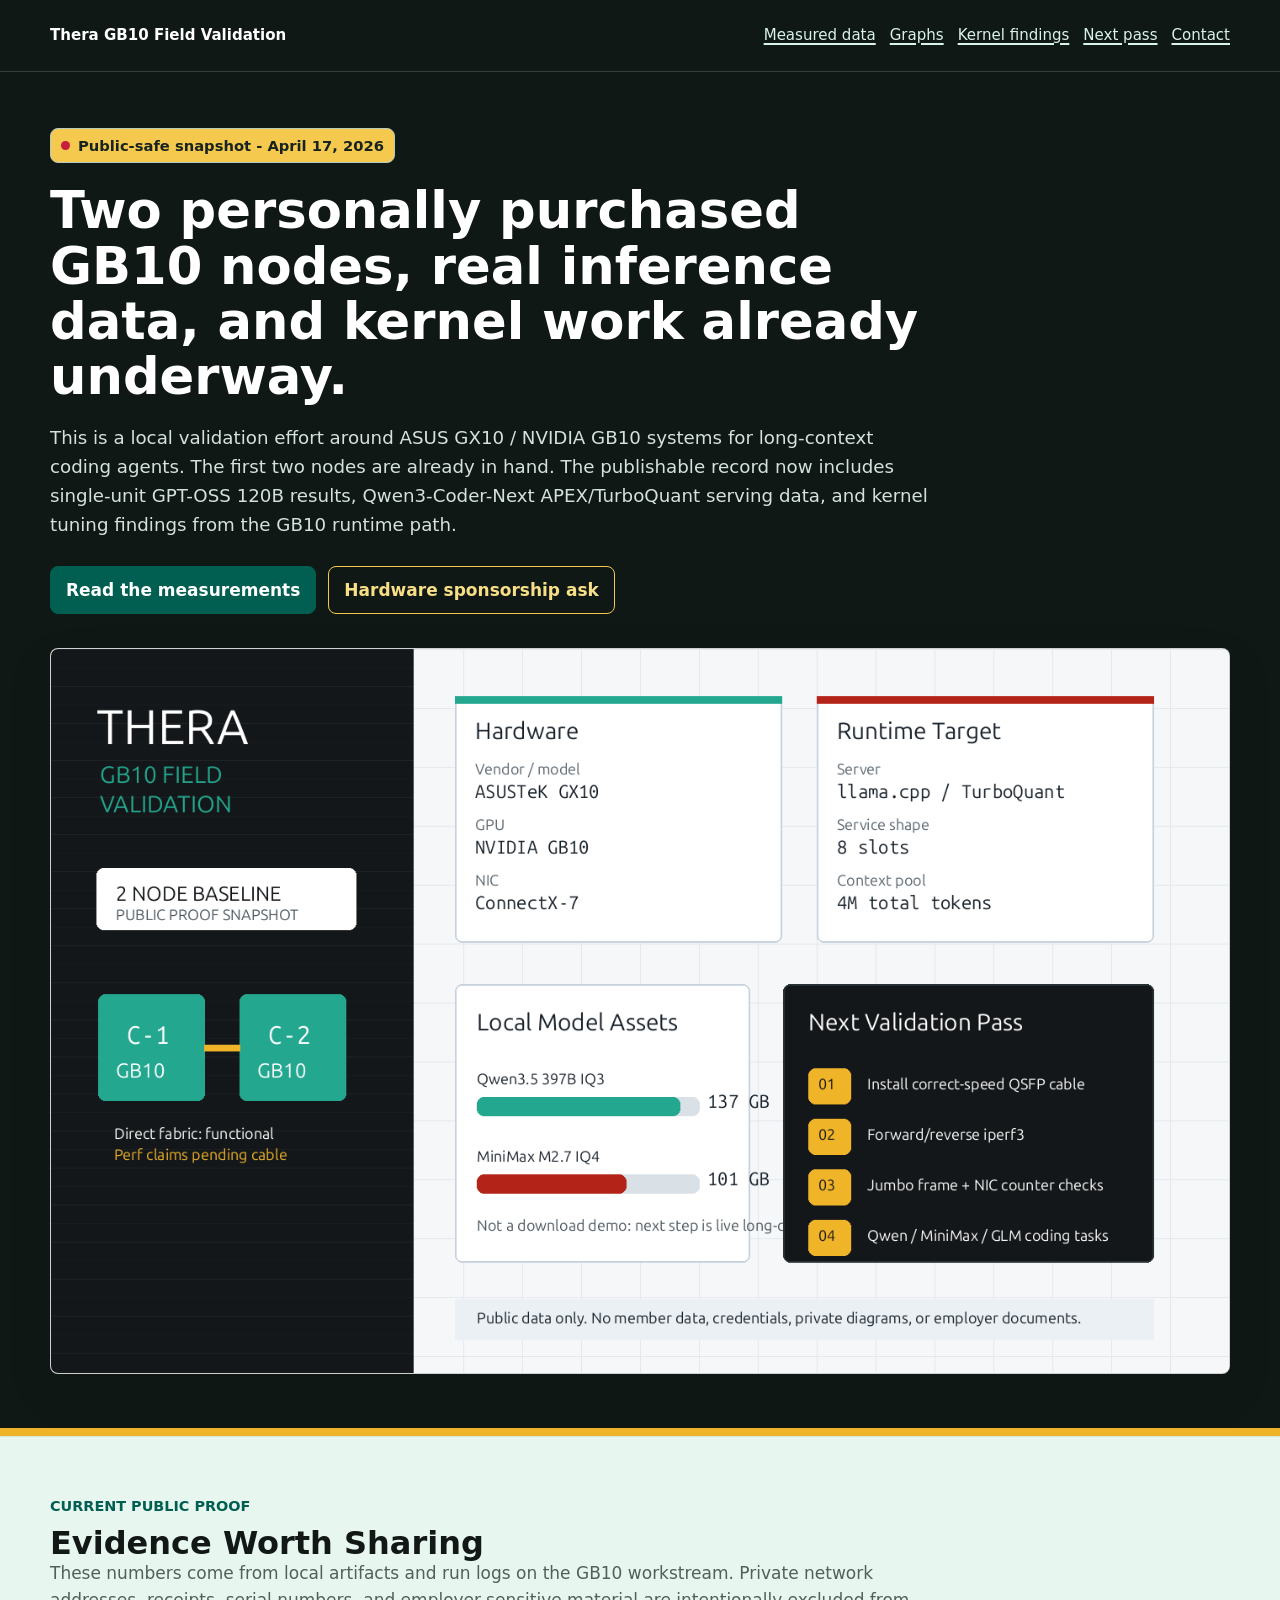
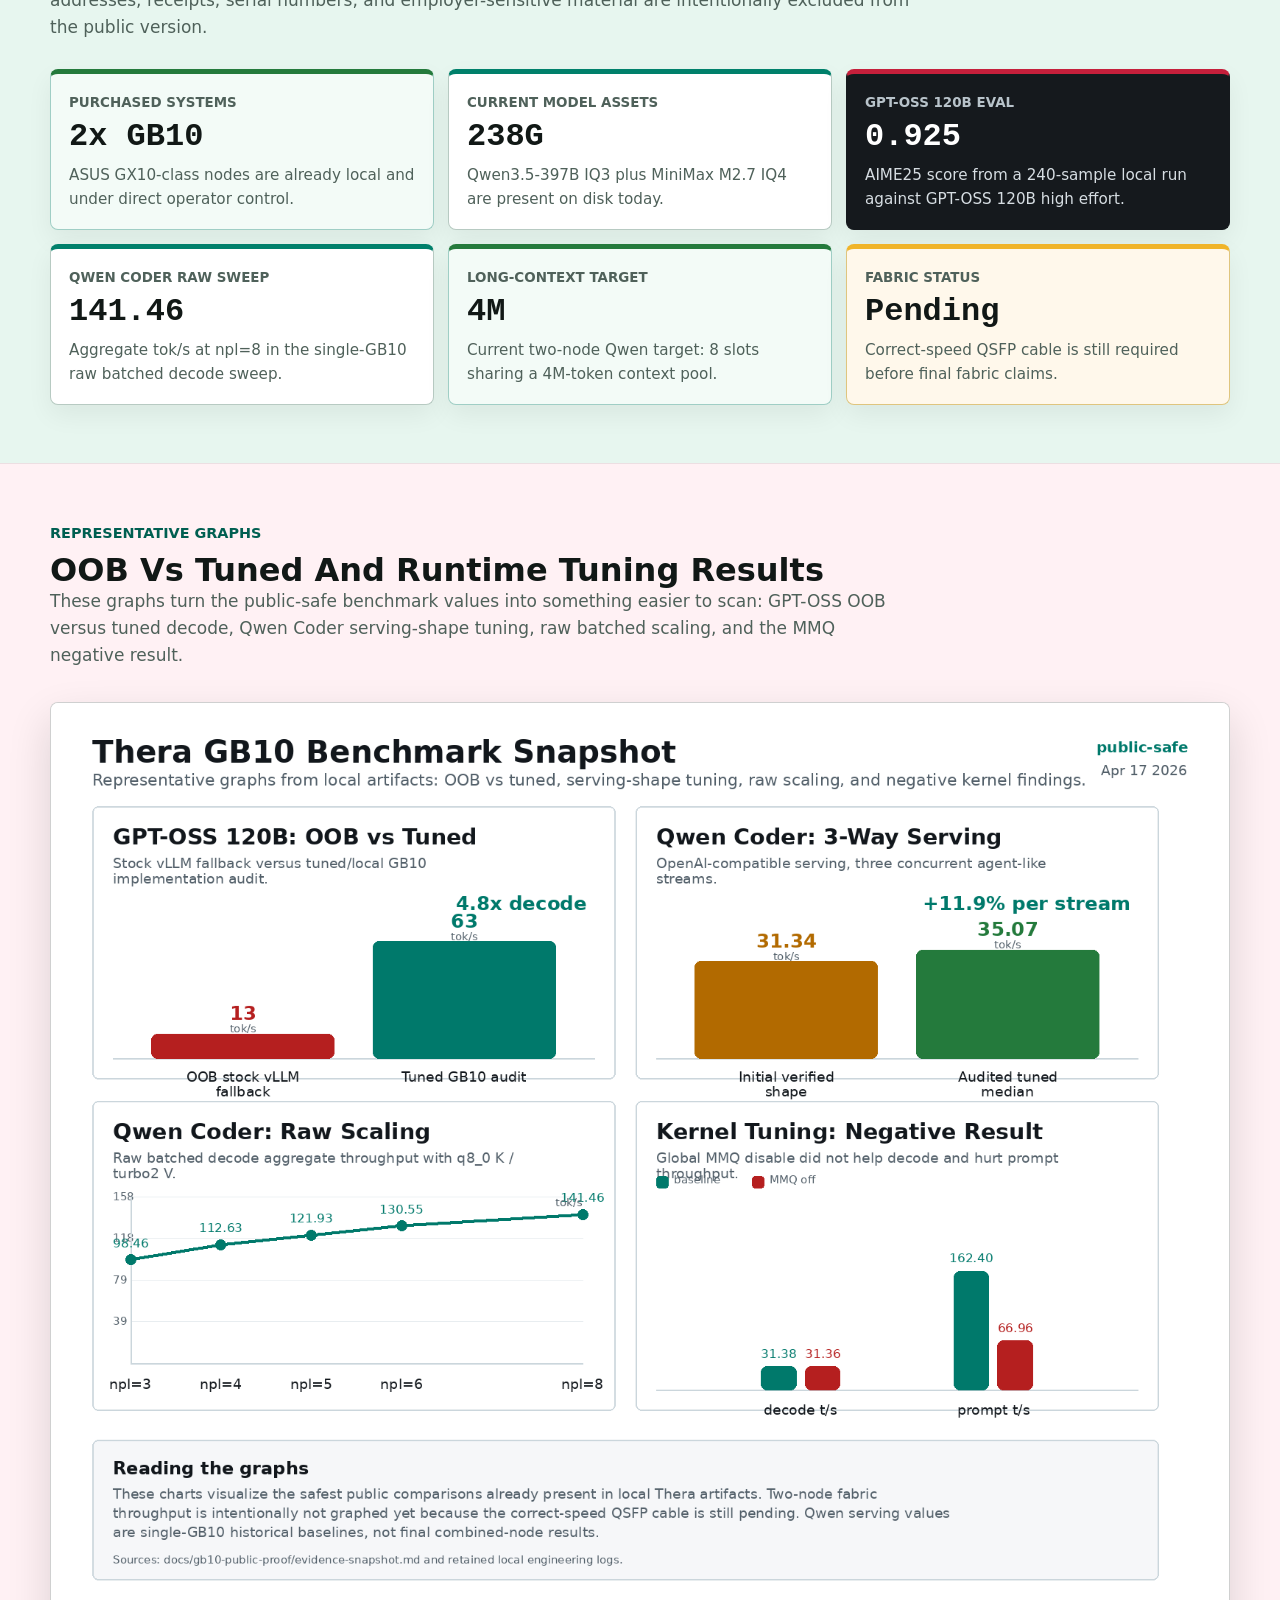
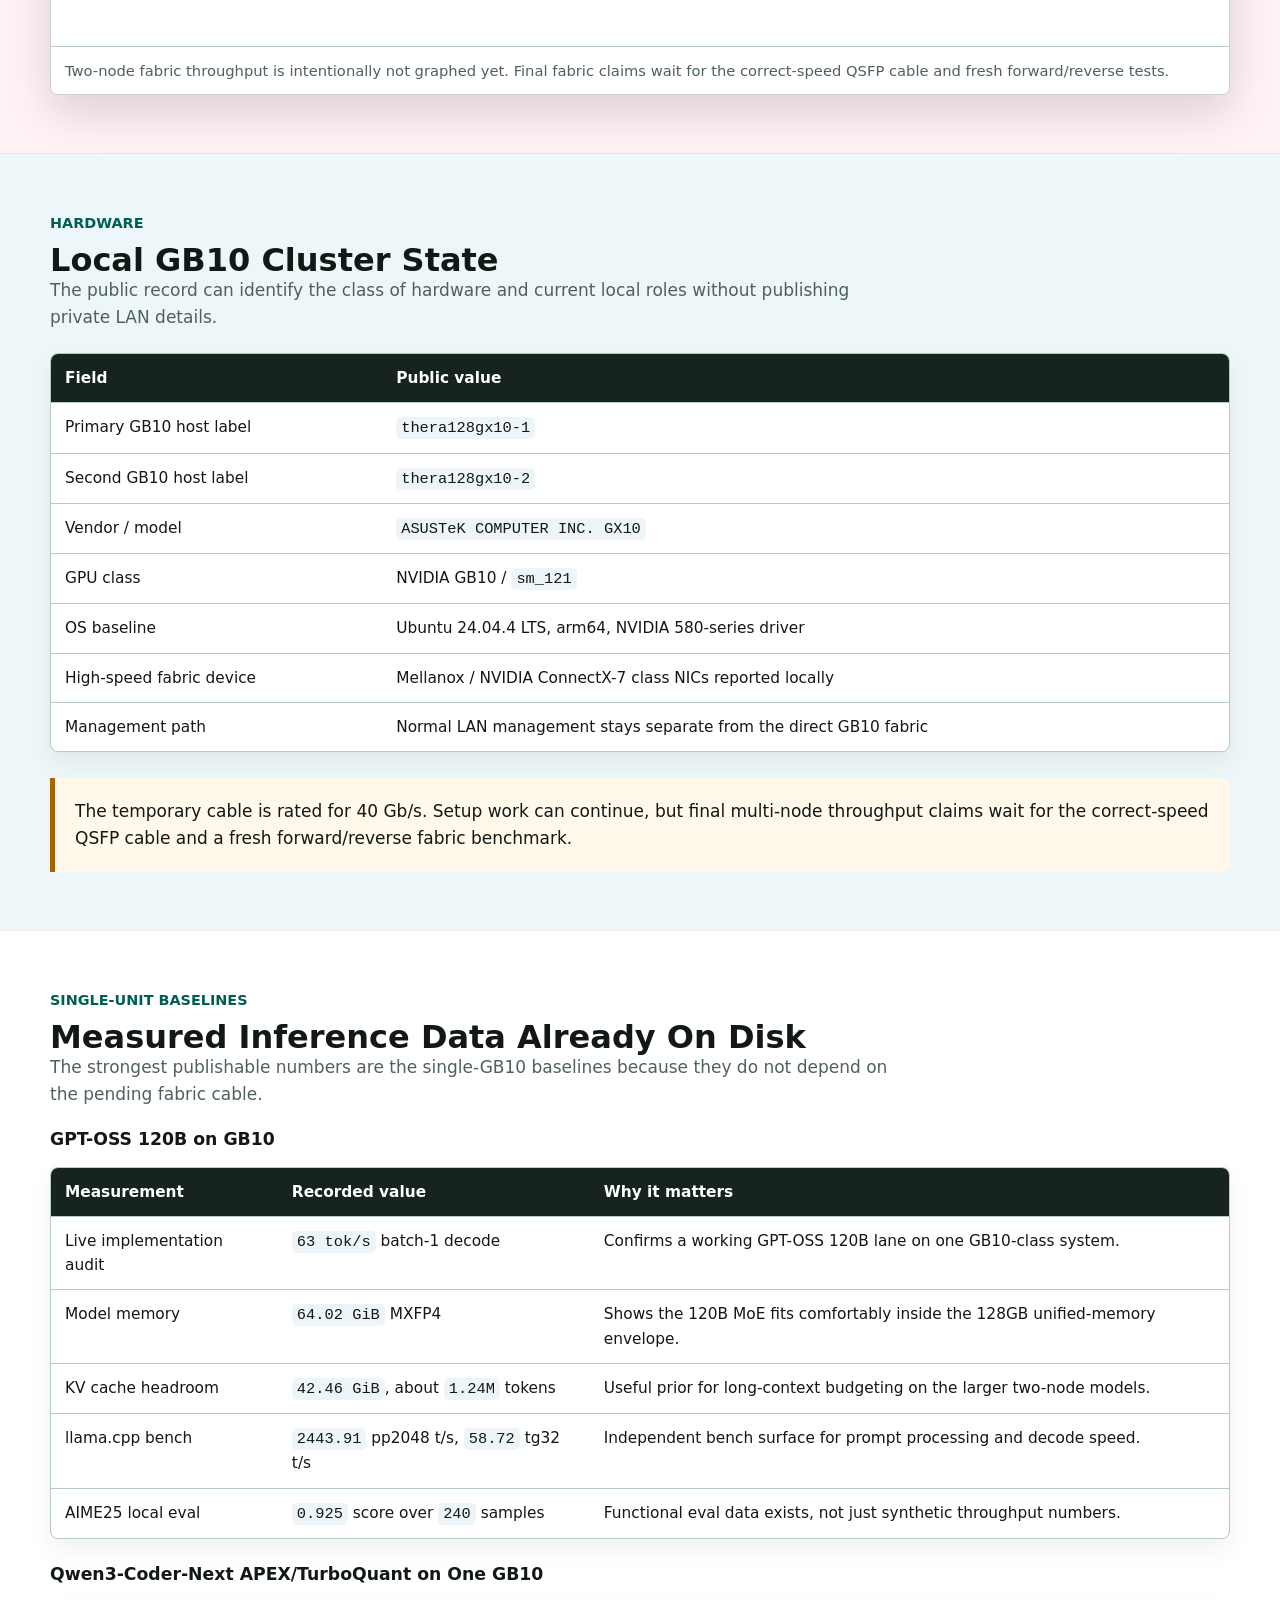
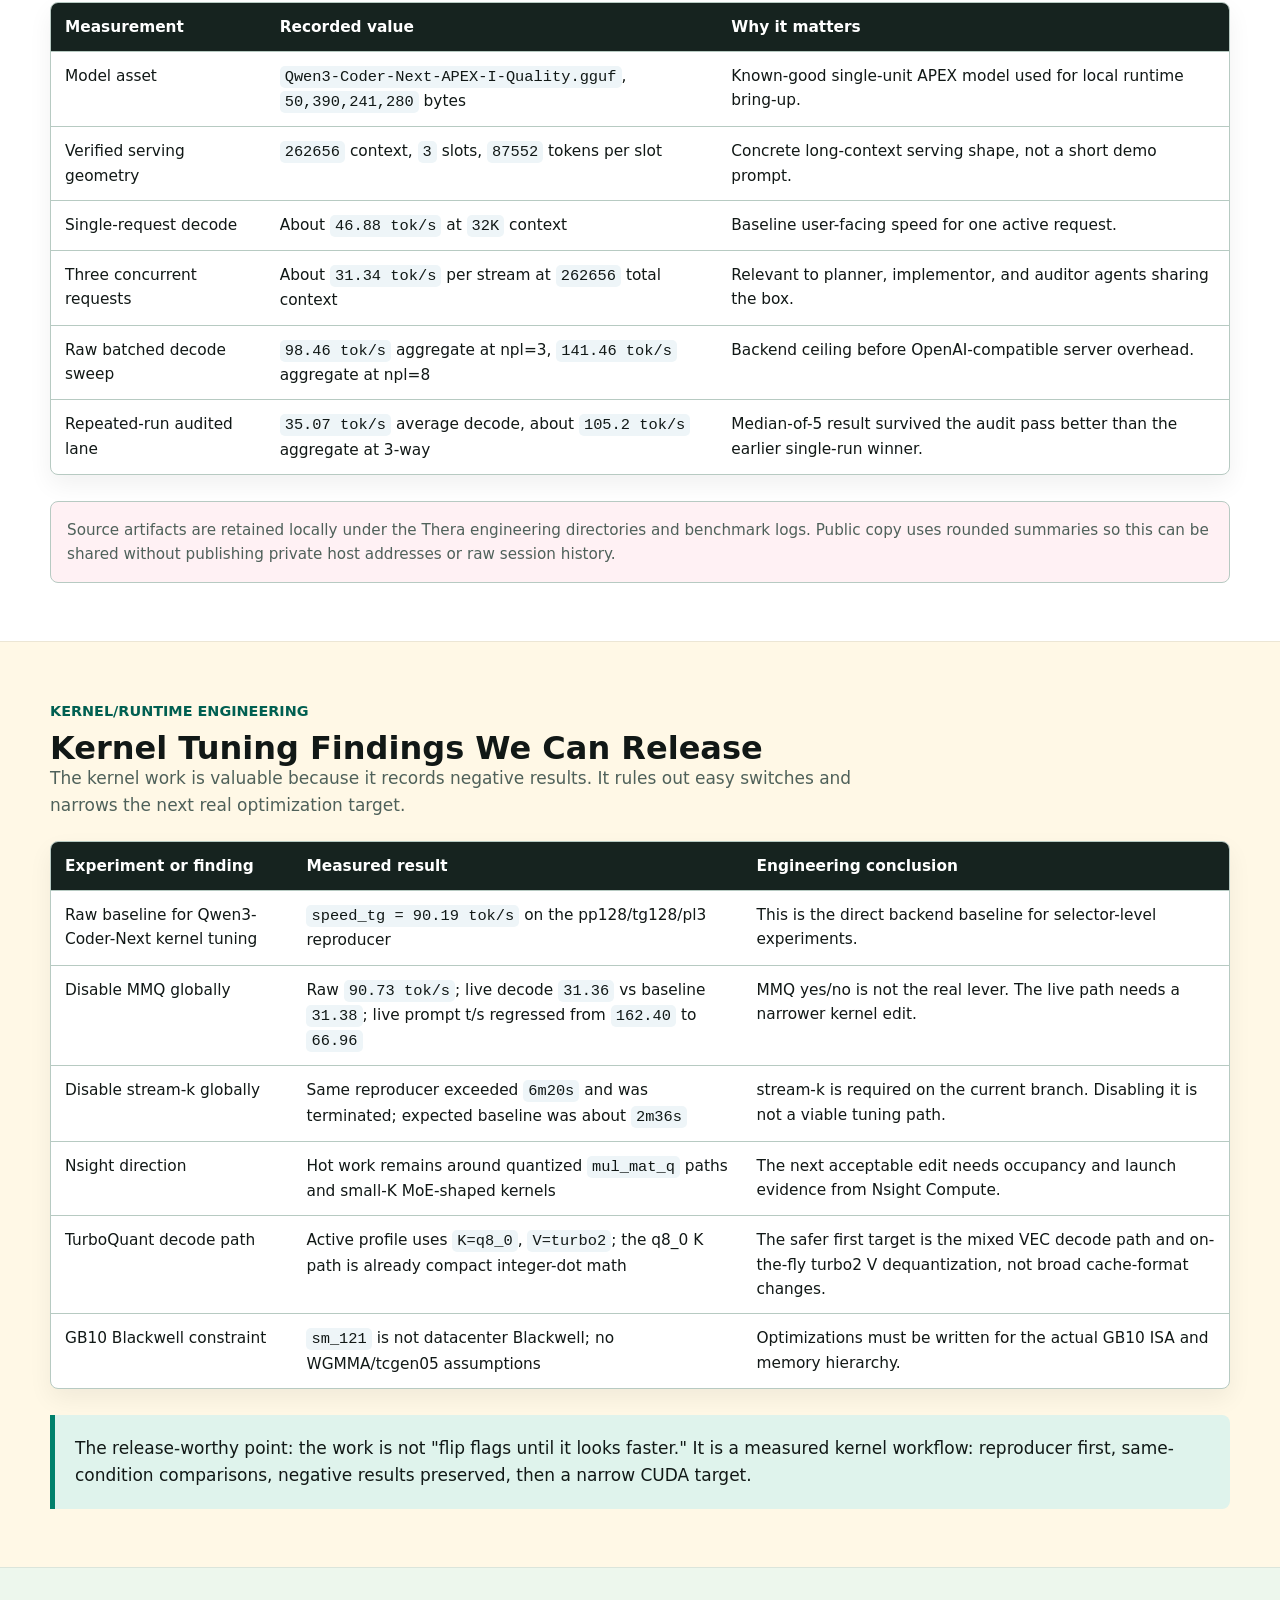
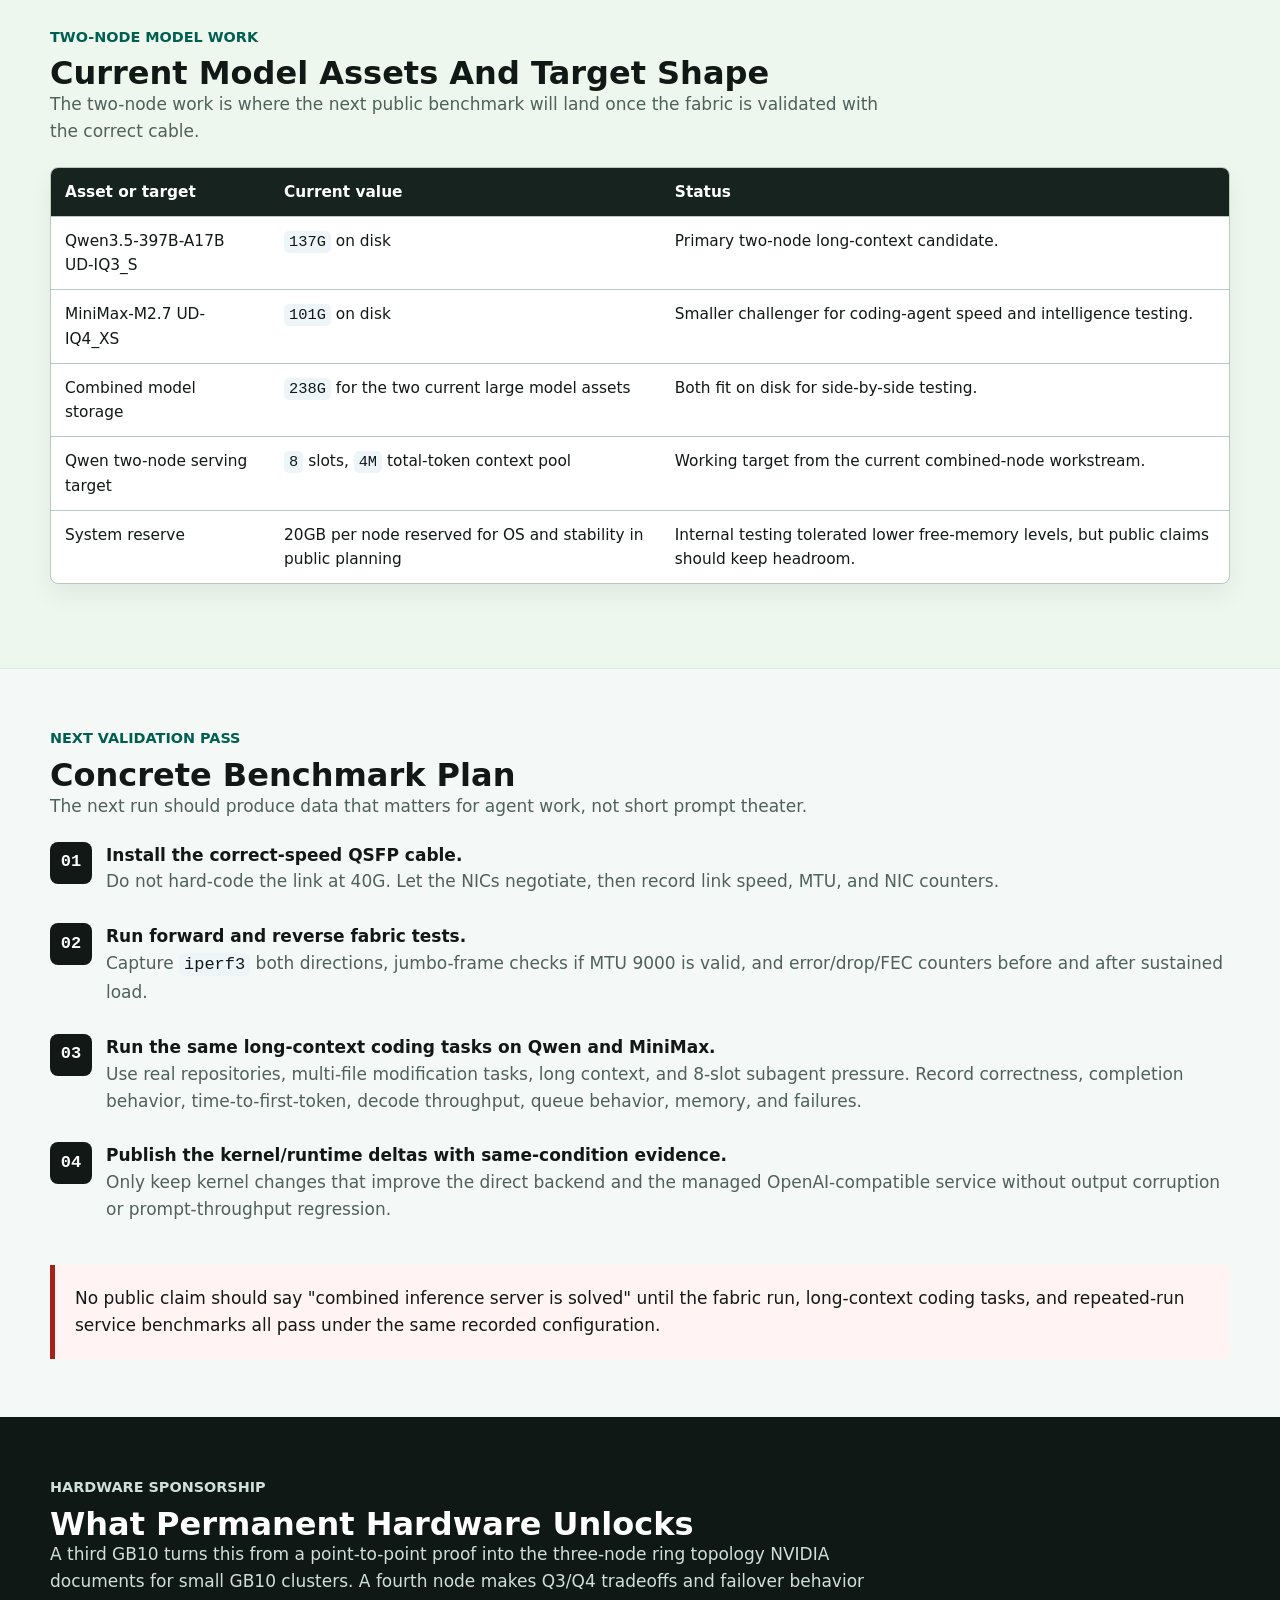
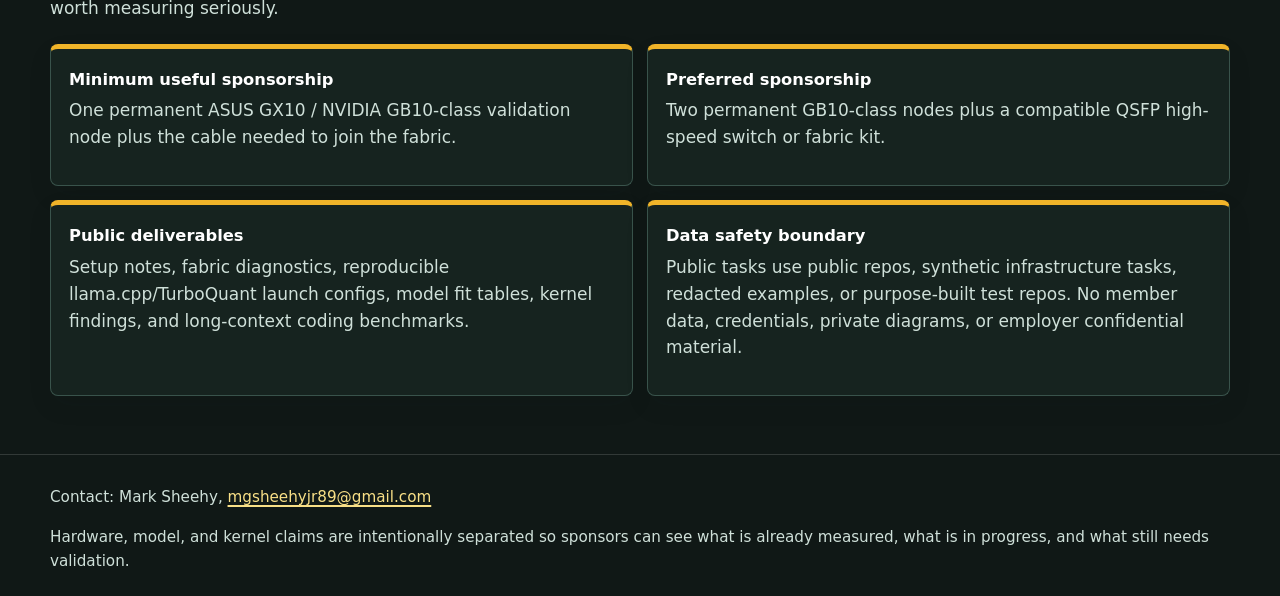
==== index.html @ 2a46e411 "Polish GB10 proof page design" ====
<!doctype html>
<html lang="en">
<head>
  <meta charset="utf-8">
  <meta name="viewport" content="width=device-width, initial-scale=1">
  <title>Thera GB10 Field Validation</title>
  <meta name="description" content="Public-safe evidence from two personally purchased ASUS GX10 / NVIDIA GB10 systems: local model assets, single-unit inference baselines, and kernel tuning findings.">
  <style>
    :root {
      color-scheme: light;
      --bg: #eaf5f0;
      --ink: #111816;
      --muted: #4f615a;
      --line: #b7cac2;
      --surface: #ffffff;
      --soft: #ddf1ea;
      --soft-2: #fff1f4;
      --soft-3: #eef5f8;
      --accent: #00806b;
      --accent-strong: #005f51;
      --accent-hot: #c51f3b;
      --accent-gold: #f0b429;
      --panel-dark: #101816;
      --panel-dark-2: #16231f;
      --critical: #a8201a;
      --warning: #a96500;
      --ok: #247a3c;
      --shadow: 0 18px 44px rgba(16, 24, 22, 0.14);
    }

    * {
      box-sizing: border-box;
    }

    html {
      scroll-behavior: smooth;
    }

    body {
      margin: 0;
      background: var(--bg);
      color: var(--ink);
      font-family: Inter, ui-sans-serif, system-ui, -apple-system, BlinkMacSystemFont, "Segoe UI", sans-serif;
      font-size: 17px;
      line-height: 1.58;
      letter-spacing: 0;
    }

    a {
      color: var(--accent-strong);
      text-decoration-thickness: 2px;
      text-underline-offset: 3px;
    }

    img {
      display: block;
      max-width: 100%;
      height: auto;
    }

    .page {
      width: 100%;
      margin: 0 auto;
      padding: 0;
    }

    .topbar,
    .masthead,
    .section,
    footer {
      padding-left: max(22px, calc((100vw - 1180px) / 2));
      padding-right: max(22px, calc((100vw - 1180px) / 2));
    }

    .topbar {
      display: flex;
      align-items: center;
      justify-content: space-between;
      gap: 18px;
      min-height: 72px;
      padding-top: 14px;
      padding-bottom: 14px;
      border-bottom: 1px solid rgba(255, 255, 255, 0.16);
      background: var(--panel-dark);
      color: #cfe0d9;
      font-size: 0.94rem;
    }

    .brand {
      color: #ffffff;
      font-weight: 760;
    }

    .nav {
      display: flex;
      flex-wrap: wrap;
      justify-content: flex-end;
      gap: 14px;
    }

    .nav a {
      color: #d9f3ea;
    }

    .masthead {
      position: relative;
      padding-top: 56px;
      padding-bottom: 54px;
      overflow: hidden;
      background: var(--panel-dark);
      color: #ffffff;
      border-bottom: 8px solid var(--accent-gold);
    }

    .eyebrow {
      display: inline-flex;
      align-items: center;
      gap: 8px;
      width: fit-content;
      min-height: 34px;
      padding: 5px 10px;
      border: 1px solid var(--line);
      border-radius: 8px;
      background: #f5c94d;
      color: #17231f;
      font-size: 0.92rem;
      font-weight: 680;
    }

    .eyebrow::before {
      content: "";
      width: 9px;
      height: 9px;
      border-radius: 999px;
      background: var(--accent-hot);
    }

    h1,
    h2,
    h3 {
      margin: 0;
      line-height: 1.08;
      letter-spacing: 0;
    }

    h1 {
      max-width: 920px;
      margin-top: 20px;
      font-size: 3.2rem;
      font-weight: 820;
    }

    .lead {
      max-width: 880px;
      margin: 20px 0 0;
      color: #d5e1dd;
      font-size: 1.14rem;
    }

    .actions {
      display: flex;
      flex-wrap: wrap;
      gap: 12px;
      margin-top: 26px;
    }

    .button {
      display: inline-flex;
      align-items: center;
      min-height: 44px;
      padding: 10px 15px;
      border: 1px solid var(--accent-strong);
      border-radius: 8px;
      background: var(--accent-strong);
      color: #ffffff;
      font-weight: 720;
      text-decoration: none;
    }

    .button.secondary {
      border-color: #f5c94d;
      background: transparent;
      color: #f8df86;
    }

    .proof-image {
      margin: 34px 0 0;
      border: 1px solid rgba(17, 24, 22, 0.2);
      border-radius: 8px;
      overflow: hidden;
      box-shadow: var(--shadow);
      background: var(--surface);
    }

    .proof-image figcaption {
      padding: 12px 14px;
      border-top: 1px solid var(--line);
      color: var(--muted);
      font-size: 0.92rem;
      background: #ffffff;
    }

    .section {
      padding-top: 58px;
      padding-bottom: 58px;
      border-top: 1px solid rgba(17, 24, 22, 0.08);
      background: var(--section-bg, var(--surface));
    }

    .section:nth-of-type(1) {
      --section-bg: #e7f6ef;
    }

    .section:nth-of-type(2) {
      --section-bg: #fff1f4;
    }

    .section:nth-of-type(3) {
      --section-bg: #edf6f8;
    }

    .section:nth-of-type(5) {
      --section-bg: #fff8e6;
    }

    .section:nth-of-type(6) {
      --section-bg: #edf7ed;
    }

    .section:nth-of-type(7) {
      --section-bg: #f4f8f6;
    }

    .section:nth-of-type(8) {
      --section-bg: #101816;
      color: #ffffff;
    }

    .section-header {
      max-width: 860px;
      margin-bottom: 22px;
    }

    .section-label {
      margin: 0 0 8px;
      color: var(--accent-strong);
      font-size: 0.9rem;
      font-weight: 760;
      text-transform: uppercase;
      letter-spacing: 0;
    }

    h2 {
      font-size: 2rem;
      font-weight: 800;
    }

    h3 {
      margin-bottom: 10px;
      font-size: 1.08rem;
      font-weight: 780;
    }

    p {
      margin: 0 0 16px;
    }

    .muted {
      color: var(--muted);
    }

    .section:nth-of-type(8) .muted,
    .section:nth-of-type(8) .section-label {
      color: #cfe0d9;
    }

    .metric-grid {
      display: grid;
      grid-template-columns: repeat(3, minmax(0, 1fr));
      gap: 14px;
      margin-top: 28px;
    }

    .metric {
      min-height: 142px;
      padding: 18px;
      border: 1px solid var(--line);
      border-top: 5px solid var(--accent);
      border-radius: 8px;
      background: var(--surface);
      box-shadow: 0 10px 26px rgba(16, 24, 22, 0.06);
    }

    .metric.good {
      background: #f3fbf7;
      border-color: #9fcec5;
      border-top-color: var(--ok);
    }

    .metric.warn {
      background: #fff8eb;
      border-color: #dfc57e;
      border-top-color: var(--accent-gold);
    }

    .metric.deep {
      background: #15191d;
      border-color: #15191d;
      border-top-color: var(--accent-hot);
      color: #ffffff;
    }

    .metric-label {
      color: var(--muted);
      font-size: 0.84rem;
      font-weight: 720;
      text-transform: uppercase;
    }

    .metric.deep .metric-label {
      color: #b8c3ca;
    }

    .metric-value {
      margin-top: 8px;
      font-family: ui-monospace, SFMono-Regular, Menlo, Consolas, monospace;
      font-size: 2rem;
      line-height: 1;
      font-weight: 760;
      overflow-wrap: anywhere;
    }

    .metric-copy {
      margin: 10px 0 0;
      color: var(--muted);
      font-size: 0.95rem;
    }

    .metric.deep .metric-copy {
      color: #d6dde2;
    }

    .evidence-list {
      display: grid;
      grid-template-columns: repeat(2, minmax(0, 1fr));
      gap: 14px;
    }

    .evidence-item {
      padding: 18px;
      border: 1px solid var(--line);
      border-top: 5px solid var(--accent);
      border-radius: 8px;
      background: #ffffff;
      box-shadow: 0 10px 24px rgba(16, 24, 22, 0.08);
    }

    .section:nth-of-type(8) .evidence-item {
      background: #16231f;
      border-color: #39534b;
      border-top-color: var(--accent-gold);
    }

    .evidence-item strong {
      display: block;
      margin-bottom: 5px;
      font-size: 1.02rem;
    }

    .table-wrap {
      width: 100%;
      margin: 18px 0 26px;
      overflow-x: auto;
      border: 1px solid var(--line);
      border-radius: 8px;
      background: #ffffff;
      box-shadow: 0 10px 24px rgba(16, 24, 22, 0.06);
    }

    table {
      width: 100%;
      min-width: 720px;
      border-collapse: collapse;
      font-size: 0.96rem;
    }

    th,
    td {
      padding: 12px 14px;
      text-align: left;
      vertical-align: top;
      border-bottom: 1px solid var(--line);
    }

    tr:last-child td {
      border-bottom: 0;
    }

    th {
      background: var(--panel-dark-2);
      color: #ffffff;
      font-weight: 760;
    }

    code {
      padding: 2px 5px;
      border-radius: 5px;
      background: var(--soft-3);
      color: var(--ink);
      font-family: ui-monospace, SFMono-Regular, Menlo, Consolas, monospace;
      overflow-wrap: anywhere;
    }

    .band {
      margin: 26px 0 0;
      padding: 20px;
      border-left: 5px solid var(--accent);
      background: #dff3ec;
      border-radius: 0 8px 8px 0;
    }

    .band.warning {
      border-left-color: var(--warning);
      background: #fff8eb;
    }

    .band.critical {
      border-left-color: var(--critical);
      background: #fff4f3;
    }

    .timeline {
      display: grid;
      gap: 12px;
      margin-top: 22px;
      padding: 0;
      list-style: none;
    }

    .timeline li {
      display: grid;
      grid-template-columns: 42px 1fr;
      gap: 14px;
      align-items: start;
    }

    .step-number {
      display: inline-flex;
      align-items: center;
      justify-content: center;
      width: 42px;
      height: 42px;
      border-radius: 8px;
      background: var(--ink);
      color: #ffffff;
      font-family: ui-monospace, SFMono-Regular, Menlo, Consolas, monospace;
      font-weight: 760;
    }

    .source-box {
      margin-top: 20px;
      padding: 16px;
      border: 1px solid var(--line);
      border-radius: 8px;
      background: #fff1f4;
      color: var(--muted);
      font-size: 0.95rem;
    }

    footer {
      padding-top: 30px;
      padding-bottom: 30px;
      border-top: 1px solid rgba(255, 255, 255, 0.14);
      background: var(--panel-dark);
      color: #cfe0d9;
      font-size: 0.95rem;
    }

    footer a {
      color: #f8df86;
    }

    @media (max-width: 900px) {
      h1 {
        font-size: 2.45rem;
      }

      .metric-grid,
      .evidence-list {
        grid-template-columns: 1fr;
      }
    }

    @media (max-width: 640px) {
      body {
        font-size: 16px;
      }

      .page {
        padding-top: 0;
      }

      .topbar {
        align-items: flex-start;
        flex-direction: column;
      }

      .nav {
        justify-content: flex-start;
      }

      .masthead {
        padding-top: 32px;
      }

      h1 {
        font-size: 2rem;
      }

      h2 {
        font-size: 1.55rem;
      }

      .metric-value {
        font-size: 1.65rem;
      }
    }
  </style>
</head>
<body>
  <main class="page">
    <div class="topbar">
      <div class="brand">Thera GB10 Field Validation</div>
      <nav class="nav" aria-label="Page sections">
        <a href="#measured">Measured data</a>
        <a href="#graphs">Graphs</a>
        <a href="#kernel">Kernel findings</a>
        <a href="#next">Next pass</a>
        <a href="mailto:mgsheehyjr89@gmail.com">Contact</a>
      </nav>
    </div>

    <header class="masthead">
      <div class="eyebrow">Public-safe snapshot - April 17, 2026</div>
      <h1>Two personally purchased GB10 nodes, real inference data, and kernel work already underway.</h1>
      <p class="lead">This is a local validation effort around ASUS GX10 / NVIDIA GB10 systems for long-context coding agents. The first two nodes are already in hand. The publishable record now includes single-unit GPT-OSS 120B results, Qwen3-Coder-Next APEX/TurboQuant serving data, and kernel tuning findings from the GB10 runtime path.</p>
      <div class="actions">
        <a class="button" href="#measured">Read the measurements</a>
        <a class="button secondary" href="#ask">Hardware sponsorship ask</a>
      </div>
      <figure class="proof-image">
        <img src="evidence-visual.png" alt="Sanitized Thera GB10 field validation snapshot with two GB10 nodes, runtime target, model assets, and next validation steps.">
      </figure>
    </header>

    <section class="section" aria-labelledby="summary-heading">
      <div class="section-header">
        <p class="section-label">Current public proof</p>
        <h2 id="summary-heading">Evidence Worth Sharing</h2>
        <p class="muted">These numbers come from local artifacts and run logs on the GB10 workstream. Private network addresses, receipts, serial numbers, and employer-sensitive material are intentionally excluded from the public version.</p>
      </div>

      <div class="metric-grid" aria-label="Evidence summary metrics">
        <div class="metric good">
          <div class="metric-label">Purchased systems</div>
          <div class="metric-value">2x GB10</div>
          <p class="metric-copy">ASUS GX10-class nodes are already local and under direct operator control.</p>
        </div>
        <div class="metric">
          <div class="metric-label">Current model assets</div>
          <div class="metric-value">238G</div>
          <p class="metric-copy">Qwen3.5-397B IQ3 plus MiniMax M2.7 IQ4 are present on disk today.</p>
        </div>
        <div class="metric deep">
          <div class="metric-label">GPT-OSS 120B eval</div>
          <div class="metric-value">0.925</div>
          <p class="metric-copy">AIME25 score from a 240-sample local run against GPT-OSS 120B high effort.</p>
        </div>
        <div class="metric">
          <div class="metric-label">Qwen Coder raw sweep</div>
          <div class="metric-value">141.46</div>
          <p class="metric-copy">Aggregate tok/s at npl=8 in the single-GB10 raw batched decode sweep.</p>
        </div>
        <div class="metric good">
          <div class="metric-label">Long-context target</div>
          <div class="metric-value">4M</div>
          <p class="metric-copy">Current two-node Qwen target: 8 slots sharing a 4M-token context pool.</p>
        </div>
        <div class="metric warn">
          <div class="metric-label">Fabric status</div>
          <div class="metric-value">Pending</div>
          <p class="metric-copy">Correct-speed QSFP cable is still required before final fabric claims.</p>
        </div>
      </div>
    </section>

    <section class="section" id="graphs" aria-labelledby="graphs-heading">
      <div class="section-header">
        <p class="section-label">Representative graphs</p>
        <h2 id="graphs-heading">OOB Vs Tuned And Runtime Tuning Results</h2>
        <p class="muted">These graphs turn the public-safe benchmark values into something easier to scan: GPT-OSS OOB versus tuned decode, Qwen Coder serving-shape tuning, raw batched scaling, and the MMQ negative result.</p>
      </div>

      <figure class="proof-image">
        <img src="benchmark-graphs.png" alt="Four benchmark graphs comparing GPT-OSS 120B OOB versus tuned decode, Qwen Coder three-way serving, Qwen Coder raw scaling, and MMQ tuning results.">
        <figcaption>Two-node fabric throughput is intentionally not graphed yet. Final fabric claims wait for the correct-speed QSFP cable and fresh forward/reverse tests.</figcaption>
      </figure>
    </section>

    <section class="section" aria-labelledby="hardware-heading">
      <div class="section-header">
        <p class="section-label">Hardware</p>
        <h2 id="hardware-heading">Local GB10 Cluster State</h2>
        <p class="muted">The public record can identify the class of hardware and current local roles without publishing private LAN details.</p>
      </div>

      <div class="table-wrap">
        <table>
          <thead>
            <tr>
              <th>Field</th>
              <th>Public value</th>
            </tr>
          </thead>
          <tbody>
            <tr>
              <td>Primary GB10 host label</td>
              <td><code>thera128gx10-1</code></td>
            </tr>
            <tr>
              <td>Second GB10 host label</td>
              <td><code>thera128gx10-2</code></td>
            </tr>
            <tr>
              <td>Vendor / model</td>
              <td><code>ASUSTeK COMPUTER INC. GX10</code></td>
            </tr>
            <tr>
              <td>GPU class</td>
              <td>NVIDIA GB10 / <code>sm_121</code></td>
            </tr>
            <tr>
              <td>OS baseline</td>
              <td>Ubuntu 24.04.4 LTS, arm64, NVIDIA 580-series driver</td>
            </tr>
            <tr>
              <td>High-speed fabric device</td>
              <td>Mellanox / NVIDIA ConnectX-7 class NICs reported locally</td>
            </tr>
            <tr>
              <td>Management path</td>
              <td>Normal LAN management stays separate from the direct GB10 fabric</td>
            </tr>
          </tbody>
        </table>
      </div>

      <div class="band warning">
        The temporary cable is rated for 40 Gb/s. Setup work can continue, but final multi-node throughput claims wait for the correct-speed QSFP cable and a fresh forward/reverse fabric benchmark.
      </div>
    </section>

    <section class="section" id="measured" aria-labelledby="measured-heading">
      <div class="section-header">
        <p class="section-label">Single-unit baselines</p>
        <h2 id="measured-heading">Measured Inference Data Already On Disk</h2>
        <p class="muted">The strongest publishable numbers are the single-GB10 baselines because they do not depend on the pending fabric cable.</p>
      </div>

      <h3>GPT-OSS 120B on GB10</h3>
      <div class="table-wrap">
        <table>
          <thead>
            <tr>
              <th>Measurement</th>
              <th>Recorded value</th>
              <th>Why it matters</th>
            </tr>
          </thead>
          <tbody>
            <tr>
              <td>Live implementation audit</td>
              <td><code>63 tok/s</code> batch-1 decode</td>
              <td>Confirms a working GPT-OSS 120B lane on one GB10-class system.</td>
            </tr>
            <tr>
              <td>Model memory</td>
              <td><code>64.02 GiB</code> MXFP4</td>
              <td>Shows the 120B MoE fits comfortably inside the 128GB unified-memory envelope.</td>
            </tr>
            <tr>
              <td>KV cache headroom</td>
              <td><code>42.46 GiB</code>, about <code>1.24M</code> tokens</td>
              <td>Useful prior for long-context budgeting on the larger two-node models.</td>
            </tr>
            <tr>
              <td>llama.cpp bench</td>
              <td><code>2443.91</code> pp2048 t/s, <code>58.72</code> tg32 t/s</td>
              <td>Independent bench surface for prompt processing and decode speed.</td>
            </tr>
            <tr>
              <td>AIME25 local eval</td>
              <td><code>0.925</code> score over <code>240</code> samples</td>
              <td>Functional eval data exists, not just synthetic throughput numbers.</td>
            </tr>
          </tbody>
        </table>
      </div>

      <h3>Qwen3-Coder-Next APEX/TurboQuant on One GB10</h3>
      <div class="table-wrap">
        <table>
          <thead>
            <tr>
              <th>Measurement</th>
              <th>Recorded value</th>
              <th>Why it matters</th>
            </tr>
          </thead>
          <tbody>
            <tr>
              <td>Model asset</td>
              <td><code>Qwen3-Coder-Next-APEX-I-Quality.gguf</code>, <code>50,390,241,280</code> bytes</td>
              <td>Known-good single-unit APEX model used for local runtime bring-up.</td>
            </tr>
            <tr>
              <td>Verified serving geometry</td>
              <td><code>262656</code> context, <code>3</code> slots, <code>87552</code> tokens per slot</td>
              <td>Concrete long-context serving shape, not a short demo prompt.</td>
            </tr>
            <tr>
              <td>Single-request decode</td>
              <td>About <code>46.88 tok/s</code> at <code>32K</code> context</td>
              <td>Baseline user-facing speed for one active request.</td>
            </tr>
            <tr>
              <td>Three concurrent requests</td>
              <td>About <code>31.34 tok/s</code> per stream at <code>262656</code> total context</td>
              <td>Relevant to planner, implementor, and auditor agents sharing the box.</td>
            </tr>
            <tr>
              <td>Raw batched decode sweep</td>
              <td><code>98.46 tok/s</code> aggregate at npl=3, <code>141.46 tok/s</code> aggregate at npl=8</td>
              <td>Backend ceiling before OpenAI-compatible server overhead.</td>
            </tr>
            <tr>
              <td>Repeated-run audited lane</td>
              <td><code>35.07 tok/s</code> average decode, about <code>105.2 tok/s</code> aggregate at 3-way</td>
              <td>Median-of-5 result survived the audit pass better than the earlier single-run winner.</td>
            </tr>
          </tbody>
        </table>
      </div>

      <div class="source-box">
        Source artifacts are retained locally under the Thera engineering directories and benchmark logs. Public copy uses rounded summaries so this can be shared without publishing private host addresses or raw session history.
      </div>
    </section>

    <section class="section" id="kernel" aria-labelledby="kernel-heading">
      <div class="section-header">
        <p class="section-label">Kernel/runtime engineering</p>
        <h2 id="kernel-heading">Kernel Tuning Findings We Can Release</h2>
        <p class="muted">The kernel work is valuable because it records negative results. It rules out easy switches and narrows the next real optimization target.</p>
      </div>

      <div class="table-wrap">
        <table>
          <thead>
            <tr>
              <th>Experiment or finding</th>
              <th>Measured result</th>
              <th>Engineering conclusion</th>
            </tr>
          </thead>
          <tbody>
            <tr>
              <td>Raw baseline for Qwen3-Coder-Next kernel tuning</td>
              <td><code>speed_tg = 90.19 tok/s</code> on the pp128/tg128/pl3 reproducer</td>
              <td>This is the direct backend baseline for selector-level experiments.</td>
            </tr>
            <tr>
              <td>Disable MMQ globally</td>
              <td>Raw <code>90.73 tok/s</code>; live decode <code>31.36</code> vs baseline <code>31.38</code>; live prompt t/s regressed from <code>162.40</code> to <code>66.96</code></td>
              <td>MMQ yes/no is not the real lever. The live path needs a narrower kernel edit.</td>
            </tr>
            <tr>
              <td>Disable stream-k globally</td>
              <td>Same reproducer exceeded <code>6m20s</code> and was terminated; expected baseline was about <code>2m36s</code></td>
              <td>stream-k is required on the current branch. Disabling it is not a viable tuning path.</td>
            </tr>
            <tr>
              <td>Nsight direction</td>
              <td>Hot work remains around quantized <code>mul_mat_q</code> paths and small-K MoE-shaped kernels</td>
              <td>The next acceptable edit needs occupancy and launch evidence from Nsight Compute.</td>
            </tr>
            <tr>
              <td>TurboQuant decode path</td>
              <td>Active profile uses <code>K=q8_0</code>, <code>V=turbo2</code>; the q8_0 K path is already compact integer-dot math</td>
              <td>The safer first target is the mixed VEC decode path and on-the-fly turbo2 V dequantization, not broad cache-format changes.</td>
            </tr>
            <tr>
              <td>GB10 Blackwell constraint</td>
              <td><code>sm_121</code> is not datacenter Blackwell; no WGMMA/tcgen05 assumptions</td>
              <td>Optimizations must be written for the actual GB10 ISA and memory hierarchy.</td>
            </tr>
          </tbody>
        </table>
      </div>

      <div class="band">
        The release-worthy point: the work is not "flip flags until it looks faster." It is a measured kernel workflow: reproducer first, same-condition comparisons, negative results preserved, then a narrow CUDA target.
      </div>
    </section>

    <section class="section" aria-labelledby="assets-heading">
      <div class="section-header">
        <p class="section-label">Two-node model work</p>
        <h2 id="assets-heading">Current Model Assets And Target Shape</h2>
        <p class="muted">The two-node work is where the next public benchmark will land once the fabric is validated with the correct cable.</p>
      </div>

      <div class="table-wrap">
        <table>
          <thead>
            <tr>
              <th>Asset or target</th>
              <th>Current value</th>
              <th>Status</th>
            </tr>
          </thead>
          <tbody>
            <tr>
              <td>Qwen3.5-397B-A17B UD-IQ3_S</td>
              <td><code>137G</code> on disk</td>
              <td>Primary two-node long-context candidate.</td>
            </tr>
            <tr>
              <td>MiniMax-M2.7 UD-IQ4_XS</td>
              <td><code>101G</code> on disk</td>
              <td>Smaller challenger for coding-agent speed and intelligence testing.</td>
            </tr>
            <tr>
              <td>Combined model storage</td>
              <td><code>238G</code> for the two current large model assets</td>
              <td>Both fit on disk for side-by-side testing.</td>
            </tr>
            <tr>
              <td>Qwen two-node serving target</td>
              <td><code>8</code> slots, <code>4M</code> total-token context pool</td>
              <td>Working target from the current combined-node workstream.</td>
            </tr>
            <tr>
              <td>System reserve</td>
              <td>20GB per node reserved for OS and stability in public planning</td>
              <td>Internal testing tolerated lower free-memory levels, but public claims should keep headroom.</td>
            </tr>
          </tbody>
        </table>
      </div>
    </section>

    <section class="section" id="next" aria-labelledby="next-heading">
      <div class="section-header">
        <p class="section-label">Next validation pass</p>
        <h2 id="next-heading">Concrete Benchmark Plan</h2>
        <p class="muted">The next run should produce data that matters for agent work, not short prompt theater.</p>
      </div>

      <ol class="timeline">
        <li>
          <span class="step-number">01</span>
          <div>
            <strong>Install the correct-speed QSFP cable.</strong>
            <p class="muted">Do not hard-code the link at 40G. Let the NICs negotiate, then record link speed, MTU, and NIC counters.</p>
          </div>
        </li>
        <li>
          <span class="step-number">02</span>
          <div>
            <strong>Run forward and reverse fabric tests.</strong>
            <p class="muted">Capture <code>iperf3</code> both directions, jumbo-frame checks if MTU 9000 is valid, and error/drop/FEC counters before and after sustained load.</p>
          </div>
        </li>
        <li>
          <span class="step-number">03</span>
          <div>
            <strong>Run the same long-context coding tasks on Qwen and MiniMax.</strong>
            <p class="muted">Use real repositories, multi-file modification tasks, long context, and 8-slot subagent pressure. Record correctness, completion behavior, time-to-first-token, decode throughput, queue behavior, memory, and failures.</p>
          </div>
        </li>
        <li>
          <span class="step-number">04</span>
          <div>
            <strong>Publish the kernel/runtime deltas with same-condition evidence.</strong>
            <p class="muted">Only keep kernel changes that improve the direct backend and the managed OpenAI-compatible service without output corruption or prompt-throughput regression.</p>
          </div>
        </li>
      </ol>

      <div class="band critical">
        No public claim should say "combined inference server is solved" until the fabric run, long-context coding tasks, and repeated-run service benchmarks all pass under the same recorded configuration.
      </div>
    </section>

    <section class="section" id="ask" aria-labelledby="ask-heading">
      <div class="section-header">
        <p class="section-label">Hardware sponsorship</p>
        <h2 id="ask-heading">What Permanent Hardware Unlocks</h2>
        <p class="muted">A third GB10 turns this from a point-to-point proof into the three-node ring topology NVIDIA documents for small GB10 clusters. A fourth node makes Q3/Q4 tradeoffs and failover behavior worth measuring seriously.</p>
      </div>

      <div class="evidence-list">
        <div class="evidence-item">
          <strong>Minimum useful sponsorship</strong>
          <p class="muted">One permanent ASUS GX10 / NVIDIA GB10-class validation node plus the cable needed to join the fabric.</p>
        </div>
        <div class="evidence-item">
          <strong>Preferred sponsorship</strong>
          <p class="muted">Two permanent GB10-class nodes plus a compatible QSFP high-speed switch or fabric kit.</p>
        </div>
        <div class="evidence-item">
          <strong>Public deliverables</strong>
          <p class="muted">Setup notes, fabric diagnostics, reproducible llama.cpp/TurboQuant launch configs, model fit tables, kernel findings, and long-context coding benchmarks.</p>
        </div>
        <div class="evidence-item">
          <strong>Data safety boundary</strong>
          <p class="muted">Public tasks use public repos, synthetic infrastructure tasks, redacted examples, or purpose-built test repos. No member data, credentials, private diagrams, or employer confidential material.</p>
        </div>
      </div>
    </section>

    <footer>
      <p>Contact: Mark Sheehy, <a href="mailto:mgsheehyjr89@gmail.com">mgsheehyjr89@gmail.com</a></p>
      <p>Hardware, model, and kernel claims are intentionally separated so sponsors can see what is already measured, what is in progress, and what still needs validation.</p>
    </footer>
  </main>
</body>
</html>
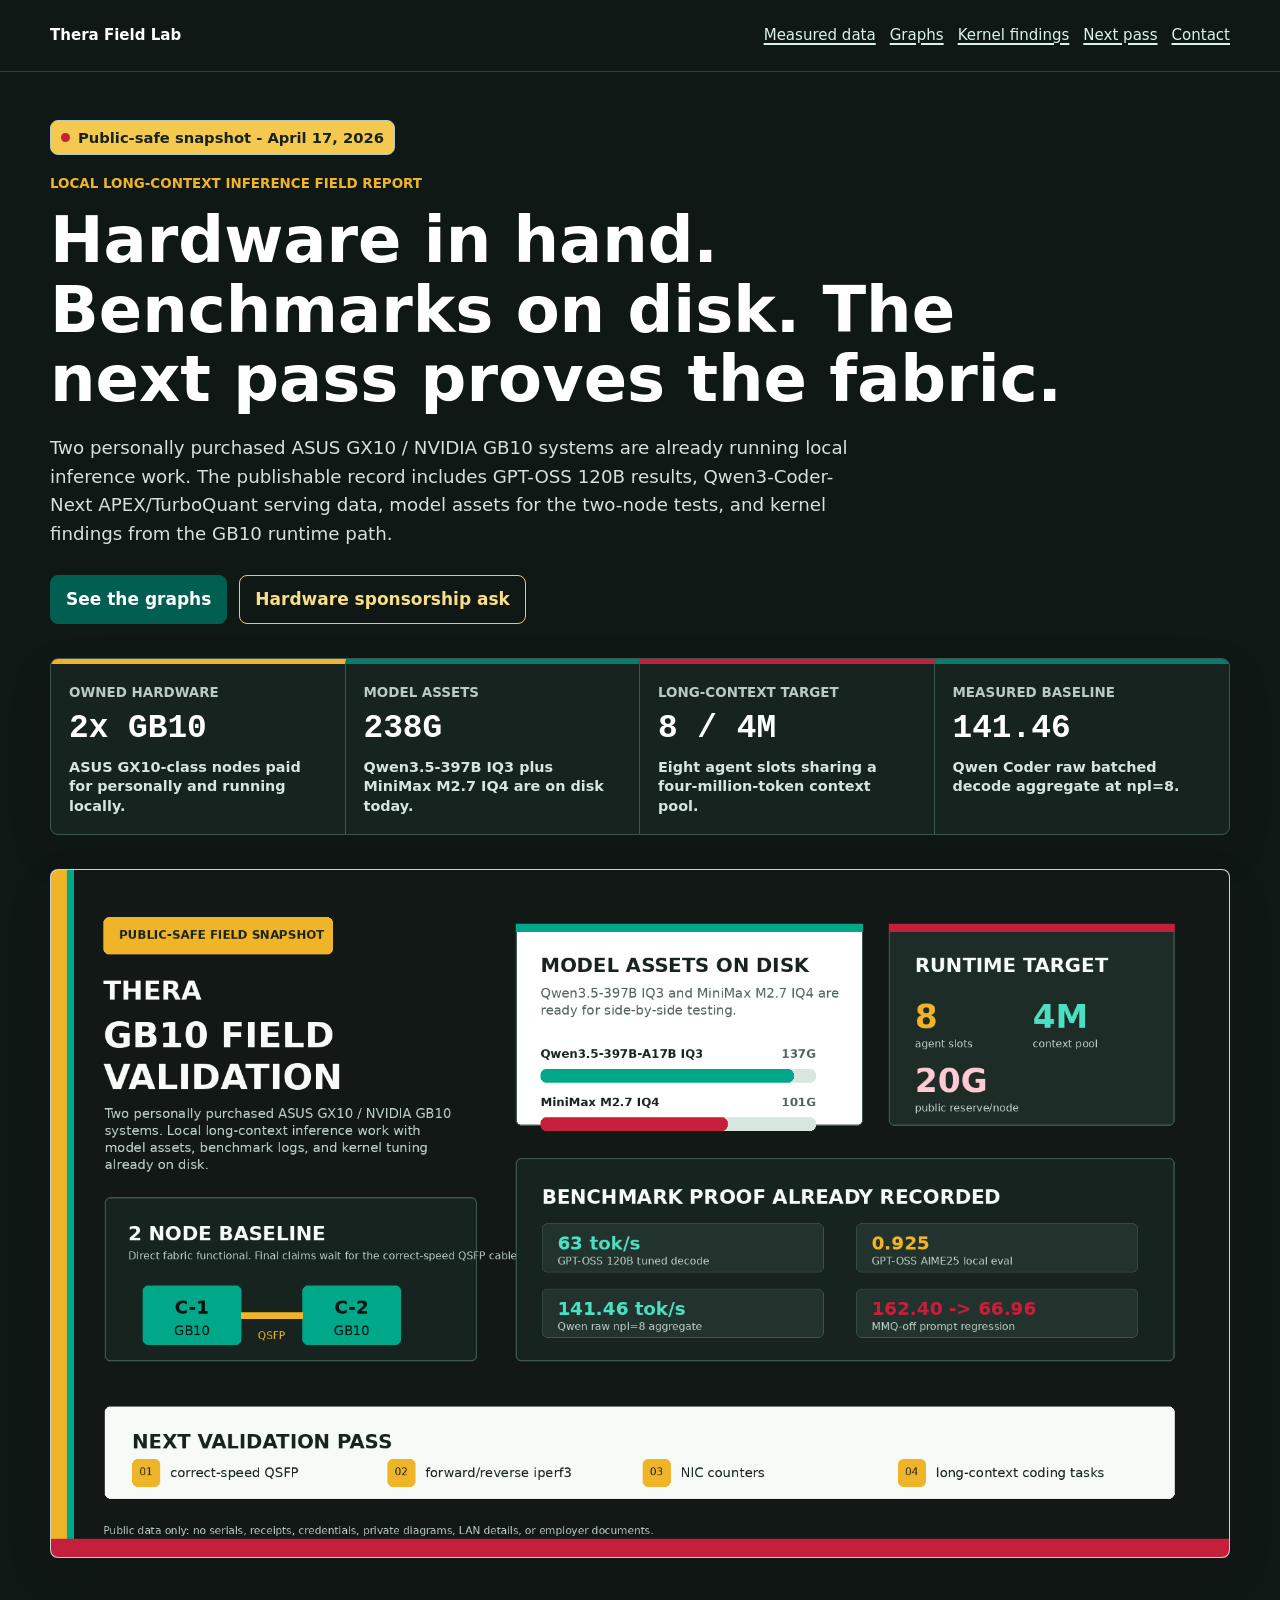
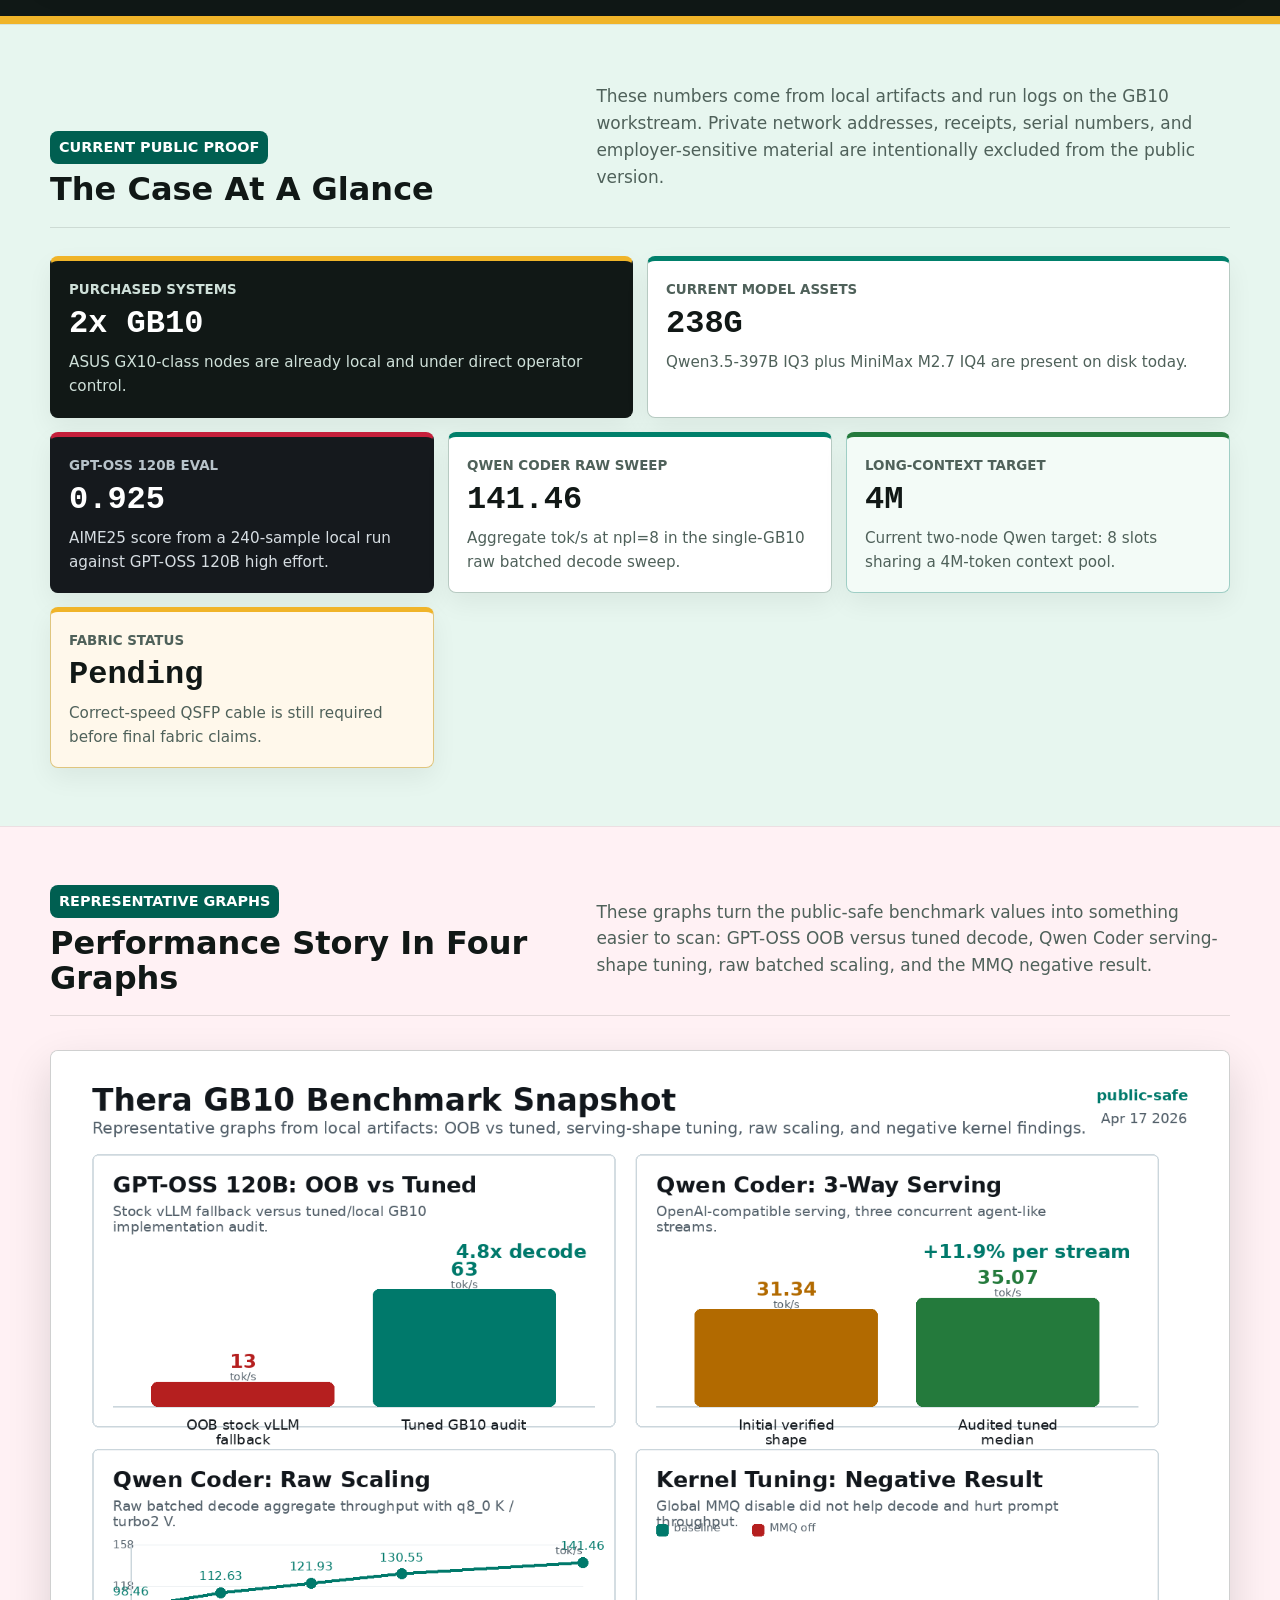
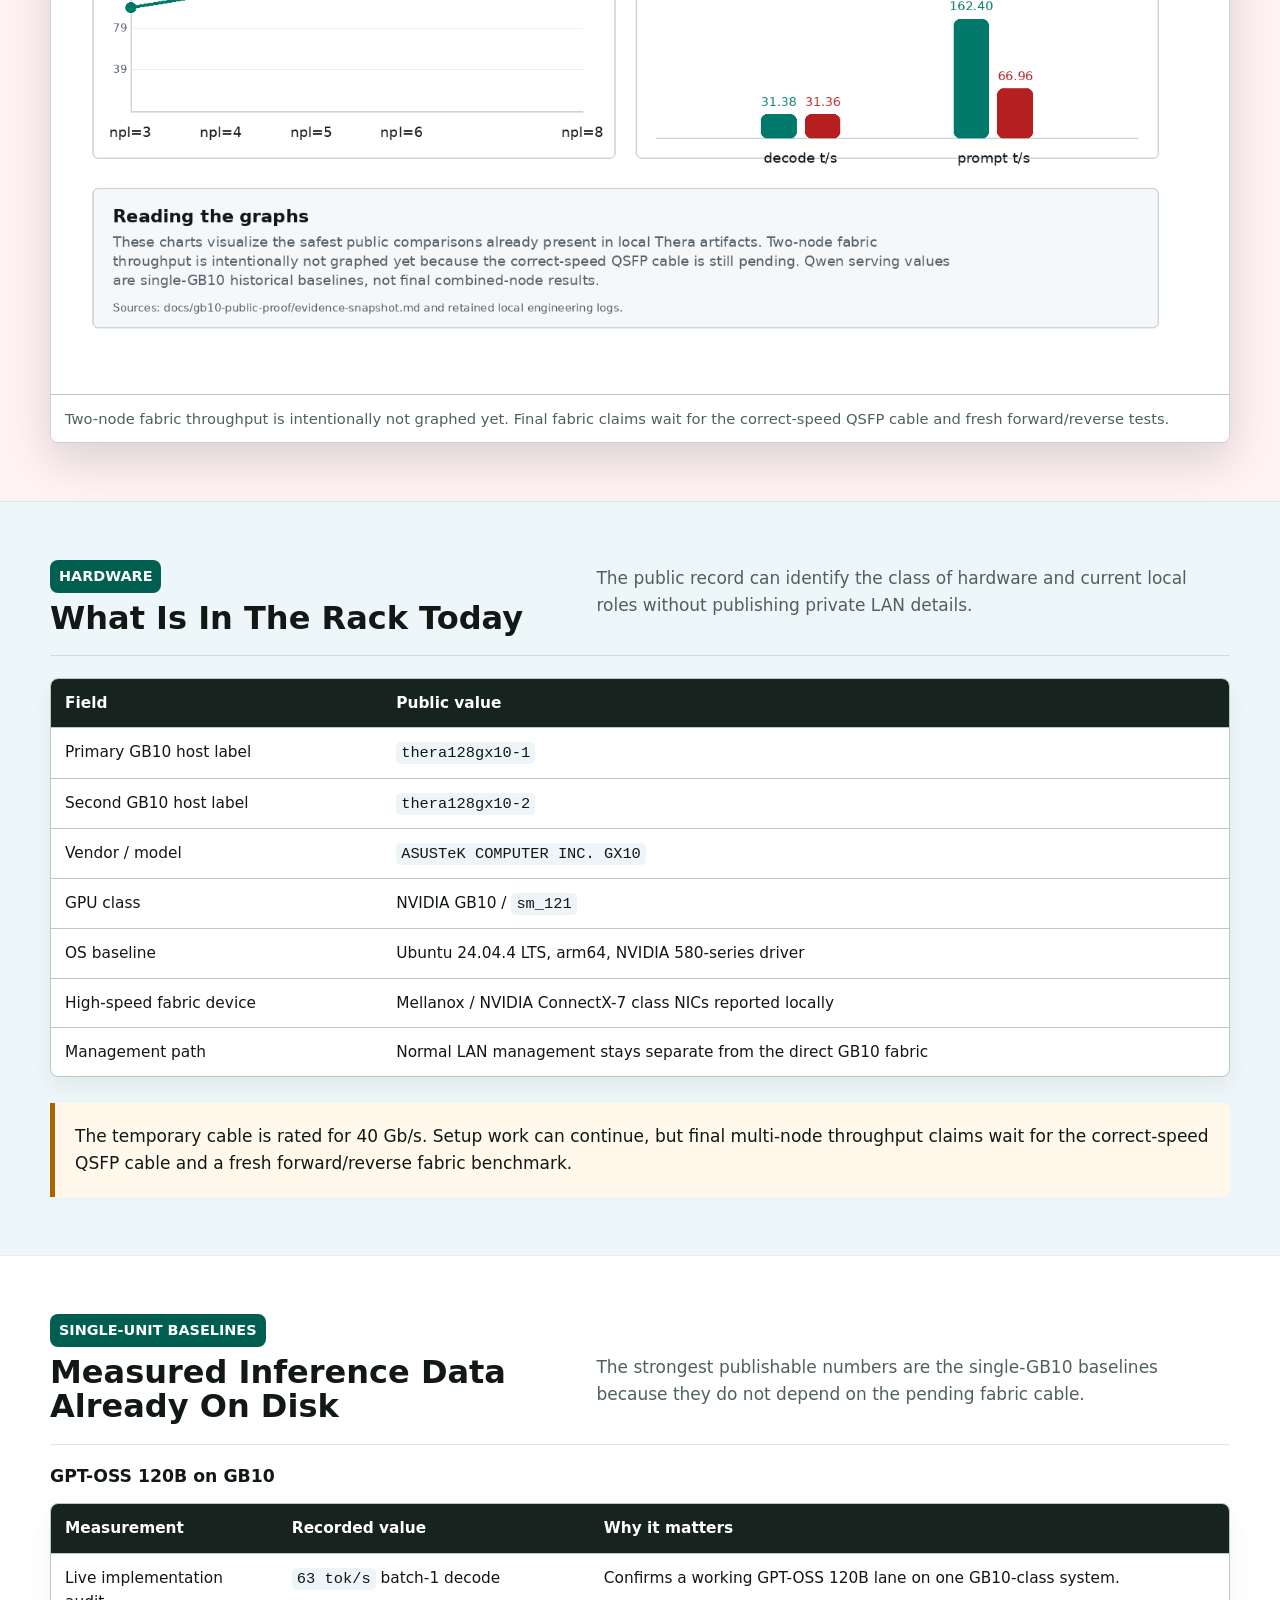
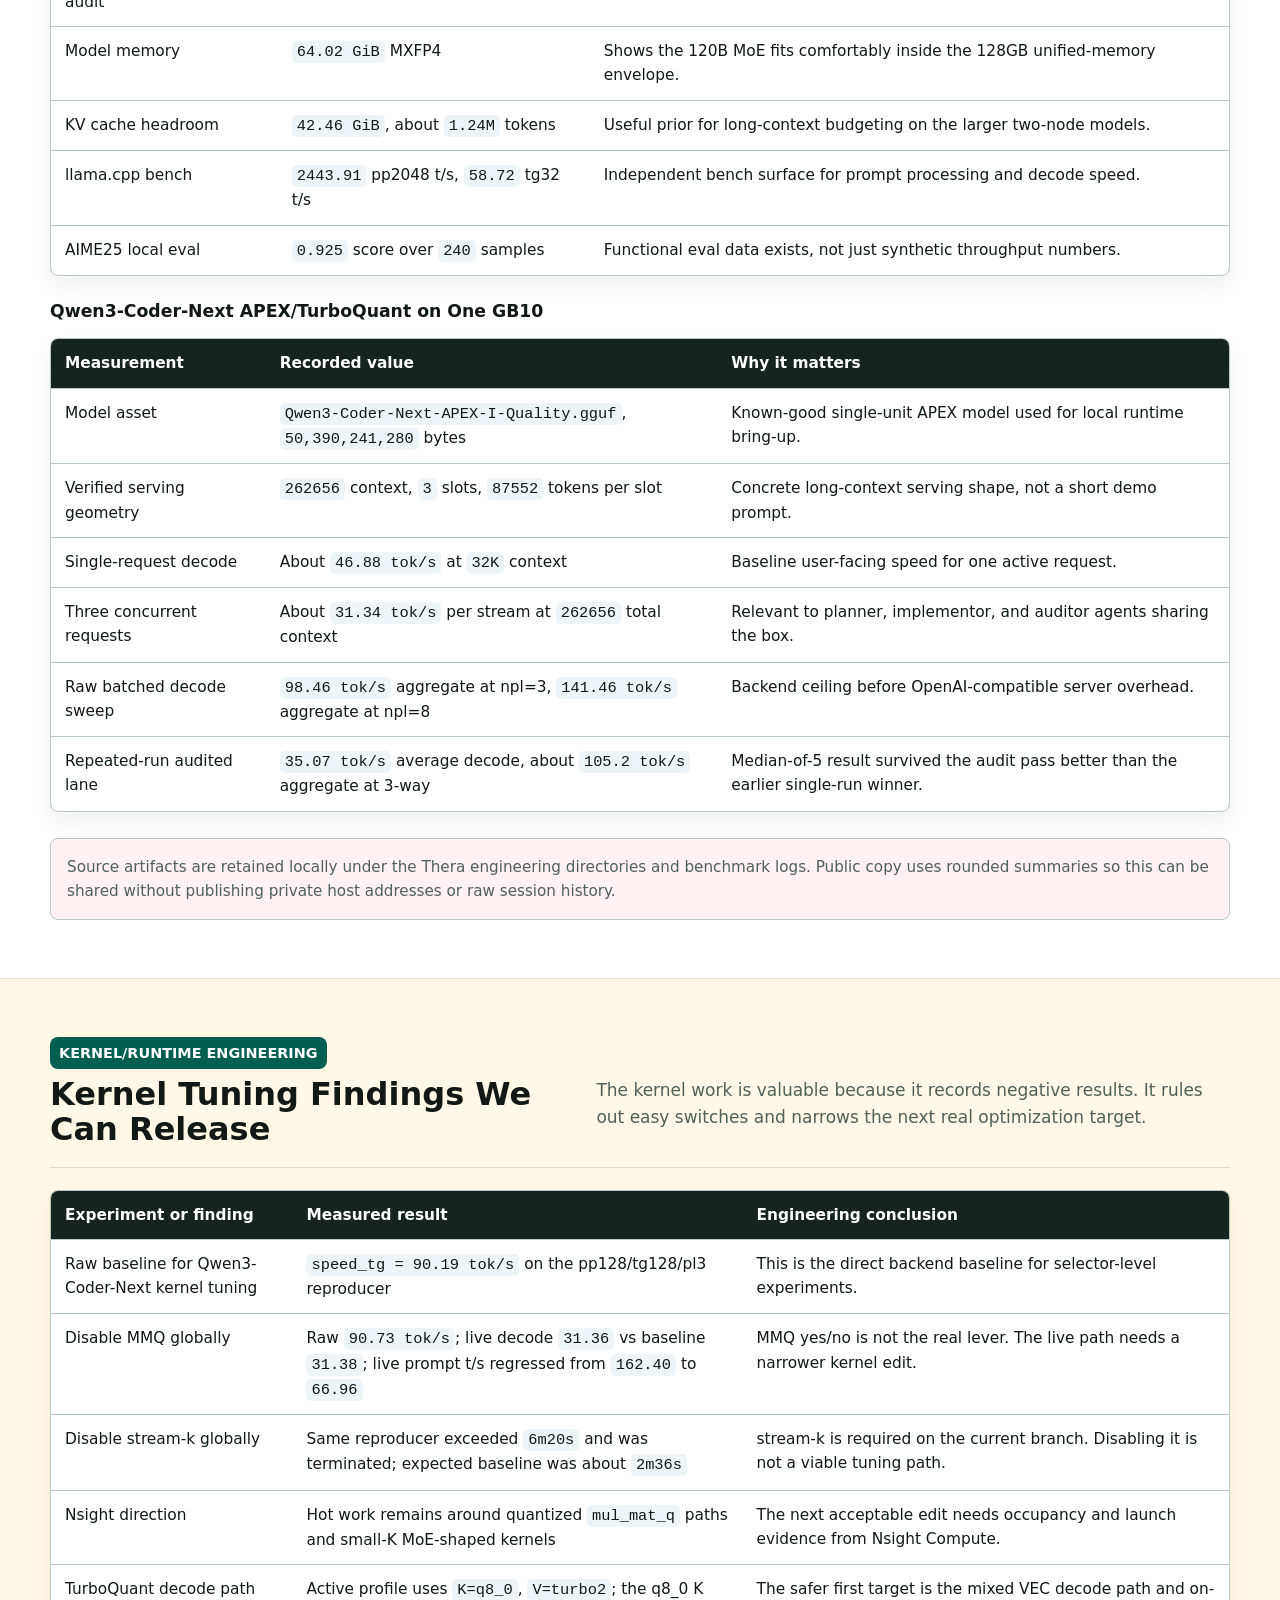
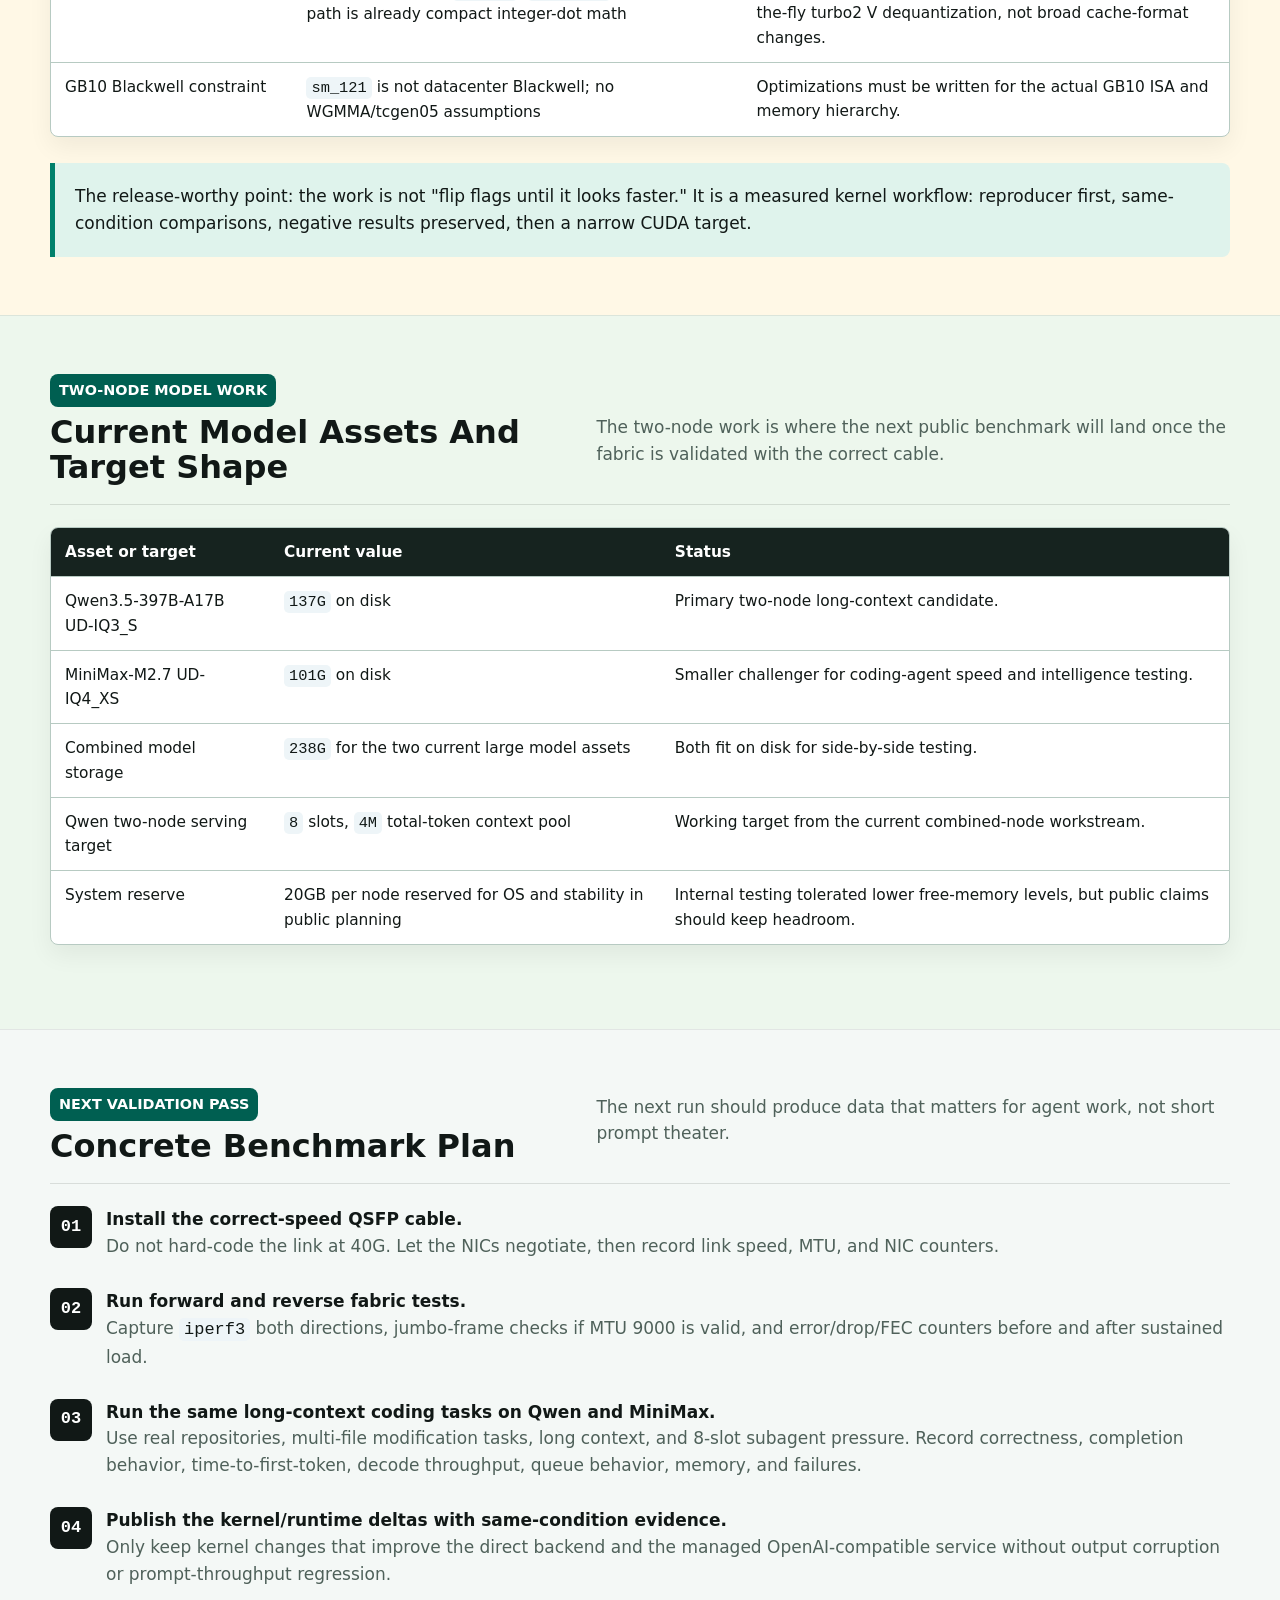
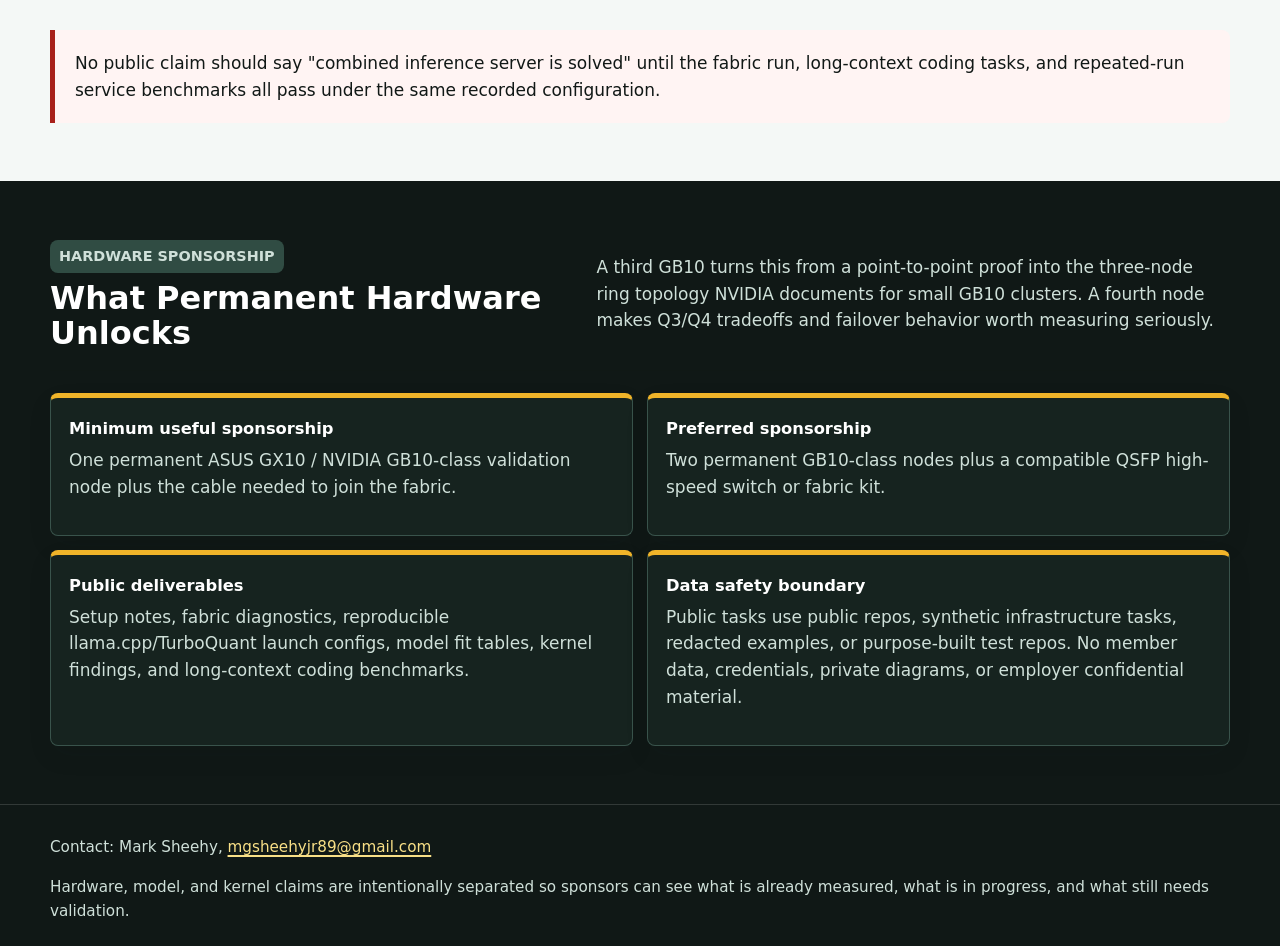
==== commit b04a19b8: "Redesign GB10 proof page" ====
--- a/index.html
+++ b/index.html
@@ -104,12 +104,24 @@
 
     .masthead {
       position: relative;
-      padding-top: 56px;
-      padding-bottom: 54px;
+      padding-top: 48px;
+      padding-bottom: 58px;
       overflow: hidden;
       background: var(--panel-dark);
       color: #ffffff;
       border-bottom: 8px solid var(--accent-gold);
+    }
+
+    .hero-copy {
+      max-width: 1060px;
+    }
+
+    .hero-overline {
+      margin: 18px 0 0;
+      color: var(--accent-gold);
+      font-size: 0.84rem;
+      font-weight: 820;
+      text-transform: uppercase;
     }
 
     .eyebrow {
@@ -144,17 +156,80 @@
     }
 
     h1 {
-      max-width: 920px;
-      margin-top: 20px;
-      font-size: 3.2rem;
+      max-width: 1040px;
+      margin-top: 12px;
+      font-size: 4rem;
       font-weight: 820;
     }
 
     .lead {
-      max-width: 880px;
+      max-width: 820px;
       margin: 20px 0 0;
       color: #d5e1dd;
       font-size: 1.14rem;
+    }
+
+    .hero-stat-strip {
+      display: grid;
+      grid-template-columns: repeat(4, minmax(0, 1fr));
+      margin-top: 34px;
+      border: 1px solid #3d5750;
+      border-radius: 8px;
+      overflow: hidden;
+      background: #16231f;
+      box-shadow: var(--shadow);
+    }
+
+    .hero-stat {
+      min-height: 132px;
+      padding: 18px;
+      border-top: 5px solid var(--accent);
+      border-right: 1px solid #3d5750;
+    }
+
+    .hero-stat:last-child {
+      border-right: 0;
+    }
+
+    .hero-stat.hot {
+      border-top-color: var(--accent-hot);
+    }
+
+    .hero-stat.gold {
+      border-top-color: var(--accent-gold);
+    }
+
+    .hero-stat span,
+    .hero-stat em {
+      display: block;
+      color: #b8ccc4;
+      font-size: 0.84rem;
+      font-style: normal;
+      font-weight: 700;
+      text-transform: uppercase;
+    }
+
+    .hero-stat strong {
+      display: block;
+      margin-top: 10px;
+      color: #ffffff;
+      font-family: ui-monospace, SFMono-Regular, Menlo, Consolas, monospace;
+      font-size: 2.05rem;
+      line-height: 1;
+      overflow-wrap: anywhere;
+    }
+
+    .hero-stat em {
+      margin-top: 12px;
+      color: #d6e5df;
+      font-size: 0.9rem;
+      line-height: 1.35;
+      text-transform: none;
+    }
+
+    .hero-proof {
+      border-color: #f0b429;
+      background: #111816;
     }
 
     .actions {
@@ -237,13 +312,24 @@
     }
 
     .section-header {
-      max-width: 860px;
+      display: grid;
+      grid-template-columns: minmax(260px, 0.9fr) minmax(320px, 1.1fr);
+      gap: 28px;
+      align-items: end;
+      max-width: none;
       margin-bottom: 22px;
+      padding-bottom: 20px;
+      border-bottom: 1px solid rgba(17, 24, 22, 0.12);
     }
 
     .section-label {
       margin: 0 0 8px;
-      color: var(--accent-strong);
+      display: inline-flex;
+      width: fit-content;
+      padding: 5px 9px;
+      border-radius: 8px;
+      background: var(--accent-strong);
+      color: #ffffff;
       font-size: 0.9rem;
       font-weight: 760;
       text-transform: uppercase;
@@ -274,14 +360,19 @@
       color: #cfe0d9;
     }
 
+    .section:nth-of-type(8) .section-label {
+      background: #304c43;
+    }
+
     .metric-grid {
       display: grid;
-      grid-template-columns: repeat(3, minmax(0, 1fr));
+      grid-template-columns: repeat(12, minmax(0, 1fr));
       gap: 14px;
       margin-top: 28px;
     }
 
     .metric {
+      grid-column: span 4;
       min-height: 142px;
       padding: 18px;
       border: 1px solid var(--line);
@@ -289,6 +380,23 @@
       border-radius: 8px;
       background: var(--surface);
       box-shadow: 0 10px 26px rgba(16, 24, 22, 0.06);
+    }
+
+    .metric.wide {
+      grid-column: span 6;
+      min-height: 162px;
+    }
+
+    .metric.hero-metric {
+      background: #111816;
+      border-color: #111816;
+      border-top-color: var(--accent-gold);
+      color: #ffffff;
+    }
+
+    .metric.hero-metric .metric-label,
+    .metric.hero-metric .metric-copy {
+      color: #cfe0d9;
     }
 
     .metric.good {
@@ -482,13 +590,32 @@
 
     @media (max-width: 900px) {
       h1 {
-        font-size: 2.45rem;
+        font-size: 2.7rem;
       }
 
       .metric-grid,
       .evidence-list {
         grid-template-columns: 1fr;
       }
+
+      .metric,
+      .metric.wide {
+        grid-column: auto;
+      }
+
+      .hero-stat-strip,
+      .section-header {
+        grid-template-columns: 1fr;
+      }
+
+      .hero-stat {
+        border-right: 0;
+        border-bottom: 1px solid #3d5750;
+      }
+
+      .hero-stat:last-child {
+        border-bottom: 0;
+      }
     }
 
     @media (max-width: 640px) {
@@ -515,6 +642,10 @@
 
       h1 {
         font-size: 2rem;
+      }
+
+      .hero-stat strong {
+        font-size: 1.7rem;
       }
 
       h2 {
@@ -530,7 +661,7 @@
 <body>
   <main class="page">
     <div class="topbar">
-      <div class="brand">Thera GB10 Field Validation</div>
+      <div class="brand">Thera Field Lab</div>
       <nav class="nav" aria-label="Page sections">
         <a href="#measured">Measured data</a>
         <a href="#graphs">Graphs</a>
@@ -541,32 +672,61 @@
     </div>
 
     <header class="masthead">
-      <div class="eyebrow">Public-safe snapshot - April 17, 2026</div>
-      <h1>Two personally purchased GB10 nodes, real inference data, and kernel work already underway.</h1>
-      <p class="lead">This is a local validation effort around ASUS GX10 / NVIDIA GB10 systems for long-context coding agents. The first two nodes are already in hand. The publishable record now includes single-unit GPT-OSS 120B results, Qwen3-Coder-Next APEX/TurboQuant serving data, and kernel tuning findings from the GB10 runtime path.</p>
-      <div class="actions">
-        <a class="button" href="#measured">Read the measurements</a>
-        <a class="button secondary" href="#ask">Hardware sponsorship ask</a>
-      </div>
-      <figure class="proof-image">
+      <div class="hero-copy">
+        <div class="eyebrow">Public-safe snapshot - April 17, 2026</div>
+        <p class="hero-overline">Local long-context inference field report</p>
+        <h1>Hardware in hand. Benchmarks on disk. The next pass proves the fabric.</h1>
+        <p class="lead">Two personally purchased ASUS GX10 / NVIDIA GB10 systems are already running local inference work. The publishable record includes GPT-OSS 120B results, Qwen3-Coder-Next APEX/TurboQuant serving data, model assets for the two-node tests, and kernel findings from the GB10 runtime path.</p>
+        <div class="actions">
+          <a class="button" href="#graphs">See the graphs</a>
+          <a class="button secondary" href="#ask">Hardware sponsorship ask</a>
+        </div>
+      </div>
+
+      <div class="hero-stat-strip" aria-label="Current proof summary">
+        <div class="hero-stat gold">
+          <span>Owned hardware</span>
+          <strong>2x GB10</strong>
+          <em>ASUS GX10-class nodes paid for personally and running locally.</em>
+        </div>
+        <div class="hero-stat">
+          <span>Model assets</span>
+          <strong>238G</strong>
+          <em>Qwen3.5-397B IQ3 plus MiniMax M2.7 IQ4 are on disk today.</em>
+        </div>
+        <div class="hero-stat hot">
+          <span>Long-context target</span>
+          <strong>8 / 4M</strong>
+          <em>Eight agent slots sharing a four-million-token context pool.</em>
+        </div>
+        <div class="hero-stat">
+          <span>Measured baseline</span>
+          <strong>141.46</strong>
+          <em>Qwen Coder raw batched decode aggregate at npl=8.</em>
+        </div>
+      </div>
+
+      <figure class="proof-image hero-proof">
         <img src="evidence-visual.png" alt="Sanitized Thera GB10 field validation snapshot with two GB10 nodes, runtime target, model assets, and next validation steps.">
       </figure>
     </header>
 
     <section class="section" aria-labelledby="summary-heading">
       <div class="section-header">
-        <p class="section-label">Current public proof</p>
-        <h2 id="summary-heading">Evidence Worth Sharing</h2>
+        <div>
+          <p class="section-label">Current public proof</p>
+          <h2 id="summary-heading">The Case At A Glance</h2>
+        </div>
         <p class="muted">These numbers come from local artifacts and run logs on the GB10 workstream. Private network addresses, receipts, serial numbers, and employer-sensitive material are intentionally excluded from the public version.</p>
       </div>
 
       <div class="metric-grid" aria-label="Evidence summary metrics">
-        <div class="metric good">
+        <div class="metric wide hero-metric">
           <div class="metric-label">Purchased systems</div>
           <div class="metric-value">2x GB10</div>
           <p class="metric-copy">ASUS GX10-class nodes are already local and under direct operator control.</p>
         </div>
-        <div class="metric">
+        <div class="metric wide">
           <div class="metric-label">Current model assets</div>
           <div class="metric-value">238G</div>
           <p class="metric-copy">Qwen3.5-397B IQ3 plus MiniMax M2.7 IQ4 are present on disk today.</p>
@@ -596,8 +756,10 @@
 
     <section class="section" id="graphs" aria-labelledby="graphs-heading">
       <div class="section-header">
-        <p class="section-label">Representative graphs</p>
-        <h2 id="graphs-heading">OOB Vs Tuned And Runtime Tuning Results</h2>
+        <div>
+          <p class="section-label">Representative graphs</p>
+          <h2 id="graphs-heading">Performance Story In Four Graphs</h2>
+        </div>
         <p class="muted">These graphs turn the public-safe benchmark values into something easier to scan: GPT-OSS OOB versus tuned decode, Qwen Coder serving-shape tuning, raw batched scaling, and the MMQ negative result.</p>
       </div>
 
@@ -609,8 +771,10 @@
 
     <section class="section" aria-labelledby="hardware-heading">
       <div class="section-header">
-        <p class="section-label">Hardware</p>
-        <h2 id="hardware-heading">Local GB10 Cluster State</h2>
+        <div>
+          <p class="section-label">Hardware</p>
+          <h2 id="hardware-heading">What Is In The Rack Today</h2>
+        </div>
         <p class="muted">The public record can identify the class of hardware and current local roles without publishing private LAN details.</p>
       </div>
 
@@ -662,8 +826,10 @@
 
     <section class="section" id="measured" aria-labelledby="measured-heading">
       <div class="section-header">
-        <p class="section-label">Single-unit baselines</p>
-        <h2 id="measured-heading">Measured Inference Data Already On Disk</h2>
+        <div>
+          <p class="section-label">Single-unit baselines</p>
+          <h2 id="measured-heading">Measured Inference Data Already On Disk</h2>
+        </div>
         <p class="muted">The strongest publishable numbers are the single-GB10 baselines because they do not depend on the pending fabric cable.</p>
       </div>
 
@@ -759,8 +925,10 @@
 
     <section class="section" id="kernel" aria-labelledby="kernel-heading">
       <div class="section-header">
-        <p class="section-label">Kernel/runtime engineering</p>
-        <h2 id="kernel-heading">Kernel Tuning Findings We Can Release</h2>
+        <div>
+          <p class="section-label">Kernel/runtime engineering</p>
+          <h2 id="kernel-heading">Kernel Tuning Findings We Can Release</h2>
+        </div>
         <p class="muted">The kernel work is valuable because it records negative results. It rules out easy switches and narrows the next real optimization target.</p>
       </div>
 
@@ -815,8 +983,10 @@
 
     <section class="section" aria-labelledby="assets-heading">
       <div class="section-header">
-        <p class="section-label">Two-node model work</p>
-        <h2 id="assets-heading">Current Model Assets And Target Shape</h2>
+        <div>
+          <p class="section-label">Two-node model work</p>
+          <h2 id="assets-heading">Current Model Assets And Target Shape</h2>
+        </div>
         <p class="muted">The two-node work is where the next public benchmark will land once the fabric is validated with the correct cable.</p>
       </div>
 
@@ -862,8 +1032,10 @@
 
     <section class="section" id="next" aria-labelledby="next-heading">
       <div class="section-header">
-        <p class="section-label">Next validation pass</p>
-        <h2 id="next-heading">Concrete Benchmark Plan</h2>
+        <div>
+          <p class="section-label">Next validation pass</p>
+          <h2 id="next-heading">Concrete Benchmark Plan</h2>
+        </div>
         <p class="muted">The next run should produce data that matters for agent work, not short prompt theater.</p>
       </div>
 
@@ -905,8 +1077,10 @@
 
     <section class="section" id="ask" aria-labelledby="ask-heading">
       <div class="section-header">
-        <p class="section-label">Hardware sponsorship</p>
-        <h2 id="ask-heading">What Permanent Hardware Unlocks</h2>
+        <div>
+          <p class="section-label">Hardware sponsorship</p>
+          <h2 id="ask-heading">What Permanent Hardware Unlocks</h2>
+        </div>
         <p class="muted">A third GB10 turns this from a point-to-point proof into the three-node ring topology NVIDIA documents for small GB10 clusters. A fourth node makes Q3/Q4 tradeoffs and failover behavior worth measuring seriously.</p>
       </div>
 
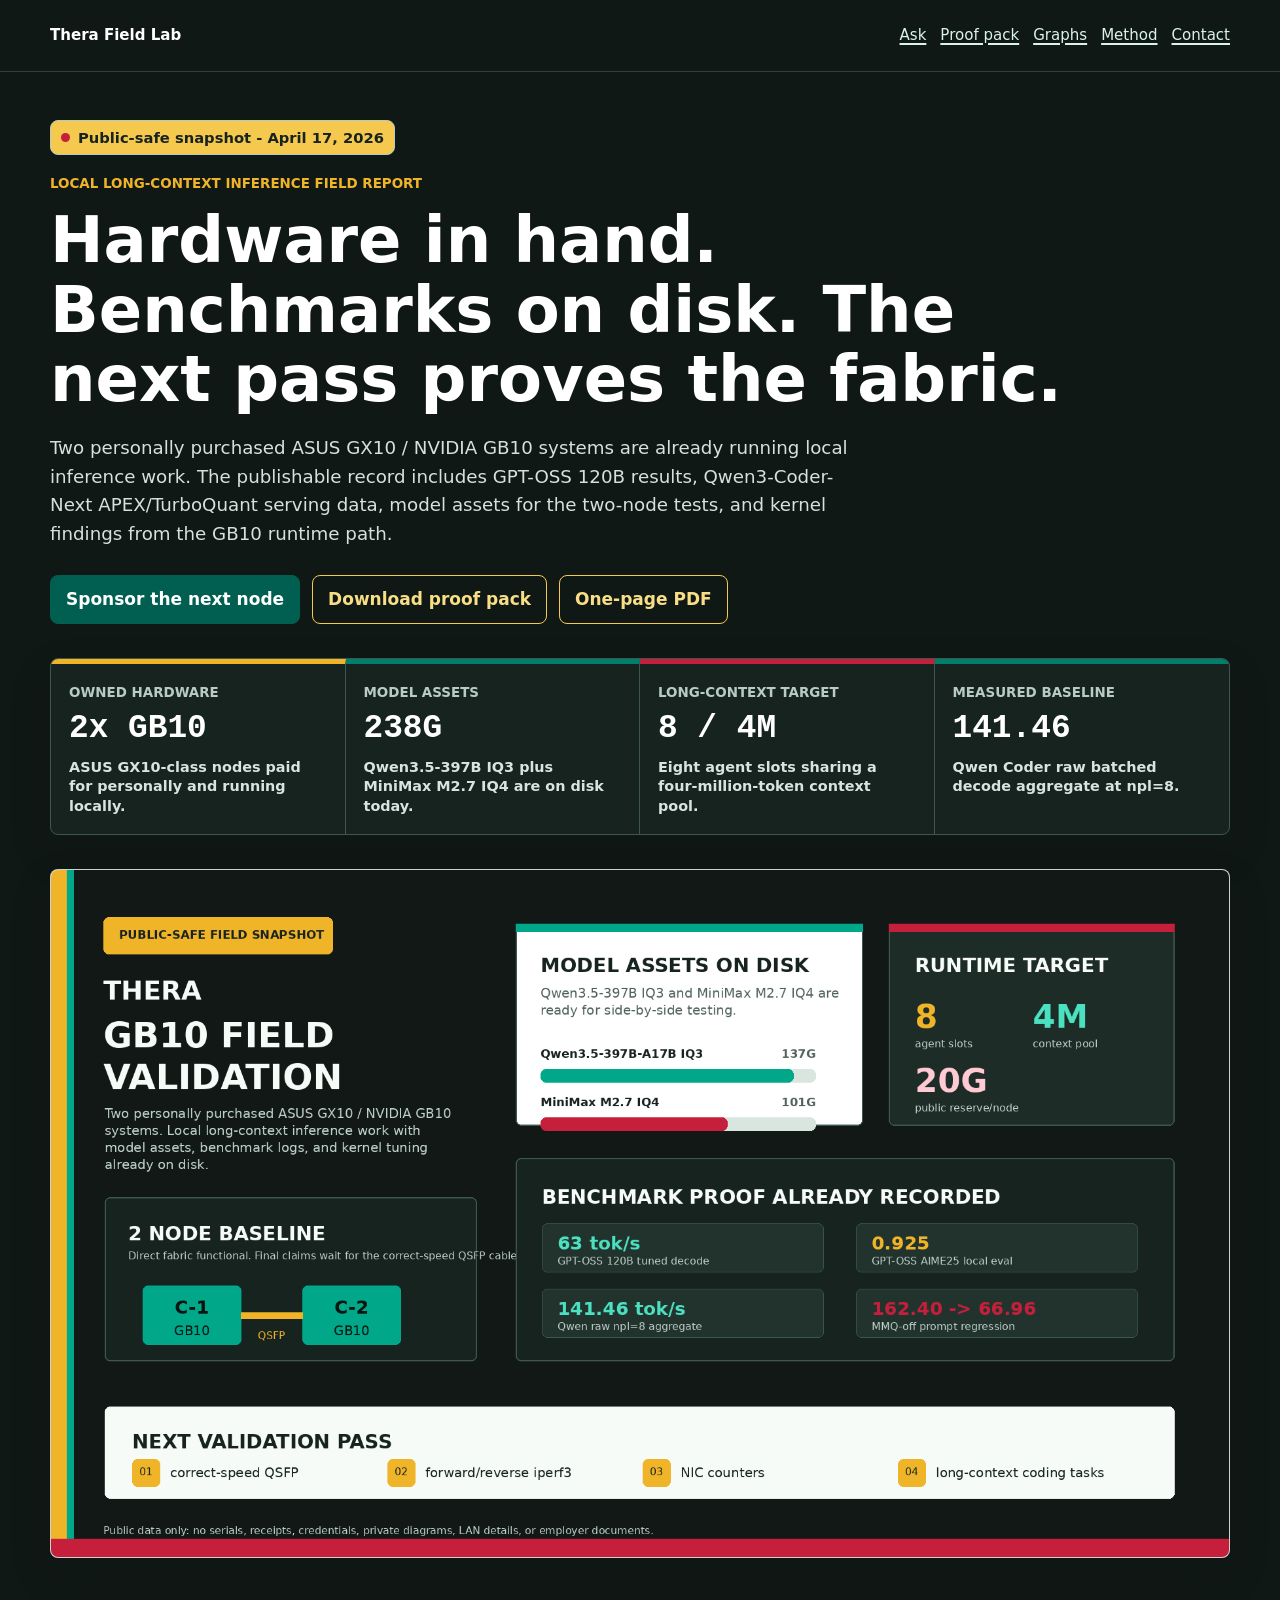
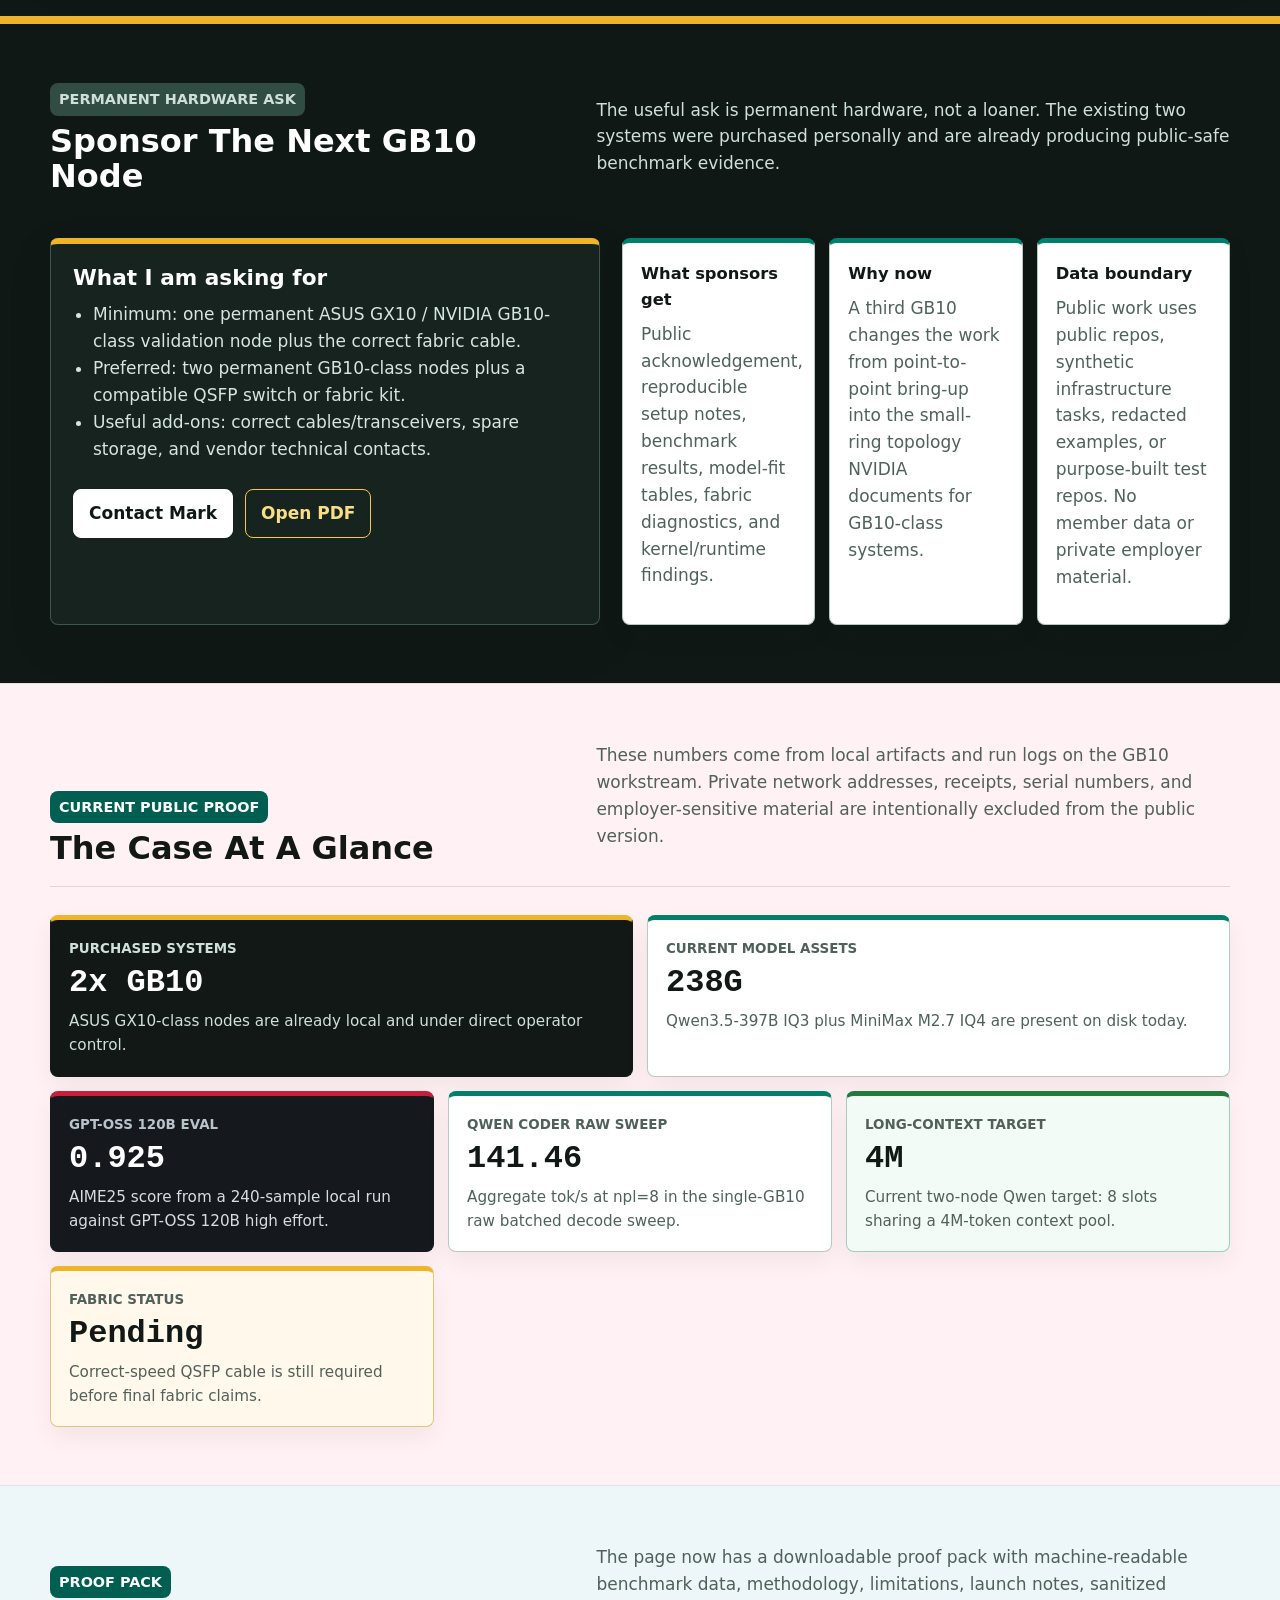
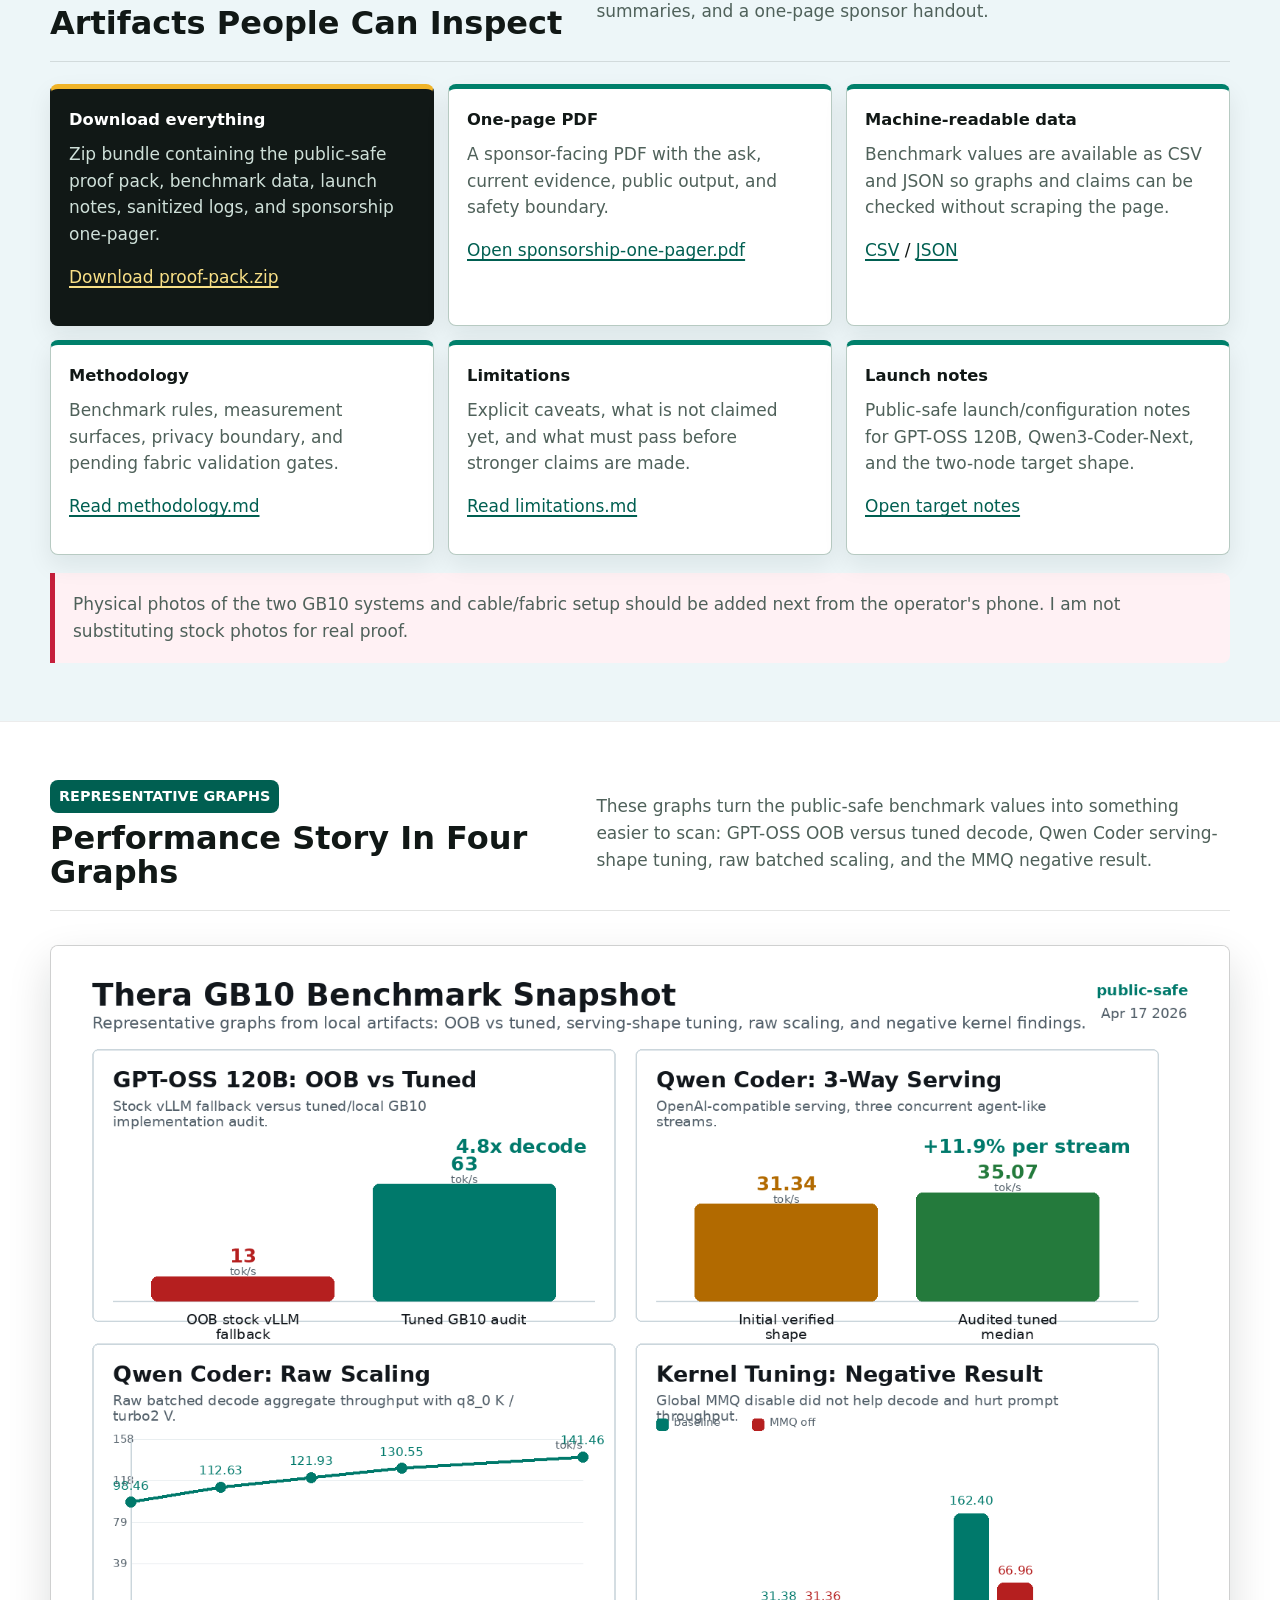
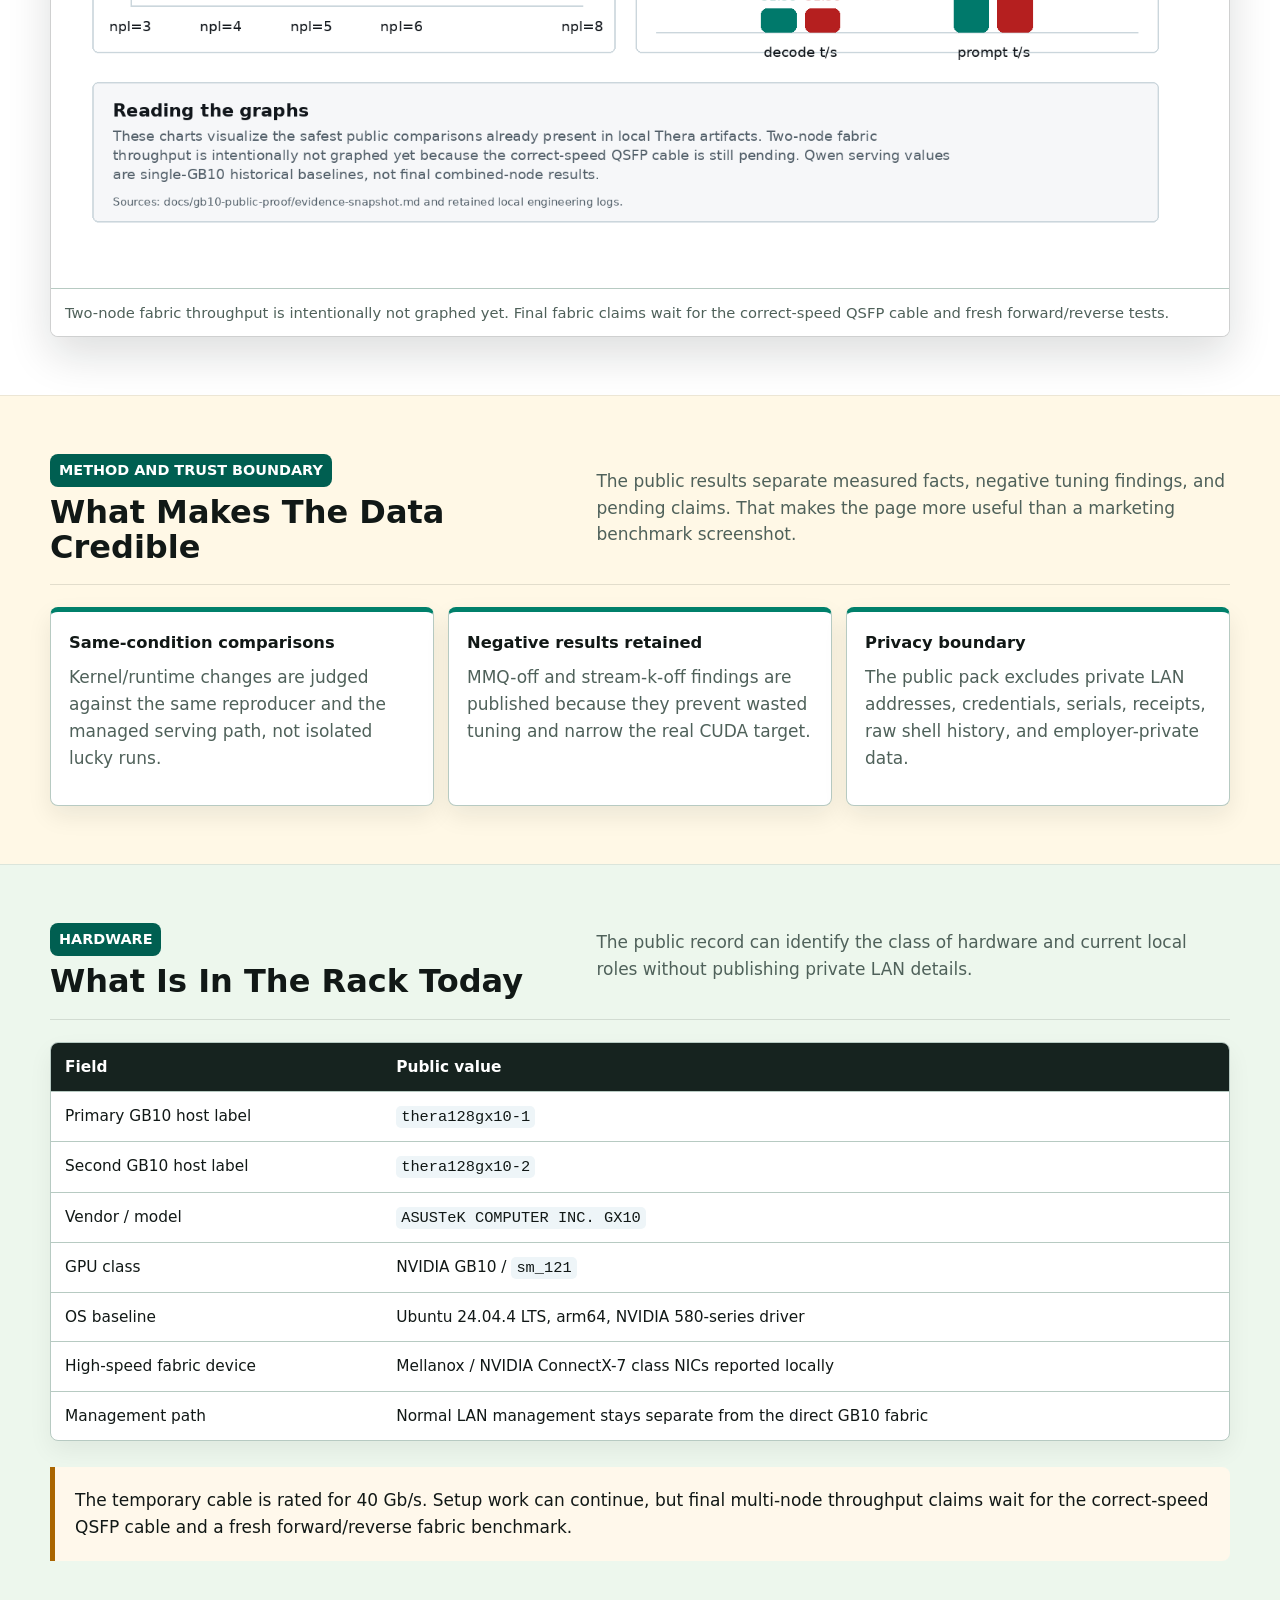
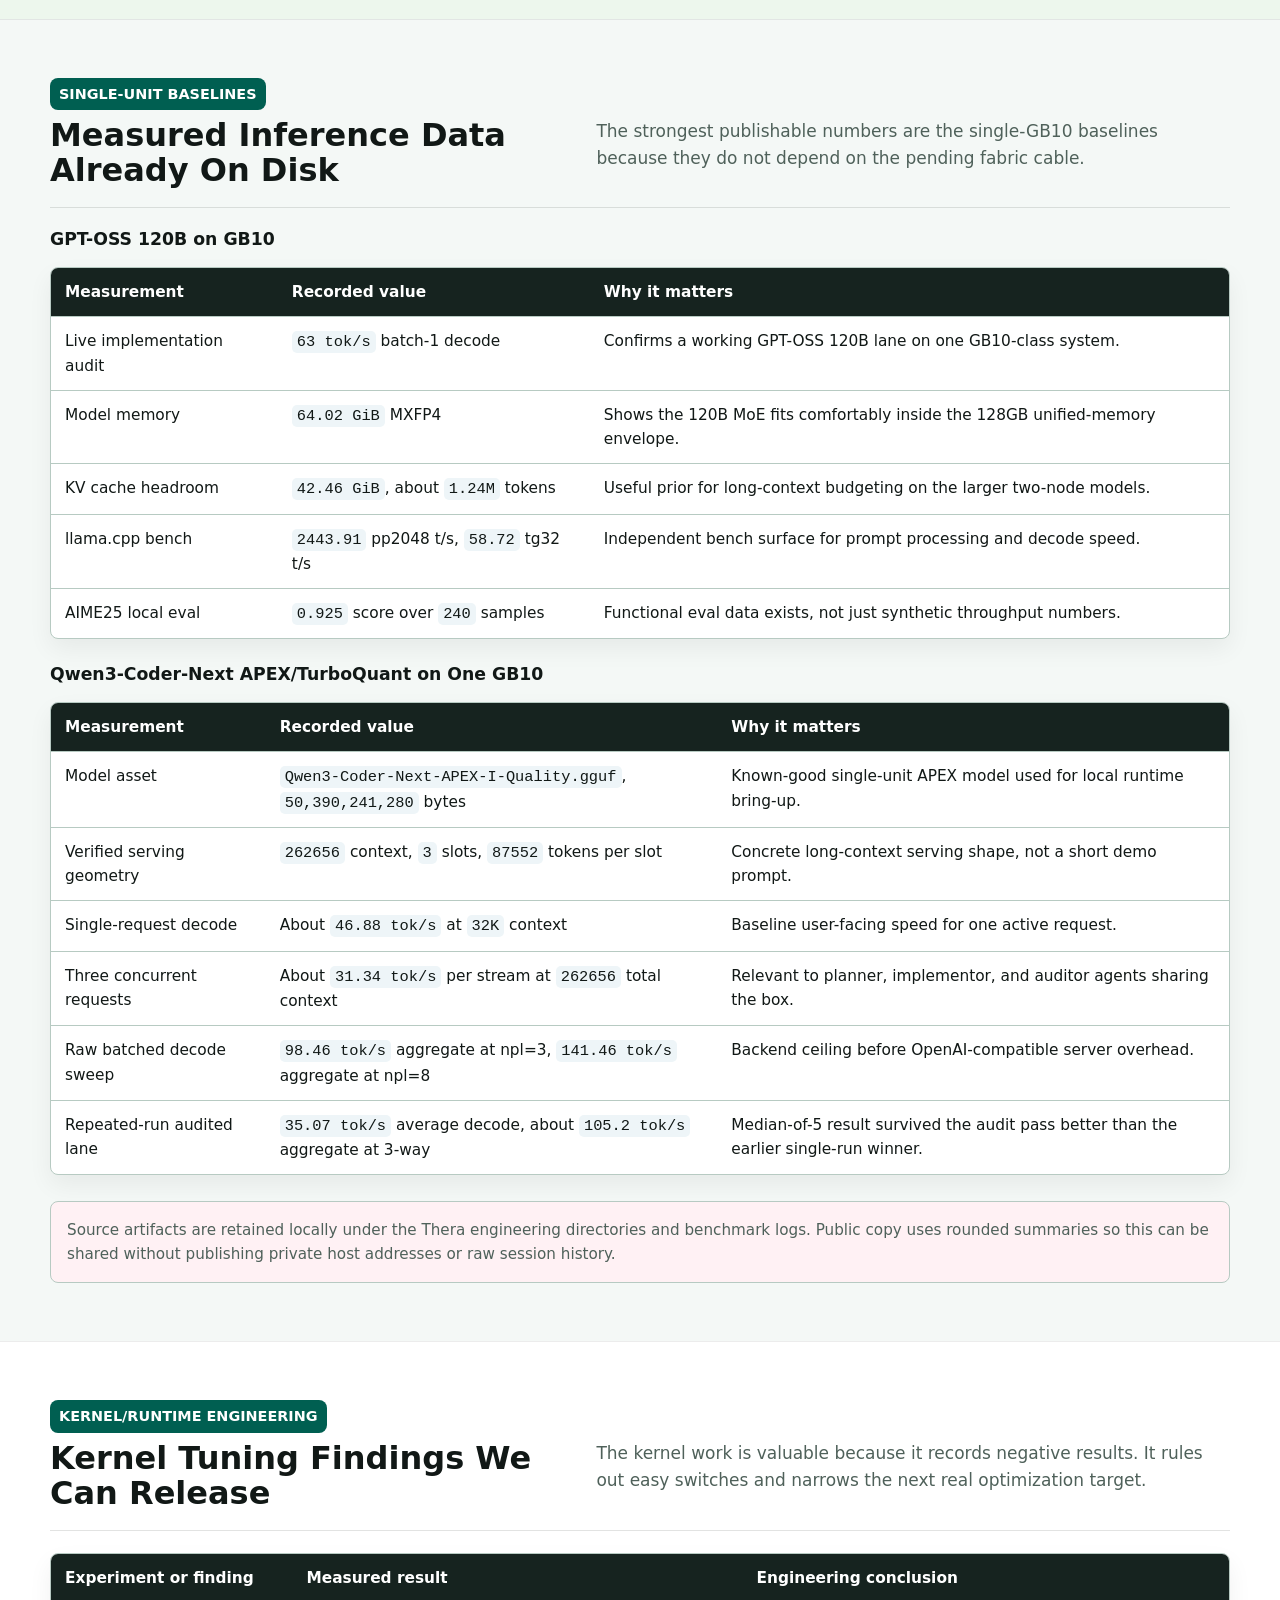
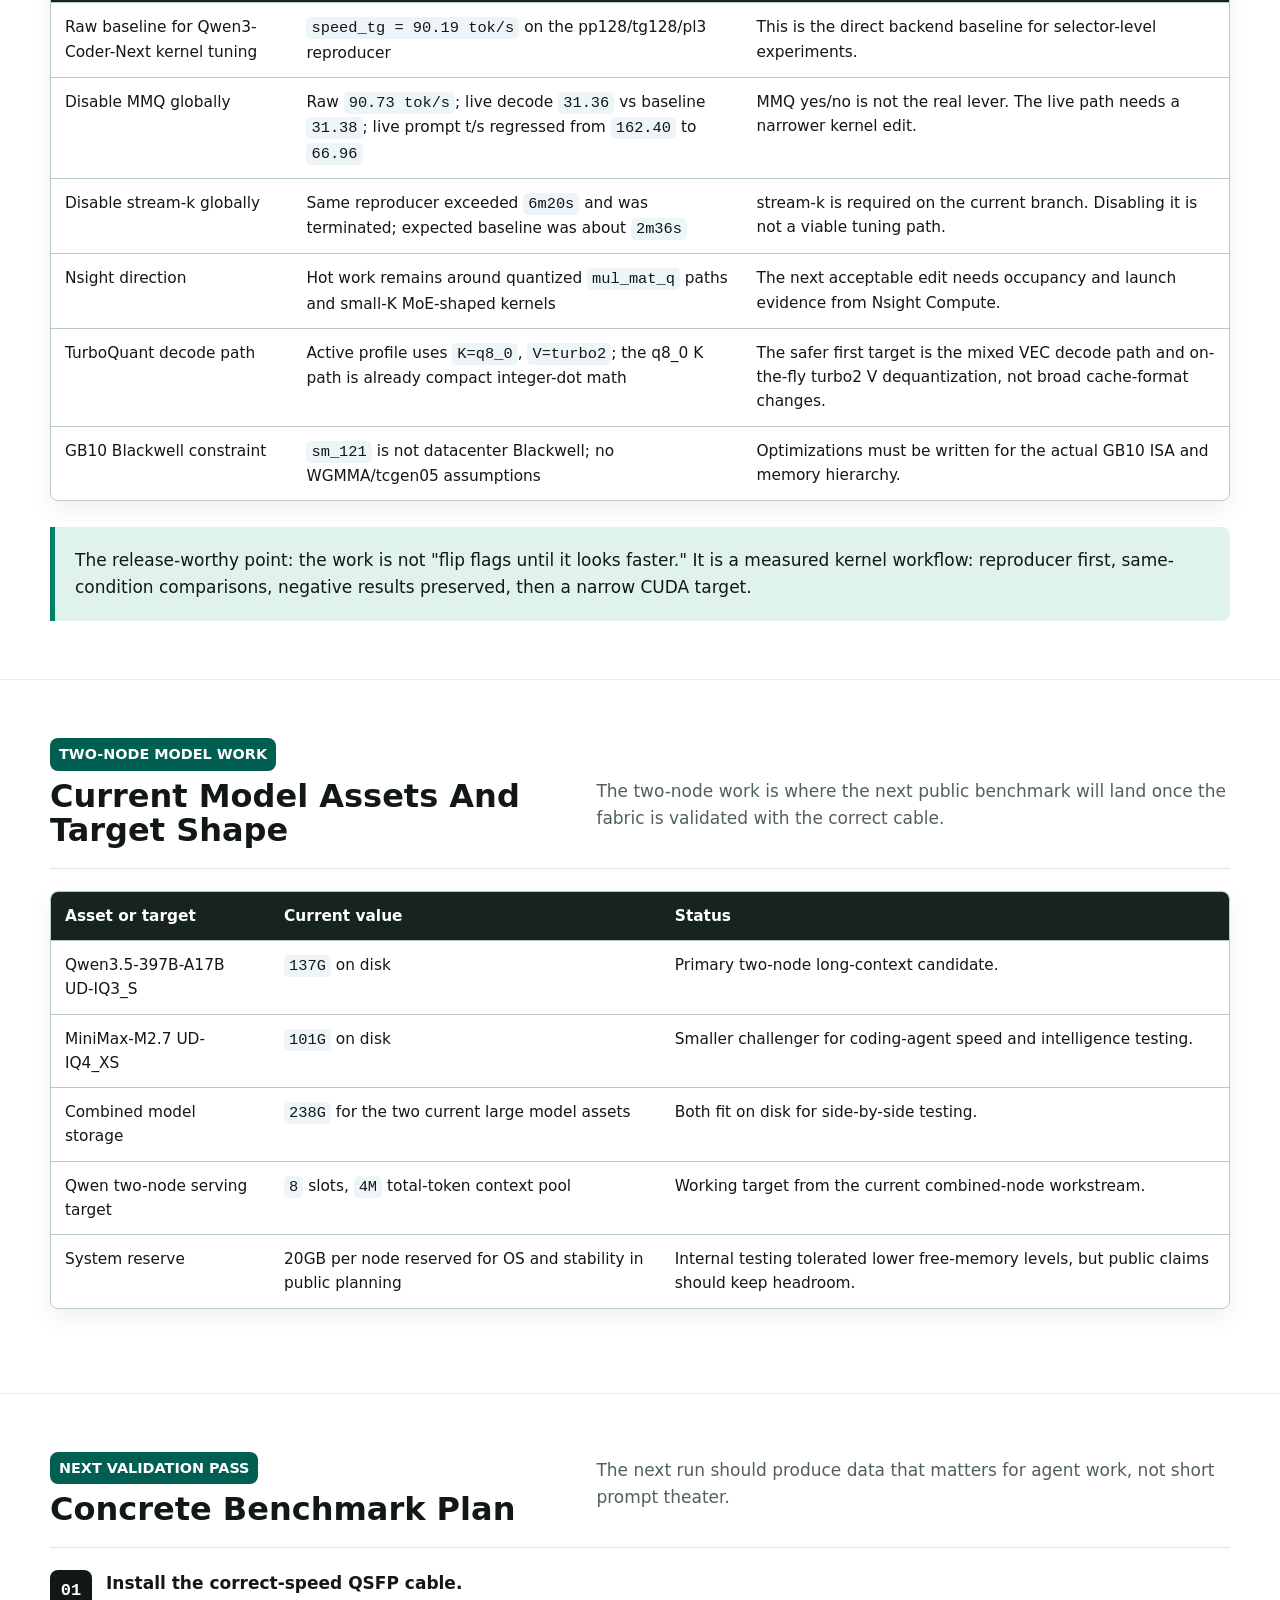
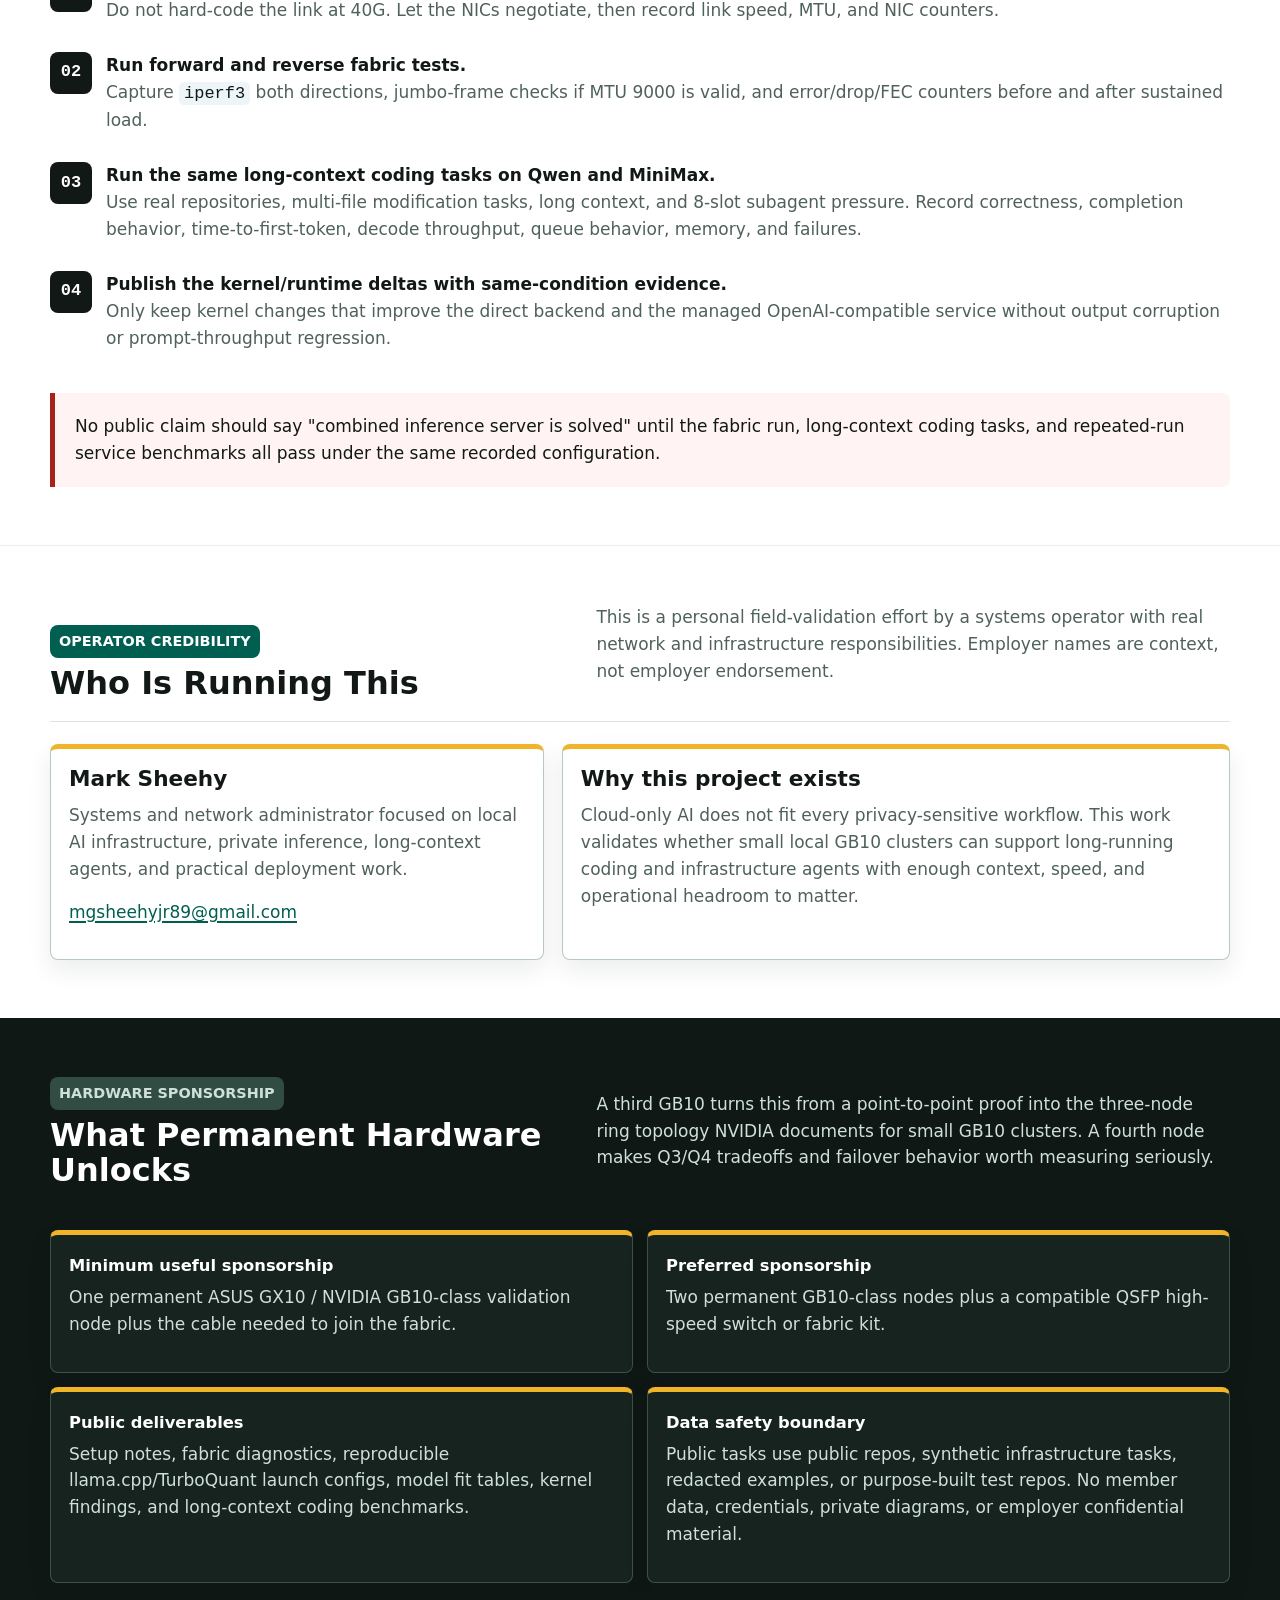
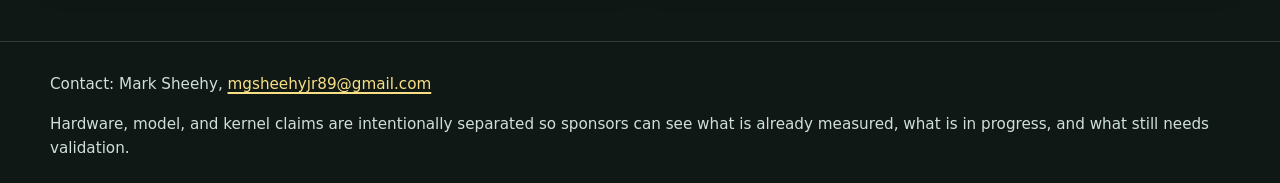
==== commit 981ef6ac: "Add GB10 sponsorship proof pack" ====
--- a/index.html
+++ b/index.html
@@ -4,7 +4,22 @@
   <meta charset="utf-8">
   <meta name="viewport" content="width=device-width, initial-scale=1">
   <title>Thera GB10 Field Validation</title>
-  <meta name="description" content="Public-safe evidence from two personally purchased ASUS GX10 / NVIDIA GB10 systems: local model assets, single-unit inference baselines, and kernel tuning findings.">
+  <meta name="description" content="Public-safe proof pack from two personally purchased ASUS GX10 / NVIDIA GB10 systems: model assets, benchmark baselines, kernel findings, and a permanent hardware sponsorship ask.">
+  <meta name="author" content="Mark Sheehy">
+  <link rel="canonical" href="https://mgsheehyjr89.github.io/">
+  <link rel="icon" href="favicon.png" type="image/png">
+  <meta property="og:type" content="website">
+  <meta property="og:site_name" content="Thera Field Lab">
+  <meta property="og:title" content="Thera GB10 Field Validation">
+  <meta property="og:description" content="Two owned GB10 nodes, public benchmark evidence, a downloadable proof pack, and a permanent hardware sponsorship ask for local long-context coding agents.">
+  <meta property="og:url" content="https://mgsheehyjr89.github.io/">
+  <meta property="og:image" content="https://mgsheehyjr89.github.io/social-card.png">
+  <meta property="og:image:width" content="1200">
+  <meta property="og:image:height" content="630">
+  <meta name="twitter:card" content="summary_large_image">
+  <meta name="twitter:title" content="Thera GB10 Field Validation">
+  <meta name="twitter:description" content="Two owned GB10 nodes, public benchmark evidence, a downloadable proof pack, and a permanent hardware sponsorship ask.">
+  <meta name="twitter:image" content="https://mgsheehyjr89.github.io/social-card.png">
   <style>
     :root {
       color-scheme: light;
@@ -258,6 +273,12 @@
       color: #f8df86;
     }
 
+    .button.light {
+      border-color: #ffffff;
+      background: #ffffff;
+      color: var(--panel-dark);
+    }
+
     .proof-image {
       margin: 34px 0 0;
       border: 1px solid rgba(17, 24, 22, 0.2);
@@ -306,9 +327,18 @@
       --section-bg: #f4f8f6;
     }
 
-    .section:nth-of-type(8) {
+    .section.dark-section {
       --section-bg: #101816;
       color: #ffffff;
+    }
+
+    .section.dark-section .muted,
+    .section.dark-section .section-label {
+      color: #cfe0d9;
+    }
+
+    .section.dark-section .section-label {
+      background: #304c43;
     }
 
     .section-header {
@@ -355,15 +385,6 @@
       color: var(--muted);
     }
 
-    .section:nth-of-type(8) .muted,
-    .section:nth-of-type(8) .section-label {
-      color: #cfe0d9;
-    }
-
-    .section:nth-of-type(8) .section-label {
-      background: #304c43;
-    }
-
     .metric-grid {
       display: grid;
       grid-template-columns: repeat(12, minmax(0, 1fr));
@@ -448,6 +469,111 @@
       color: #d6dde2;
     }
 
+    .sponsor-panel {
+      display: grid;
+      grid-template-columns: minmax(280px, 0.95fr) minmax(360px, 1.05fr);
+      gap: 22px;
+      align-items: stretch;
+      margin-top: 24px;
+    }
+
+    .sponsor-ask {
+      padding: 22px;
+      border: 1px solid #3d5750;
+      border-top: 6px solid var(--accent-gold);
+      border-radius: 8px;
+      background: #16231f;
+      color: #ffffff;
+      box-shadow: var(--shadow);
+    }
+
+    .sponsor-ask h3,
+    .operator-card h3 {
+      margin: 0 0 12px;
+      font-size: 1.35rem;
+    }
+
+    .sponsor-ask p,
+    .sponsor-ask li {
+      color: #d6e5df;
+    }
+
+    .sponsor-ask ul,
+    .artifact-list {
+      margin: 0;
+      padding-left: 20px;
+    }
+
+    .sponsor-grid,
+    .proof-pack-grid,
+    .method-grid {
+      display: grid;
+      grid-template-columns: repeat(3, minmax(0, 1fr));
+      gap: 14px;
+    }
+
+    .sponsor-card,
+    .proof-card,
+    .method-card,
+    .operator-card {
+      padding: 18px;
+      border: 1px solid var(--line);
+      border-top: 5px solid var(--accent);
+      border-radius: 8px;
+      background: #ffffff;
+      box-shadow: 0 10px 24px rgba(16, 24, 22, 0.08);
+    }
+
+    .sponsor-card strong,
+    .proof-card strong,
+    .method-card strong {
+      display: block;
+      margin-bottom: 8px;
+      font-size: 1.02rem;
+    }
+
+    .section.dark-section .sponsor-card {
+      color: var(--ink);
+    }
+
+    .section.dark-section .sponsor-card .muted {
+      color: var(--muted);
+    }
+
+    .proof-card.featured {
+      background: #111816;
+      border-color: #111816;
+      border-top-color: var(--accent-gold);
+      color: #ffffff;
+    }
+
+    .proof-card.featured a {
+      color: #f8df86;
+    }
+
+    .proof-card.featured .muted {
+      color: #cfe0d9;
+    }
+
+    .operator-grid {
+      display: grid;
+      grid-template-columns: minmax(280px, 0.85fr) minmax(340px, 1.15fr);
+      gap: 18px;
+    }
+
+    .operator-card {
+      border-top-color: var(--accent-gold);
+    }
+
+    .media-note {
+      margin-top: 18px;
+      padding: 18px;
+      border-left: 5px solid var(--accent-hot);
+      border-radius: 0 8px 8px 0;
+      background: #fff1f4;
+      color: var(--muted);
+    }
+
     .evidence-list {
       display: grid;
       grid-template-columns: repeat(2, minmax(0, 1fr));
@@ -463,7 +589,7 @@
       box-shadow: 0 10px 24px rgba(16, 24, 22, 0.08);
     }
 
-    .section:nth-of-type(8) .evidence-item {
+    .section.dark-section .evidence-item {
       background: #16231f;
       border-color: #39534b;
       border-top-color: var(--accent-gold);
@@ -594,7 +720,12 @@
       }
 
       .metric-grid,
-      .evidence-list {
+      .evidence-list,
+      .sponsor-panel,
+      .sponsor-grid,
+      .proof-pack-grid,
+      .method-grid,
+      .operator-grid {
         grid-template-columns: 1fr;
       }
 
@@ -663,10 +794,10 @@
     <div class="topbar">
       <div class="brand">Thera Field Lab</div>
       <nav class="nav" aria-label="Page sections">
-        <a href="#measured">Measured data</a>
+        <a href="#ask">Ask</a>
+        <a href="#proof-pack">Proof pack</a>
         <a href="#graphs">Graphs</a>
-        <a href="#kernel">Kernel findings</a>
-        <a href="#next">Next pass</a>
+        <a href="#method">Method</a>
         <a href="mailto:mgsheehyjr89@gmail.com">Contact</a>
       </nav>
     </div>
@@ -678,8 +809,9 @@
         <h1>Hardware in hand. Benchmarks on disk. The next pass proves the fabric.</h1>
         <p class="lead">Two personally purchased ASUS GX10 / NVIDIA GB10 systems are already running local inference work. The publishable record includes GPT-OSS 120B results, Qwen3-Coder-Next APEX/TurboQuant serving data, model assets for the two-node tests, and kernel findings from the GB10 runtime path.</p>
         <div class="actions">
-          <a class="button" href="#graphs">See the graphs</a>
-          <a class="button secondary" href="#ask">Hardware sponsorship ask</a>
+          <a class="button" href="#ask">Sponsor the next node</a>
+          <a class="button secondary" href="proof-pack.zip">Download proof pack</a>
+          <a class="button secondary" href="proof-pack/sponsorship-one-pager.pdf">One-page PDF</a>
         </div>
       </div>
 
@@ -711,6 +843,46 @@
       </figure>
     </header>
 
+    <section class="section dark-section" id="ask" aria-labelledby="ask-heading">
+      <div class="section-header">
+        <div>
+          <p class="section-label">Permanent hardware ask</p>
+          <h2 id="ask-heading">Sponsor The Next GB10 Node</h2>
+        </div>
+        <p class="muted">The useful ask is permanent hardware, not a loaner. The existing two systems were purchased personally and are already producing public-safe benchmark evidence.</p>
+      </div>
+
+      <div class="sponsor-panel">
+        <div class="sponsor-ask">
+          <h3>What I am asking for</h3>
+          <ul>
+            <li>Minimum: one permanent ASUS GX10 / NVIDIA GB10-class validation node plus the correct fabric cable.</li>
+            <li>Preferred: two permanent GB10-class nodes plus a compatible QSFP switch or fabric kit.</li>
+            <li>Useful add-ons: correct cables/transceivers, spare storage, and vendor technical contacts.</li>
+          </ul>
+          <div class="actions">
+            <a class="button light" href="mailto:mgsheehyjr89@gmail.com?subject=GB10%20hardware%20sponsorship">Contact Mark</a>
+            <a class="button secondary" href="proof-pack/sponsorship-one-pager.pdf">Open PDF</a>
+          </div>
+        </div>
+
+        <div class="sponsor-grid">
+          <div class="sponsor-card">
+            <strong>What sponsors get</strong>
+            <p class="muted">Public acknowledgement, reproducible setup notes, benchmark results, model-fit tables, fabric diagnostics, and kernel/runtime findings.</p>
+          </div>
+          <div class="sponsor-card">
+            <strong>Why now</strong>
+            <p class="muted">A third GB10 changes the work from point-to-point bring-up into the small-ring topology NVIDIA documents for GB10-class systems.</p>
+          </div>
+          <div class="sponsor-card">
+            <strong>Data boundary</strong>
+            <p class="muted">Public work uses public repos, synthetic infrastructure tasks, redacted examples, or purpose-built test repos. No member data or private employer material.</p>
+          </div>
+        </div>
+      </div>
+    </section>
+
     <section class="section" aria-labelledby="summary-heading">
       <div class="section-header">
         <div>
@@ -754,6 +926,53 @@
       </div>
     </section>
 
+    <section class="section" id="proof-pack" aria-labelledby="proof-pack-heading">
+      <div class="section-header">
+        <div>
+          <p class="section-label">Proof pack</p>
+          <h2 id="proof-pack-heading">Artifacts People Can Inspect</h2>
+        </div>
+        <p class="muted">The page now has a downloadable proof pack with machine-readable benchmark data, methodology, limitations, launch notes, sanitized summaries, and a one-page sponsor handout.</p>
+      </div>
+
+      <div class="proof-pack-grid">
+        <div class="proof-card featured">
+          <strong>Download everything</strong>
+          <p class="muted">Zip bundle containing the public-safe proof pack, benchmark data, launch notes, sanitized logs, and sponsorship one-pager.</p>
+          <p><a href="proof-pack.zip">Download proof-pack.zip</a></p>
+        </div>
+        <div class="proof-card">
+          <strong>One-page PDF</strong>
+          <p class="muted">A sponsor-facing PDF with the ask, current evidence, public output, and safety boundary.</p>
+          <p><a href="proof-pack/sponsorship-one-pager.pdf">Open sponsorship-one-pager.pdf</a></p>
+        </div>
+        <div class="proof-card">
+          <strong>Machine-readable data</strong>
+          <p class="muted">Benchmark values are available as CSV and JSON so graphs and claims can be checked without scraping the page.</p>
+          <p><a href="proof-pack/benchmark-results.csv">CSV</a> / <a href="proof-pack/benchmark-results.json">JSON</a></p>
+        </div>
+        <div class="proof-card">
+          <strong>Methodology</strong>
+          <p class="muted">Benchmark rules, measurement surfaces, privacy boundary, and pending fabric validation gates.</p>
+          <p><a href="proof-pack/methodology.md">Read methodology.md</a></p>
+        </div>
+        <div class="proof-card">
+          <strong>Limitations</strong>
+          <p class="muted">Explicit caveats, what is not claimed yet, and what must pass before stronger claims are made.</p>
+          <p><a href="proof-pack/limitations.md">Read limitations.md</a></p>
+        </div>
+        <div class="proof-card">
+          <strong>Launch notes</strong>
+          <p class="muted">Public-safe launch/configuration notes for GPT-OSS 120B, Qwen3-Coder-Next, and the two-node target shape.</p>
+          <p><a href="proof-pack/launch-configs/two-node-target.md">Open target notes</a></p>
+        </div>
+      </div>
+
+      <div class="media-note">
+        Physical photos of the two GB10 systems and cable/fabric setup should be added next from the operator's phone. I am not substituting stock photos for real proof.
+      </div>
+    </section>
+
     <section class="section" id="graphs" aria-labelledby="graphs-heading">
       <div class="section-header">
         <div>
@@ -767,6 +986,31 @@
         <img src="benchmark-graphs.png" alt="Four benchmark graphs comparing GPT-OSS 120B OOB versus tuned decode, Qwen Coder three-way serving, Qwen Coder raw scaling, and MMQ tuning results.">
         <figcaption>Two-node fabric throughput is intentionally not graphed yet. Final fabric claims wait for the correct-speed QSFP cable and fresh forward/reverse tests.</figcaption>
       </figure>
+    </section>
+
+    <section class="section" id="method" aria-labelledby="method-heading">
+      <div class="section-header">
+        <div>
+          <p class="section-label">Method and trust boundary</p>
+          <h2 id="method-heading">What Makes The Data Credible</h2>
+        </div>
+        <p class="muted">The public results separate measured facts, negative tuning findings, and pending claims. That makes the page more useful than a marketing benchmark screenshot.</p>
+      </div>
+
+      <div class="method-grid">
+        <div class="method-card">
+          <strong>Same-condition comparisons</strong>
+          <p class="muted">Kernel/runtime changes are judged against the same reproducer and the managed serving path, not isolated lucky runs.</p>
+        </div>
+        <div class="method-card">
+          <strong>Negative results retained</strong>
+          <p class="muted">MMQ-off and stream-k-off findings are published because they prevent wasted tuning and narrow the real CUDA target.</p>
+        </div>
+        <div class="method-card">
+          <strong>Privacy boundary</strong>
+          <p class="muted">The public pack excludes private LAN addresses, credentials, serials, receipts, raw shell history, and employer-private data.</p>
+        </div>
+      </div>
     </section>
 
     <section class="section" aria-labelledby="hardware-heading">
@@ -1075,11 +1319,33 @@
       </div>
     </section>
 
-    <section class="section" id="ask" aria-labelledby="ask-heading">
+    <section class="section" id="operator" aria-labelledby="operator-heading">
+      <div class="section-header">
+        <div>
+          <p class="section-label">Operator credibility</p>
+          <h2 id="operator-heading">Who Is Running This</h2>
+        </div>
+        <p class="muted">This is a personal field-validation effort by a systems operator with real network and infrastructure responsibilities. Employer names are context, not employer endorsement.</p>
+      </div>
+
+      <div class="operator-grid">
+        <div class="operator-card">
+          <h3>Mark Sheehy</h3>
+          <p class="muted">Systems and network administrator focused on local AI infrastructure, private inference, long-context agents, and practical deployment work.</p>
+          <p><a href="mailto:mgsheehyjr89@gmail.com">mgsheehyjr89@gmail.com</a></p>
+        </div>
+        <div class="operator-card">
+          <h3>Why this project exists</h3>
+          <p class="muted">Cloud-only AI does not fit every privacy-sensitive workflow. This work validates whether small local GB10 clusters can support long-running coding and infrastructure agents with enough context, speed, and operational headroom to matter.</p>
+        </div>
+      </div>
+    </section>
+
+    <section class="section dark-section" id="sponsorship-details" aria-labelledby="sponsorship-details-heading">
       <div class="section-header">
         <div>
           <p class="section-label">Hardware sponsorship</p>
-          <h2 id="ask-heading">What Permanent Hardware Unlocks</h2>
+          <h2 id="sponsorship-details-heading">What Permanent Hardware Unlocks</h2>
         </div>
         <p class="muted">A third GB10 turns this from a point-to-point proof into the three-node ring topology NVIDIA documents for small GB10 clusters. A fourth node makes Q3/Q4 tradeoffs and failover behavior worth measuring seriously.</p>
       </div>
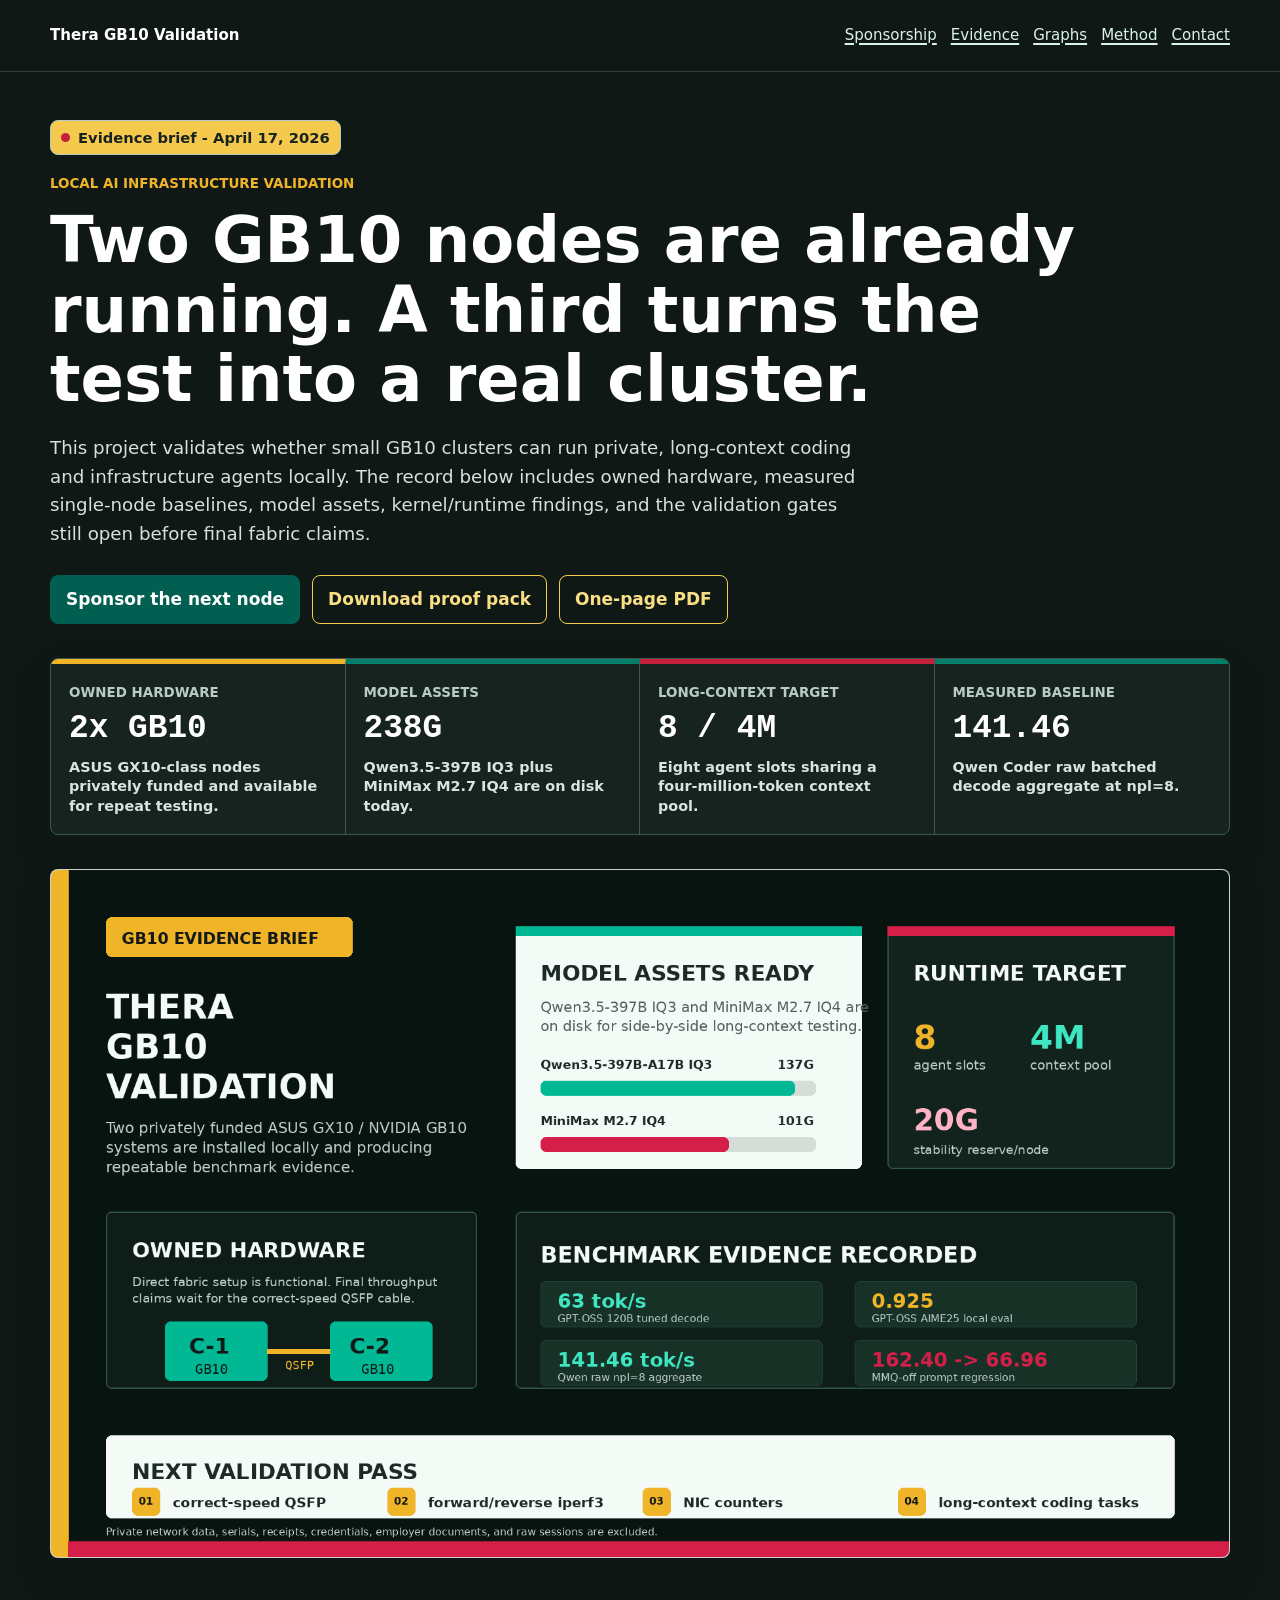
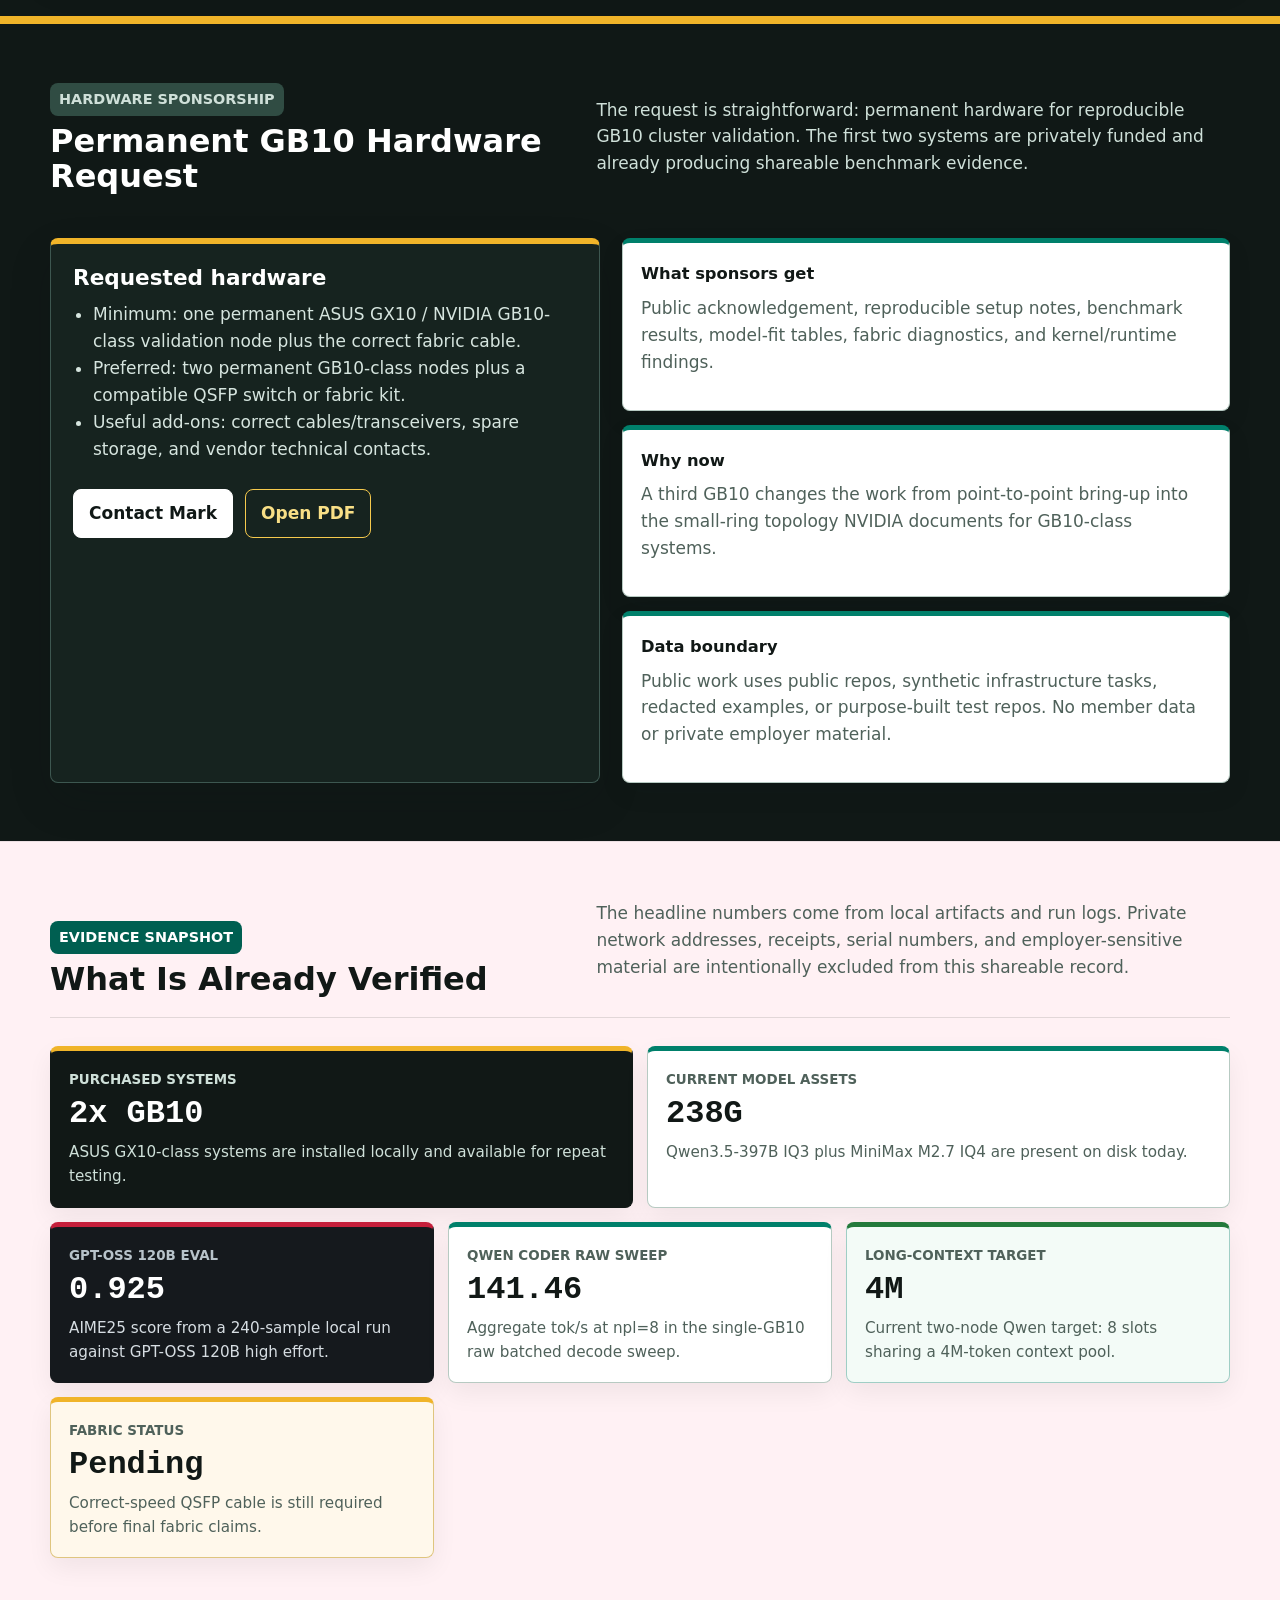
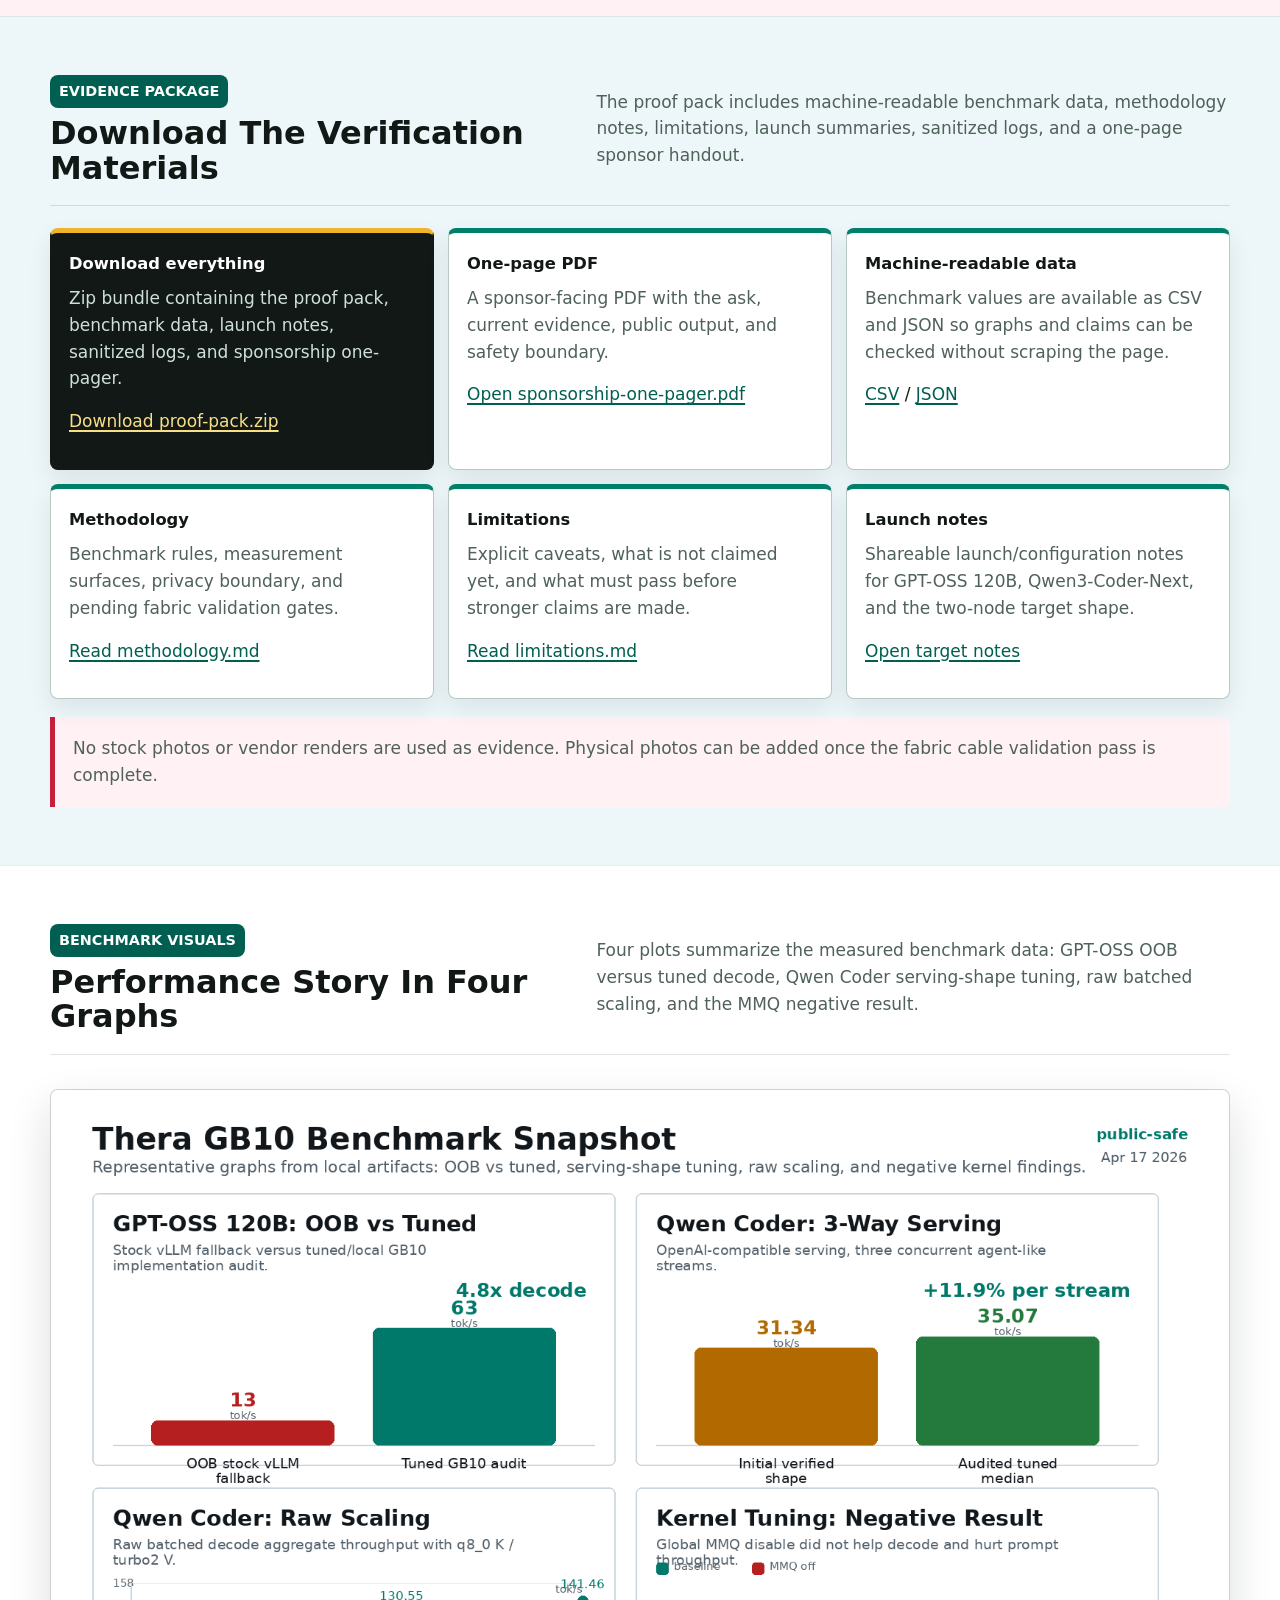
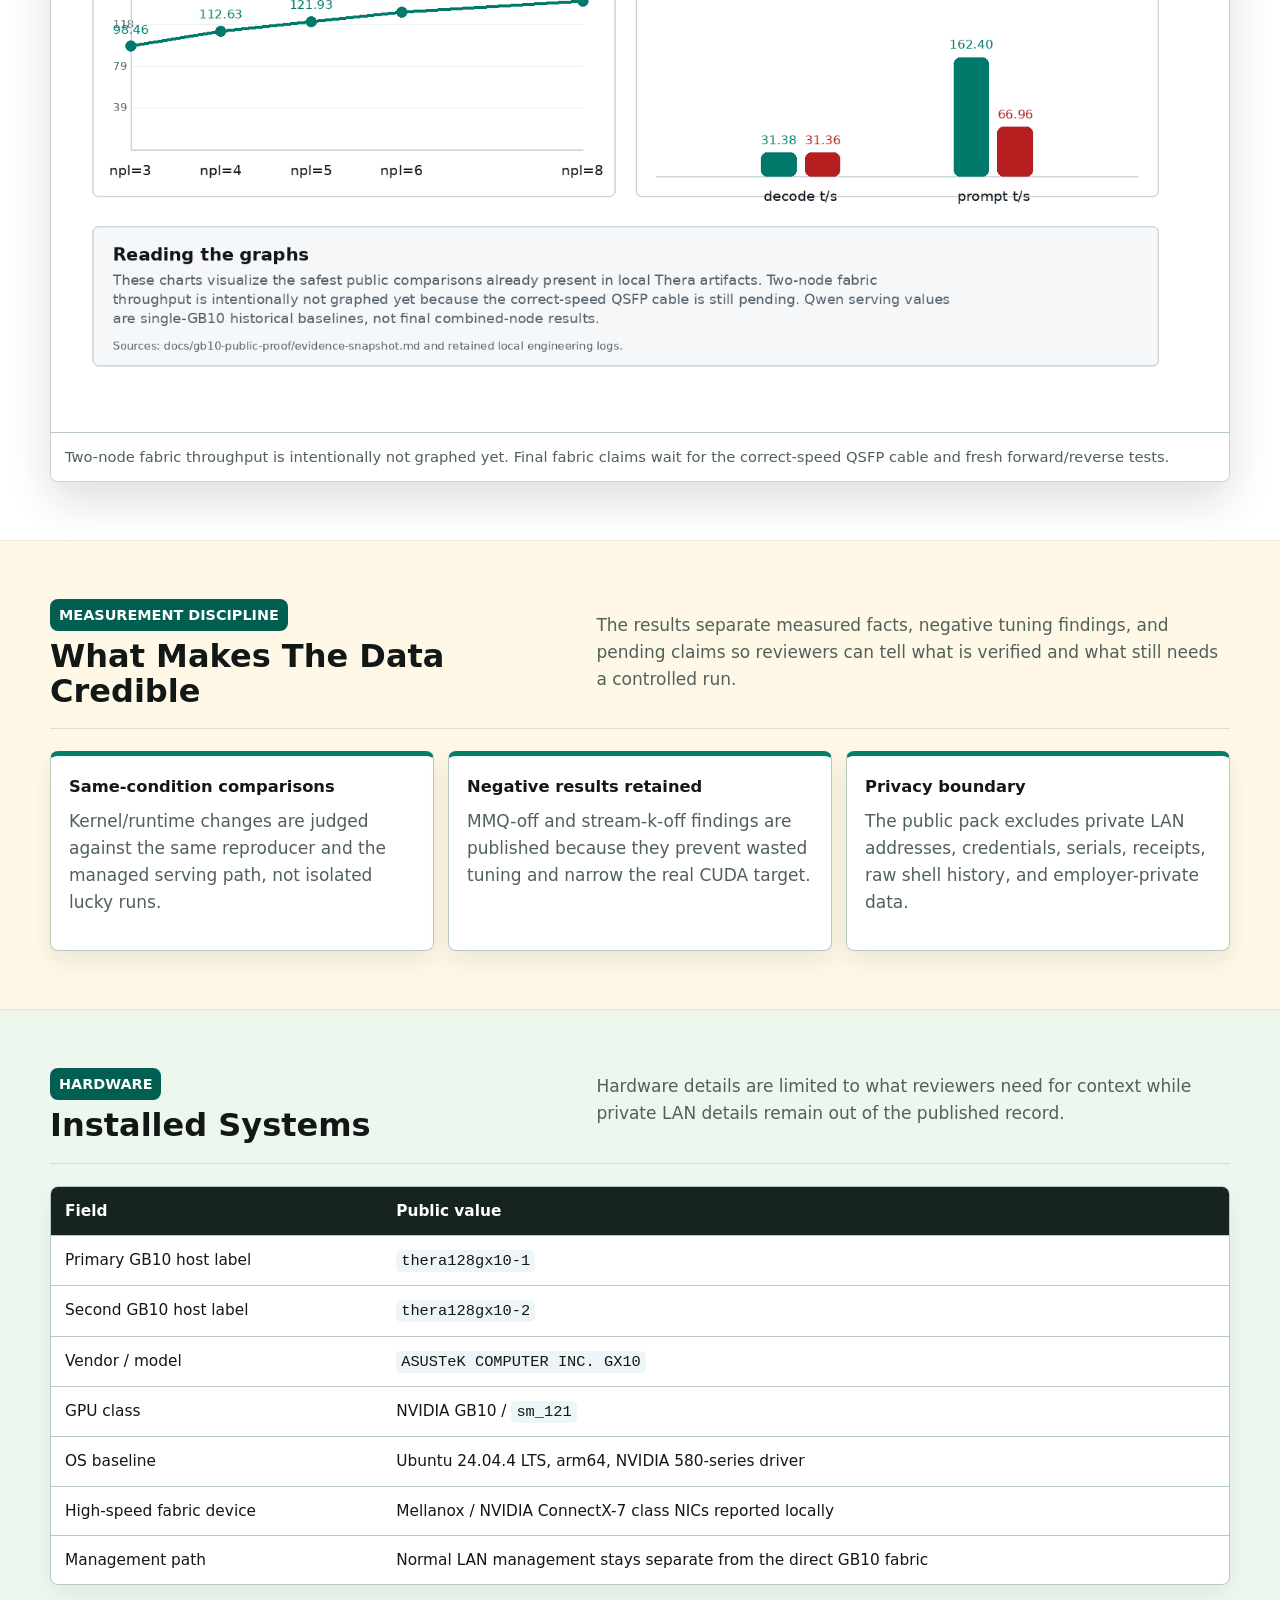
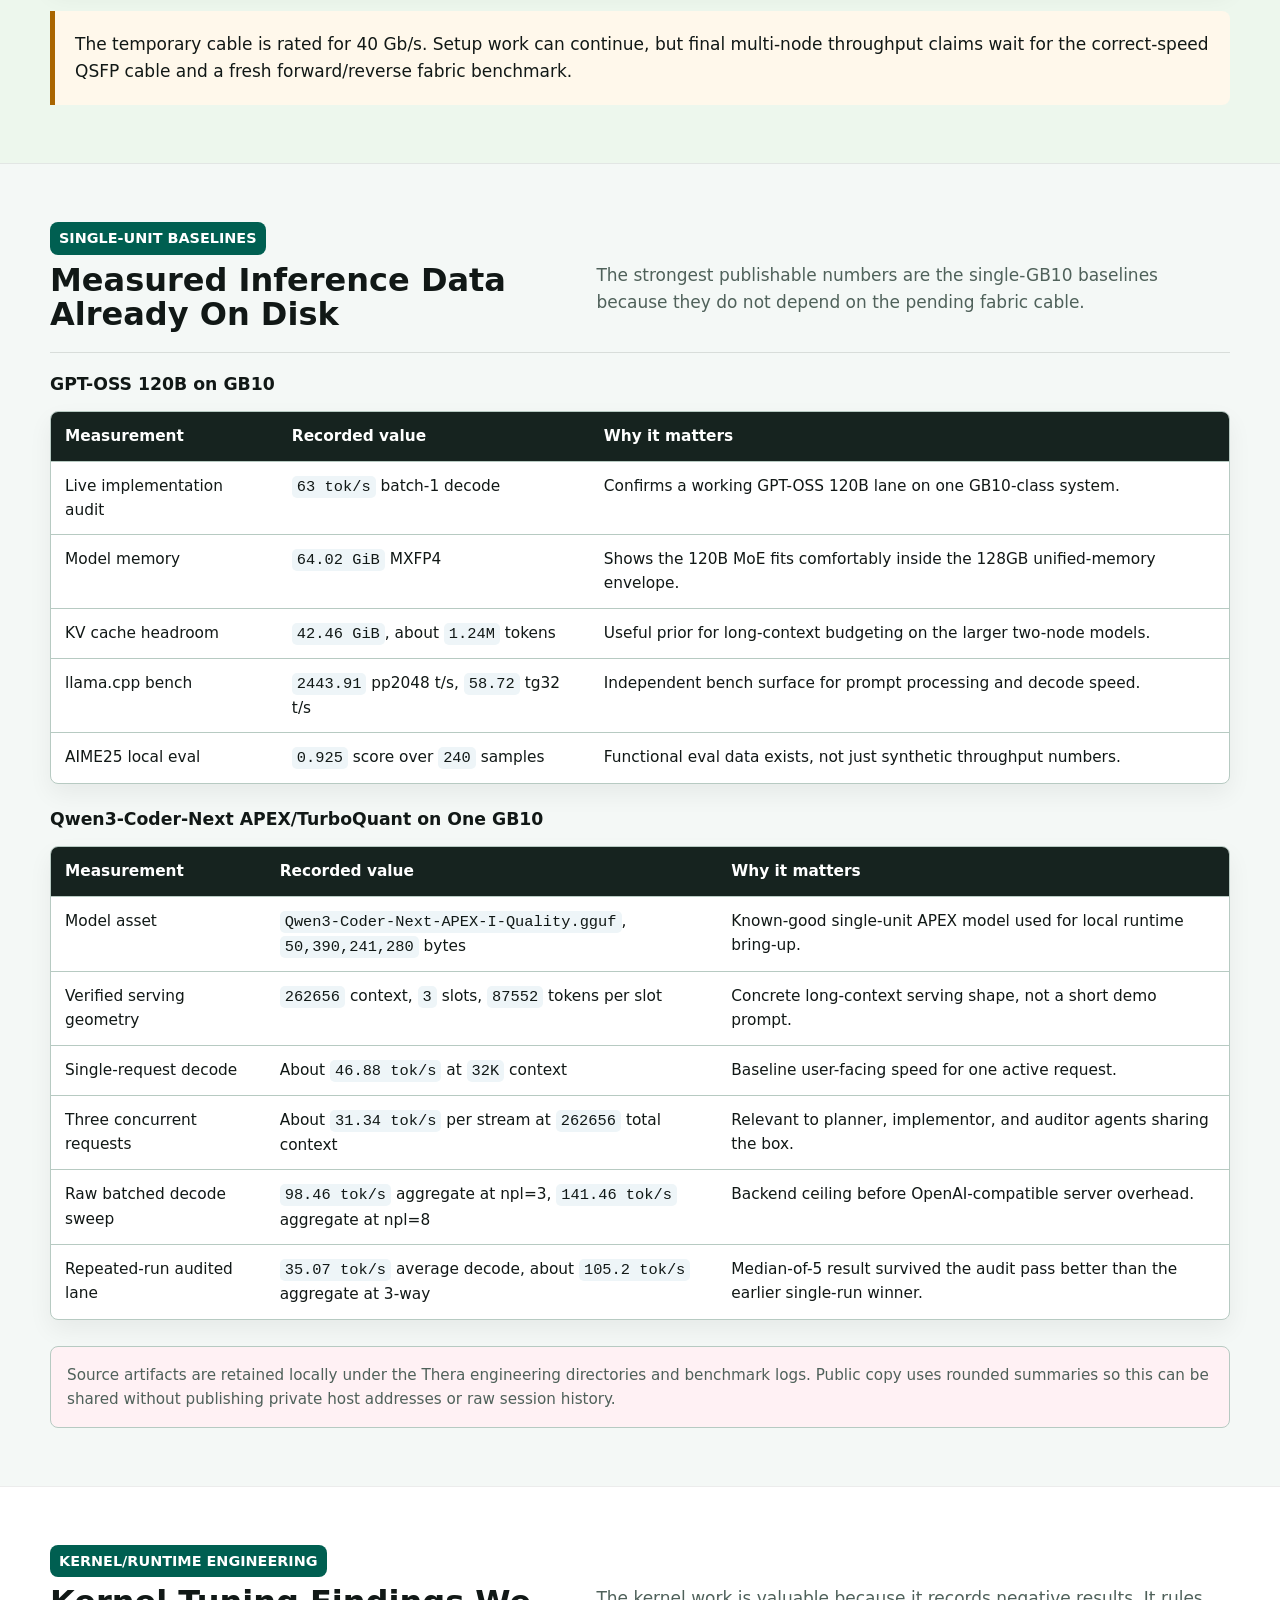
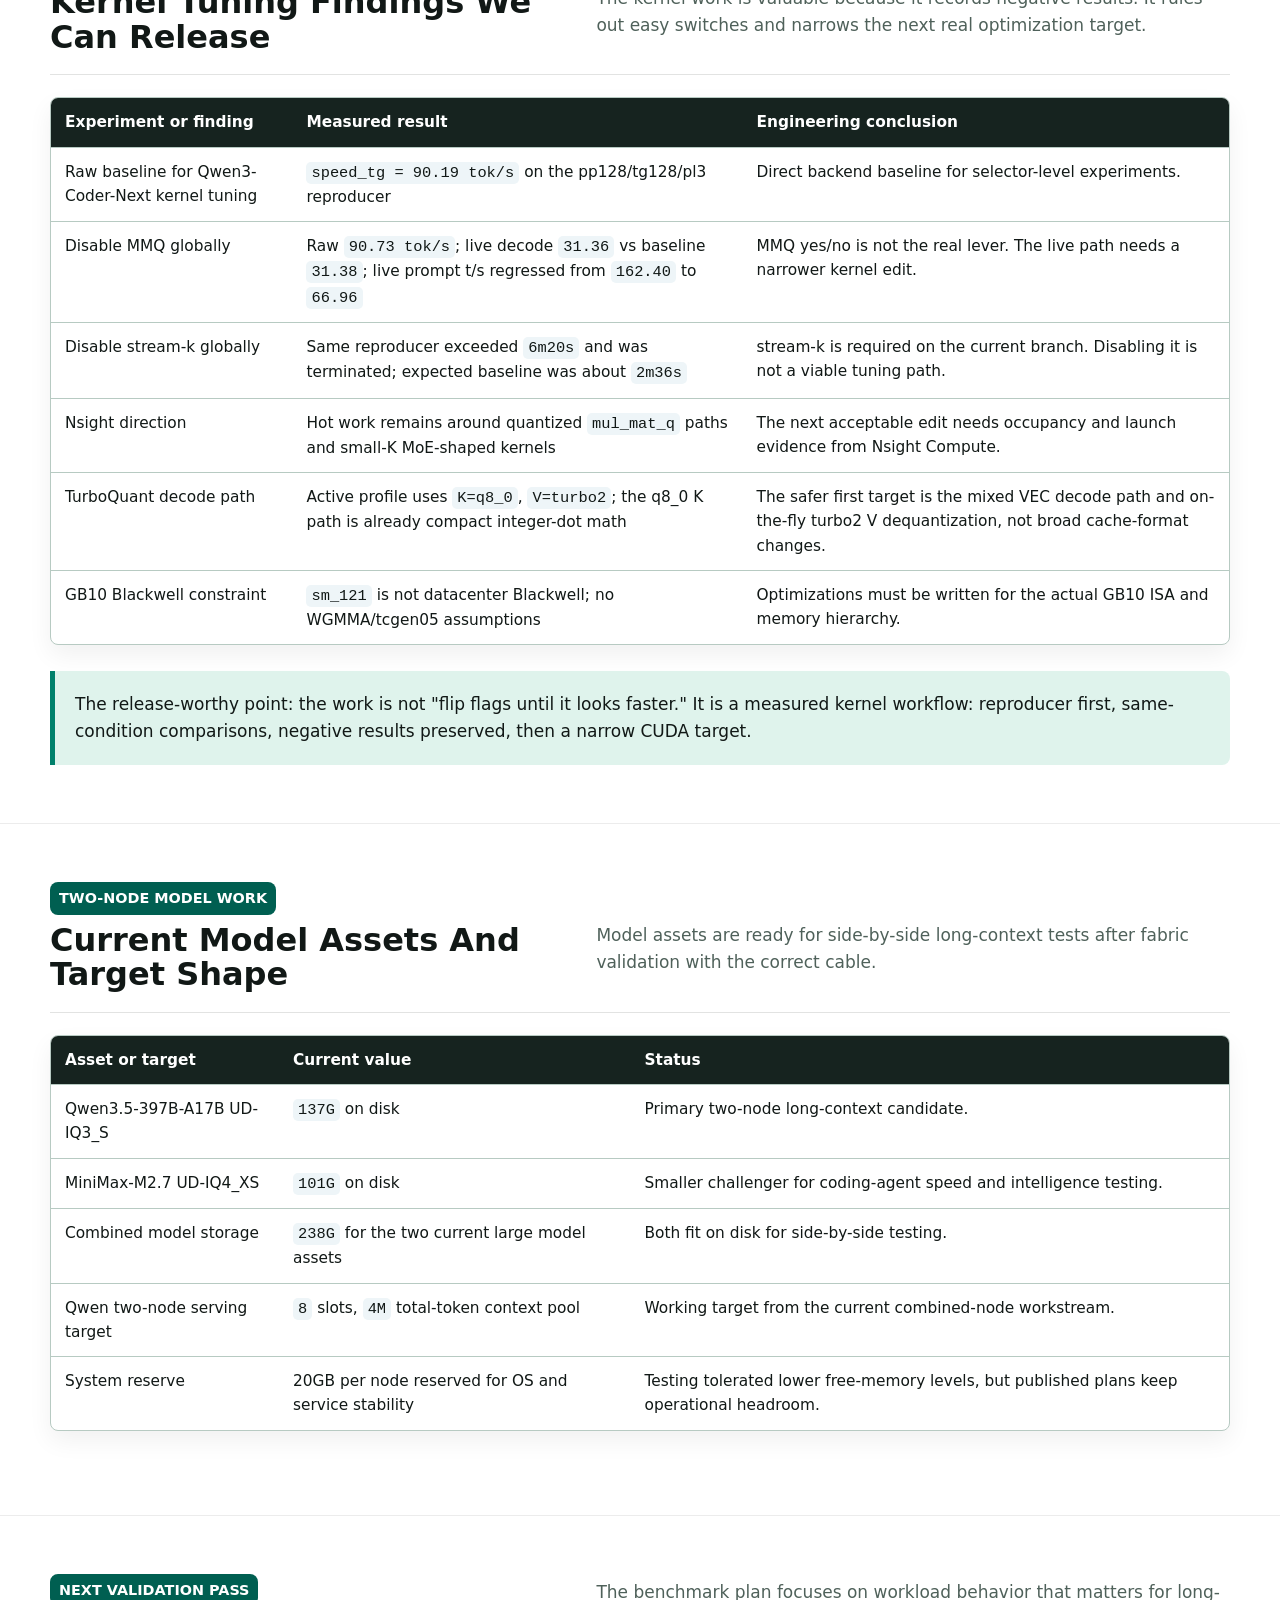
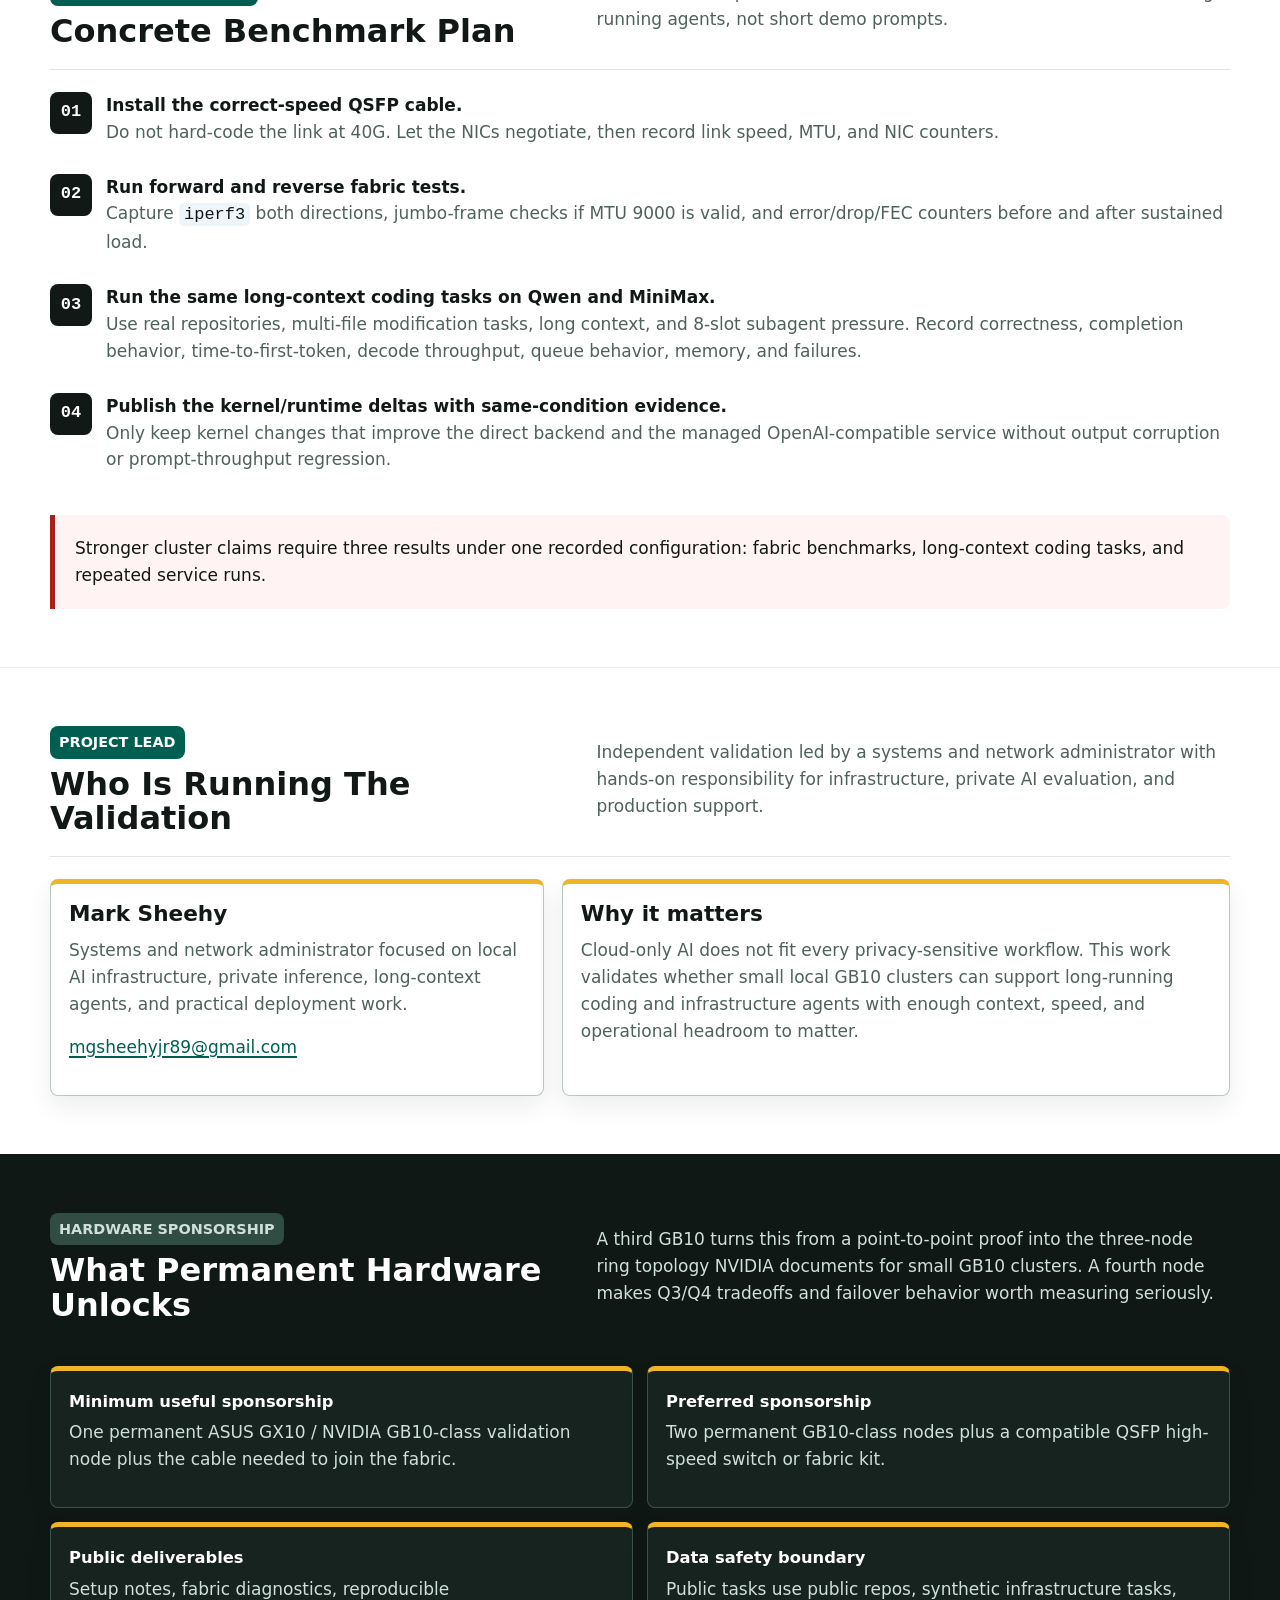
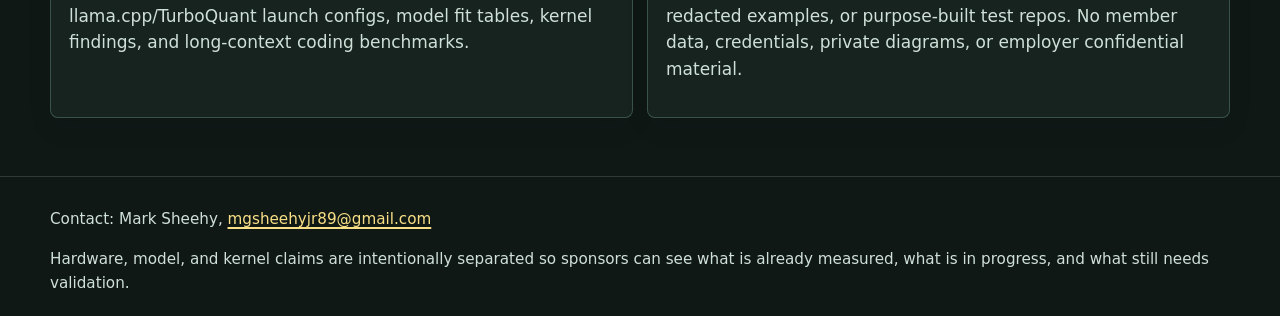
==== commit ee0b7031: "Polish GB10 public sponsorship page" ====
--- a/index.html
+++ b/index.html
@@ -4,21 +4,21 @@
   <meta charset="utf-8">
   <meta name="viewport" content="width=device-width, initial-scale=1">
   <title>Thera GB10 Field Validation</title>
-  <meta name="description" content="Public-safe proof pack from two personally purchased ASUS GX10 / NVIDIA GB10 systems: model assets, benchmark baselines, kernel findings, and a permanent hardware sponsorship ask.">
+  <meta name="description" content="Shareable evidence package from two privately funded ASUS GX10 / NVIDIA GB10 systems: model assets, benchmark baselines, kernel findings, and a permanent hardware sponsorship request.">
   <meta name="author" content="Mark Sheehy">
   <link rel="canonical" href="https://mgsheehyjr89.github.io/">
   <link rel="icon" href="favicon.png" type="image/png">
   <meta property="og:type" content="website">
   <meta property="og:site_name" content="Thera Field Lab">
   <meta property="og:title" content="Thera GB10 Field Validation">
-  <meta property="og:description" content="Two owned GB10 nodes, public benchmark evidence, a downloadable proof pack, and a permanent hardware sponsorship ask for local long-context coding agents.">
+  <meta property="og:description" content="Two owned GB10 nodes, benchmark evidence, a downloadable proof pack, and a permanent hardware sponsorship request for local long-context coding agents.">
   <meta property="og:url" content="https://mgsheehyjr89.github.io/">
   <meta property="og:image" content="https://mgsheehyjr89.github.io/social-card.png">
   <meta property="og:image:width" content="1200">
   <meta property="og:image:height" content="630">
   <meta name="twitter:card" content="summary_large_image">
   <meta name="twitter:title" content="Thera GB10 Field Validation">
-  <meta name="twitter:description" content="Two owned GB10 nodes, public benchmark evidence, a downloadable proof pack, and a permanent hardware sponsorship ask.">
+  <meta name="twitter:description" content="Two owned GB10 nodes, benchmark evidence, a downloadable proof pack, and a permanent hardware sponsorship request.">
   <meta name="twitter:image" content="https://mgsheehyjr89.github.io/social-card.png">
   <style>
     :root {
@@ -488,7 +488,7 @@
     }
 
     .sponsor-ask h3,
-    .operator-card h3 {
+    .profile-card h3 {
       margin: 0 0 12px;
       font-size: 1.35rem;
     }
@@ -504,7 +504,6 @@
       padding-left: 20px;
     }
 
-    .sponsor-grid,
     .proof-pack-grid,
     .method-grid {
       display: grid;
@@ -512,10 +511,16 @@
       gap: 14px;
     }
 
+    .sponsor-grid {
+      display: grid;
+      grid-template-columns: 1fr;
+      gap: 14px;
+    }
+
     .sponsor-card,
     .proof-card,
     .method-card,
-    .operator-card {
+    .profile-card {
       padding: 18px;
       border: 1px solid var(--line);
       border-top: 5px solid var(--accent);
@@ -555,13 +560,13 @@
       color: #cfe0d9;
     }
 
-    .operator-grid {
+    .profile-grid {
       display: grid;
       grid-template-columns: minmax(280px, 0.85fr) minmax(340px, 1.15fr);
       gap: 18px;
     }
 
-    .operator-card {
+    .profile-card {
       border-top-color: var(--accent-gold);
     }
 
@@ -725,7 +730,7 @@
       .sponsor-grid,
       .proof-pack-grid,
       .method-grid,
-      .operator-grid {
+      .profile-grid {
         grid-template-columns: 1fr;
       }
 
@@ -792,10 +797,10 @@
 <body>
   <main class="page">
     <div class="topbar">
-      <div class="brand">Thera Field Lab</div>
+      <div class="brand">Thera GB10 Validation</div>
       <nav class="nav" aria-label="Page sections">
-        <a href="#ask">Ask</a>
-        <a href="#proof-pack">Proof pack</a>
+        <a href="#ask">Sponsorship</a>
+        <a href="#proof-pack">Evidence</a>
         <a href="#graphs">Graphs</a>
         <a href="#method">Method</a>
         <a href="mailto:mgsheehyjr89@gmail.com">Contact</a>
@@ -804,10 +809,10 @@
 
     <header class="masthead">
       <div class="hero-copy">
-        <div class="eyebrow">Public-safe snapshot - April 17, 2026</div>
-        <p class="hero-overline">Local long-context inference field report</p>
-        <h1>Hardware in hand. Benchmarks on disk. The next pass proves the fabric.</h1>
-        <p class="lead">Two personally purchased ASUS GX10 / NVIDIA GB10 systems are already running local inference work. The publishable record includes GPT-OSS 120B results, Qwen3-Coder-Next APEX/TurboQuant serving data, model assets for the two-node tests, and kernel findings from the GB10 runtime path.</p>
+        <div class="eyebrow">Evidence brief - April 17, 2026</div>
+        <p class="hero-overline">Local AI infrastructure validation</p>
+        <h1>Two GB10 nodes are already running. A third turns the test into a real cluster.</h1>
+        <p class="lead">This project validates whether small GB10 clusters can run private, long-context coding and infrastructure agents locally. The record below includes owned hardware, measured single-node baselines, model assets, kernel/runtime findings, and the validation gates still open before final fabric claims.</p>
         <div class="actions">
           <a class="button" href="#ask">Sponsor the next node</a>
           <a class="button secondary" href="proof-pack.zip">Download proof pack</a>
@@ -819,7 +824,7 @@
         <div class="hero-stat gold">
           <span>Owned hardware</span>
           <strong>2x GB10</strong>
-          <em>ASUS GX10-class nodes paid for personally and running locally.</em>
+          <em>ASUS GX10-class nodes privately funded and available for repeat testing.</em>
         </div>
         <div class="hero-stat">
           <span>Model assets</span>
@@ -839,22 +844,22 @@
       </div>
 
       <figure class="proof-image hero-proof">
-        <img src="evidence-visual.png" alt="Sanitized Thera GB10 field validation snapshot with two GB10 nodes, runtime target, model assets, and next validation steps.">
+        <img src="evidence-visual.png" alt="Thera GB10 validation evidence brief with two GB10 nodes, runtime target, model assets, benchmark proof, and next validation steps.">
       </figure>
     </header>
 
     <section class="section dark-section" id="ask" aria-labelledby="ask-heading">
       <div class="section-header">
         <div>
-          <p class="section-label">Permanent hardware ask</p>
-          <h2 id="ask-heading">Sponsor The Next GB10 Node</h2>
-        </div>
-        <p class="muted">The useful ask is permanent hardware, not a loaner. The existing two systems were purchased personally and are already producing public-safe benchmark evidence.</p>
+          <p class="section-label">Hardware sponsorship</p>
+          <h2 id="ask-heading">Permanent GB10 Hardware Request</h2>
+        </div>
+        <p class="muted">The request is straightforward: permanent hardware for reproducible GB10 cluster validation. The first two systems are privately funded and already producing shareable benchmark evidence.</p>
       </div>
 
       <div class="sponsor-panel">
         <div class="sponsor-ask">
-          <h3>What I am asking for</h3>
+          <h3>Requested hardware</h3>
           <ul>
             <li>Minimum: one permanent ASUS GX10 / NVIDIA GB10-class validation node plus the correct fabric cable.</li>
             <li>Preferred: two permanent GB10-class nodes plus a compatible QSFP switch or fabric kit.</li>
@@ -886,17 +891,17 @@
     <section class="section" aria-labelledby="summary-heading">
       <div class="section-header">
         <div>
-          <p class="section-label">Current public proof</p>
-          <h2 id="summary-heading">The Case At A Glance</h2>
-        </div>
-        <p class="muted">These numbers come from local artifacts and run logs on the GB10 workstream. Private network addresses, receipts, serial numbers, and employer-sensitive material are intentionally excluded from the public version.</p>
+          <p class="section-label">Evidence snapshot</p>
+          <h2 id="summary-heading">What Is Already Verified</h2>
+        </div>
+        <p class="muted">The headline numbers come from local artifacts and run logs. Private network addresses, receipts, serial numbers, and employer-sensitive material are intentionally excluded from this shareable record.</p>
       </div>
 
       <div class="metric-grid" aria-label="Evidence summary metrics">
         <div class="metric wide hero-metric">
           <div class="metric-label">Purchased systems</div>
           <div class="metric-value">2x GB10</div>
-          <p class="metric-copy">ASUS GX10-class nodes are already local and under direct operator control.</p>
+          <p class="metric-copy">ASUS GX10-class systems are installed locally and available for repeat testing.</p>
         </div>
         <div class="metric wide">
           <div class="metric-label">Current model assets</div>
@@ -929,16 +934,16 @@
     <section class="section" id="proof-pack" aria-labelledby="proof-pack-heading">
       <div class="section-header">
         <div>
-          <p class="section-label">Proof pack</p>
-          <h2 id="proof-pack-heading">Artifacts People Can Inspect</h2>
-        </div>
-        <p class="muted">The page now has a downloadable proof pack with machine-readable benchmark data, methodology, limitations, launch notes, sanitized summaries, and a one-page sponsor handout.</p>
+          <p class="section-label">Evidence package</p>
+          <h2 id="proof-pack-heading">Download The Verification Materials</h2>
+        </div>
+        <p class="muted">The proof pack includes machine-readable benchmark data, methodology notes, limitations, launch summaries, sanitized logs, and a one-page sponsor handout.</p>
       </div>
 
       <div class="proof-pack-grid">
         <div class="proof-card featured">
           <strong>Download everything</strong>
-          <p class="muted">Zip bundle containing the public-safe proof pack, benchmark data, launch notes, sanitized logs, and sponsorship one-pager.</p>
+          <p class="muted">Zip bundle containing the proof pack, benchmark data, launch notes, sanitized logs, and sponsorship one-pager.</p>
           <p><a href="proof-pack.zip">Download proof-pack.zip</a></p>
         </div>
         <div class="proof-card">
@@ -963,23 +968,23 @@
         </div>
         <div class="proof-card">
           <strong>Launch notes</strong>
-          <p class="muted">Public-safe launch/configuration notes for GPT-OSS 120B, Qwen3-Coder-Next, and the two-node target shape.</p>
+          <p class="muted">Shareable launch/configuration notes for GPT-OSS 120B, Qwen3-Coder-Next, and the two-node target shape.</p>
           <p><a href="proof-pack/launch-configs/two-node-target.md">Open target notes</a></p>
         </div>
       </div>
 
       <div class="media-note">
-        Physical photos of the two GB10 systems and cable/fabric setup should be added next from the operator's phone. I am not substituting stock photos for real proof.
+        No stock photos or vendor renders are used as evidence. Physical photos can be added once the fabric cable validation pass is complete.
       </div>
     </section>
 
     <section class="section" id="graphs" aria-labelledby="graphs-heading">
       <div class="section-header">
         <div>
-          <p class="section-label">Representative graphs</p>
+          <p class="section-label">Benchmark visuals</p>
           <h2 id="graphs-heading">Performance Story In Four Graphs</h2>
         </div>
-        <p class="muted">These graphs turn the public-safe benchmark values into something easier to scan: GPT-OSS OOB versus tuned decode, Qwen Coder serving-shape tuning, raw batched scaling, and the MMQ negative result.</p>
+        <p class="muted">Four plots summarize the measured benchmark data: GPT-OSS OOB versus tuned decode, Qwen Coder serving-shape tuning, raw batched scaling, and the MMQ negative result.</p>
       </div>
 
       <figure class="proof-image">
@@ -991,10 +996,10 @@
     <section class="section" id="method" aria-labelledby="method-heading">
       <div class="section-header">
         <div>
-          <p class="section-label">Method and trust boundary</p>
+          <p class="section-label">Measurement discipline</p>
           <h2 id="method-heading">What Makes The Data Credible</h2>
         </div>
-        <p class="muted">The public results separate measured facts, negative tuning findings, and pending claims. That makes the page more useful than a marketing benchmark screenshot.</p>
+        <p class="muted">The results separate measured facts, negative tuning findings, and pending claims so reviewers can tell what is verified and what still needs a controlled run.</p>
       </div>
 
       <div class="method-grid">
@@ -1017,9 +1022,9 @@
       <div class="section-header">
         <div>
           <p class="section-label">Hardware</p>
-          <h2 id="hardware-heading">What Is In The Rack Today</h2>
-        </div>
-        <p class="muted">The public record can identify the class of hardware and current local roles without publishing private LAN details.</p>
+          <h2 id="hardware-heading">Installed Systems</h2>
+        </div>
+        <p class="muted">Hardware details are limited to what reviewers need for context while private LAN details remain out of the published record.</p>
       </div>
 
       <div class="table-wrap">
@@ -1189,7 +1194,7 @@
             <tr>
               <td>Raw baseline for Qwen3-Coder-Next kernel tuning</td>
               <td><code>speed_tg = 90.19 tok/s</code> on the pp128/tg128/pl3 reproducer</td>
-              <td>This is the direct backend baseline for selector-level experiments.</td>
+              <td>Direct backend baseline for selector-level experiments.</td>
             </tr>
             <tr>
               <td>Disable MMQ globally</td>
@@ -1231,7 +1236,7 @@
           <p class="section-label">Two-node model work</p>
           <h2 id="assets-heading">Current Model Assets And Target Shape</h2>
         </div>
-        <p class="muted">The two-node work is where the next public benchmark will land once the fabric is validated with the correct cable.</p>
+        <p class="muted">Model assets are ready for side-by-side long-context tests after fabric validation with the correct cable.</p>
       </div>
 
       <div class="table-wrap">
@@ -1266,8 +1271,8 @@
             </tr>
             <tr>
               <td>System reserve</td>
-              <td>20GB per node reserved for OS and stability in public planning</td>
-              <td>Internal testing tolerated lower free-memory levels, but public claims should keep headroom.</td>
+              <td>20GB per node reserved for OS and service stability</td>
+              <td>Testing tolerated lower free-memory levels, but published plans keep operational headroom.</td>
             </tr>
           </tbody>
         </table>
@@ -1280,7 +1285,7 @@
           <p class="section-label">Next validation pass</p>
           <h2 id="next-heading">Concrete Benchmark Plan</h2>
         </div>
-        <p class="muted">The next run should produce data that matters for agent work, not short prompt theater.</p>
+        <p class="muted">The benchmark plan focuses on workload behavior that matters for long-running agents, not short demo prompts.</p>
       </div>
 
       <ol class="timeline">
@@ -1315,27 +1320,27 @@
       </ol>
 
       <div class="band critical">
-        No public claim should say "combined inference server is solved" until the fabric run, long-context coding tasks, and repeated-run service benchmarks all pass under the same recorded configuration.
+        Stronger cluster claims require three results under one recorded configuration: fabric benchmarks, long-context coding tasks, and repeated service runs.
       </div>
     </section>
 
-    <section class="section" id="operator" aria-labelledby="operator-heading">
+    <section class="section" id="project-lead" aria-labelledby="project-lead-heading">
       <div class="section-header">
         <div>
-          <p class="section-label">Operator credibility</p>
-          <h2 id="operator-heading">Who Is Running This</h2>
-        </div>
-        <p class="muted">This is a personal field-validation effort by a systems operator with real network and infrastructure responsibilities. Employer names are context, not employer endorsement.</p>
-      </div>
-
-      <div class="operator-grid">
-        <div class="operator-card">
+          <p class="section-label">Project lead</p>
+          <h2 id="project-lead-heading">Who Is Running The Validation</h2>
+        </div>
+        <p class="muted">Independent validation led by a systems and network administrator with hands-on responsibility for infrastructure, private AI evaluation, and production support.</p>
+      </div>
+
+      <div class="profile-grid">
+        <div class="profile-card">
           <h3>Mark Sheehy</h3>
           <p class="muted">Systems and network administrator focused on local AI infrastructure, private inference, long-context agents, and practical deployment work.</p>
           <p><a href="mailto:mgsheehyjr89@gmail.com">mgsheehyjr89@gmail.com</a></p>
         </div>
-        <div class="operator-card">
-          <h3>Why this project exists</h3>
+        <div class="profile-card">
+          <h3>Why it matters</h3>
           <p class="muted">Cloud-only AI does not fit every privacy-sensitive workflow. This work validates whether small local GB10 clusters can support long-running coding and infrastructure agents with enough context, speed, and operational headroom to matter.</p>
         </div>
       </div>
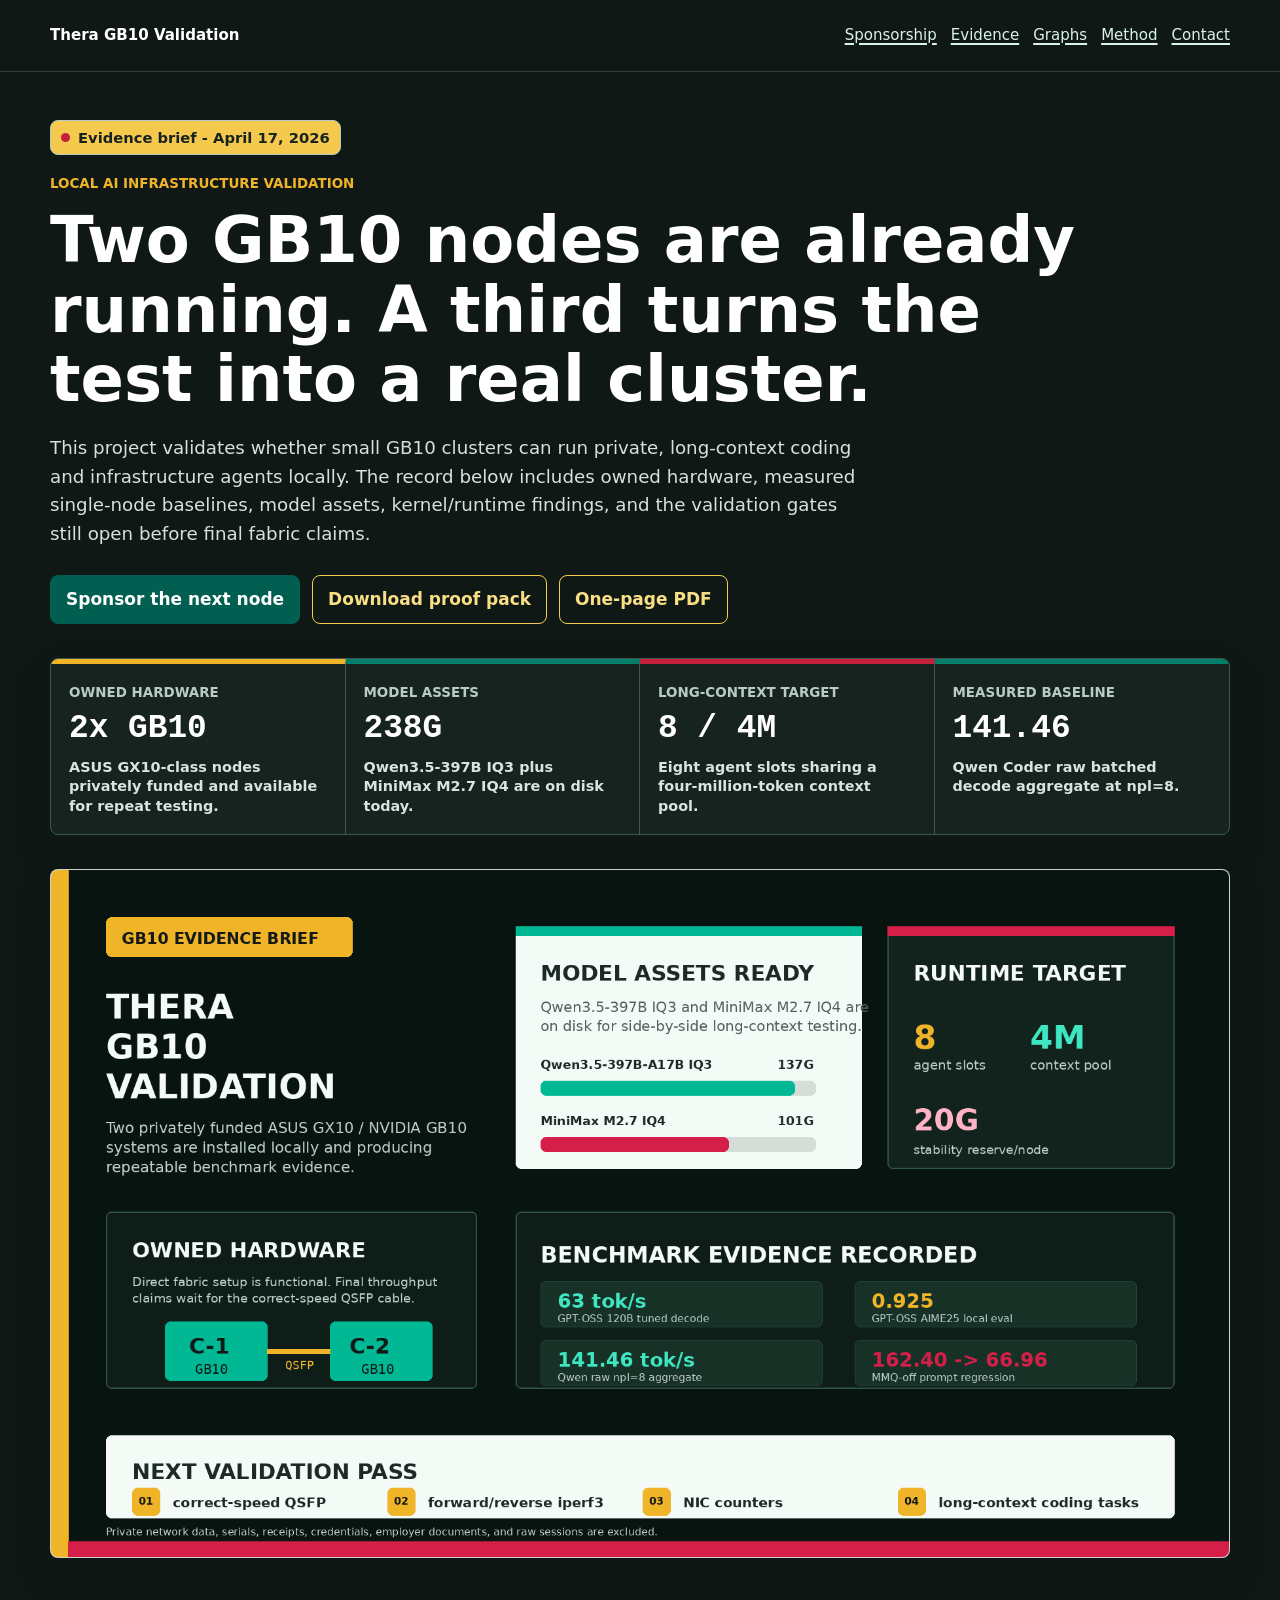
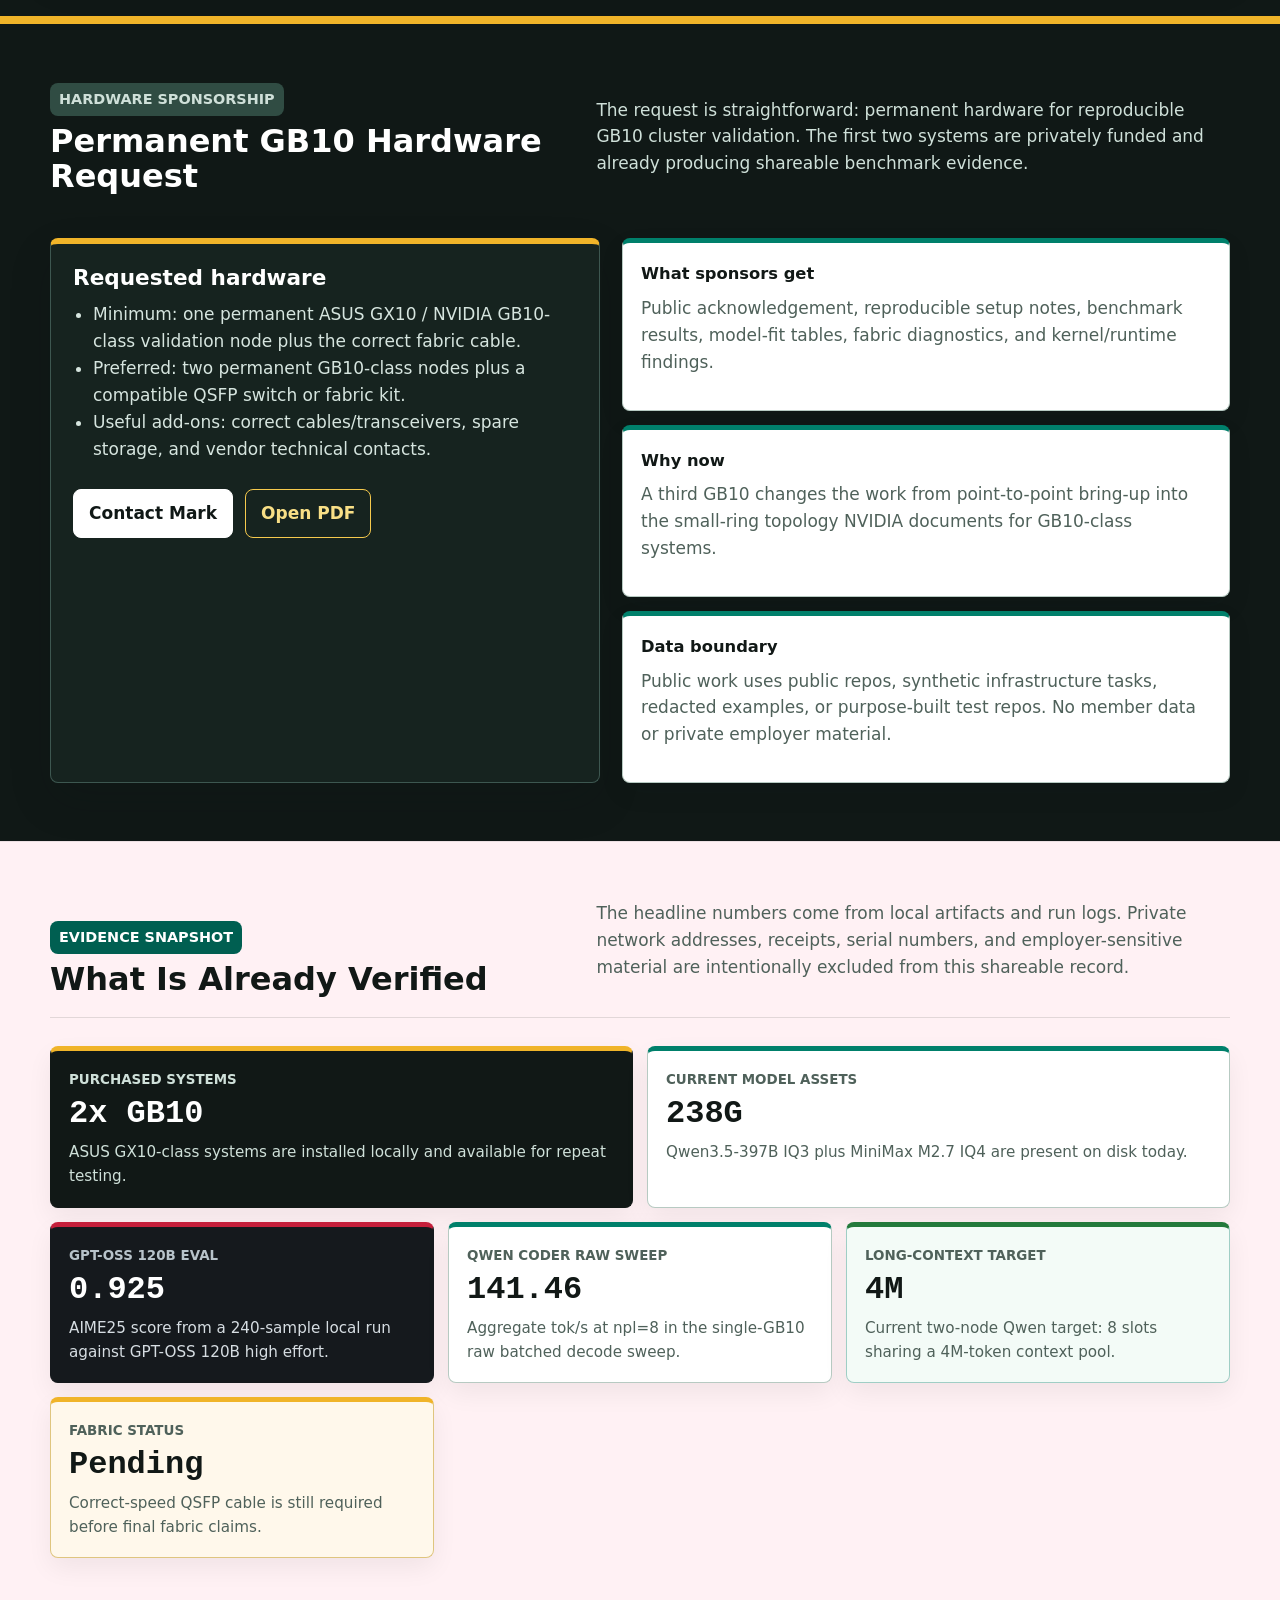
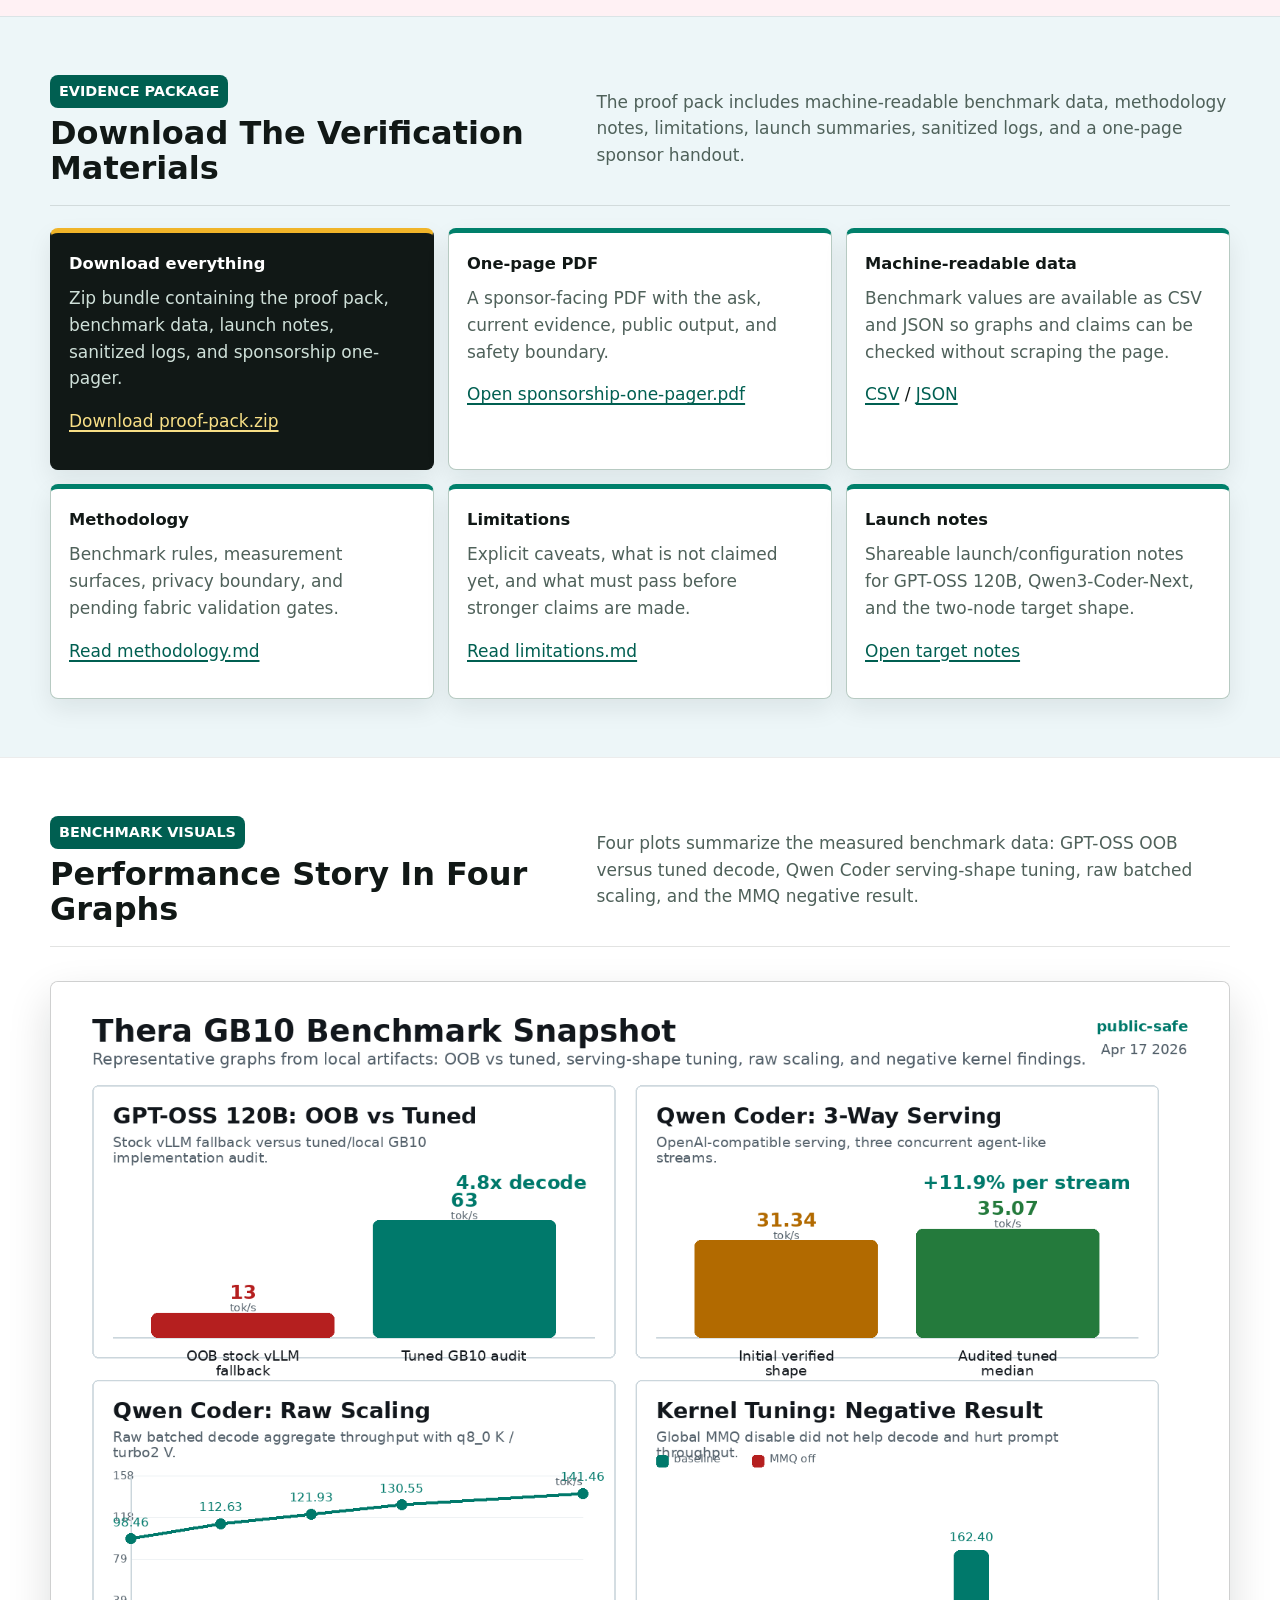
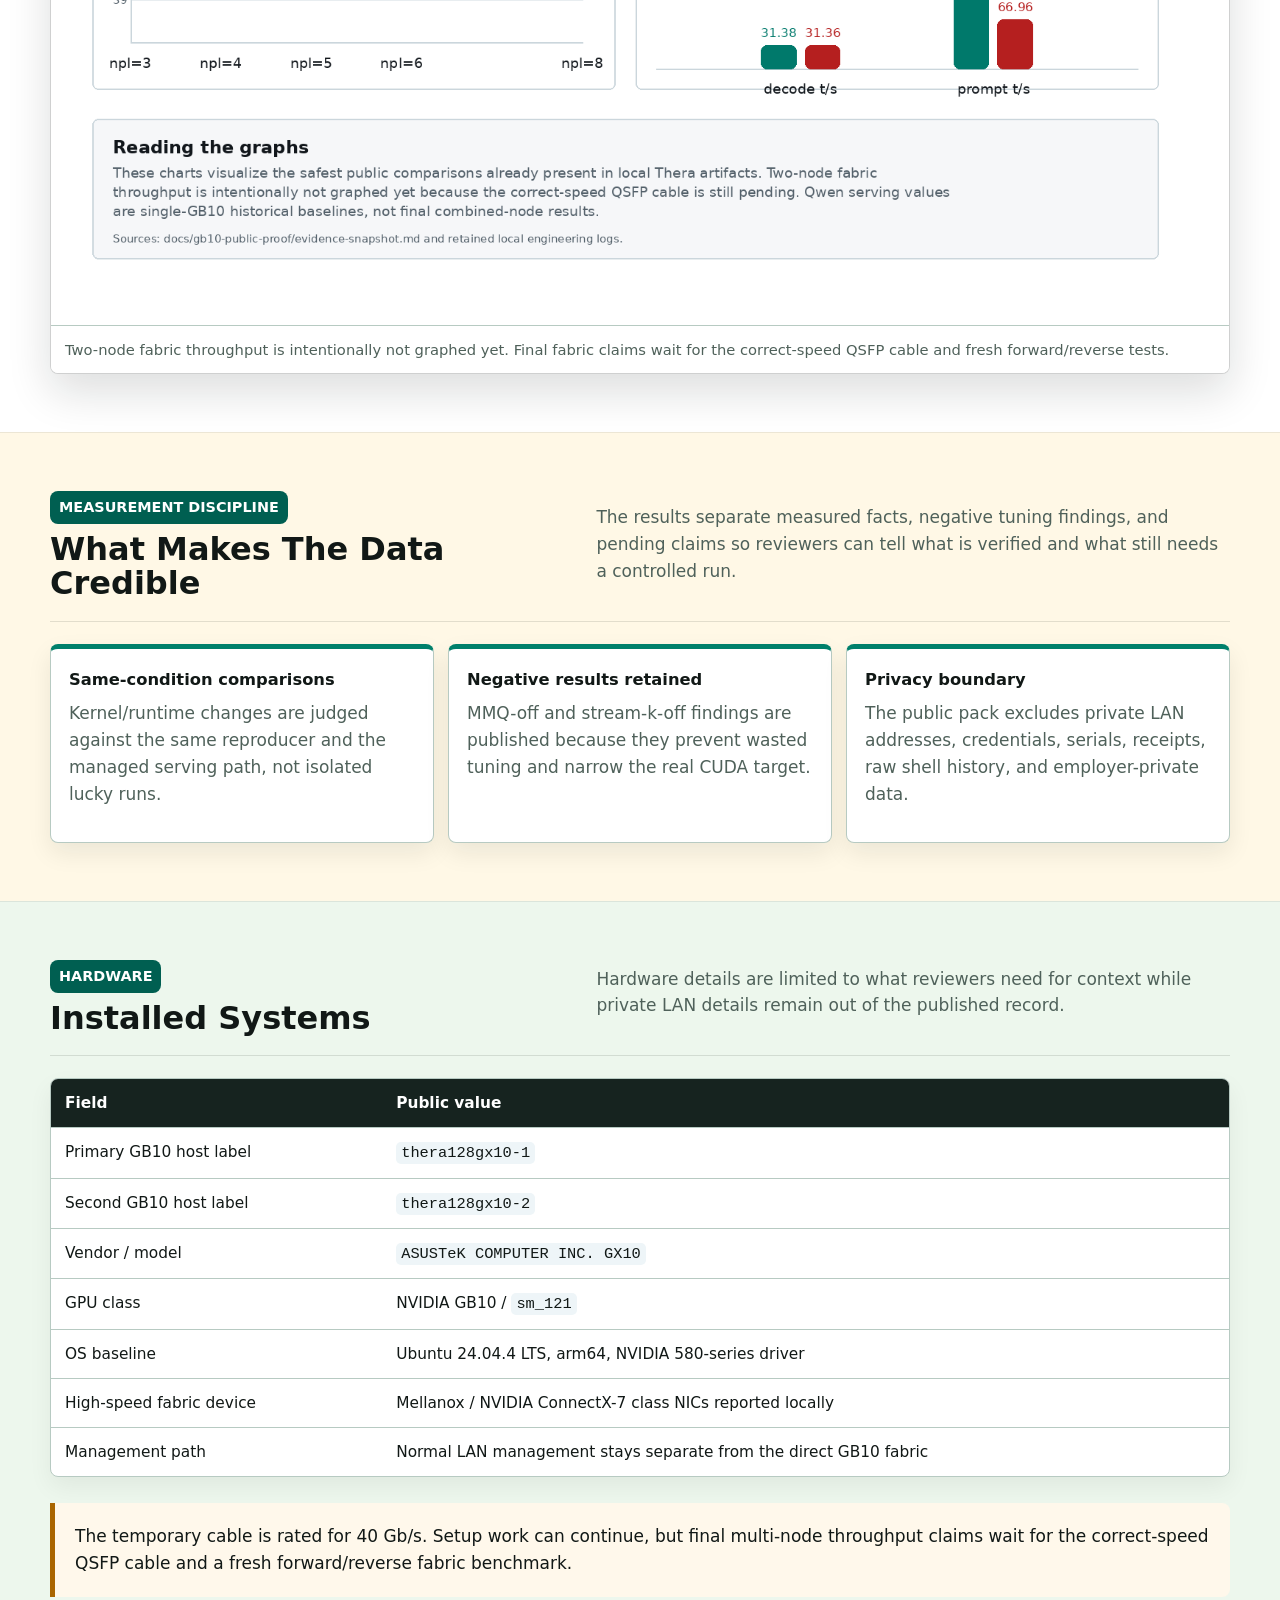
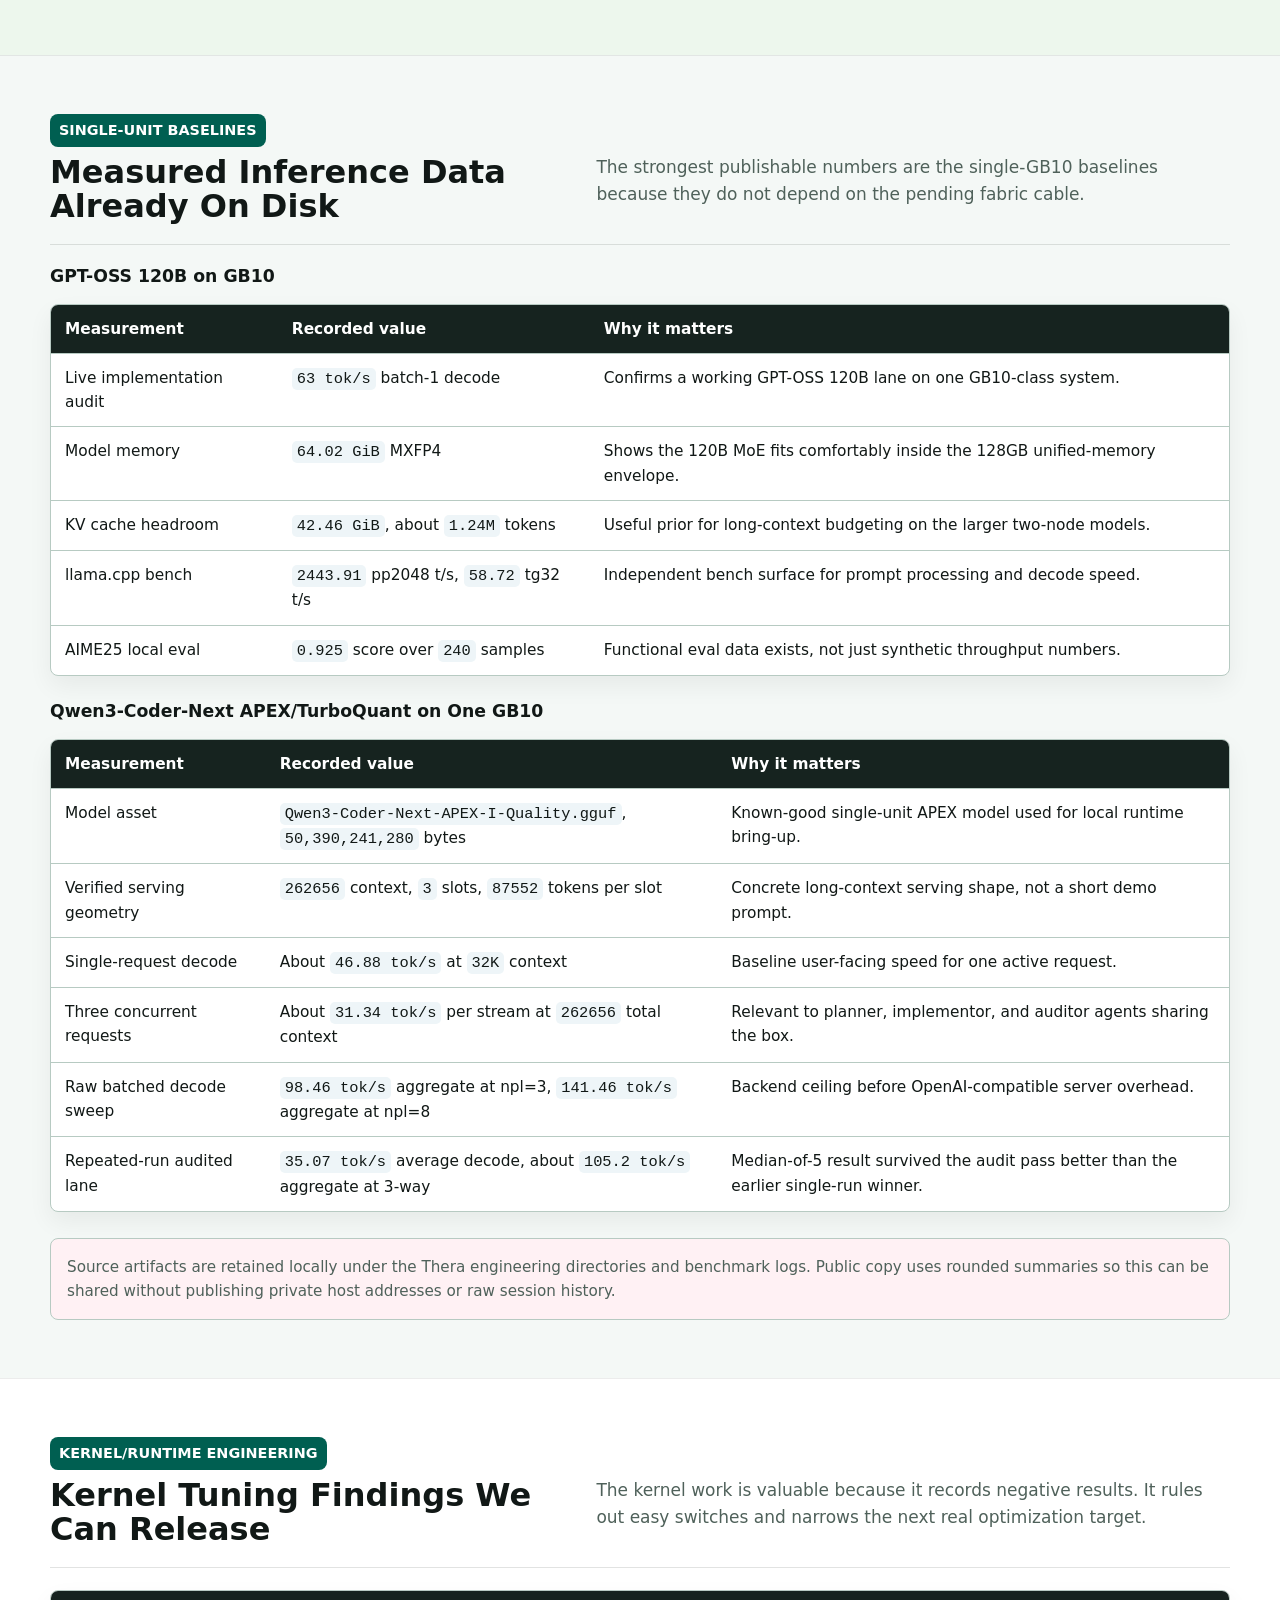
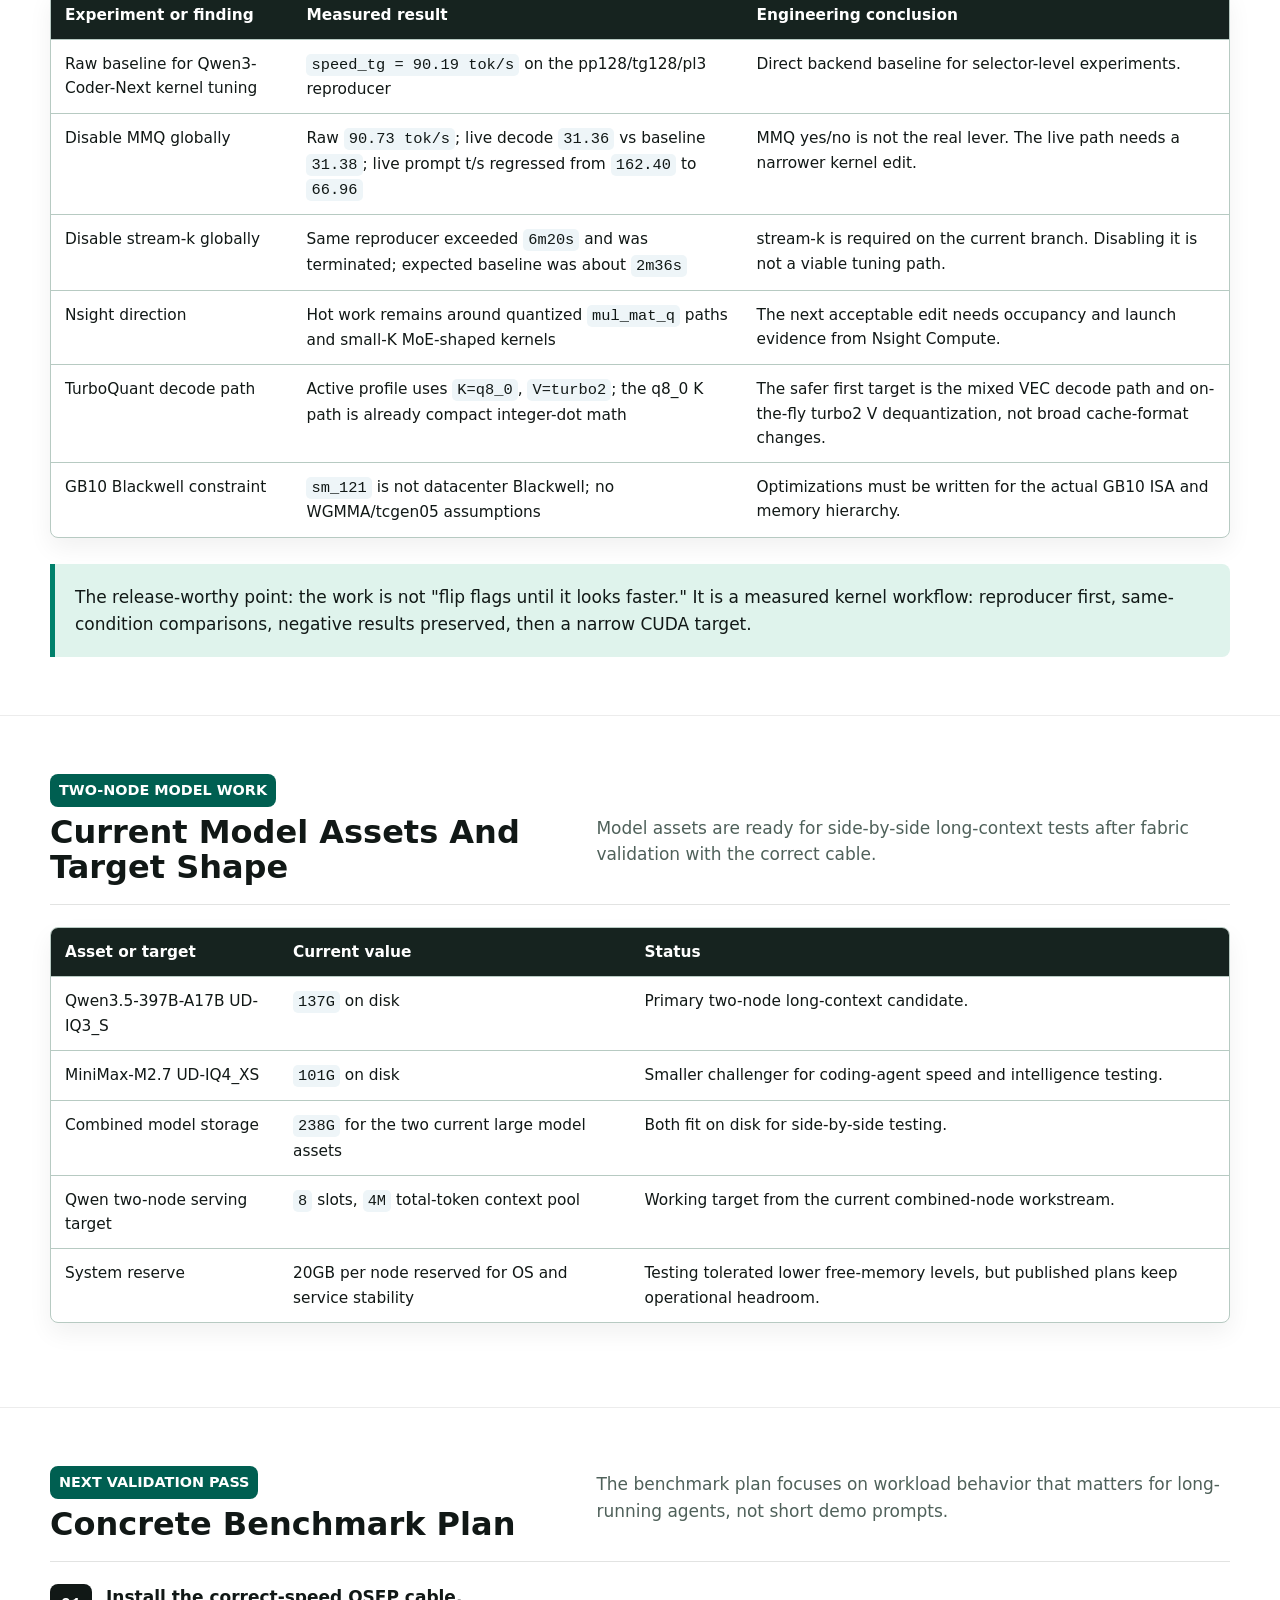
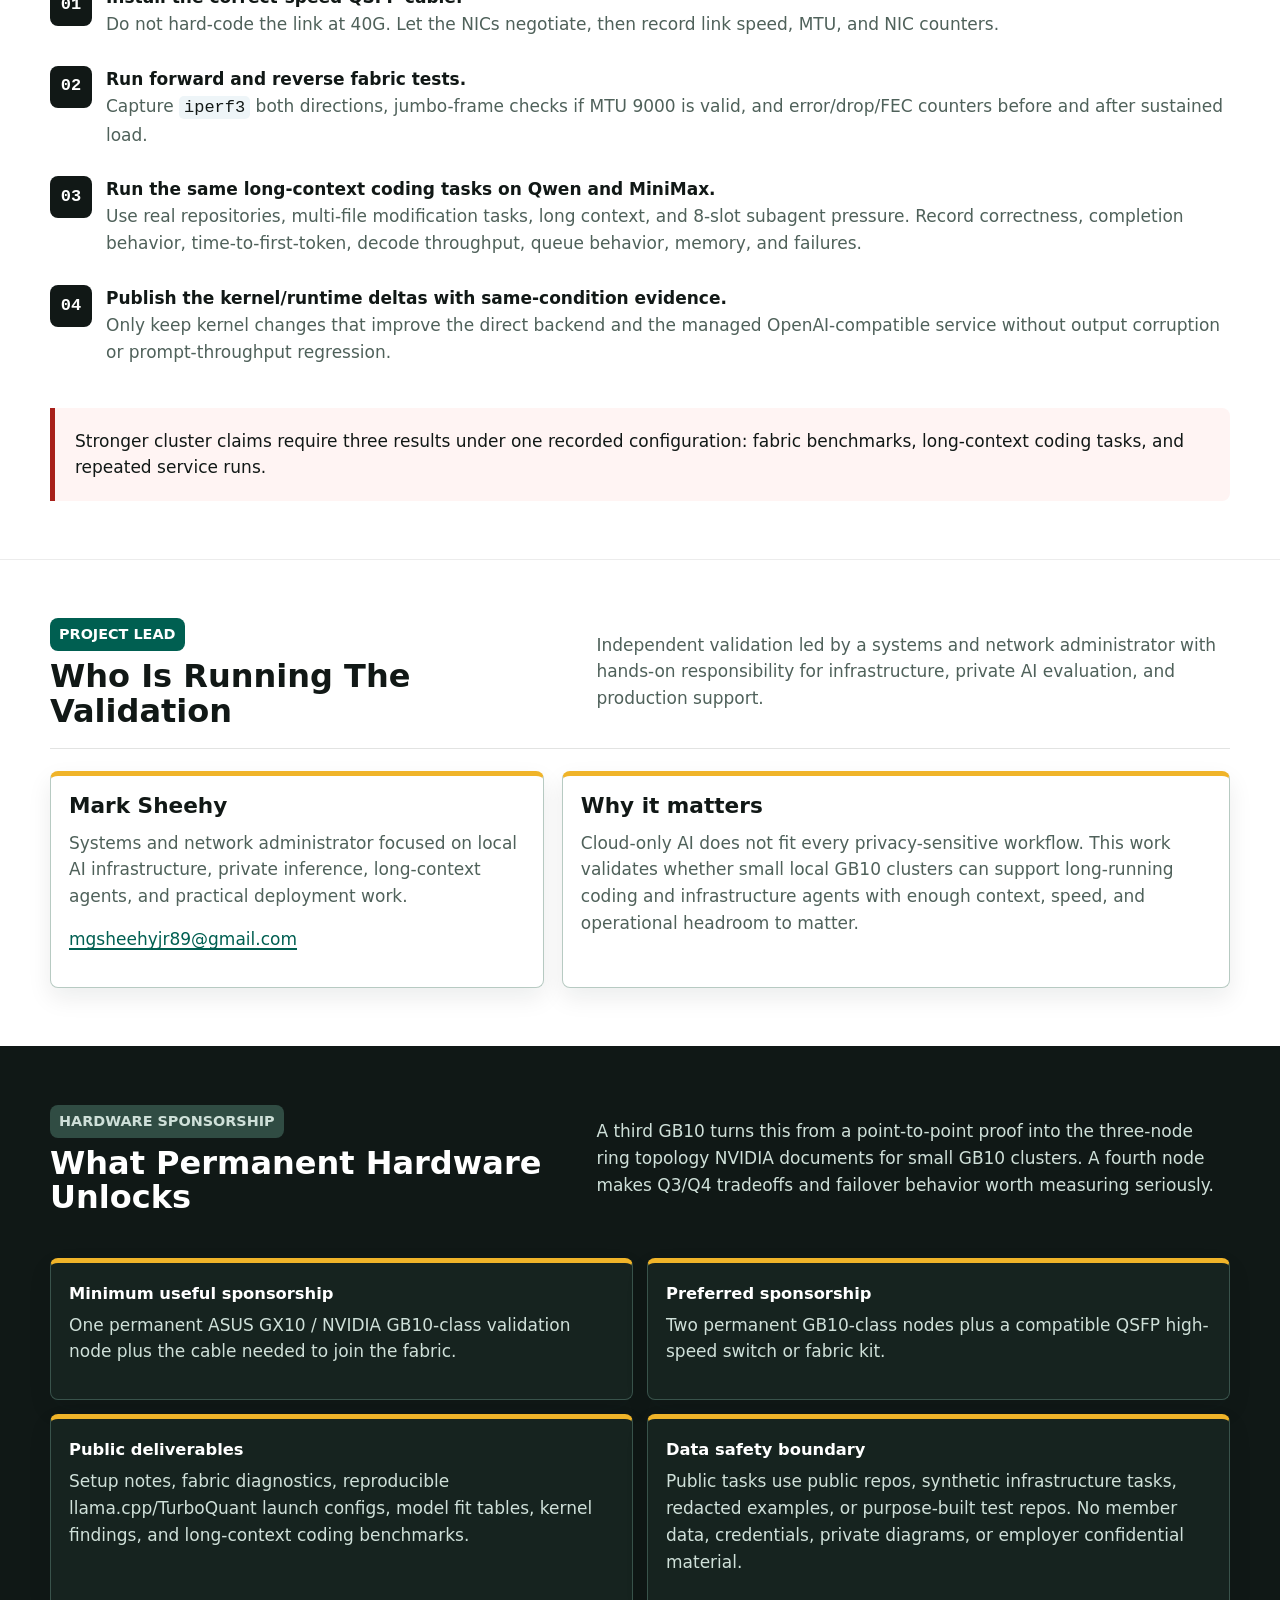
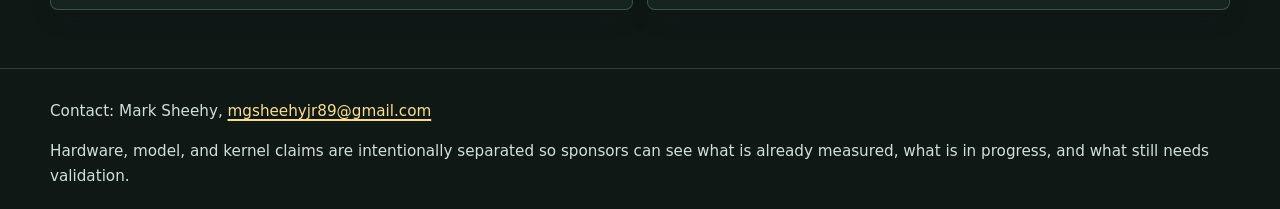
==== commit f521f3a8: "Remove photo language from GB10 proof page" ====
--- a/index.html
+++ b/index.html
@@ -570,15 +570,6 @@
       border-top-color: var(--accent-gold);
     }
 
-    .media-note {
-      margin-top: 18px;
-      padding: 18px;
-      border-left: 5px solid var(--accent-hot);
-      border-radius: 0 8px 8px 0;
-      background: #fff1f4;
-      color: var(--muted);
-    }
-
     .evidence-list {
       display: grid;
       grid-template-columns: repeat(2, minmax(0, 1fr));
@@ -973,9 +964,6 @@
         </div>
       </div>
 
-      <div class="media-note">
-        No stock photos or vendor renders are used as evidence. Physical photos can be added once the fabric cable validation pass is complete.
-      </div>
     </section>
 
     <section class="section" id="graphs" aria-labelledby="graphs-heading">
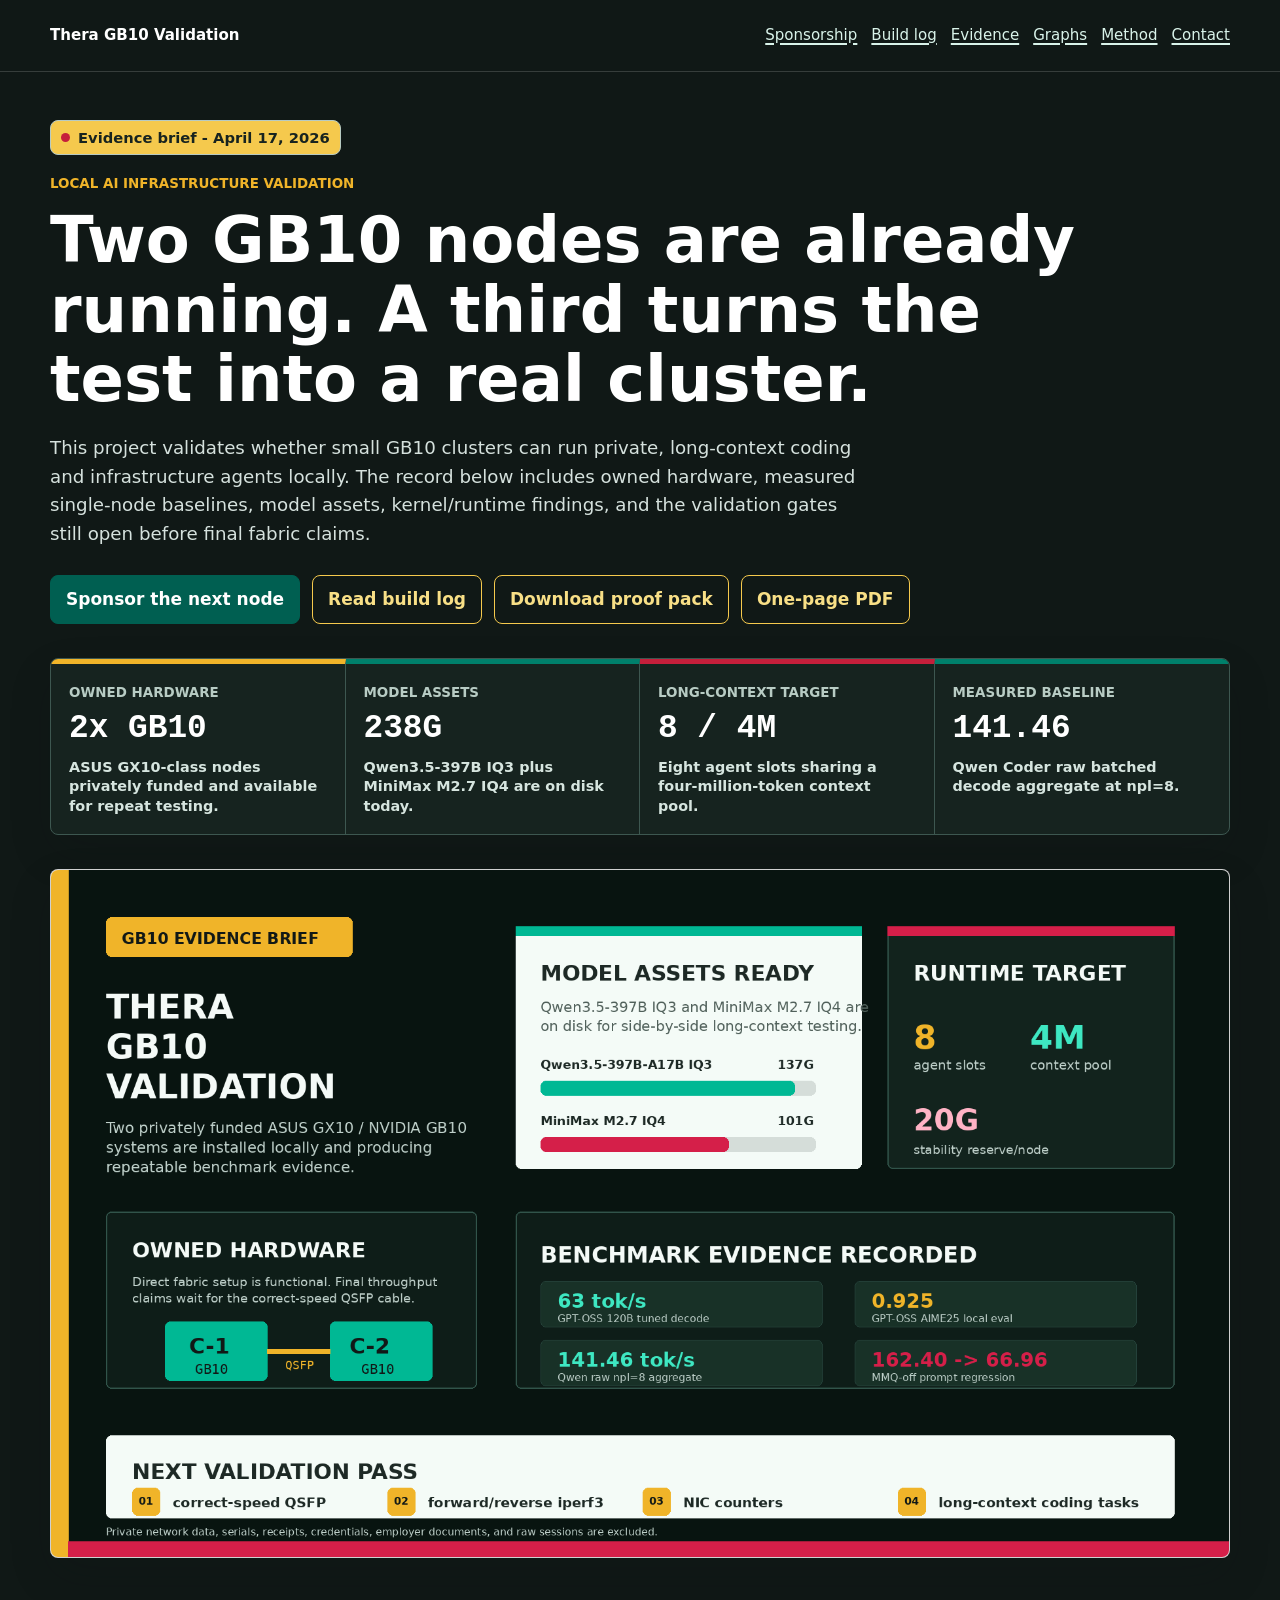
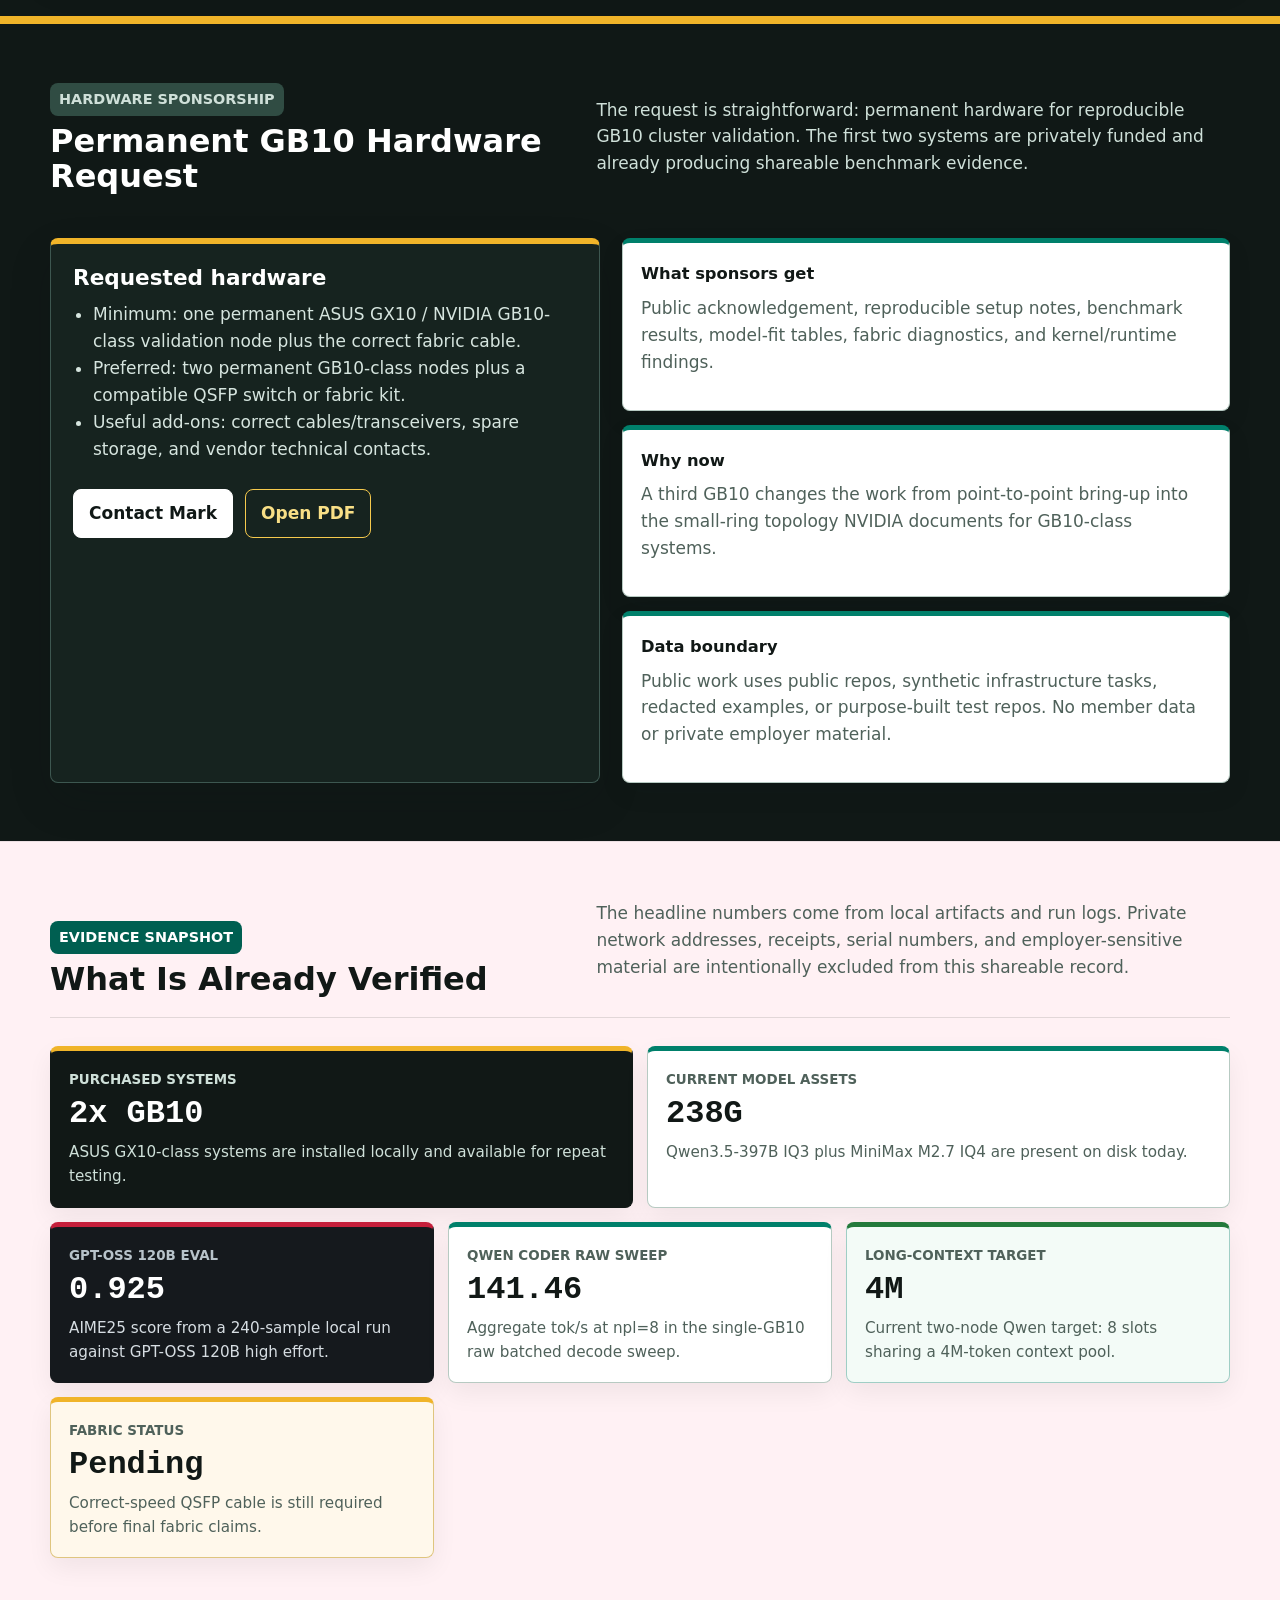
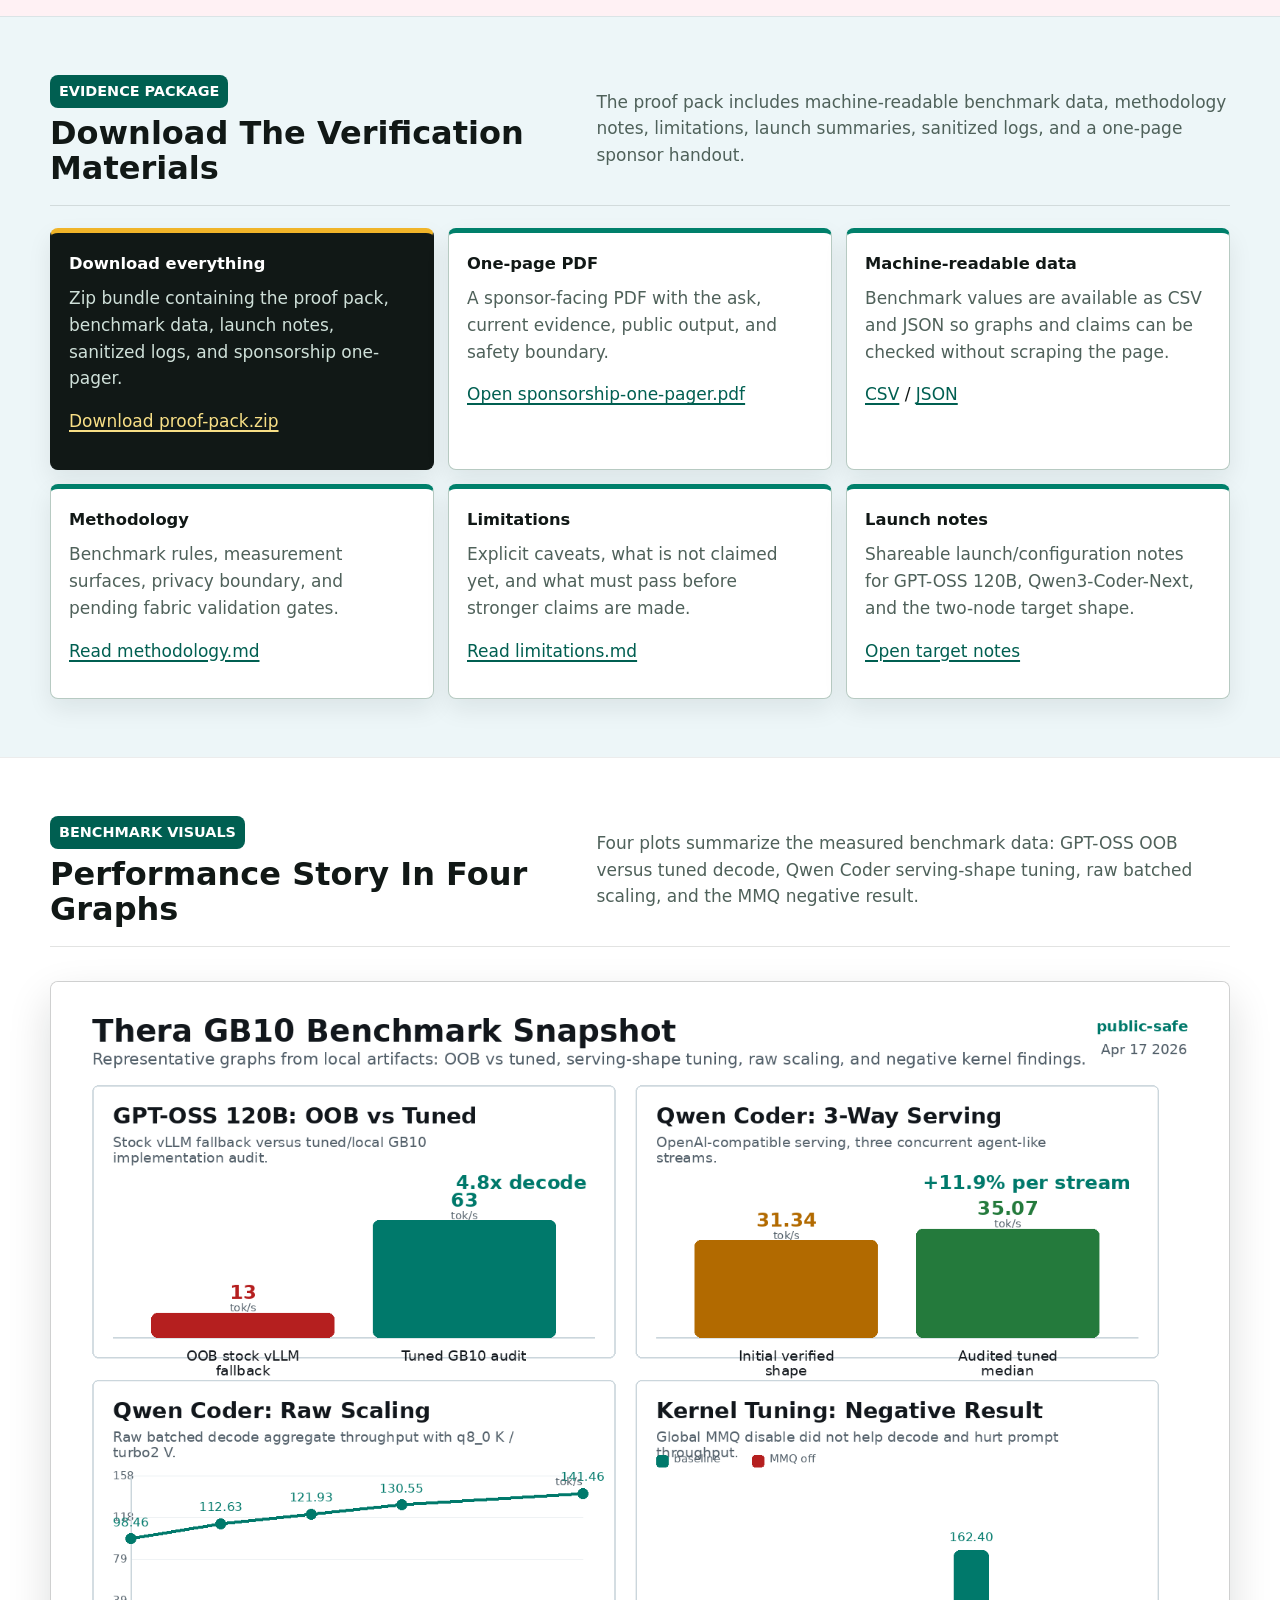
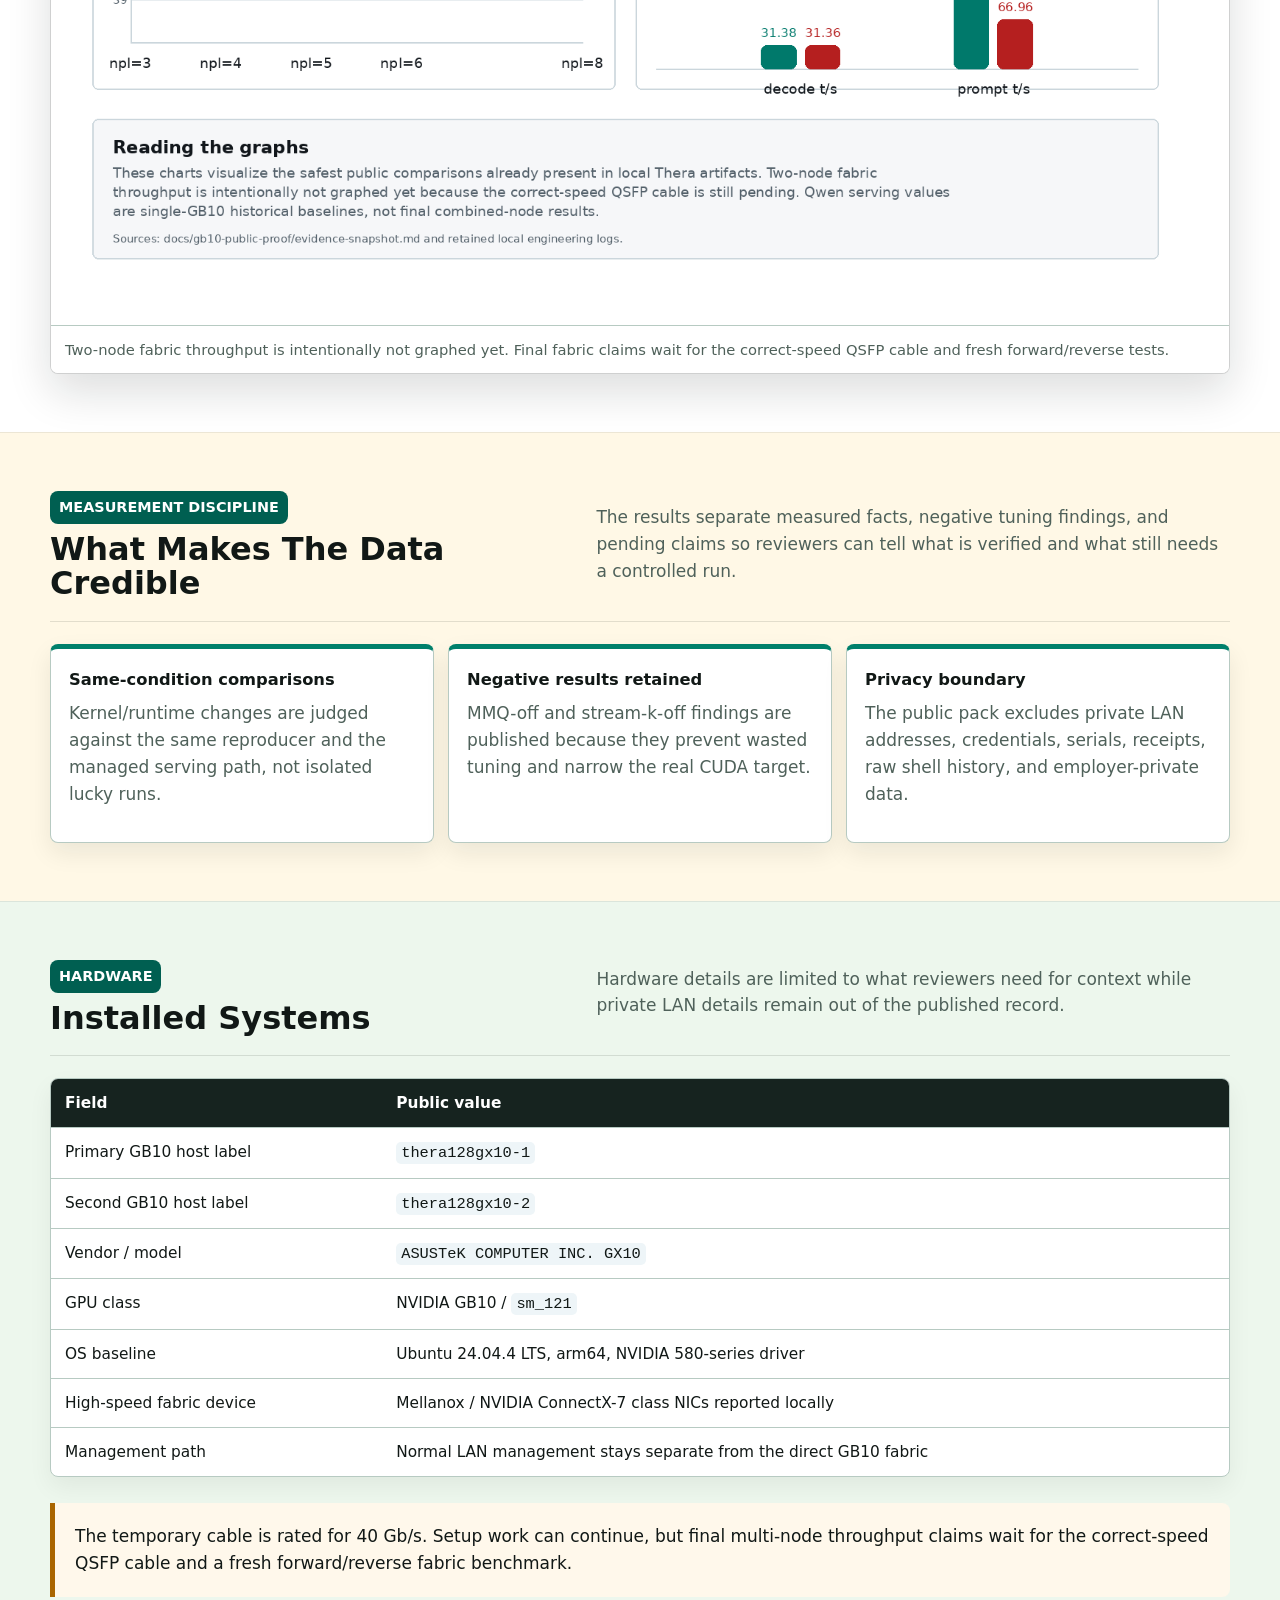
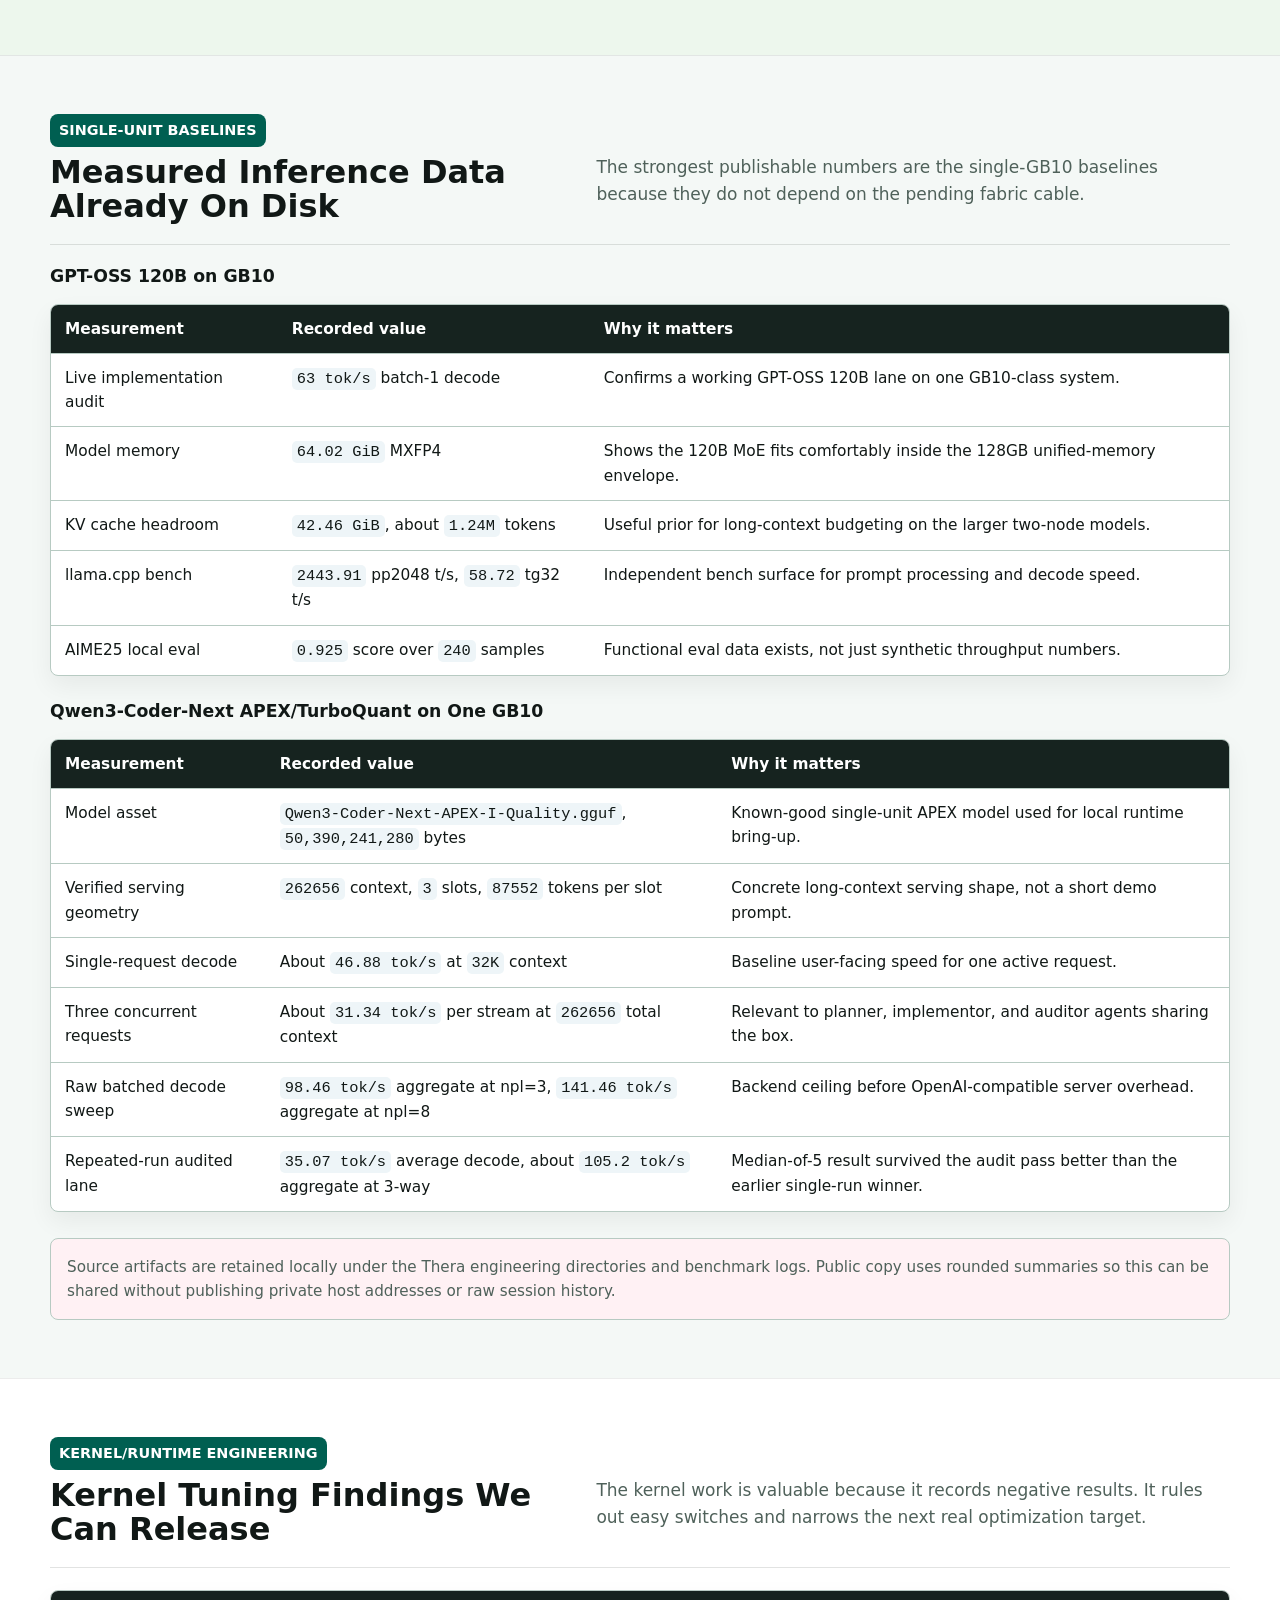
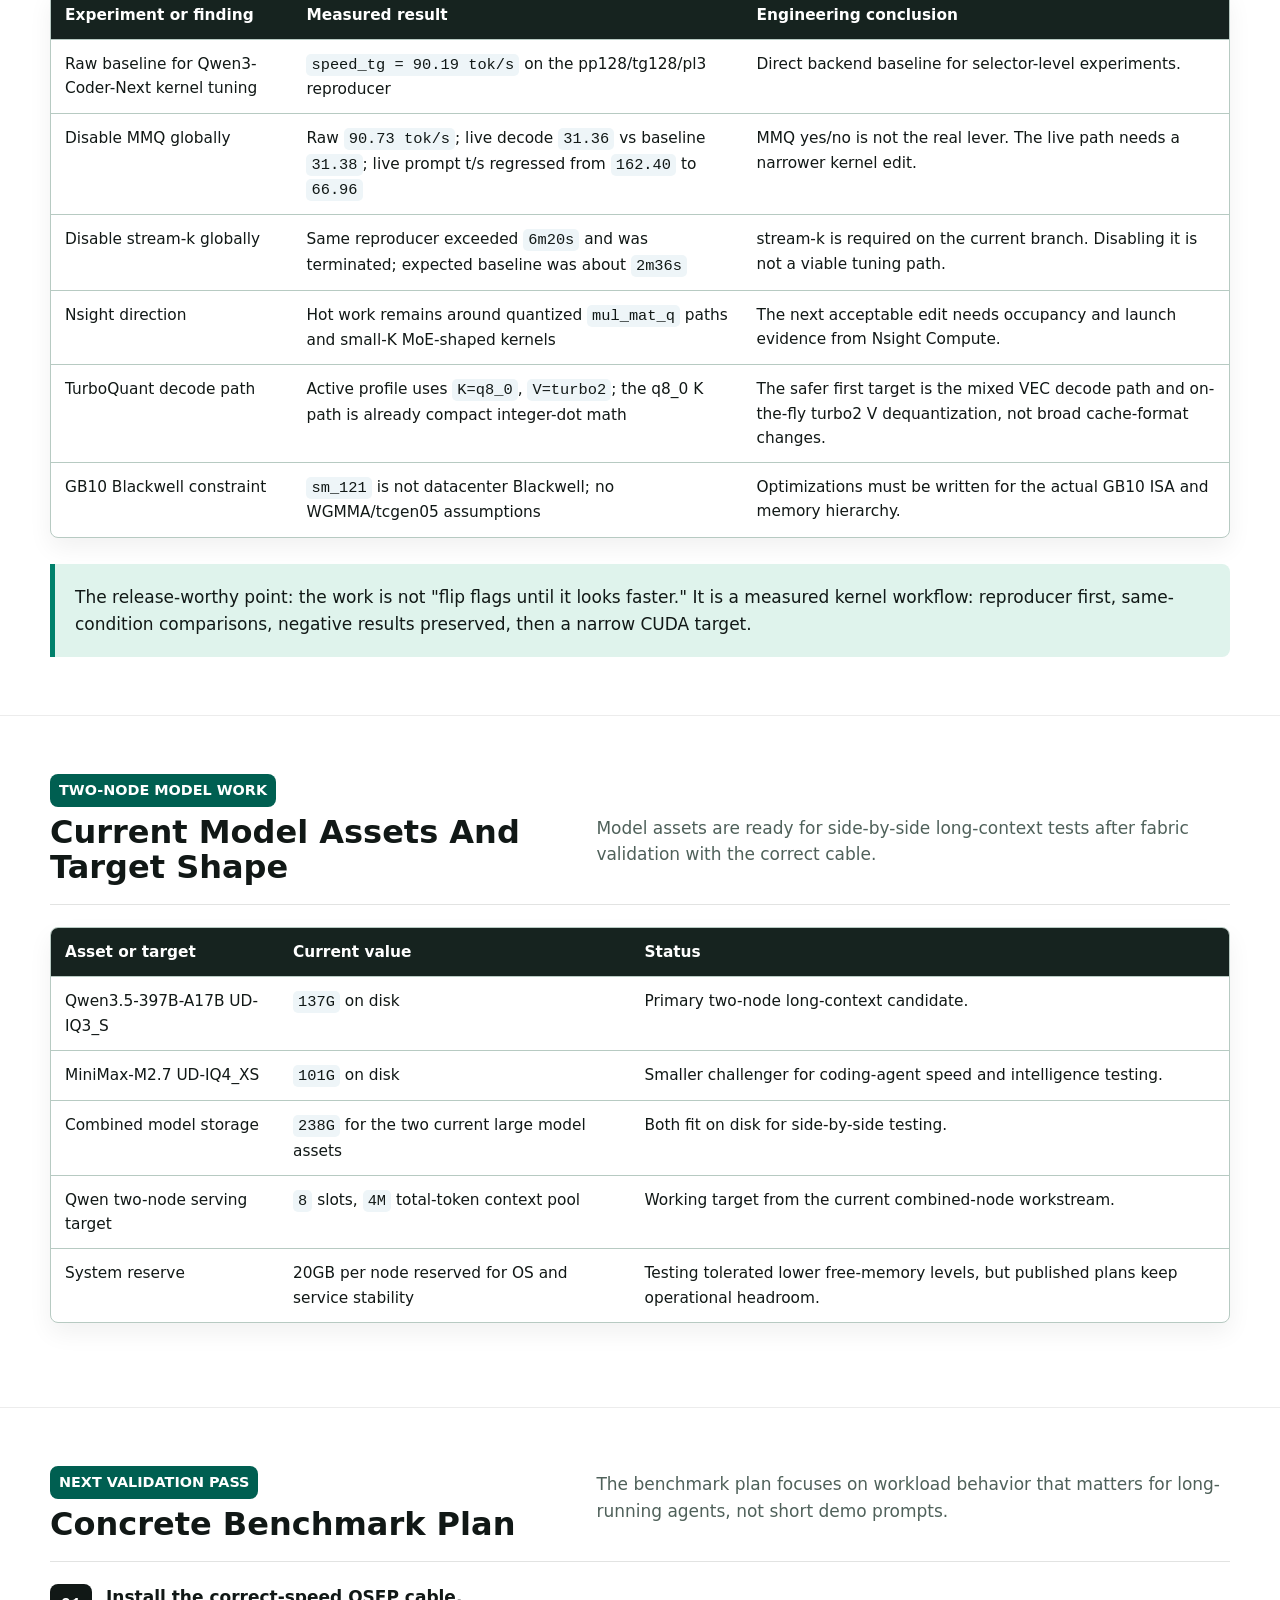
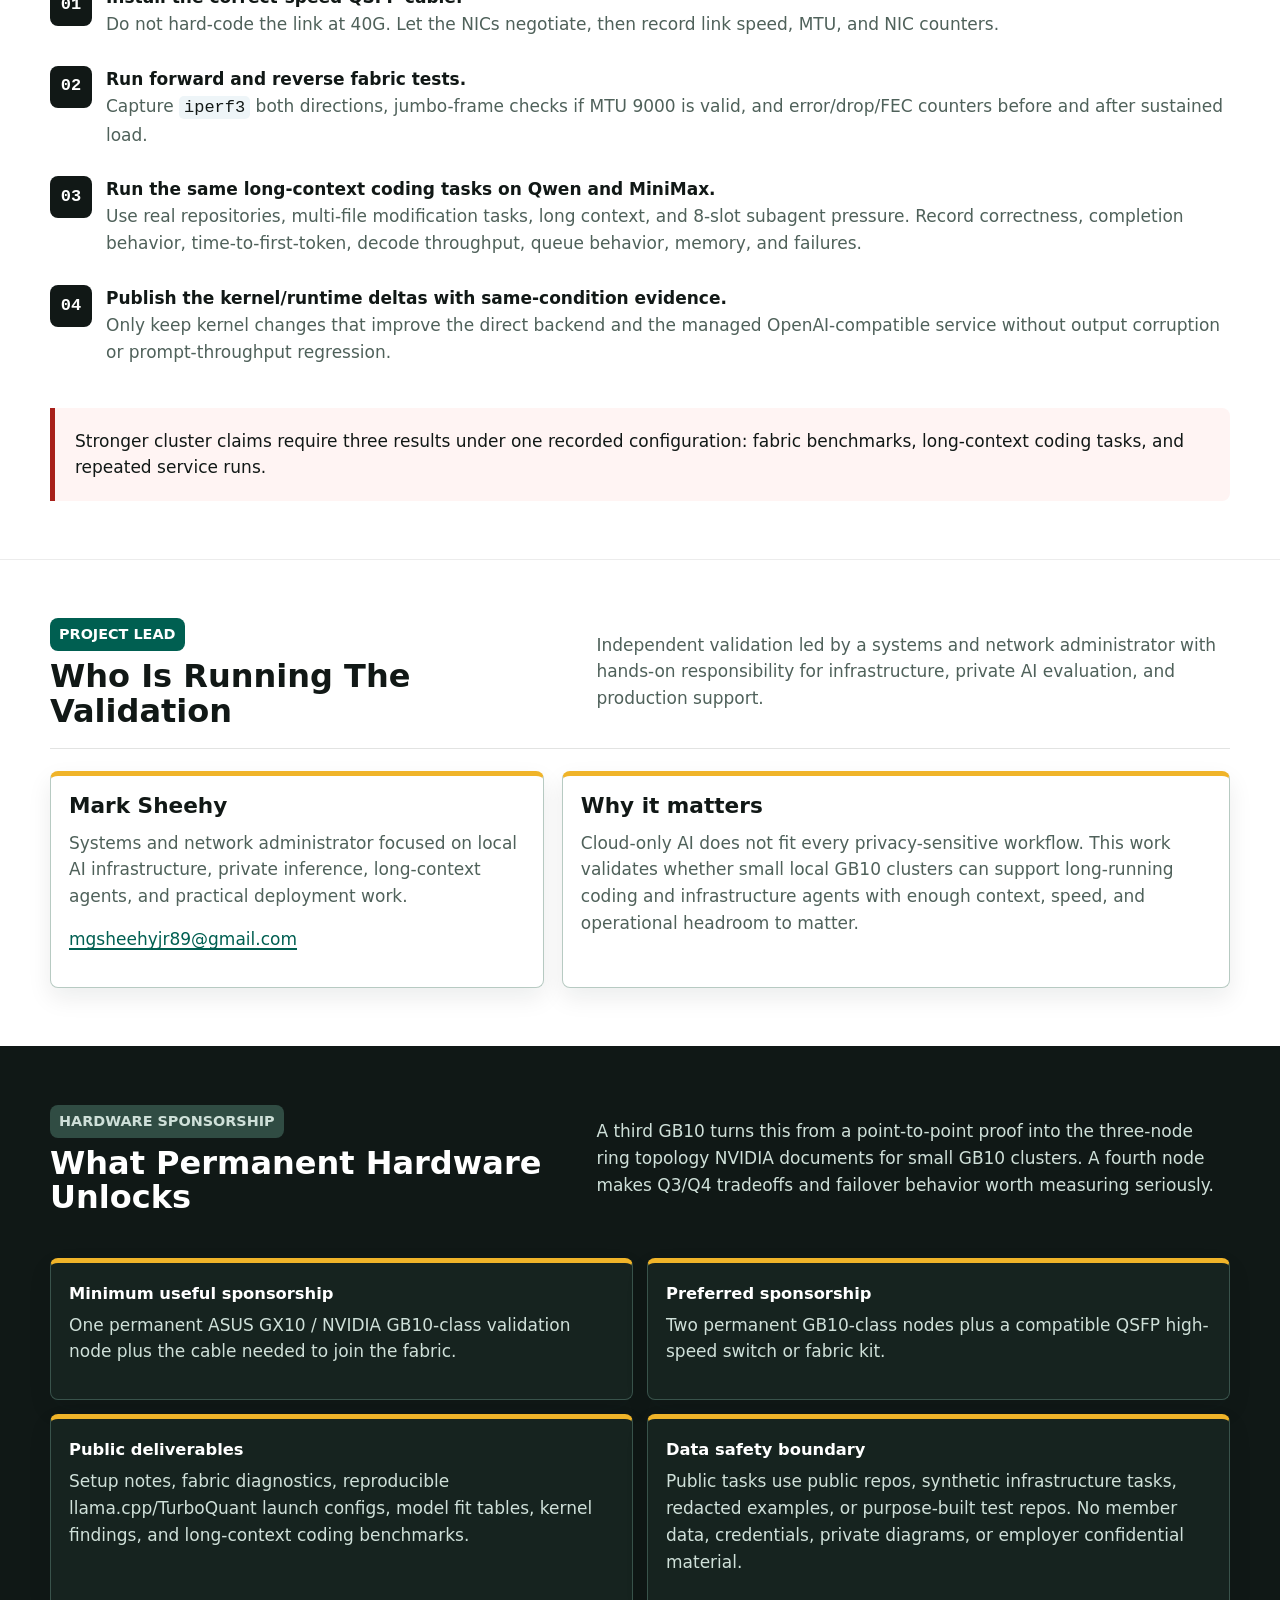
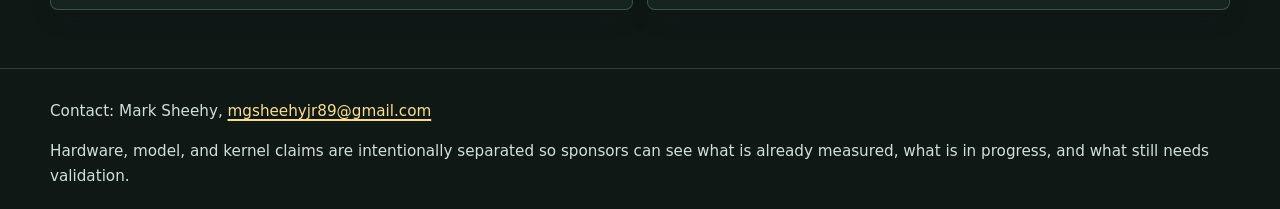
==== commit c2eac0f5: "Add GB10 build log article" ====
--- a/index.html
+++ b/index.html
@@ -791,6 +791,7 @@
       <div class="brand">Thera GB10 Validation</div>
       <nav class="nav" aria-label="Page sections">
         <a href="#ask">Sponsorship</a>
+        <a href="build-log.html">Build log</a>
         <a href="#proof-pack">Evidence</a>
         <a href="#graphs">Graphs</a>
         <a href="#method">Method</a>
@@ -806,6 +807,7 @@
         <p class="lead">This project validates whether small GB10 clusters can run private, long-context coding and infrastructure agents locally. The record below includes owned hardware, measured single-node baselines, model assets, kernel/runtime findings, and the validation gates still open before final fabric claims.</p>
         <div class="actions">
           <a class="button" href="#ask">Sponsor the next node</a>
+          <a class="button secondary" href="build-log.html">Read build log</a>
           <a class="button secondary" href="proof-pack.zip">Download proof pack</a>
           <a class="button secondary" href="proof-pack/sponsorship-one-pager.pdf">One-page PDF</a>
         </div>
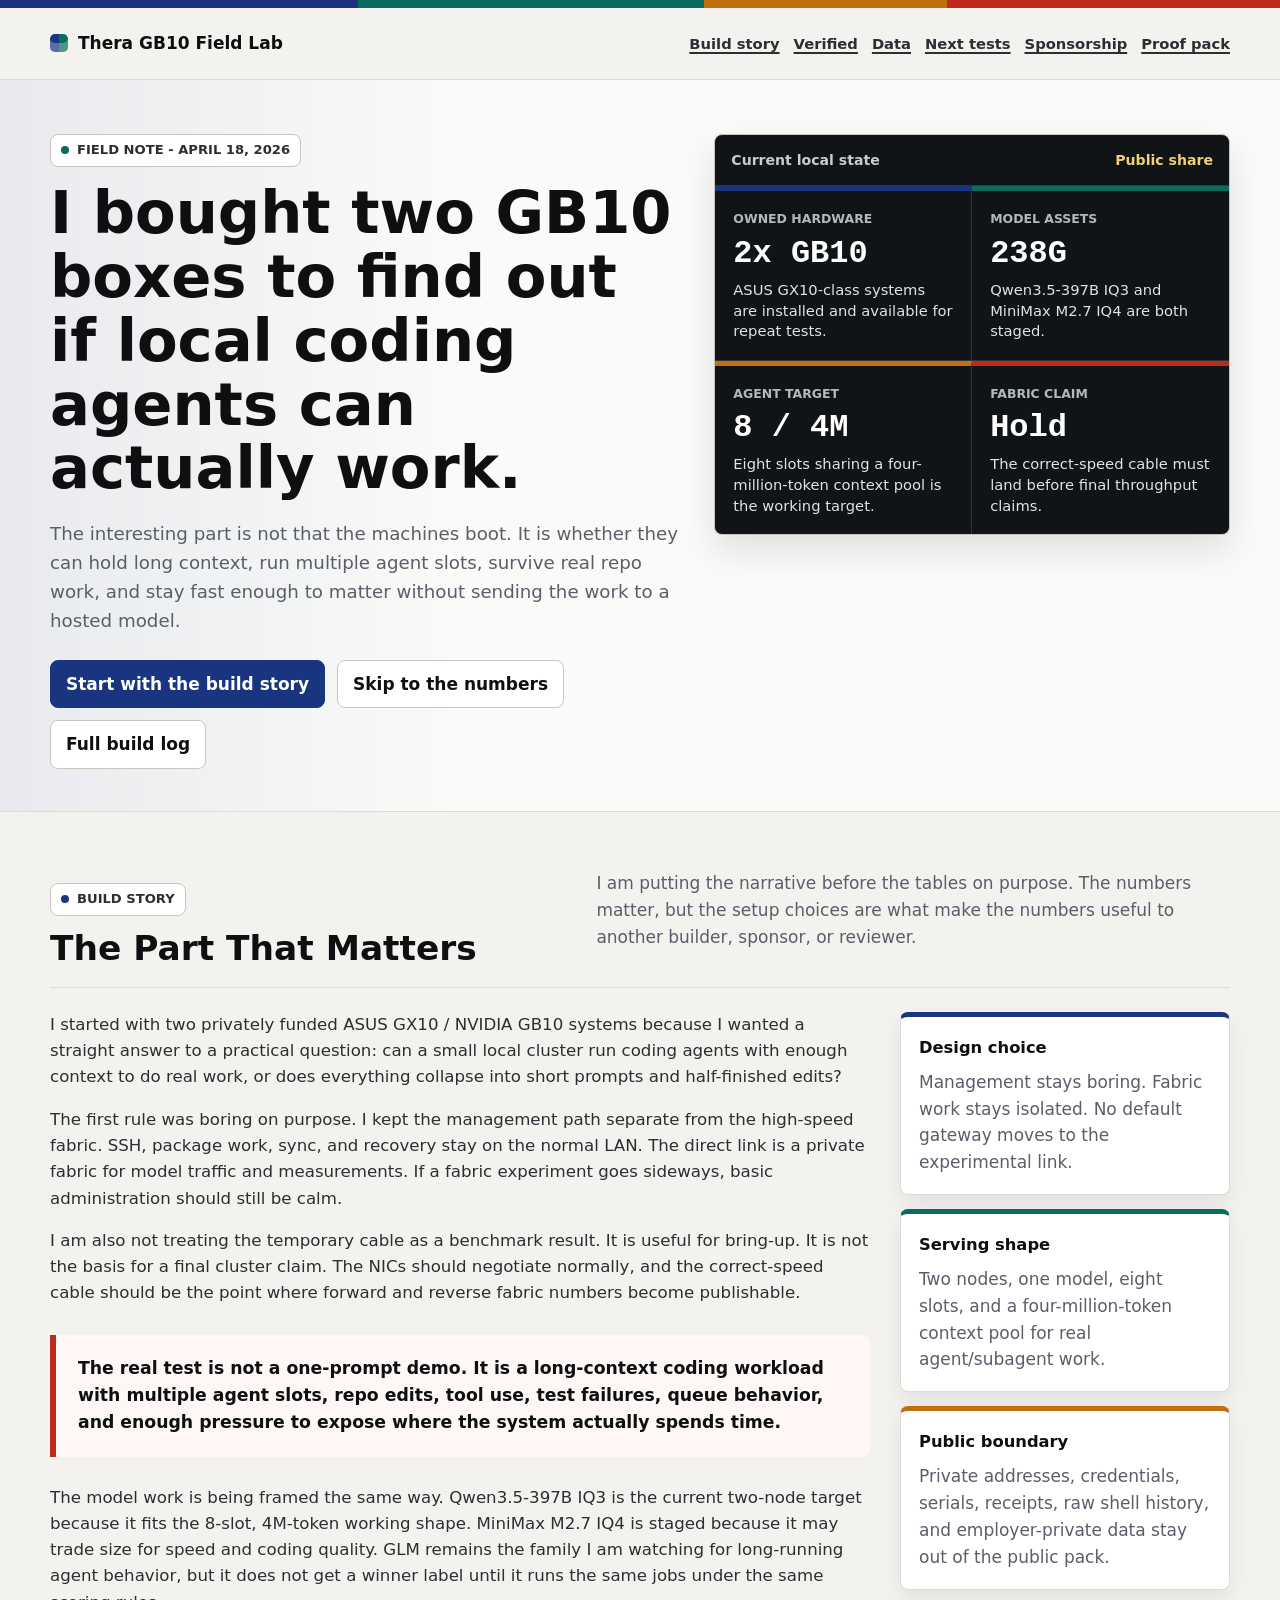
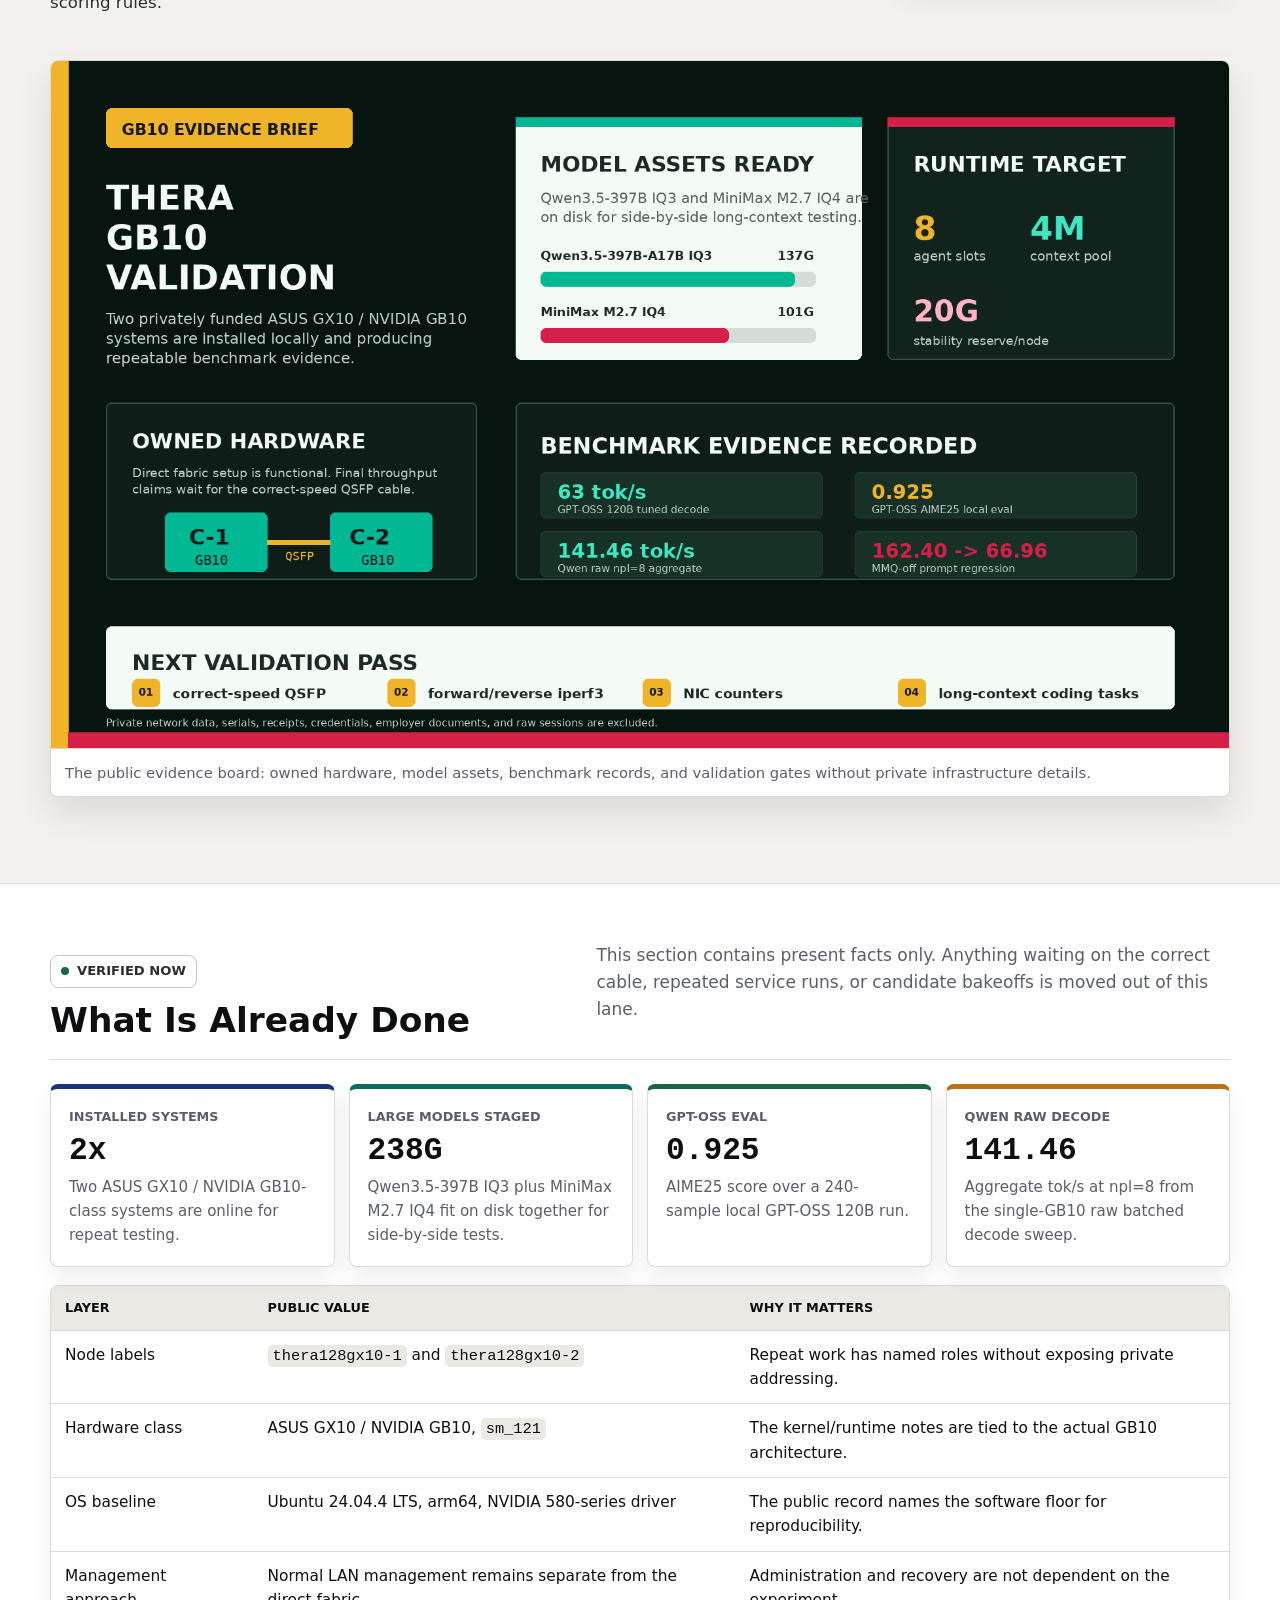
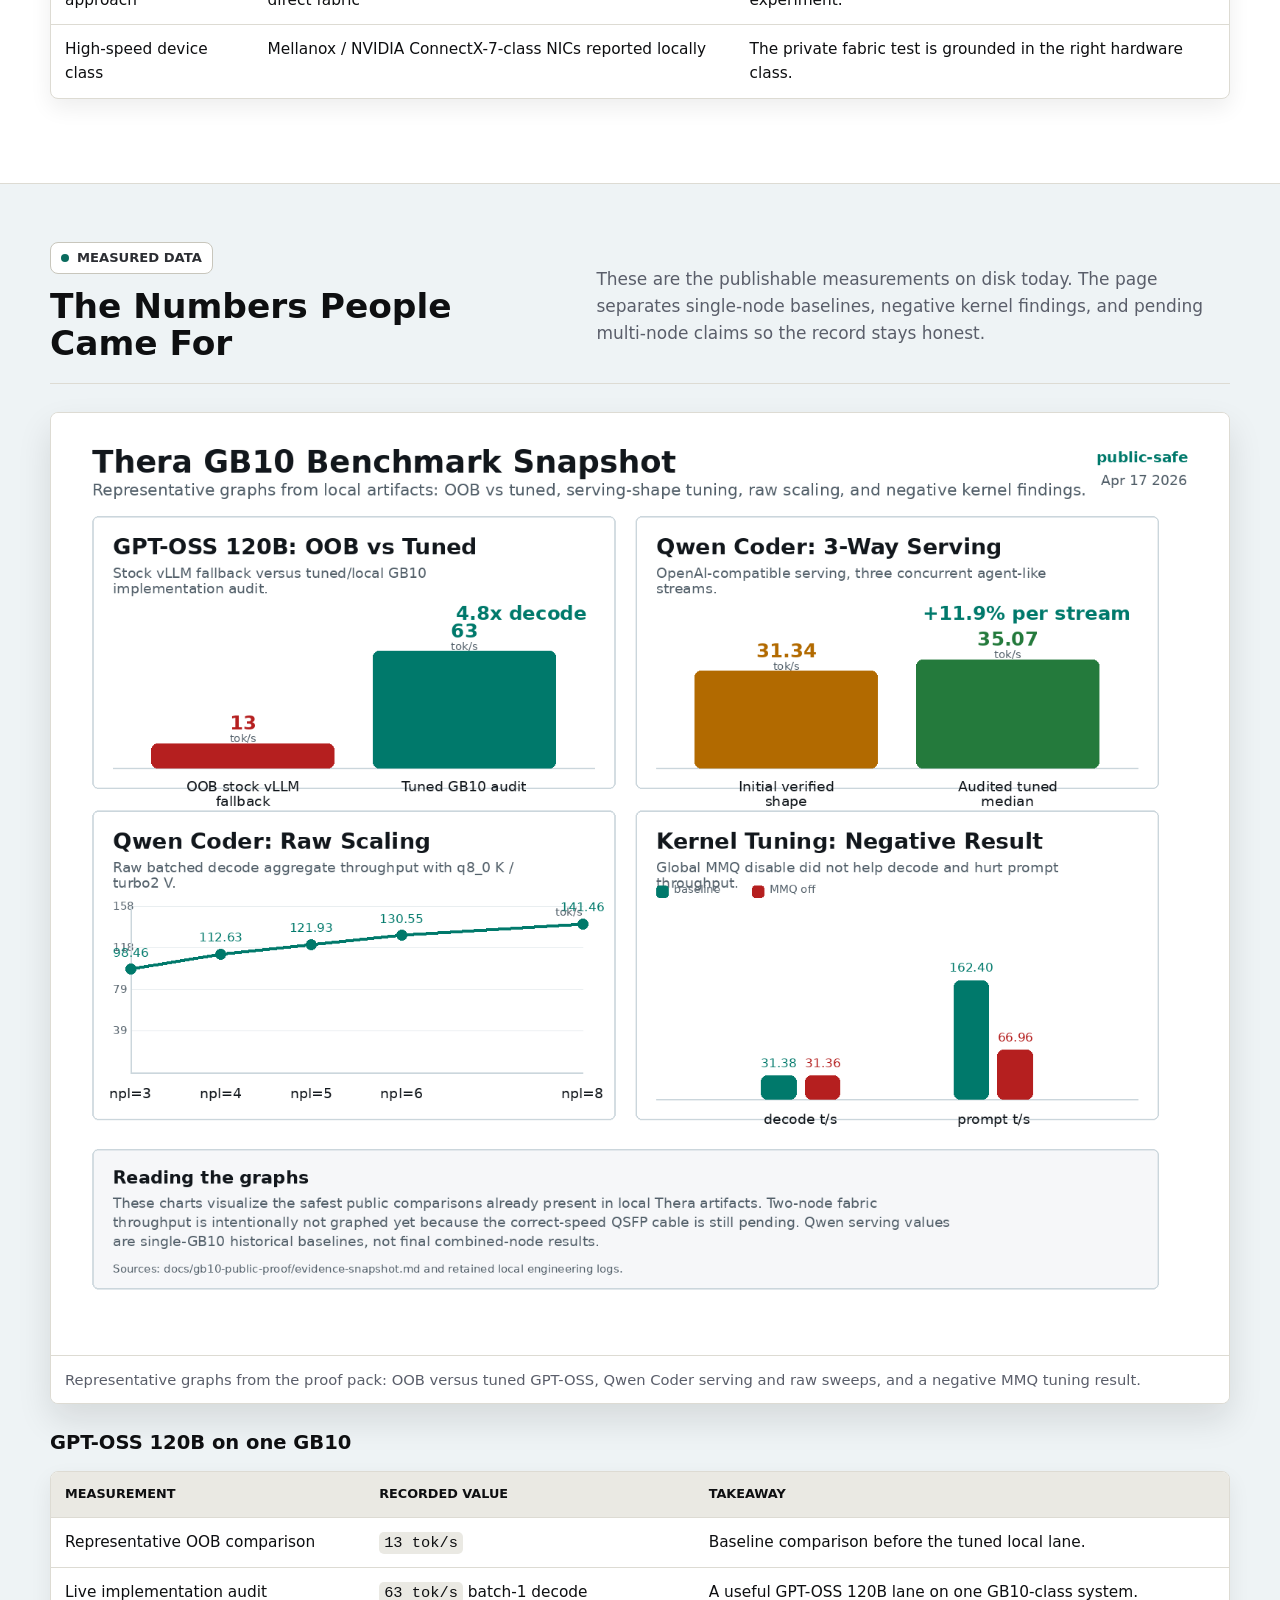
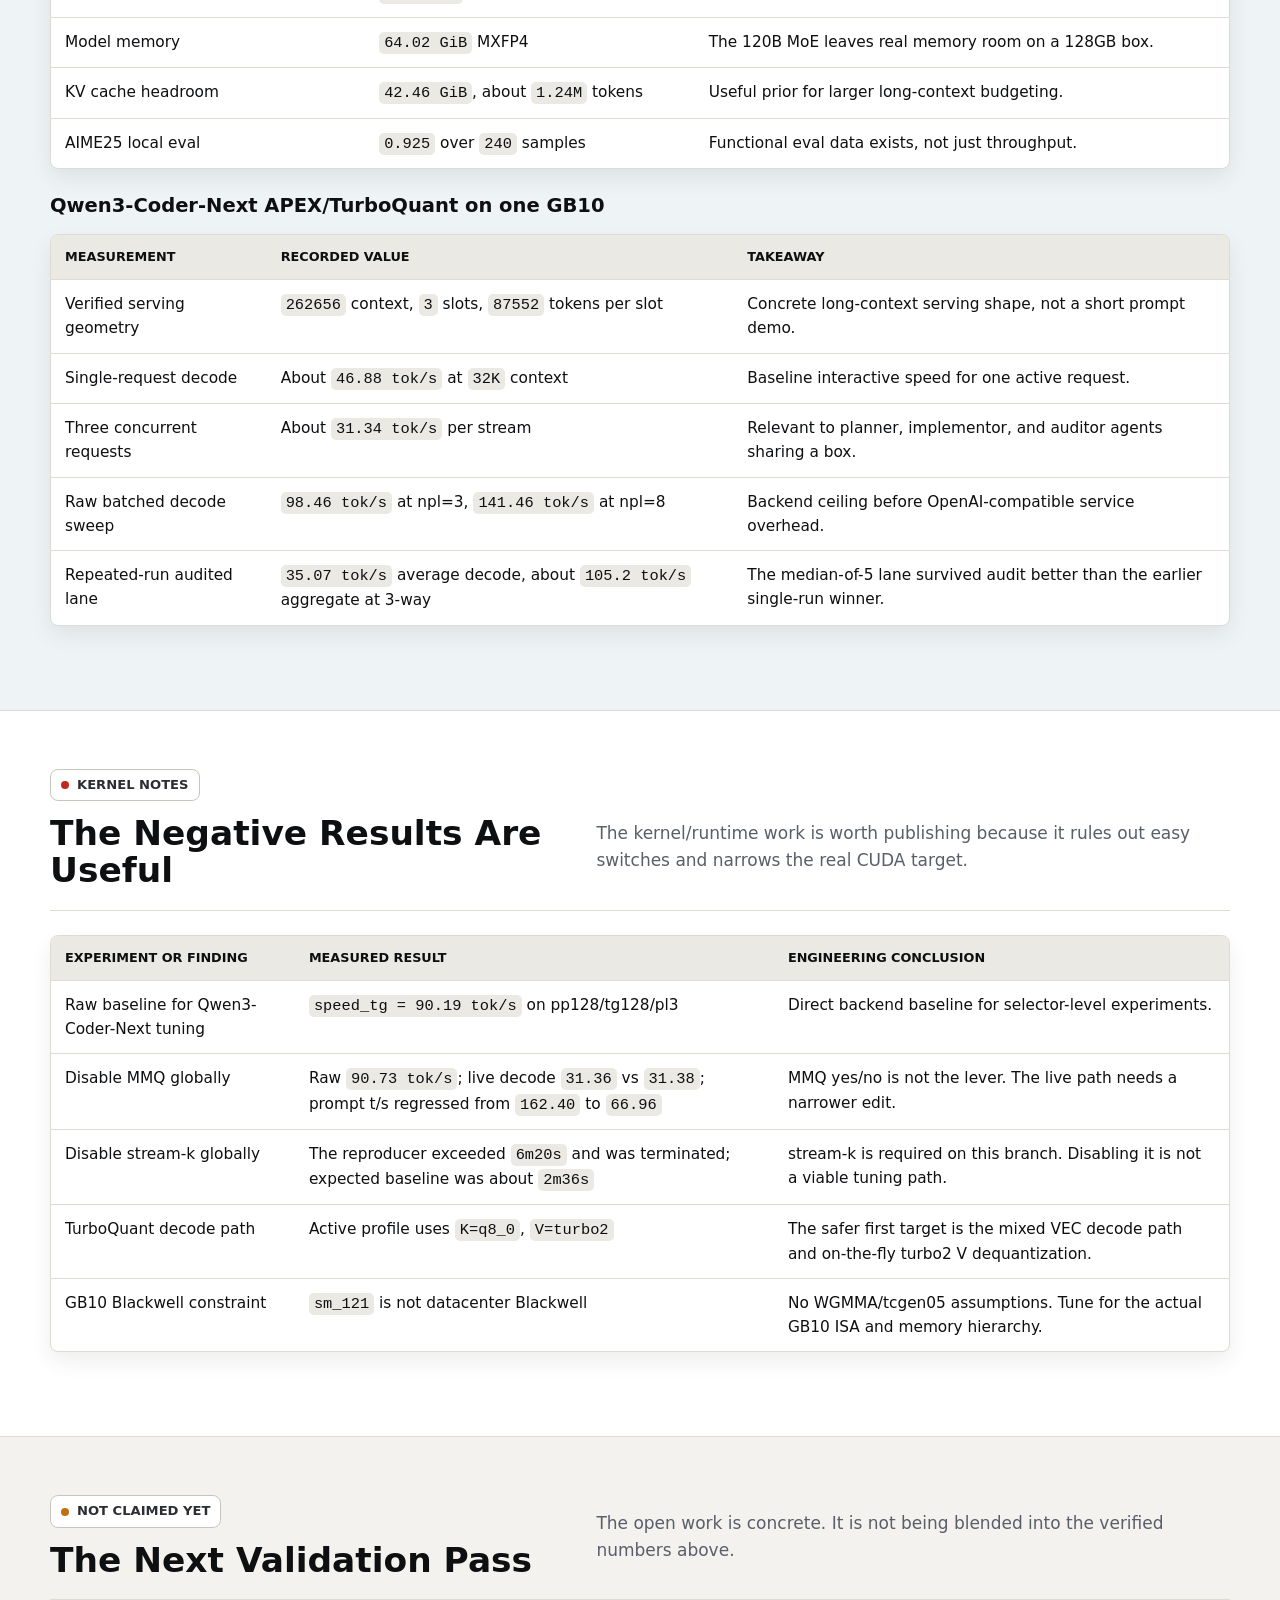
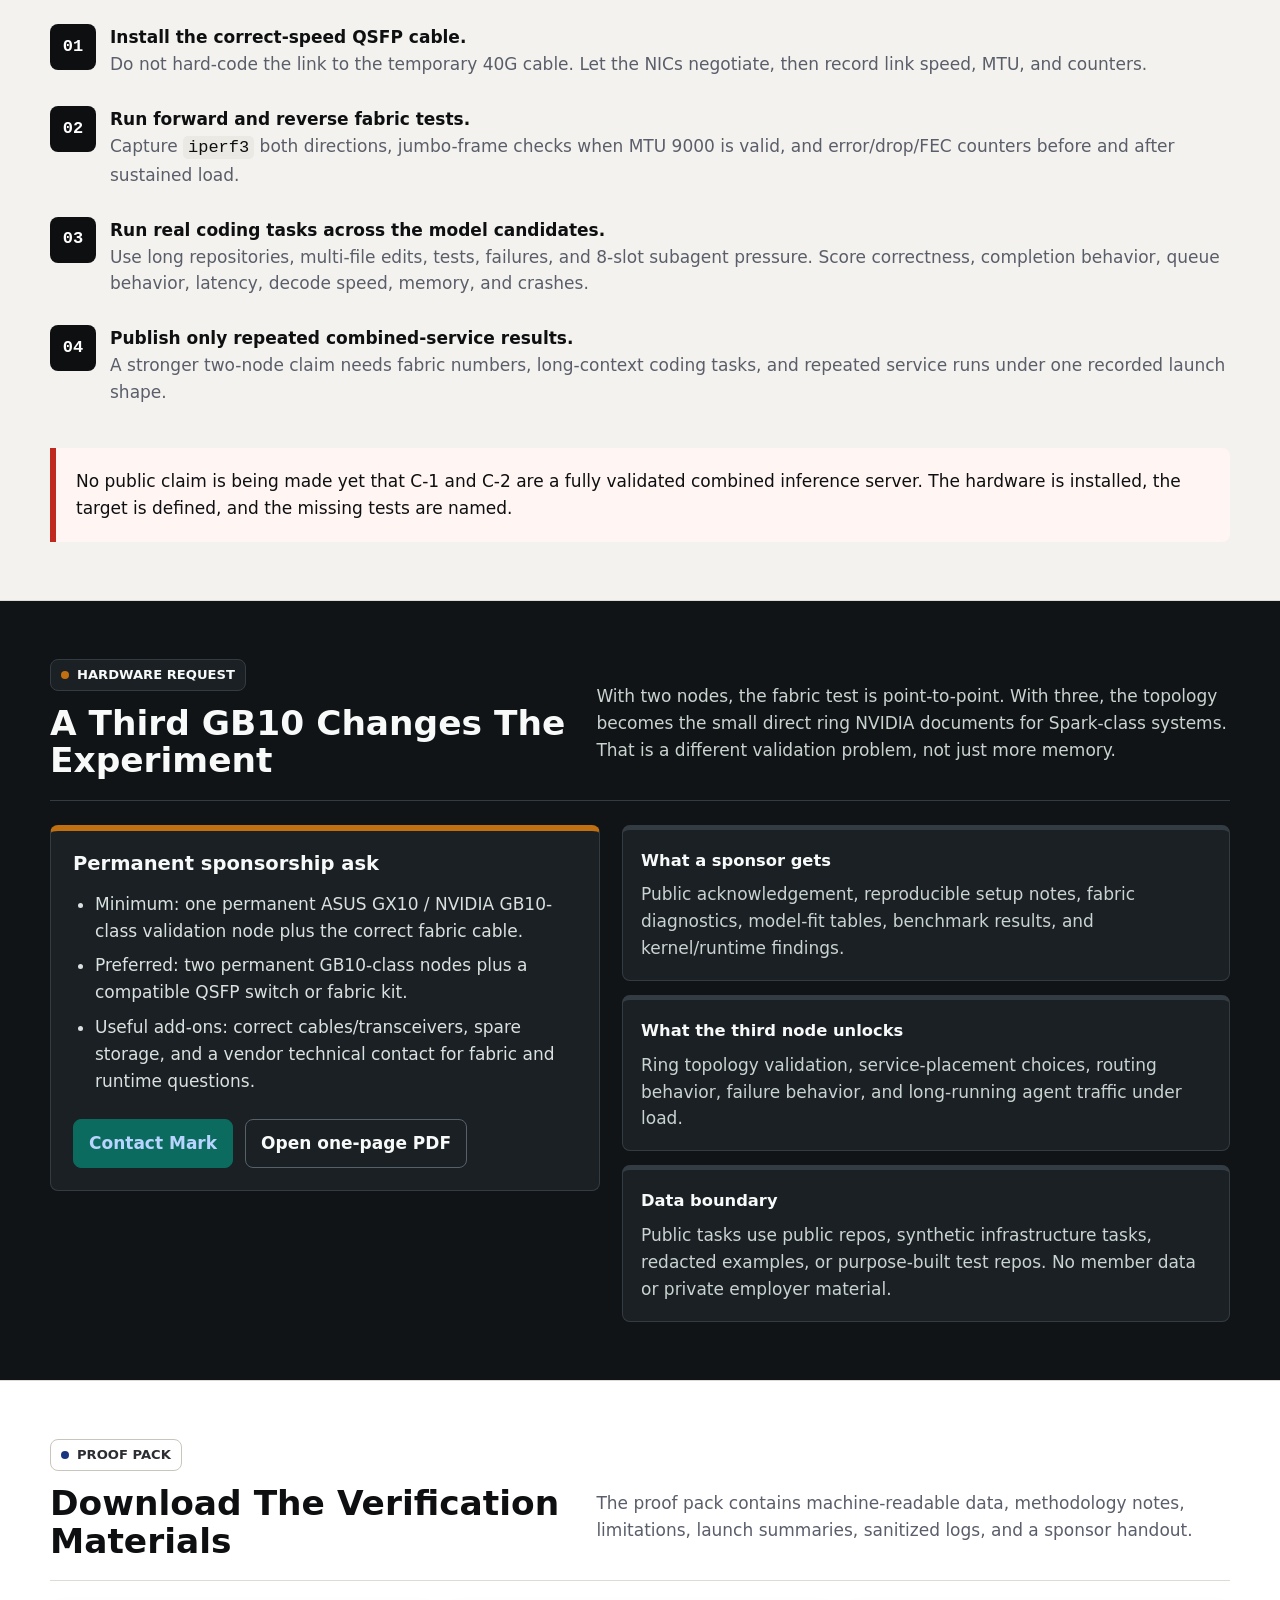
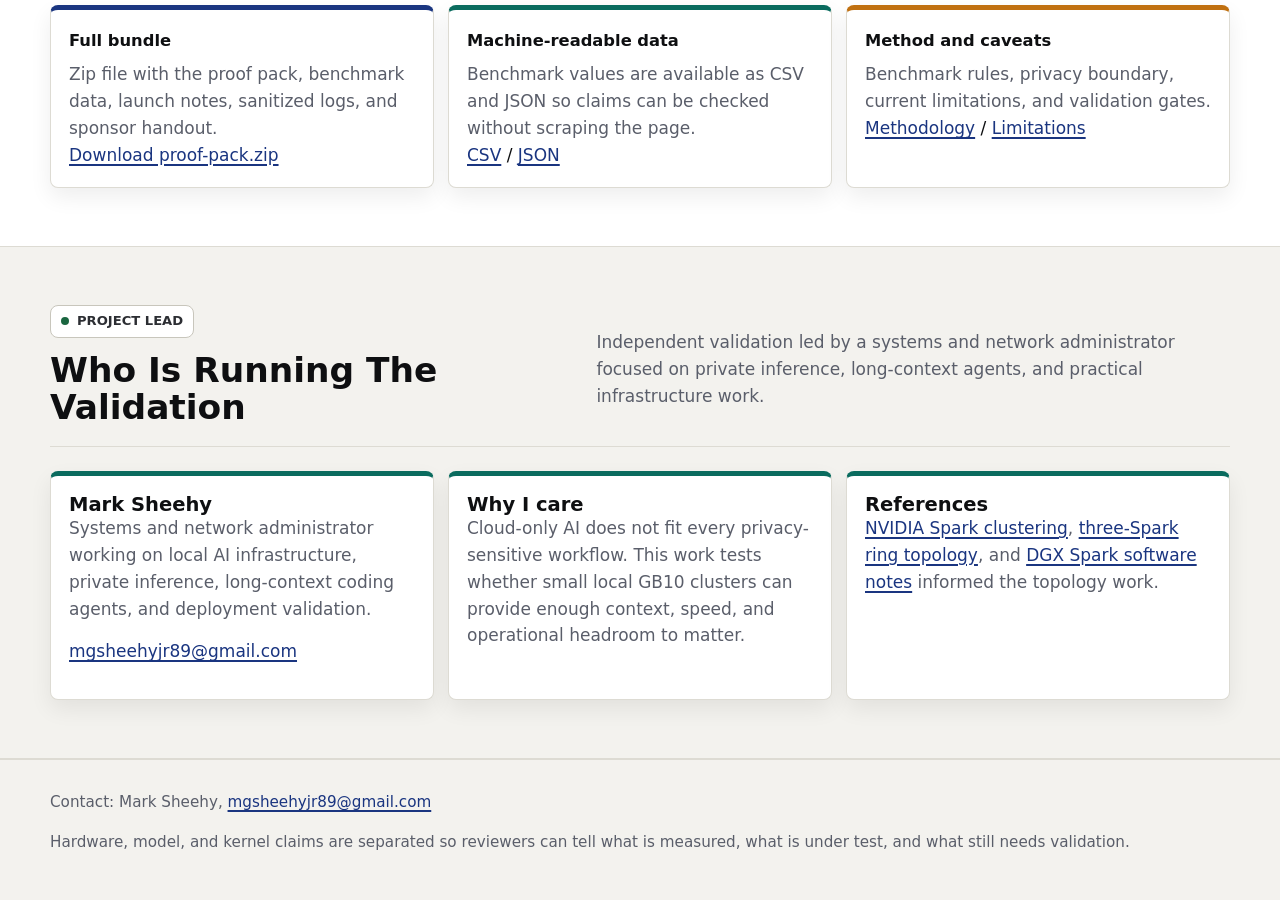
==== commit b42cd35a: "Refresh GB10 field lab page" ====
--- a/index.html
+++ b/index.html
@@ -4,1171 +4,300 @@
   <meta charset="utf-8">
   <meta name="viewport" content="width=device-width, initial-scale=1">
   <title>Thera GB10 Field Validation</title>
-  <meta name="description" content="Shareable evidence package from two privately funded ASUS GX10 / NVIDIA GB10 systems: model assets, benchmark baselines, kernel findings, and a permanent hardware sponsorship request.">
+  <meta name="description" content="A public field note from two privately funded ASUS GX10 / NVIDIA GB10 systems: local long-context coding agents, benchmark data, model assets, kernel findings, and a permanent hardware sponsorship request.">
   <meta name="author" content="Mark Sheehy">
   <link rel="canonical" href="https://mgsheehyjr89.github.io/">
   <link rel="icon" href="favicon.png" type="image/png">
+  <link rel="stylesheet" href="site.css">
   <meta property="og:type" content="website">
   <meta property="og:site_name" content="Thera Field Lab">
   <meta property="og:title" content="Thera GB10 Field Validation">
-  <meta property="og:description" content="Two owned GB10 nodes, benchmark evidence, a downloadable proof pack, and a permanent hardware sponsorship request for local long-context coding agents.">
+  <meta property="og:description" content="Two owned GB10 nodes, local benchmark evidence, long-context agent testing, and a permanent hardware sponsorship request.">
   <meta property="og:url" content="https://mgsheehyjr89.github.io/">
   <meta property="og:image" content="https://mgsheehyjr89.github.io/social-card.png">
   <meta property="og:image:width" content="1200">
   <meta property="og:image:height" content="630">
   <meta name="twitter:card" content="summary_large_image">
   <meta name="twitter:title" content="Thera GB10 Field Validation">
-  <meta name="twitter:description" content="Two owned GB10 nodes, benchmark evidence, a downloadable proof pack, and a permanent hardware sponsorship request.">
+  <meta name="twitter:description" content="Two owned GB10 nodes, local benchmark evidence, long-context agent testing, and a permanent hardware sponsorship request.">
   <meta name="twitter:image" content="https://mgsheehyjr89.github.io/social-card.png">
-  <style>
-    :root {
-      color-scheme: light;
-      --bg: #eaf5f0;
-      --ink: #111816;
-      --muted: #4f615a;
-      --line: #b7cac2;
-      --surface: #ffffff;
-      --soft: #ddf1ea;
-      --soft-2: #fff1f4;
-      --soft-3: #eef5f8;
-      --accent: #00806b;
-      --accent-strong: #005f51;
-      --accent-hot: #c51f3b;
-      --accent-gold: #f0b429;
-      --panel-dark: #101816;
-      --panel-dark-2: #16231f;
-      --critical: #a8201a;
-      --warning: #a96500;
-      --ok: #247a3c;
-      --shadow: 0 18px 44px rgba(16, 24, 22, 0.14);
-    }
-
-    * {
-      box-sizing: border-box;
-    }
-
-    html {
-      scroll-behavior: smooth;
-    }
-
-    body {
-      margin: 0;
-      background: var(--bg);
-      color: var(--ink);
-      font-family: Inter, ui-sans-serif, system-ui, -apple-system, BlinkMacSystemFont, "Segoe UI", sans-serif;
-      font-size: 17px;
-      line-height: 1.58;
-      letter-spacing: 0;
-    }
-
-    a {
-      color: var(--accent-strong);
-      text-decoration-thickness: 2px;
-      text-underline-offset: 3px;
-    }
-
-    img {
-      display: block;
-      max-width: 100%;
-      height: auto;
-    }
-
-    .page {
-      width: 100%;
-      margin: 0 auto;
-      padding: 0;
-    }
-
-    .topbar,
-    .masthead,
-    .section,
-    footer {
-      padding-left: max(22px, calc((100vw - 1180px) / 2));
-      padding-right: max(22px, calc((100vw - 1180px) / 2));
-    }
-
-    .topbar {
-      display: flex;
-      align-items: center;
-      justify-content: space-between;
-      gap: 18px;
-      min-height: 72px;
-      padding-top: 14px;
-      padding-bottom: 14px;
-      border-bottom: 1px solid rgba(255, 255, 255, 0.16);
-      background: var(--panel-dark);
-      color: #cfe0d9;
-      font-size: 0.94rem;
-    }
-
-    .brand {
-      color: #ffffff;
-      font-weight: 760;
-    }
-
-    .nav {
-      display: flex;
-      flex-wrap: wrap;
-      justify-content: flex-end;
-      gap: 14px;
-    }
-
-    .nav a {
-      color: #d9f3ea;
-    }
-
-    .masthead {
-      position: relative;
-      padding-top: 48px;
-      padding-bottom: 58px;
-      overflow: hidden;
-      background: var(--panel-dark);
-      color: #ffffff;
-      border-bottom: 8px solid var(--accent-gold);
-    }
-
-    .hero-copy {
-      max-width: 1060px;
-    }
-
-    .hero-overline {
-      margin: 18px 0 0;
-      color: var(--accent-gold);
-      font-size: 0.84rem;
-      font-weight: 820;
-      text-transform: uppercase;
-    }
-
-    .eyebrow {
-      display: inline-flex;
-      align-items: center;
-      gap: 8px;
-      width: fit-content;
-      min-height: 34px;
-      padding: 5px 10px;
-      border: 1px solid var(--line);
-      border-radius: 8px;
-      background: #f5c94d;
-      color: #17231f;
-      font-size: 0.92rem;
-      font-weight: 680;
-    }
-
-    .eyebrow::before {
-      content: "";
-      width: 9px;
-      height: 9px;
-      border-radius: 999px;
-      background: var(--accent-hot);
-    }
-
-    h1,
-    h2,
-    h3 {
-      margin: 0;
-      line-height: 1.08;
-      letter-spacing: 0;
-    }
-
-    h1 {
-      max-width: 1040px;
-      margin-top: 12px;
-      font-size: 4rem;
-      font-weight: 820;
-    }
-
-    .lead {
-      max-width: 820px;
-      margin: 20px 0 0;
-      color: #d5e1dd;
-      font-size: 1.14rem;
-    }
-
-    .hero-stat-strip {
-      display: grid;
-      grid-template-columns: repeat(4, minmax(0, 1fr));
-      margin-top: 34px;
-      border: 1px solid #3d5750;
-      border-radius: 8px;
-      overflow: hidden;
-      background: #16231f;
-      box-shadow: var(--shadow);
-    }
-
-    .hero-stat {
-      min-height: 132px;
-      padding: 18px;
-      border-top: 5px solid var(--accent);
-      border-right: 1px solid #3d5750;
-    }
-
-    .hero-stat:last-child {
-      border-right: 0;
-    }
-
-    .hero-stat.hot {
-      border-top-color: var(--accent-hot);
-    }
-
-    .hero-stat.gold {
-      border-top-color: var(--accent-gold);
-    }
-
-    .hero-stat span,
-    .hero-stat em {
-      display: block;
-      color: #b8ccc4;
-      font-size: 0.84rem;
-      font-style: normal;
-      font-weight: 700;
-      text-transform: uppercase;
-    }
-
-    .hero-stat strong {
-      display: block;
-      margin-top: 10px;
-      color: #ffffff;
-      font-family: ui-monospace, SFMono-Regular, Menlo, Consolas, monospace;
-      font-size: 2.05rem;
-      line-height: 1;
-      overflow-wrap: anywhere;
-    }
-
-    .hero-stat em {
-      margin-top: 12px;
-      color: #d6e5df;
-      font-size: 0.9rem;
-      line-height: 1.35;
-      text-transform: none;
-    }
-
-    .hero-proof {
-      border-color: #f0b429;
-      background: #111816;
-    }
-
-    .actions {
-      display: flex;
-      flex-wrap: wrap;
-      gap: 12px;
-      margin-top: 26px;
-    }
-
-    .button {
-      display: inline-flex;
-      align-items: center;
-      min-height: 44px;
-      padding: 10px 15px;
-      border: 1px solid var(--accent-strong);
-      border-radius: 8px;
-      background: var(--accent-strong);
-      color: #ffffff;
-      font-weight: 720;
-      text-decoration: none;
-    }
-
-    .button.secondary {
-      border-color: #f5c94d;
-      background: transparent;
-      color: #f8df86;
-    }
-
-    .button.light {
-      border-color: #ffffff;
-      background: #ffffff;
-      color: var(--panel-dark);
-    }
-
-    .proof-image {
-      margin: 34px 0 0;
-      border: 1px solid rgba(17, 24, 22, 0.2);
-      border-radius: 8px;
-      overflow: hidden;
-      box-shadow: var(--shadow);
-      background: var(--surface);
-    }
-
-    .proof-image figcaption {
-      padding: 12px 14px;
-      border-top: 1px solid var(--line);
-      color: var(--muted);
-      font-size: 0.92rem;
-      background: #ffffff;
-    }
-
-    .section {
-      padding-top: 58px;
-      padding-bottom: 58px;
-      border-top: 1px solid rgba(17, 24, 22, 0.08);
-      background: var(--section-bg, var(--surface));
-    }
-
-    .section:nth-of-type(1) {
-      --section-bg: #e7f6ef;
-    }
-
-    .section:nth-of-type(2) {
-      --section-bg: #fff1f4;
-    }
-
-    .section:nth-of-type(3) {
-      --section-bg: #edf6f8;
-    }
-
-    .section:nth-of-type(5) {
-      --section-bg: #fff8e6;
-    }
-
-    .section:nth-of-type(6) {
-      --section-bg: #edf7ed;
-    }
-
-    .section:nth-of-type(7) {
-      --section-bg: #f4f8f6;
-    }
-
-    .section.dark-section {
-      --section-bg: #101816;
-      color: #ffffff;
-    }
-
-    .section.dark-section .muted,
-    .section.dark-section .section-label {
-      color: #cfe0d9;
-    }
-
-    .section.dark-section .section-label {
-      background: #304c43;
-    }
-
-    .section-header {
-      display: grid;
-      grid-template-columns: minmax(260px, 0.9fr) minmax(320px, 1.1fr);
-      gap: 28px;
-      align-items: end;
-      max-width: none;
-      margin-bottom: 22px;
-      padding-bottom: 20px;
-      border-bottom: 1px solid rgba(17, 24, 22, 0.12);
-    }
-
-    .section-label {
-      margin: 0 0 8px;
-      display: inline-flex;
-      width: fit-content;
-      padding: 5px 9px;
-      border-radius: 8px;
-      background: var(--accent-strong);
-      color: #ffffff;
-      font-size: 0.9rem;
-      font-weight: 760;
-      text-transform: uppercase;
-      letter-spacing: 0;
-    }
-
-    h2 {
-      font-size: 2rem;
-      font-weight: 800;
-    }
-
-    h3 {
-      margin-bottom: 10px;
-      font-size: 1.08rem;
-      font-weight: 780;
-    }
-
-    p {
-      margin: 0 0 16px;
-    }
-
-    .muted {
-      color: var(--muted);
-    }
-
-    .metric-grid {
-      display: grid;
-      grid-template-columns: repeat(12, minmax(0, 1fr));
-      gap: 14px;
-      margin-top: 28px;
-    }
-
-    .metric {
-      grid-column: span 4;
-      min-height: 142px;
-      padding: 18px;
-      border: 1px solid var(--line);
-      border-top: 5px solid var(--accent);
-      border-radius: 8px;
-      background: var(--surface);
-      box-shadow: 0 10px 26px rgba(16, 24, 22, 0.06);
-    }
-
-    .metric.wide {
-      grid-column: span 6;
-      min-height: 162px;
-    }
-
-    .metric.hero-metric {
-      background: #111816;
-      border-color: #111816;
-      border-top-color: var(--accent-gold);
-      color: #ffffff;
-    }
-
-    .metric.hero-metric .metric-label,
-    .metric.hero-metric .metric-copy {
-      color: #cfe0d9;
-    }
-
-    .metric.good {
-      background: #f3fbf7;
-      border-color: #9fcec5;
-      border-top-color: var(--ok);
-    }
-
-    .metric.warn {
-      background: #fff8eb;
-      border-color: #dfc57e;
-      border-top-color: var(--accent-gold);
-    }
-
-    .metric.deep {
-      background: #15191d;
-      border-color: #15191d;
-      border-top-color: var(--accent-hot);
-      color: #ffffff;
-    }
-
-    .metric-label {
-      color: var(--muted);
-      font-size: 0.84rem;
-      font-weight: 720;
-      text-transform: uppercase;
-    }
-
-    .metric.deep .metric-label {
-      color: #b8c3ca;
-    }
-
-    .metric-value {
-      margin-top: 8px;
-      font-family: ui-monospace, SFMono-Regular, Menlo, Consolas, monospace;
-      font-size: 2rem;
-      line-height: 1;
-      font-weight: 760;
-      overflow-wrap: anywhere;
-    }
-
-    .metric-copy {
-      margin: 10px 0 0;
-      color: var(--muted);
-      font-size: 0.95rem;
-    }
-
-    .metric.deep .metric-copy {
-      color: #d6dde2;
-    }
-
-    .sponsor-panel {
-      display: grid;
-      grid-template-columns: minmax(280px, 0.95fr) minmax(360px, 1.05fr);
-      gap: 22px;
-      align-items: stretch;
-      margin-top: 24px;
-    }
-
-    .sponsor-ask {
-      padding: 22px;
-      border: 1px solid #3d5750;
-      border-top: 6px solid var(--accent-gold);
-      border-radius: 8px;
-      background: #16231f;
-      color: #ffffff;
-      box-shadow: var(--shadow);
-    }
-
-    .sponsor-ask h3,
-    .profile-card h3 {
-      margin: 0 0 12px;
-      font-size: 1.35rem;
-    }
-
-    .sponsor-ask p,
-    .sponsor-ask li {
-      color: #d6e5df;
-    }
-
-    .sponsor-ask ul,
-    .artifact-list {
-      margin: 0;
-      padding-left: 20px;
-    }
-
-    .proof-pack-grid,
-    .method-grid {
-      display: grid;
-      grid-template-columns: repeat(3, minmax(0, 1fr));
-      gap: 14px;
-    }
-
-    .sponsor-grid {
-      display: grid;
-      grid-template-columns: 1fr;
-      gap: 14px;
-    }
-
-    .sponsor-card,
-    .proof-card,
-    .method-card,
-    .profile-card {
-      padding: 18px;
-      border: 1px solid var(--line);
-      border-top: 5px solid var(--accent);
-      border-radius: 8px;
-      background: #ffffff;
-      box-shadow: 0 10px 24px rgba(16, 24, 22, 0.08);
-    }
-
-    .sponsor-card strong,
-    .proof-card strong,
-    .method-card strong {
-      display: block;
-      margin-bottom: 8px;
-      font-size: 1.02rem;
-    }
-
-    .section.dark-section .sponsor-card {
-      color: var(--ink);
-    }
-
-    .section.dark-section .sponsor-card .muted {
-      color: var(--muted);
-    }
-
-    .proof-card.featured {
-      background: #111816;
-      border-color: #111816;
-      border-top-color: var(--accent-gold);
-      color: #ffffff;
-    }
-
-    .proof-card.featured a {
-      color: #f8df86;
-    }
-
-    .proof-card.featured .muted {
-      color: #cfe0d9;
-    }
-
-    .profile-grid {
-      display: grid;
-      grid-template-columns: minmax(280px, 0.85fr) minmax(340px, 1.15fr);
-      gap: 18px;
-    }
-
-    .profile-card {
-      border-top-color: var(--accent-gold);
-    }
-
-    .evidence-list {
-      display: grid;
-      grid-template-columns: repeat(2, minmax(0, 1fr));
-      gap: 14px;
-    }
-
-    .evidence-item {
-      padding: 18px;
-      border: 1px solid var(--line);
-      border-top: 5px solid var(--accent);
-      border-radius: 8px;
-      background: #ffffff;
-      box-shadow: 0 10px 24px rgba(16, 24, 22, 0.08);
-    }
-
-    .section.dark-section .evidence-item {
-      background: #16231f;
-      border-color: #39534b;
-      border-top-color: var(--accent-gold);
-    }
-
-    .evidence-item strong {
-      display: block;
-      margin-bottom: 5px;
-      font-size: 1.02rem;
-    }
-
-    .table-wrap {
-      width: 100%;
-      margin: 18px 0 26px;
-      overflow-x: auto;
-      border: 1px solid var(--line);
-      border-radius: 8px;
-      background: #ffffff;
-      box-shadow: 0 10px 24px rgba(16, 24, 22, 0.06);
-    }
-
-    table {
-      width: 100%;
-      min-width: 720px;
-      border-collapse: collapse;
-      font-size: 0.96rem;
-    }
-
-    th,
-    td {
-      padding: 12px 14px;
-      text-align: left;
-      vertical-align: top;
-      border-bottom: 1px solid var(--line);
-    }
-
-    tr:last-child td {
-      border-bottom: 0;
-    }
-
-    th {
-      background: var(--panel-dark-2);
-      color: #ffffff;
-      font-weight: 760;
-    }
-
-    code {
-      padding: 2px 5px;
-      border-radius: 5px;
-      background: var(--soft-3);
-      color: var(--ink);
-      font-family: ui-monospace, SFMono-Regular, Menlo, Consolas, monospace;
-      overflow-wrap: anywhere;
-    }
-
-    .band {
-      margin: 26px 0 0;
-      padding: 20px;
-      border-left: 5px solid var(--accent);
-      background: #dff3ec;
-      border-radius: 0 8px 8px 0;
-    }
-
-    .band.warning {
-      border-left-color: var(--warning);
-      background: #fff8eb;
-    }
-
-    .band.critical {
-      border-left-color: var(--critical);
-      background: #fff4f3;
-    }
-
-    .timeline {
-      display: grid;
-      gap: 12px;
-      margin-top: 22px;
-      padding: 0;
-      list-style: none;
-    }
-
-    .timeline li {
-      display: grid;
-      grid-template-columns: 42px 1fr;
-      gap: 14px;
-      align-items: start;
-    }
-
-    .step-number {
-      display: inline-flex;
-      align-items: center;
-      justify-content: center;
-      width: 42px;
-      height: 42px;
-      border-radius: 8px;
-      background: var(--ink);
-      color: #ffffff;
-      font-family: ui-monospace, SFMono-Regular, Menlo, Consolas, monospace;
-      font-weight: 760;
-    }
-
-    .source-box {
-      margin-top: 20px;
-      padding: 16px;
-      border: 1px solid var(--line);
-      border-radius: 8px;
-      background: #fff1f4;
-      color: var(--muted);
-      font-size: 0.95rem;
-    }
-
-    footer {
-      padding-top: 30px;
-      padding-bottom: 30px;
-      border-top: 1px solid rgba(255, 255, 255, 0.14);
-      background: var(--panel-dark);
-      color: #cfe0d9;
-      font-size: 0.95rem;
-    }
-
-    footer a {
-      color: #f8df86;
-    }
-
-    @media (max-width: 900px) {
-      h1 {
-        font-size: 2.7rem;
-      }
-
-      .metric-grid,
-      .evidence-list,
-      .sponsor-panel,
-      .sponsor-grid,
-      .proof-pack-grid,
-      .method-grid,
-      .profile-grid {
-        grid-template-columns: 1fr;
-      }
-
-      .metric,
-      .metric.wide {
-        grid-column: auto;
-      }
-
-      .hero-stat-strip,
-      .section-header {
-        grid-template-columns: 1fr;
-      }
-
-      .hero-stat {
-        border-right: 0;
-        border-bottom: 1px solid #3d5750;
-      }
-
-      .hero-stat:last-child {
-        border-bottom: 0;
-      }
-    }
-
-    @media (max-width: 640px) {
-      body {
-        font-size: 16px;
-      }
-
-      .page {
-        padding-top: 0;
-      }
-
-      .topbar {
-        align-items: flex-start;
-        flex-direction: column;
-      }
-
-      .nav {
-        justify-content: flex-start;
-      }
-
-      .masthead {
-        padding-top: 32px;
-      }
-
-      h1 {
-        font-size: 2rem;
-      }
-
-      .hero-stat strong {
-        font-size: 1.7rem;
-      }
-
-      h2 {
-        font-size: 1.55rem;
-      }
-
-      .metric-value {
-        font-size: 1.65rem;
-      }
-    }
-  </style>
 </head>
 <body>
   <main class="page">
     <div class="topbar">
-      <div class="brand">Thera GB10 Validation</div>
+      <div class="brand">Thera GB10 Field Lab</div>
       <nav class="nav" aria-label="Page sections">
+        <a href="#story">Build story</a>
+        <a href="#verified">Verified</a>
+        <a href="#data">Data</a>
+        <a href="#next">Next tests</a>
         <a href="#ask">Sponsorship</a>
-        <a href="build-log.html">Build log</a>
-        <a href="#proof-pack">Evidence</a>
-        <a href="#graphs">Graphs</a>
-        <a href="#method">Method</a>
-        <a href="mailto:mgsheehyjr89@gmail.com">Contact</a>
+        <a href="proof-pack.zip">Proof pack</a>
       </nav>
     </div>
 
-    <header class="masthead">
-      <div class="hero-copy">
-        <div class="eyebrow">Evidence brief - April 17, 2026</div>
-        <p class="hero-overline">Local AI infrastructure validation</p>
-        <h1>Two GB10 nodes are already running. A third turns the test into a real cluster.</h1>
-        <p class="lead">This project validates whether small GB10 clusters can run private, long-context coding and infrastructure agents locally. The record below includes owned hardware, measured single-node baselines, model assets, kernel/runtime findings, and the validation gates still open before final fabric claims.</p>
-        <div class="actions">
-          <a class="button" href="#ask">Sponsor the next node</a>
-          <a class="button secondary" href="build-log.html">Read build log</a>
-          <a class="button secondary" href="proof-pack.zip">Download proof pack</a>
-          <a class="button secondary" href="proof-pack/sponsorship-one-pager.pdf">One-page PDF</a>
-        </div>
-      </div>
-
-      <div class="hero-stat-strip" aria-label="Current proof summary">
-        <div class="hero-stat gold">
-          <span>Owned hardware</span>
-          <strong>2x GB10</strong>
-          <em>ASUS GX10-class nodes privately funded and available for repeat testing.</em>
-        </div>
-        <div class="hero-stat">
-          <span>Model assets</span>
-          <strong>238G</strong>
-          <em>Qwen3.5-397B IQ3 plus MiniMax M2.7 IQ4 are on disk today.</em>
-        </div>
-        <div class="hero-stat hot">
-          <span>Long-context target</span>
-          <strong>8 / 4M</strong>
-          <em>Eight agent slots sharing a four-million-token context pool.</em>
-        </div>
-        <div class="hero-stat">
-          <span>Measured baseline</span>
-          <strong>141.46</strong>
-          <em>Qwen Coder raw batched decode aggregate at npl=8.</em>
-        </div>
-      </div>
-
-      <figure class="proof-image hero-proof">
-        <img src="evidence-visual.png" alt="Thera GB10 validation evidence brief with two GB10 nodes, runtime target, model assets, benchmark proof, and next validation steps.">
+    <header class="hero">
+      <div class="hero-layout">
+        <div>
+          <div class="eyebrow">Field note - April 18, 2026</div>
+          <h1>I bought two GB10 boxes to find out if local coding agents can actually work.</h1>
+          <p class="lead">The interesting part is not that the machines boot. It is whether they can hold long context, run multiple agent slots, survive real repo work, and stay fast enough to matter without sending the work to a hosted model.</p>
+          <div class="actions">
+            <a class="button" href="#story">Start with the build story</a>
+            <a class="button secondary" href="#data">Skip to the numbers</a>
+            <a class="button secondary" href="build-log.html">Full build log</a>
+          </div>
+        </div>
+
+        <aside class="signal-board" aria-label="Current proof summary">
+          <div class="signal-board-header">
+            <span>Current local state</span>
+            <span>Public share</span>
+          </div>
+          <div class="signal-grid">
+            <div class="signal blue">
+              <span>Owned hardware</span>
+              <strong>2x GB10</strong>
+              <p>ASUS GX10-class systems are installed and available for repeat tests.</p>
+            </div>
+            <div class="signal teal">
+              <span>Model assets</span>
+              <strong>238G</strong>
+              <p>Qwen3.5-397B IQ3 and MiniMax M2.7 IQ4 are both staged.</p>
+            </div>
+            <div class="signal amber">
+              <span>Agent target</span>
+              <strong>8 / 4M</strong>
+              <p>Eight slots sharing a four-million-token context pool is the working target.</p>
+            </div>
+            <div class="signal red">
+              <span>Fabric claim</span>
+              <strong>Hold</strong>
+              <p>The correct-speed cable must land before final throughput claims.</p>
+            </div>
+          </div>
+        </aside>
+      </div>
+    </header>
+
+    <section class="section tint" id="story" aria-labelledby="story-heading">
+      <div class="section-header">
+        <div>
+          <p class="section-label blue">Build story</p>
+          <h2 id="story-heading">The Part That Matters</h2>
+        </div>
+        <p class="muted">I am putting the narrative before the tables on purpose. The numbers matter, but the setup choices are what make the numbers useful to another builder, sponsor, or reviewer.</p>
+      </div>
+
+      <div class="story-grid">
+        <article class="story-copy">
+          <p>I started with two privately funded ASUS GX10 / NVIDIA GB10 systems because I wanted a straight answer to a practical question: can a small local cluster run coding agents with enough context to do real work, or does everything collapse into short prompts and half-finished edits?</p>
+
+          <p>The first rule was boring on purpose. I kept the management path separate from the high-speed fabric. SSH, package work, sync, and recovery stay on the normal LAN. The direct link is a private fabric for model traffic and measurements. If a fabric experiment goes sideways, basic administration should still be calm.</p>
+
+          <p>I am also not treating the temporary cable as a benchmark result. It is useful for bring-up. It is not the basis for a final cluster claim. The NICs should negotiate normally, and the correct-speed cable should be the point where forward and reverse fabric numbers become publishable.</p>
+
+          <div class="pull">The real test is not a one-prompt demo. It is a long-context coding workload with multiple agent slots, repo edits, tool use, test failures, queue behavior, and enough pressure to expose where the system actually spends time.</div>
+
+          <p>The model work is being framed the same way. Qwen3.5-397B IQ3 is the current two-node target because it fits the 8-slot, 4M-token working shape. MiniMax M2.7 IQ4 is staged because it may trade size for speed and coding quality. GLM remains the family I am watching for long-running agent behavior, but it does not get a winner label until it runs the same jobs under the same scoring rules.</p>
+        </article>
+
+        <div class="side-stack">
+          <div class="note blue">
+            <strong>Design choice</strong>
+            <p class="muted">Management stays boring. Fabric work stays isolated. No default gateway moves to the experimental link.</p>
+          </div>
+          <div class="note teal">
+            <strong>Serving shape</strong>
+            <p class="muted">Two nodes, one model, eight slots, and a four-million-token context pool for real agent/subagent work.</p>
+          </div>
+          <div class="note amber">
+            <strong>Public boundary</strong>
+            <p class="muted">Private addresses, credentials, serials, receipts, raw shell history, and employer-private data stay out of the public pack.</p>
+          </div>
+        </div>
+      </div>
+
+      <figure class="image-frame">
+        <img src="evidence-visual.png" alt="GB10 validation evidence board with owned hardware, model assets, benchmark evidence, and next validation pass.">
+        <figcaption>The public evidence board: owned hardware, model assets, benchmark records, and validation gates without private infrastructure details.</figcaption>
       </figure>
-    </header>
-
-    <section class="section dark-section" id="ask" aria-labelledby="ask-heading">
-      <div class="section-header">
-        <div>
-          <p class="section-label">Hardware sponsorship</p>
-          <h2 id="ask-heading">Permanent GB10 Hardware Request</h2>
-        </div>
-        <p class="muted">The request is straightforward: permanent hardware for reproducible GB10 cluster validation. The first two systems are privately funded and already producing shareable benchmark evidence.</p>
-      </div>
-
-      <div class="sponsor-panel">
-        <div class="sponsor-ask">
-          <h3>Requested hardware</h3>
-          <ul>
-            <li>Minimum: one permanent ASUS GX10 / NVIDIA GB10-class validation node plus the correct fabric cable.</li>
-            <li>Preferred: two permanent GB10-class nodes plus a compatible QSFP switch or fabric kit.</li>
-            <li>Useful add-ons: correct cables/transceivers, spare storage, and vendor technical contacts.</li>
-          </ul>
-          <div class="actions">
-            <a class="button light" href="mailto:mgsheehyjr89@gmail.com?subject=GB10%20hardware%20sponsorship">Contact Mark</a>
-            <a class="button secondary" href="proof-pack/sponsorship-one-pager.pdf">Open PDF</a>
-          </div>
-        </div>
-
-        <div class="sponsor-grid">
-          <div class="sponsor-card">
-            <strong>What sponsors get</strong>
-            <p class="muted">Public acknowledgement, reproducible setup notes, benchmark results, model-fit tables, fabric diagnostics, and kernel/runtime findings.</p>
-          </div>
-          <div class="sponsor-card">
-            <strong>Why now</strong>
-            <p class="muted">A third GB10 changes the work from point-to-point bring-up into the small-ring topology NVIDIA documents for GB10-class systems.</p>
-          </div>
-          <div class="sponsor-card">
-            <strong>Data boundary</strong>
-            <p class="muted">Public work uses public repos, synthetic infrastructure tasks, redacted examples, or purpose-built test repos. No member data or private employer material.</p>
-          </div>
-        </div>
-      </div>
-    </section>
-
-    <section class="section" aria-labelledby="summary-heading">
-      <div class="section-header">
-        <div>
-          <p class="section-label">Evidence snapshot</p>
-          <h2 id="summary-heading">What Is Already Verified</h2>
-        </div>
-        <p class="muted">The headline numbers come from local artifacts and run logs. Private network addresses, receipts, serial numbers, and employer-sensitive material are intentionally excluded from this shareable record.</p>
-      </div>
-
-      <div class="metric-grid" aria-label="Evidence summary metrics">
-        <div class="metric wide hero-metric">
-          <div class="metric-label">Purchased systems</div>
-          <div class="metric-value">2x GB10</div>
-          <p class="metric-copy">ASUS GX10-class systems are installed locally and available for repeat testing.</p>
-        </div>
-        <div class="metric wide">
-          <div class="metric-label">Current model assets</div>
+    </section>
+
+    <section class="section" id="verified" aria-labelledby="verified-heading">
+      <div class="section-header">
+        <div>
+          <p class="section-label green">Verified now</p>
+          <h2 id="verified-heading">What Is Already Done</h2>
+        </div>
+        <p class="muted">This section contains present facts only. Anything waiting on the correct cable, repeated service runs, or candidate bakeoffs is moved out of this lane.</p>
+      </div>
+
+      <div class="metric-grid four" aria-label="Verified evidence metrics">
+        <div class="metric blue">
+          <div class="metric-label">Installed systems</div>
+          <div class="metric-value">2x</div>
+          <p class="metric-copy">Two ASUS GX10 / NVIDIA GB10-class systems are online for repeat testing.</p>
+        </div>
+        <div class="metric teal">
+          <div class="metric-label">Large models staged</div>
           <div class="metric-value">238G</div>
-          <p class="metric-copy">Qwen3.5-397B IQ3 plus MiniMax M2.7 IQ4 are present on disk today.</p>
-        </div>
-        <div class="metric deep">
-          <div class="metric-label">GPT-OSS 120B eval</div>
+          <p class="metric-copy">Qwen3.5-397B IQ3 plus MiniMax M2.7 IQ4 fit on disk together for side-by-side tests.</p>
+        </div>
+        <div class="metric green">
+          <div class="metric-label">GPT-OSS eval</div>
           <div class="metric-value">0.925</div>
-          <p class="metric-copy">AIME25 score from a 240-sample local run against GPT-OSS 120B high effort.</p>
-        </div>
-        <div class="metric">
-          <div class="metric-label">Qwen Coder raw sweep</div>
+          <p class="metric-copy">AIME25 score over a 240-sample local GPT-OSS 120B run.</p>
+        </div>
+        <div class="metric amber">
+          <div class="metric-label">Qwen raw decode</div>
           <div class="metric-value">141.46</div>
-          <p class="metric-copy">Aggregate tok/s at npl=8 in the single-GB10 raw batched decode sweep.</p>
-        </div>
-        <div class="metric good">
-          <div class="metric-label">Long-context target</div>
-          <div class="metric-value">4M</div>
-          <p class="metric-copy">Current two-node Qwen target: 8 slots sharing a 4M-token context pool.</p>
-        </div>
-        <div class="metric warn">
-          <div class="metric-label">Fabric status</div>
-          <div class="metric-value">Pending</div>
-          <p class="metric-copy">Correct-speed QSFP cable is still required before final fabric claims.</p>
-        </div>
-      </div>
-    </section>
-
-    <section class="section" id="proof-pack" aria-labelledby="proof-pack-heading">
-      <div class="section-header">
-        <div>
-          <p class="section-label">Evidence package</p>
-          <h2 id="proof-pack-heading">Download The Verification Materials</h2>
-        </div>
-        <p class="muted">The proof pack includes machine-readable benchmark data, methodology notes, limitations, launch summaries, sanitized logs, and a one-page sponsor handout.</p>
-      </div>
-
-      <div class="proof-pack-grid">
-        <div class="proof-card featured">
-          <strong>Download everything</strong>
-          <p class="muted">Zip bundle containing the proof pack, benchmark data, launch notes, sanitized logs, and sponsorship one-pager.</p>
-          <p><a href="proof-pack.zip">Download proof-pack.zip</a></p>
-        </div>
-        <div class="proof-card">
-          <strong>One-page PDF</strong>
-          <p class="muted">A sponsor-facing PDF with the ask, current evidence, public output, and safety boundary.</p>
-          <p><a href="proof-pack/sponsorship-one-pager.pdf">Open sponsorship-one-pager.pdf</a></p>
-        </div>
-        <div class="proof-card">
-          <strong>Machine-readable data</strong>
-          <p class="muted">Benchmark values are available as CSV and JSON so graphs and claims can be checked without scraping the page.</p>
-          <p><a href="proof-pack/benchmark-results.csv">CSV</a> / <a href="proof-pack/benchmark-results.json">JSON</a></p>
-        </div>
-        <div class="proof-card">
-          <strong>Methodology</strong>
-          <p class="muted">Benchmark rules, measurement surfaces, privacy boundary, and pending fabric validation gates.</p>
-          <p><a href="proof-pack/methodology.md">Read methodology.md</a></p>
-        </div>
-        <div class="proof-card">
-          <strong>Limitations</strong>
-          <p class="muted">Explicit caveats, what is not claimed yet, and what must pass before stronger claims are made.</p>
-          <p><a href="proof-pack/limitations.md">Read limitations.md</a></p>
-        </div>
-        <div class="proof-card">
-          <strong>Launch notes</strong>
-          <p class="muted">Shareable launch/configuration notes for GPT-OSS 120B, Qwen3-Coder-Next, and the two-node target shape.</p>
-          <p><a href="proof-pack/launch-configs/two-node-target.md">Open target notes</a></p>
-        </div>
-      </div>
-
-    </section>
-
-    <section class="section" id="graphs" aria-labelledby="graphs-heading">
-      <div class="section-header">
-        <div>
-          <p class="section-label">Benchmark visuals</p>
-          <h2 id="graphs-heading">Performance Story In Four Graphs</h2>
-        </div>
-        <p class="muted">Four plots summarize the measured benchmark data: GPT-OSS OOB versus tuned decode, Qwen Coder serving-shape tuning, raw batched scaling, and the MMQ negative result.</p>
-      </div>
-
-      <figure class="proof-image">
-        <img src="benchmark-graphs.png" alt="Four benchmark graphs comparing GPT-OSS 120B OOB versus tuned decode, Qwen Coder three-way serving, Qwen Coder raw scaling, and MMQ tuning results.">
-        <figcaption>Two-node fabric throughput is intentionally not graphed yet. Final fabric claims wait for the correct-speed QSFP cable and fresh forward/reverse tests.</figcaption>
-      </figure>
-    </section>
-
-    <section class="section" id="method" aria-labelledby="method-heading">
-      <div class="section-header">
-        <div>
-          <p class="section-label">Measurement discipline</p>
-          <h2 id="method-heading">What Makes The Data Credible</h2>
-        </div>
-        <p class="muted">The results separate measured facts, negative tuning findings, and pending claims so reviewers can tell what is verified and what still needs a controlled run.</p>
-      </div>
-
-      <div class="method-grid">
-        <div class="method-card">
-          <strong>Same-condition comparisons</strong>
-          <p class="muted">Kernel/runtime changes are judged against the same reproducer and the managed serving path, not isolated lucky runs.</p>
-        </div>
-        <div class="method-card">
-          <strong>Negative results retained</strong>
-          <p class="muted">MMQ-off and stream-k-off findings are published because they prevent wasted tuning and narrow the real CUDA target.</p>
-        </div>
-        <div class="method-card">
-          <strong>Privacy boundary</strong>
-          <p class="muted">The public pack excludes private LAN addresses, credentials, serials, receipts, raw shell history, and employer-private data.</p>
-        </div>
-      </div>
-    </section>
-
-    <section class="section" aria-labelledby="hardware-heading">
-      <div class="section-header">
-        <div>
-          <p class="section-label">Hardware</p>
-          <h2 id="hardware-heading">Installed Systems</h2>
-        </div>
-        <p class="muted">Hardware details are limited to what reviewers need for context while private LAN details remain out of the published record.</p>
+          <p class="metric-copy">Aggregate tok/s at npl=8 from the single-GB10 raw batched decode sweep.</p>
+        </div>
       </div>
 
       <div class="table-wrap">
         <table>
           <thead>
             <tr>
-              <th>Field</th>
+              <th>Layer</th>
               <th>Public value</th>
+              <th>Why it matters</th>
             </tr>
           </thead>
           <tbody>
             <tr>
-              <td>Primary GB10 host label</td>
-              <td><code>thera128gx10-1</code></td>
-            </tr>
-            <tr>
-              <td>Second GB10 host label</td>
-              <td><code>thera128gx10-2</code></td>
-            </tr>
-            <tr>
-              <td>Vendor / model</td>
-              <td><code>ASUSTeK COMPUTER INC. GX10</code></td>
-            </tr>
-            <tr>
-              <td>GPU class</td>
-              <td>NVIDIA GB10 / <code>sm_121</code></td>
+              <td>Node labels</td>
+              <td><code>thera128gx10-1</code> and <code>thera128gx10-2</code></td>
+              <td>Repeat work has named roles without exposing private addressing.</td>
+            </tr>
+            <tr>
+              <td>Hardware class</td>
+              <td>ASUS GX10 / NVIDIA GB10, <code>sm_121</code></td>
+              <td>The kernel/runtime notes are tied to the actual GB10 architecture.</td>
             </tr>
             <tr>
               <td>OS baseline</td>
               <td>Ubuntu 24.04.4 LTS, arm64, NVIDIA 580-series driver</td>
-            </tr>
-            <tr>
-              <td>High-speed fabric device</td>
-              <td>Mellanox / NVIDIA ConnectX-7 class NICs reported locally</td>
-            </tr>
-            <tr>
-              <td>Management path</td>
-              <td>Normal LAN management stays separate from the direct GB10 fabric</td>
+              <td>The public record names the software floor for reproducibility.</td>
+            </tr>
+            <tr>
+              <td>Management approach</td>
+              <td>Normal LAN management remains separate from the direct fabric</td>
+              <td>Administration and recovery are not dependent on the experiment.</td>
+            </tr>
+            <tr>
+              <td>High-speed device class</td>
+              <td>Mellanox / NVIDIA ConnectX-7-class NICs reported locally</td>
+              <td>The private fabric test is grounded in the right hardware class.</td>
             </tr>
           </tbody>
         </table>
       </div>
-
-      <div class="band warning">
-        The temporary cable is rated for 40 Gb/s. Setup work can continue, but final multi-node throughput claims wait for the correct-speed QSFP cable and a fresh forward/reverse fabric benchmark.
-      </div>
-    </section>
-
-    <section class="section" id="measured" aria-labelledby="measured-heading">
-      <div class="section-header">
-        <div>
-          <p class="section-label">Single-unit baselines</p>
-          <h2 id="measured-heading">Measured Inference Data Already On Disk</h2>
-        </div>
-        <p class="muted">The strongest publishable numbers are the single-GB10 baselines because they do not depend on the pending fabric cable.</p>
-      </div>
-
-      <h3>GPT-OSS 120B on GB10</h3>
+    </section>
+
+    <section class="section cool" id="data" aria-labelledby="data-heading">
+      <div class="section-header">
+        <div>
+          <p class="section-label teal">Measured data</p>
+          <h2 id="data-heading">The Numbers People Came For</h2>
+        </div>
+        <p class="muted">These are the publishable measurements on disk today. The page separates single-node baselines, negative kernel findings, and pending multi-node claims so the record stays honest.</p>
+      </div>
+
+      <figure class="image-frame">
+        <img src="benchmark-graphs.png" alt="Four benchmark graphs comparing GPT-OSS 120B OOB versus tuned decode, Qwen Coder serving shape, Qwen Coder raw scaling, and MMQ tuning results.">
+        <figcaption>Representative graphs from the proof pack: OOB versus tuned GPT-OSS, Qwen Coder serving and raw sweeps, and a negative MMQ tuning result.</figcaption>
+      </figure>
+
+      <h3>GPT-OSS 120B on one GB10</h3>
       <div class="table-wrap">
         <table>
           <thead>
             <tr>
               <th>Measurement</th>
               <th>Recorded value</th>
-              <th>Why it matters</th>
+              <th>Takeaway</th>
             </tr>
           </thead>
           <tbody>
             <tr>
+              <td>Representative OOB comparison</td>
+              <td><code>13 tok/s</code></td>
+              <td>Baseline comparison before the tuned local lane.</td>
+            </tr>
+            <tr>
               <td>Live implementation audit</td>
               <td><code>63 tok/s</code> batch-1 decode</td>
-              <td>Confirms a working GPT-OSS 120B lane on one GB10-class system.</td>
+              <td>A useful GPT-OSS 120B lane on one GB10-class system.</td>
             </tr>
             <tr>
               <td>Model memory</td>
               <td><code>64.02 GiB</code> MXFP4</td>
-              <td>Shows the 120B MoE fits comfortably inside the 128GB unified-memory envelope.</td>
+              <td>The 120B MoE leaves real memory room on a 128GB box.</td>
             </tr>
             <tr>
               <td>KV cache headroom</td>
               <td><code>42.46 GiB</code>, about <code>1.24M</code> tokens</td>
-              <td>Useful prior for long-context budgeting on the larger two-node models.</td>
-            </tr>
-            <tr>
-              <td>llama.cpp bench</td>
-              <td><code>2443.91</code> pp2048 t/s, <code>58.72</code> tg32 t/s</td>
-              <td>Independent bench surface for prompt processing and decode speed.</td>
+              <td>Useful prior for larger long-context budgeting.</td>
             </tr>
             <tr>
               <td>AIME25 local eval</td>
-              <td><code>0.925</code> score over <code>240</code> samples</td>
-              <td>Functional eval data exists, not just synthetic throughput numbers.</td>
+              <td><code>0.925</code> over <code>240</code> samples</td>
+              <td>Functional eval data exists, not just throughput.</td>
             </tr>
           </tbody>
         </table>
       </div>
 
-      <h3>Qwen3-Coder-Next APEX/TurboQuant on One GB10</h3>
+      <h3>Qwen3-Coder-Next APEX/TurboQuant on one GB10</h3>
       <div class="table-wrap">
         <table>
           <thead>
             <tr>
               <th>Measurement</th>
               <th>Recorded value</th>
-              <th>Why it matters</th>
+              <th>Takeaway</th>
             </tr>
           </thead>
           <tbody>
             <tr>
-              <td>Model asset</td>
-              <td><code>Qwen3-Coder-Next-APEX-I-Quality.gguf</code>, <code>50,390,241,280</code> bytes</td>
-              <td>Known-good single-unit APEX model used for local runtime bring-up.</td>
-            </tr>
-            <tr>
               <td>Verified serving geometry</td>
               <td><code>262656</code> context, <code>3</code> slots, <code>87552</code> tokens per slot</td>
-              <td>Concrete long-context serving shape, not a short demo prompt.</td>
+              <td>Concrete long-context serving shape, not a short prompt demo.</td>
             </tr>
             <tr>
               <td>Single-request decode</td>
               <td>About <code>46.88 tok/s</code> at <code>32K</code> context</td>
-              <td>Baseline user-facing speed for one active request.</td>
+              <td>Baseline interactive speed for one active request.</td>
             </tr>
             <tr>
               <td>Three concurrent requests</td>
-              <td>About <code>31.34 tok/s</code> per stream at <code>262656</code> total context</td>
-              <td>Relevant to planner, implementor, and auditor agents sharing the box.</td>
+              <td>About <code>31.34 tok/s</code> per stream</td>
+              <td>Relevant to planner, implementor, and auditor agents sharing a box.</td>
             </tr>
             <tr>
               <td>Raw batched decode sweep</td>
-              <td><code>98.46 tok/s</code> aggregate at npl=3, <code>141.46 tok/s</code> aggregate at npl=8</td>
-              <td>Backend ceiling before OpenAI-compatible server overhead.</td>
+              <td><code>98.46 tok/s</code> at npl=3, <code>141.46 tok/s</code> at npl=8</td>
+              <td>Backend ceiling before OpenAI-compatible service overhead.</td>
             </tr>
             <tr>
               <td>Repeated-run audited lane</td>
               <td><code>35.07 tok/s</code> average decode, about <code>105.2 tok/s</code> aggregate at 3-way</td>
-              <td>Median-of-5 result survived the audit pass better than the earlier single-run winner.</td>
+              <td>The median-of-5 lane survived audit better than the earlier single-run winner.</td>
             </tr>
           </tbody>
         </table>
       </div>
-
-      <div class="source-box">
-        Source artifacts are retained locally under the Thera engineering directories and benchmark logs. Public copy uses rounded summaries so this can be shared without publishing private host addresses or raw session history.
-      </div>
     </section>
 
     <section class="section" id="kernel" aria-labelledby="kernel-heading">
       <div class="section-header">
         <div>
-          <p class="section-label">Kernel/runtime engineering</p>
-          <h2 id="kernel-heading">Kernel Tuning Findings We Can Release</h2>
-        </div>
-        <p class="muted">The kernel work is valuable because it records negative results. It rules out easy switches and narrows the next real optimization target.</p>
+          <p class="section-label red">Kernel notes</p>
+          <h2 id="kernel-heading">The Negative Results Are Useful</h2>
+        </div>
+        <p class="muted">The kernel/runtime work is worth publishing because it rules out easy switches and narrows the real CUDA target.</p>
       </div>
 
       <div class="table-wrap">
@@ -1182,100 +311,42 @@
           </thead>
           <tbody>
             <tr>
-              <td>Raw baseline for Qwen3-Coder-Next kernel tuning</td>
-              <td><code>speed_tg = 90.19 tok/s</code> on the pp128/tg128/pl3 reproducer</td>
+              <td>Raw baseline for Qwen3-Coder-Next tuning</td>
+              <td><code>speed_tg = 90.19 tok/s</code> on pp128/tg128/pl3</td>
               <td>Direct backend baseline for selector-level experiments.</td>
             </tr>
             <tr>
               <td>Disable MMQ globally</td>
-              <td>Raw <code>90.73 tok/s</code>; live decode <code>31.36</code> vs baseline <code>31.38</code>; live prompt t/s regressed from <code>162.40</code> to <code>66.96</code></td>
-              <td>MMQ yes/no is not the real lever. The live path needs a narrower kernel edit.</td>
+              <td>Raw <code>90.73 tok/s</code>; live decode <code>31.36</code> vs <code>31.38</code>; prompt t/s regressed from <code>162.40</code> to <code>66.96</code></td>
+              <td>MMQ yes/no is not the lever. The live path needs a narrower edit.</td>
             </tr>
             <tr>
               <td>Disable stream-k globally</td>
-              <td>Same reproducer exceeded <code>6m20s</code> and was terminated; expected baseline was about <code>2m36s</code></td>
-              <td>stream-k is required on the current branch. Disabling it is not a viable tuning path.</td>
-            </tr>
-            <tr>
-              <td>Nsight direction</td>
-              <td>Hot work remains around quantized <code>mul_mat_q</code> paths and small-K MoE-shaped kernels</td>
-              <td>The next acceptable edit needs occupancy and launch evidence from Nsight Compute.</td>
+              <td>The reproducer exceeded <code>6m20s</code> and was terminated; expected baseline was about <code>2m36s</code></td>
+              <td>stream-k is required on this branch. Disabling it is not a viable tuning path.</td>
             </tr>
             <tr>
               <td>TurboQuant decode path</td>
-              <td>Active profile uses <code>K=q8_0</code>, <code>V=turbo2</code>; the q8_0 K path is already compact integer-dot math</td>
-              <td>The safer first target is the mixed VEC decode path and on-the-fly turbo2 V dequantization, not broad cache-format changes.</td>
+              <td>Active profile uses <code>K=q8_0</code>, <code>V=turbo2</code></td>
+              <td>The safer first target is the mixed VEC decode path and on-the-fly turbo2 V dequantization.</td>
             </tr>
             <tr>
               <td>GB10 Blackwell constraint</td>
-              <td><code>sm_121</code> is not datacenter Blackwell; no WGMMA/tcgen05 assumptions</td>
-              <td>Optimizations must be written for the actual GB10 ISA and memory hierarchy.</td>
+              <td><code>sm_121</code> is not datacenter Blackwell</td>
+              <td>No WGMMA/tcgen05 assumptions. Tune for the actual GB10 ISA and memory hierarchy.</td>
             </tr>
           </tbody>
         </table>
       </div>
-
-      <div class="band">
-        The release-worthy point: the work is not "flip flags until it looks faster." It is a measured kernel workflow: reproducer first, same-condition comparisons, negative results preserved, then a narrow CUDA target.
-      </div>
-    </section>
-
-    <section class="section" aria-labelledby="assets-heading">
-      <div class="section-header">
-        <div>
-          <p class="section-label">Two-node model work</p>
-          <h2 id="assets-heading">Current Model Assets And Target Shape</h2>
-        </div>
-        <p class="muted">Model assets are ready for side-by-side long-context tests after fabric validation with the correct cable.</p>
-      </div>
-
-      <div class="table-wrap">
-        <table>
-          <thead>
-            <tr>
-              <th>Asset or target</th>
-              <th>Current value</th>
-              <th>Status</th>
-            </tr>
-          </thead>
-          <tbody>
-            <tr>
-              <td>Qwen3.5-397B-A17B UD-IQ3_S</td>
-              <td><code>137G</code> on disk</td>
-              <td>Primary two-node long-context candidate.</td>
-            </tr>
-            <tr>
-              <td>MiniMax-M2.7 UD-IQ4_XS</td>
-              <td><code>101G</code> on disk</td>
-              <td>Smaller challenger for coding-agent speed and intelligence testing.</td>
-            </tr>
-            <tr>
-              <td>Combined model storage</td>
-              <td><code>238G</code> for the two current large model assets</td>
-              <td>Both fit on disk for side-by-side testing.</td>
-            </tr>
-            <tr>
-              <td>Qwen two-node serving target</td>
-              <td><code>8</code> slots, <code>4M</code> total-token context pool</td>
-              <td>Working target from the current combined-node workstream.</td>
-            </tr>
-            <tr>
-              <td>System reserve</td>
-              <td>20GB per node reserved for OS and service stability</td>
-              <td>Testing tolerated lower free-memory levels, but published plans keep operational headroom.</td>
-            </tr>
-          </tbody>
-        </table>
-      </div>
-    </section>
-
-    <section class="section" id="next" aria-labelledby="next-heading">
-      <div class="section-header">
-        <div>
-          <p class="section-label">Next validation pass</p>
-          <h2 id="next-heading">Concrete Benchmark Plan</h2>
-        </div>
-        <p class="muted">The benchmark plan focuses on workload behavior that matters for long-running agents, not short demo prompts.</p>
+    </section>
+
+    <section class="section tint" id="next" aria-labelledby="next-heading">
+      <div class="section-header">
+        <div>
+          <p class="section-label amber">Not claimed yet</p>
+          <h2 id="next-heading">The Next Validation Pass</h2>
+        </div>
+        <p class="muted">The open work is concrete. It is not being blended into the verified numbers above.</p>
       </div>
 
       <ol class="timeline">
@@ -1283,91 +354,134 @@
           <span class="step-number">01</span>
           <div>
             <strong>Install the correct-speed QSFP cable.</strong>
-            <p class="muted">Do not hard-code the link at 40G. Let the NICs negotiate, then record link speed, MTU, and NIC counters.</p>
+            <p class="muted">Do not hard-code the link to the temporary 40G cable. Let the NICs negotiate, then record link speed, MTU, and counters.</p>
           </div>
         </li>
         <li>
           <span class="step-number">02</span>
           <div>
             <strong>Run forward and reverse fabric tests.</strong>
-            <p class="muted">Capture <code>iperf3</code> both directions, jumbo-frame checks if MTU 9000 is valid, and error/drop/FEC counters before and after sustained load.</p>
+            <p class="muted">Capture <code>iperf3</code> both directions, jumbo-frame checks when MTU 9000 is valid, and error/drop/FEC counters before and after sustained load.</p>
           </div>
         </li>
         <li>
           <span class="step-number">03</span>
           <div>
-            <strong>Run the same long-context coding tasks on Qwen and MiniMax.</strong>
-            <p class="muted">Use real repositories, multi-file modification tasks, long context, and 8-slot subagent pressure. Record correctness, completion behavior, time-to-first-token, decode throughput, queue behavior, memory, and failures.</p>
+            <strong>Run real coding tasks across the model candidates.</strong>
+            <p class="muted">Use long repositories, multi-file edits, tests, failures, and 8-slot subagent pressure. Score correctness, completion behavior, queue behavior, latency, decode speed, memory, and crashes.</p>
           </div>
         </li>
         <li>
           <span class="step-number">04</span>
           <div>
-            <strong>Publish the kernel/runtime deltas with same-condition evidence.</strong>
-            <p class="muted">Only keep kernel changes that improve the direct backend and the managed OpenAI-compatible service without output corruption or prompt-throughput regression.</p>
+            <strong>Publish only repeated combined-service results.</strong>
+            <p class="muted">A stronger two-node claim needs fabric numbers, long-context coding tasks, and repeated service runs under one recorded launch shape.</p>
           </div>
         </li>
       </ol>
 
-      <div class="band critical">
-        Stronger cluster claims require three results under one recorded configuration: fabric benchmarks, long-context coding tasks, and repeated service runs.
-      </div>
-    </section>
-
-    <section class="section" id="project-lead" aria-labelledby="project-lead-heading">
-      <div class="section-header">
-        <div>
-          <p class="section-label">Project lead</p>
+      <div class="band red">
+        No public claim is being made yet that C-1 and C-2 are a fully validated combined inference server. The hardware is installed, the target is defined, and the missing tests are named.
+      </div>
+    </section>
+
+    <section class="section terminal" id="ask" aria-labelledby="ask-heading">
+      <div class="section-header">
+        <div>
+          <p class="section-label amber">Hardware request</p>
+          <h2 id="ask-heading">A Third GB10 Changes The Experiment</h2>
+        </div>
+        <p class="muted">With two nodes, the fabric test is point-to-point. With three, the topology becomes the small direct ring NVIDIA documents for Spark-class systems. That is a different validation problem, not just more memory.</p>
+      </div>
+
+      <div class="ask-grid">
+        <div class="ask-panel">
+          <h3>Permanent sponsorship ask</h3>
+          <ul>
+            <li>Minimum: one permanent ASUS GX10 / NVIDIA GB10-class validation node plus the correct fabric cable.</li>
+            <li>Preferred: two permanent GB10-class nodes plus a compatible QSFP switch or fabric kit.</li>
+            <li>Useful add-ons: correct cables/transceivers, spare storage, and a vendor technical contact for fabric and runtime questions.</li>
+          </ul>
+          <div class="button-row">
+            <a class="button teal" href="mailto:mgsheehyjr89@gmail.com?subject=GB10%20hardware%20sponsorship">Contact Mark</a>
+            <a class="button secondary" href="proof-pack/sponsorship-one-pager.pdf">Open one-page PDF</a>
+          </div>
+        </div>
+
+        <div class="method-grid">
+          <div class="method-card amber">
+            <strong>What a sponsor gets</strong>
+            <p>Public acknowledgement, reproducible setup notes, fabric diagnostics, model-fit tables, benchmark results, and kernel/runtime findings.</p>
+          </div>
+          <div class="method-card blue">
+            <strong>What the third node unlocks</strong>
+            <p>Ring topology validation, service-placement choices, routing behavior, failure behavior, and long-running agent traffic under load.</p>
+          </div>
+          <div class="method-card red">
+            <strong>Data boundary</strong>
+            <p>Public tasks use public repos, synthetic infrastructure tasks, redacted examples, or purpose-built test repos. No member data or private employer material.</p>
+          </div>
+        </div>
+      </div>
+    </section>
+
+    <section class="section" id="proof-pack" aria-labelledby="proof-pack-heading">
+      <div class="section-header">
+        <div>
+          <p class="section-label blue">Proof pack</p>
+          <h2 id="proof-pack-heading">Download The Verification Materials</h2>
+        </div>
+        <p class="muted">The proof pack contains machine-readable data, methodology notes, limitations, launch summaries, sanitized logs, and a sponsor handout.</p>
+      </div>
+
+      <div class="proof-pack-grid">
+        <div class="proof-card blue">
+          <strong>Full bundle</strong>
+          <p class="muted">Zip file with the proof pack, benchmark data, launch notes, sanitized logs, and sponsor handout.</p>
+          <p><a href="proof-pack.zip">Download proof-pack.zip</a></p>
+        </div>
+        <div class="proof-card teal">
+          <strong>Machine-readable data</strong>
+          <p class="muted">Benchmark values are available as CSV and JSON so claims can be checked without scraping the page.</p>
+          <p><a href="proof-pack/benchmark-results.csv">CSV</a> / <a href="proof-pack/benchmark-results.json">JSON</a></p>
+        </div>
+        <div class="proof-card amber">
+          <strong>Method and caveats</strong>
+          <p class="muted">Benchmark rules, privacy boundary, current limitations, and validation gates.</p>
+          <p><a href="proof-pack/methodology.md">Methodology</a> / <a href="proof-pack/limitations.md">Limitations</a></p>
+        </div>
+      </div>
+    </section>
+
+    <section class="section tint" id="project-lead" aria-labelledby="project-lead-heading">
+      <div class="section-header">
+        <div>
+          <p class="section-label green">Project lead</p>
           <h2 id="project-lead-heading">Who Is Running The Validation</h2>
         </div>
-        <p class="muted">Independent validation led by a systems and network administrator with hands-on responsibility for infrastructure, private AI evaluation, and production support.</p>
+        <p class="muted">Independent validation led by a systems and network administrator focused on private inference, long-context agents, and practical infrastructure work.</p>
       </div>
 
       <div class="profile-grid">
-        <div class="profile-card">
+        <div class="profile-card blue">
           <h3>Mark Sheehy</h3>
-          <p class="muted">Systems and network administrator focused on local AI infrastructure, private inference, long-context agents, and practical deployment work.</p>
+          <p class="muted">Systems and network administrator working on local AI infrastructure, private inference, long-context coding agents, and deployment validation.</p>
           <p><a href="mailto:mgsheehyjr89@gmail.com">mgsheehyjr89@gmail.com</a></p>
         </div>
-        <div class="profile-card">
-          <h3>Why it matters</h3>
-          <p class="muted">Cloud-only AI does not fit every privacy-sensitive workflow. This work validates whether small local GB10 clusters can support long-running coding and infrastructure agents with enough context, speed, and operational headroom to matter.</p>
-        </div>
-      </div>
-    </section>
-
-    <section class="section dark-section" id="sponsorship-details" aria-labelledby="sponsorship-details-heading">
-      <div class="section-header">
-        <div>
-          <p class="section-label">Hardware sponsorship</p>
-          <h2 id="sponsorship-details-heading">What Permanent Hardware Unlocks</h2>
-        </div>
-        <p class="muted">A third GB10 turns this from a point-to-point proof into the three-node ring topology NVIDIA documents for small GB10 clusters. A fourth node makes Q3/Q4 tradeoffs and failover behavior worth measuring seriously.</p>
-      </div>
-
-      <div class="evidence-list">
-        <div class="evidence-item">
-          <strong>Minimum useful sponsorship</strong>
-          <p class="muted">One permanent ASUS GX10 / NVIDIA GB10-class validation node plus the cable needed to join the fabric.</p>
-        </div>
-        <div class="evidence-item">
-          <strong>Preferred sponsorship</strong>
-          <p class="muted">Two permanent GB10-class nodes plus a compatible QSFP high-speed switch or fabric kit.</p>
-        </div>
-        <div class="evidence-item">
-          <strong>Public deliverables</strong>
-          <p class="muted">Setup notes, fabric diagnostics, reproducible llama.cpp/TurboQuant launch configs, model fit tables, kernel findings, and long-context coding benchmarks.</p>
-        </div>
-        <div class="evidence-item">
-          <strong>Data safety boundary</strong>
-          <p class="muted">Public tasks use public repos, synthetic infrastructure tasks, redacted examples, or purpose-built test repos. No member data, credentials, private diagrams, or employer confidential material.</p>
-        </div>
-      </div>
-    </section>
-
-    <footer>
+        <div class="profile-card teal">
+          <h3>Why I care</h3>
+          <p class="muted">Cloud-only AI does not fit every privacy-sensitive workflow. This work tests whether small local GB10 clusters can provide enough context, speed, and operational headroom to matter.</p>
+        </div>
+        <div class="profile-card amber">
+          <h3>References</h3>
+          <p class="muted"><a href="https://docs.nvidia.com/dgx/dgx-spark/spark-clustering.html">NVIDIA Spark clustering</a>, <a href="https://build.nvidia.com/spark/connect-three-sparks">three-Spark ring topology</a>, and <a href="https://developer.nvidia.com/blog/new-software-and-model-optimizations-supercharge-nvidia-dgx-spark/">DGX Spark software notes</a> informed the topology work.</p>
+        </div>
+      </div>
+    </section>
+
+    <footer class="site-footer">
       <p>Contact: Mark Sheehy, <a href="mailto:mgsheehyjr89@gmail.com">mgsheehyjr89@gmail.com</a></p>
-      <p>Hardware, model, and kernel claims are intentionally separated so sponsors can see what is already measured, what is in progress, and what still needs validation.</p>
+      <p>Hardware, model, and kernel claims are separated so reviewers can tell what is measured, what is under test, and what still needs validation.</p>
     </footer>
   </main>
 </body>
--- a/site.css
+++ b/site.css
@@ -0,0 +1,864 @@
+:root {
+  color-scheme: light;
+  --ink: #0e0f11;
+  --ink2: #2c2e33;
+  --ink3: #5a5e6a;
+  --bg: #fafaf8;
+  --bg2: #f3f2ee;
+  --bg3: #eae9e3;
+  --rule: #dddbd3;
+  --rule2: #c8c6bc;
+  --surface: #ffffff;
+  --terminal: #111417;
+  --terminal2: #1b2025;
+  --red: #c0291e;
+  --amber: #c07010;
+  --green: #1a6640;
+  --blue: #1a3580;
+  --teal: #0a6b5e;
+  --violet: #5a2d8a;
+  --shadow: 0 16px 34px rgba(14, 15, 17, 0.11);
+  --soft-shadow: 0 9px 22px rgba(14, 15, 17, 0.07);
+  --max: 1180px;
+  --article: 980px;
+}
+
+* {
+  box-sizing: border-box;
+}
+
+html {
+  scroll-behavior: smooth;
+}
+
+body {
+  margin: 0;
+  background: var(--bg);
+  color: var(--ink);
+  font-family: "Sora", "IBM Plex Sans", system-ui, -apple-system, BlinkMacSystemFont, "Segoe UI", sans-serif;
+  font-size: 17px;
+  line-height: 1.58;
+  letter-spacing: 0;
+  -webkit-font-smoothing: antialiased;
+  text-rendering: optimizeLegibility;
+}
+
+body::before {
+  content: "";
+  display: block;
+  height: 8px;
+  background: linear-gradient(90deg, var(--blue) 0 28%, var(--teal) 28% 55%, var(--amber) 55% 74%, var(--red) 74% 100%);
+}
+
+a {
+  color: var(--blue);
+  text-decoration-thickness: 2px;
+  text-underline-offset: 3px;
+}
+
+img {
+  display: block;
+  max-width: 100%;
+  height: auto;
+}
+
+code,
+pre {
+  font-family: ui-monospace, SFMono-Regular, Menlo, Monaco, Consolas, "Liberation Mono", "Courier New", monospace;
+}
+
+code {
+  padding: 2px 5px;
+  border-radius: 5px;
+  background: var(--bg3);
+  color: var(--ink);
+  overflow-wrap: anywhere;
+}
+
+pre {
+  overflow-x: auto;
+  margin: 18px 0;
+  padding: 18px;
+  border: 1px solid #2e353b;
+  border-radius: 8px;
+  background: var(--terminal);
+  color: #e6f0ed;
+  font-size: 0.92rem;
+  line-height: 1.55;
+}
+
+h1,
+h2,
+h3 {
+  margin: 0;
+  line-height: 1.08;
+  letter-spacing: 0;
+}
+
+h1 {
+  max-width: 980px;
+  font-size: 3.7rem;
+  font-weight: 820;
+}
+
+h2 {
+  font-size: 2.15rem;
+  font-weight: 800;
+}
+
+h3 {
+  font-size: 1.22rem;
+  font-weight: 780;
+}
+
+p {
+  margin: 0 0 16px;
+}
+
+ul,
+ol {
+  padding-left: 22px;
+}
+
+li {
+  margin: 8px 0;
+}
+
+.page {
+  min-height: 100vh;
+}
+
+.topbar,
+.hero,
+.section,
+.site-footer,
+.article-hero,
+.article-shell {
+  padding-left: max(22px, calc((100vw - var(--max)) / 2));
+  padding-right: max(22px, calc((100vw - var(--max)) / 2));
+}
+
+.topbar {
+  display: flex;
+  align-items: center;
+  justify-content: space-between;
+  gap: 18px;
+  min-height: 72px;
+  padding-top: 14px;
+  padding-bottom: 14px;
+  border-bottom: 1px solid var(--rule);
+  background: var(--bg2);
+}
+
+.brand {
+  display: inline-flex;
+  align-items: center;
+  gap: 10px;
+  color: var(--ink);
+  font-weight: 820;
+}
+
+.brand::before {
+  content: "";
+  width: 18px;
+  height: 18px;
+  border-radius: 5px;
+  background:
+    linear-gradient(90deg, var(--blue) 0 50%, var(--teal) 50% 100%),
+    linear-gradient(90deg, var(--amber) 0 50%, var(--red) 50% 100%);
+  box-shadow: inset 0 -9px 0 rgba(255, 255, 255, 0.28);
+}
+
+.nav {
+  display: flex;
+  flex-wrap: wrap;
+  justify-content: flex-end;
+  gap: 14px;
+  font-size: 0.92rem;
+}
+
+.nav a {
+  color: var(--ink2);
+  font-weight: 660;
+}
+
+.hero {
+  padding-top: 54px;
+  padding-bottom: 42px;
+  border-bottom: 1px solid var(--rule);
+  background:
+    linear-gradient(90deg, rgba(26, 53, 128, 0.08), transparent 36%),
+    var(--bg);
+}
+
+.hero-layout {
+  display: grid;
+  grid-template-columns: minmax(0, 1.1fr) minmax(320px, 0.9fr);
+  gap: 34px;
+  align-items: start;
+}
+
+.eyebrow,
+.section-label {
+  display: inline-flex;
+  width: fit-content;
+  min-height: 32px;
+  align-items: center;
+  margin: 0 0 14px;
+  padding: 5px 10px;
+  border: 1px solid var(--rule2);
+  border-radius: 8px;
+  background: var(--surface);
+  color: var(--ink2);
+  font-size: 0.82rem;
+  font-weight: 820;
+  text-transform: uppercase;
+}
+
+.eyebrow::before,
+.section-label::before {
+  content: "";
+  width: 8px;
+  height: 8px;
+  margin-right: 8px;
+  border-radius: 999px;
+  background: var(--teal);
+}
+
+.section-label.red::before {
+  background: var(--red);
+}
+
+.section-label.amber::before {
+  background: var(--amber);
+}
+
+.section-label.blue::before {
+  background: var(--blue);
+}
+
+.section-label.green::before {
+  background: var(--green);
+}
+
+.lead {
+  max-width: 850px;
+  margin-top: 20px;
+  color: var(--ink3);
+  font-size: 1.14rem;
+}
+
+.actions,
+.button-row {
+  display: flex;
+  flex-wrap: wrap;
+  gap: 12px;
+  margin-top: 24px;
+}
+
+.button {
+  display: inline-flex;
+  min-height: 44px;
+  align-items: center;
+  justify-content: center;
+  padding: 10px 15px;
+  border: 1px solid var(--blue);
+  border-radius: 8px;
+  background: var(--blue);
+  color: #ffffff;
+  font-weight: 760;
+  text-decoration: none;
+}
+
+.button.secondary {
+  border-color: var(--rule2);
+  background: var(--surface);
+  color: var(--ink);
+}
+
+.button.teal {
+  border-color: var(--teal);
+  background: var(--teal);
+}
+
+.signal-board {
+  border: 1px solid var(--rule2);
+  border-radius: 8px;
+  background: var(--terminal);
+  color: #f5f7f6;
+  box-shadow: var(--shadow);
+  overflow: hidden;
+}
+
+.signal-board-header {
+  display: flex;
+  justify-content: space-between;
+  gap: 12px;
+  padding: 14px 16px;
+  border-bottom: 1px solid #2e353b;
+  color: #c4cfca;
+  font-size: 0.88rem;
+  font-weight: 760;
+}
+
+.signal-board-header span:last-child {
+  color: #efcf77;
+}
+
+.signal-grid {
+  display: grid;
+  grid-template-columns: repeat(2, minmax(0, 1fr));
+}
+
+.signal {
+  min-height: 132px;
+  padding: 18px;
+  border-right: 1px solid #2e353b;
+  border-bottom: 1px solid #2e353b;
+}
+
+.signal:nth-child(2n) {
+  border-right: 0;
+}
+
+.signal:nth-last-child(-n + 2) {
+  border-bottom: 0;
+}
+
+.signal span {
+  display: block;
+  color: #aebbb6;
+  font-size: 0.78rem;
+  font-weight: 780;
+  text-transform: uppercase;
+}
+
+.signal strong {
+  display: block;
+  margin-top: 9px;
+  color: #ffffff;
+  font-family: ui-monospace, SFMono-Regular, Menlo, Monaco, Consolas, monospace;
+  font-size: 2rem;
+  line-height: 1;
+}
+
+.signal p {
+  margin: 10px 0 0;
+  color: #dce5e1;
+  font-size: 0.92rem;
+  line-height: 1.4;
+}
+
+.signal.blue {
+  border-top: 5px solid var(--blue);
+}
+
+.signal.teal {
+  border-top: 5px solid var(--teal);
+}
+
+.signal.amber {
+  border-top: 5px solid var(--amber);
+}
+
+.signal.red {
+  border-top: 5px solid var(--red);
+}
+
+.section {
+  padding-top: 58px;
+  padding-bottom: 58px;
+  border-bottom: 1px solid var(--rule);
+  background: var(--section-bg, var(--surface));
+}
+
+.section.tint {
+  --section-bg: var(--bg2);
+}
+
+.section.cool {
+  --section-bg: #eef3f5;
+}
+
+.section.terminal {
+  --section-bg: var(--terminal);
+  color: #f7faf8;
+}
+
+.section.terminal a {
+  color: #b9d5ff;
+}
+
+.section.terminal .muted,
+.section.terminal p {
+  color: #c9d3cf;
+}
+
+.section.terminal .section-label {
+  background: var(--terminal2);
+  border-color: #343c43;
+  color: #f7faf8;
+}
+
+.section-header {
+  display: grid;
+  grid-template-columns: minmax(260px, 0.9fr) minmax(320px, 1.1fr);
+  gap: 28px;
+  align-items: end;
+  margin-bottom: 24px;
+  padding-bottom: 20px;
+  border-bottom: 1px solid var(--rule);
+}
+
+.section.terminal .section-header {
+  border-bottom-color: #343c43;
+}
+
+.muted {
+  color: var(--ink3);
+}
+
+.story-grid {
+  display: grid;
+  grid-template-columns: minmax(0, 1fr) 330px;
+  gap: 30px;
+  align-items: start;
+}
+
+.story-copy {
+  max-width: 820px;
+}
+
+.story-copy p {
+  color: var(--ink2);
+  font-size: 1.04rem;
+}
+
+.pull {
+  margin: 28px 0;
+  padding: 20px 22px;
+  border-left: 6px solid var(--red);
+  border-radius: 0 8px 8px 0;
+  background: #fff7f5;
+  color: var(--ink);
+  font-size: 1.08rem;
+  font-weight: 690;
+}
+
+.side-stack {
+  display: grid;
+  gap: 14px;
+}
+
+.note,
+.metric,
+.proof-card,
+.method-card,
+.profile-card,
+.evidence-item,
+.side-card {
+  padding: 18px;
+  border: 1px solid var(--rule);
+  border-top: 5px solid var(--teal);
+  border-radius: 8px;
+  background: var(--surface);
+  box-shadow: var(--soft-shadow);
+}
+
+.note.blue,
+.metric.blue,
+.proof-card.blue,
+.method-card.blue,
+.side-card.blue {
+  border-top-color: var(--blue);
+}
+
+.note.green,
+.metric.green,
+.proof-card.green,
+.method-card.green,
+.side-card.green {
+  border-top-color: var(--green);
+}
+
+.note.amber,
+.metric.amber,
+.proof-card.amber,
+.method-card.amber,
+.side-card.amber {
+  border-top-color: var(--amber);
+}
+
+.note.red,
+.metric.red,
+.proof-card.red,
+.method-card.red,
+.side-card.red {
+  border-top-color: var(--red);
+}
+
+.section.terminal .note,
+.section.terminal .metric,
+.section.terminal .proof-card,
+.section.terminal .method-card,
+.section.terminal .evidence-item,
+.section.terminal .side-card {
+  border-color: #343c43;
+  background: var(--terminal2);
+  color: #f7faf8;
+  box-shadow: none;
+}
+
+.note strong,
+.proof-card strong,
+.method-card strong,
+.evidence-item strong,
+.side-card strong {
+  display: block;
+  margin-bottom: 8px;
+  color: inherit;
+  font-size: 1.02rem;
+}
+
+.note p,
+.proof-card p,
+.method-card p,
+.evidence-item p,
+.side-card p {
+  margin: 0;
+}
+
+.metric-grid,
+.proof-pack-grid,
+.method-grid,
+.evidence-list,
+.profile-grid {
+  display: grid;
+  grid-template-columns: repeat(3, minmax(0, 1fr));
+  gap: 14px;
+}
+
+.metric-grid.four {
+  grid-template-columns: repeat(4, minmax(0, 1fr));
+}
+
+.metric-label {
+  color: var(--ink3);
+  font-size: 0.8rem;
+  font-weight: 780;
+  text-transform: uppercase;
+}
+
+.section.terminal .metric-label {
+  color: #b9c5c0;
+}
+
+.metric-value {
+  margin-top: 8px;
+  font-family: ui-monospace, SFMono-Regular, Menlo, Monaco, Consolas, monospace;
+  font-size: 1.95rem;
+  font-weight: 780;
+  line-height: 1;
+  overflow-wrap: anywhere;
+}
+
+.metric-copy {
+  margin: 10px 0 0;
+  color: var(--ink3);
+  font-size: 0.94rem;
+}
+
+.section.terminal .metric-copy {
+  color: #c9d3cf;
+}
+
+.image-frame {
+  margin: 28px 0;
+  border: 1px solid var(--rule);
+  border-radius: 8px;
+  background: var(--surface);
+  box-shadow: var(--shadow);
+  overflow: hidden;
+}
+
+.image-frame figcaption {
+  padding: 12px 14px;
+  border-top: 1px solid var(--rule);
+  color: var(--ink3);
+  font-size: 0.92rem;
+  background: var(--surface);
+}
+
+.section.terminal .image-frame {
+  border-color: #343c43;
+  background: var(--terminal2);
+}
+
+.section.terminal .image-frame figcaption {
+  border-top-color: #343c43;
+  background: var(--terminal2);
+  color: #c9d3cf;
+}
+
+.table-wrap {
+  width: 100%;
+  margin: 18px 0 26px;
+  overflow-x: auto;
+  border: 1px solid var(--rule);
+  border-radius: 8px;
+  background: var(--surface);
+  box-shadow: var(--soft-shadow);
+}
+
+table {
+  width: 100%;
+  min-width: 720px;
+  border-collapse: collapse;
+  font-size: 0.96rem;
+}
+
+th,
+td {
+  padding: 12px 14px;
+  border-bottom: 1px solid var(--rule);
+  text-align: left;
+  vertical-align: top;
+}
+
+tr:last-child td {
+  border-bottom: 0;
+}
+
+th {
+  background: var(--bg3);
+  color: var(--ink);
+  font-size: 0.8rem;
+  font-weight: 780;
+  text-transform: uppercase;
+}
+
+.band {
+  margin: 26px 0 0;
+  padding: 20px;
+  border-left: 6px solid var(--teal);
+  border-radius: 0 8px 8px 0;
+  background: #edf8f4;
+}
+
+.band.amber {
+  border-left-color: var(--amber);
+  background: #fff8ec;
+}
+
+.band.red {
+  border-left-color: var(--red);
+  background: #fff5f3;
+}
+
+.timeline {
+  display: grid;
+  gap: 12px;
+  margin-top: 20px;
+  padding: 0;
+  list-style: none;
+}
+
+.timeline li {
+  display: grid;
+  grid-template-columns: 46px 1fr;
+  gap: 14px;
+  align-items: start;
+  margin: 0;
+}
+
+.step-number {
+  display: inline-flex;
+  align-items: center;
+  justify-content: center;
+  width: 46px;
+  height: 46px;
+  border-radius: 8px;
+  background: var(--ink);
+  color: #ffffff;
+  font-family: ui-monospace, SFMono-Regular, Menlo, Monaco, Consolas, monospace;
+  font-weight: 760;
+}
+
+.ask-grid {
+  display: grid;
+  grid-template-columns: minmax(0, 0.95fr) minmax(0, 1.05fr);
+  gap: 22px;
+  align-items: start;
+}
+
+.ask-grid .method-grid {
+  grid-template-columns: 1fr;
+}
+
+.ask-panel {
+  padding: 22px;
+  border: 1px solid #343c43;
+  border-top: 6px solid var(--amber);
+  border-radius: 8px;
+  background: var(--terminal2);
+  color: #f7faf8;
+}
+
+.ask-panel p,
+.ask-panel li {
+  color: #d9e2de;
+}
+
+.ask-panel .button.secondary {
+  border-color: #56616a;
+  background: transparent;
+  color: #f7faf8;
+}
+
+.article-hero {
+  padding-top: 50px;
+  padding-bottom: 44px;
+  border-bottom: 1px solid var(--rule);
+  background:
+    linear-gradient(90deg, rgba(10, 107, 94, 0.09), transparent 42%),
+    var(--bg);
+}
+
+.article-shell {
+  padding-top: 46px;
+  padding-bottom: 70px;
+}
+
+.article-layout {
+  display: grid;
+  grid-template-columns: minmax(0, 1fr) 300px;
+  gap: 34px;
+  align-items: start;
+}
+
+.post {
+  min-width: 0;
+  max-width: var(--article);
+}
+
+.post p,
+.post li {
+  color: var(--ink2);
+}
+
+.post p {
+  margin: 15px 0 0;
+}
+
+.post h2 {
+  margin-top: 52px;
+}
+
+.post h3 {
+  margin-top: 28px;
+}
+
+.side {
+  position: sticky;
+  top: 20px;
+  display: grid;
+  gap: 14px;
+}
+
+.site-footer {
+  padding-top: 30px;
+  padding-bottom: 30px;
+  border-top: 1px solid var(--rule);
+  background: var(--bg2);
+  color: var(--ink3);
+  font-size: 0.95rem;
+}
+
+.site-footer p {
+  max-width: var(--max);
+}
+
+@media (max-width: 980px) {
+  h1 {
+    font-size: 2.7rem;
+  }
+
+  .hero-layout,
+  .story-grid,
+  .ask-grid,
+  .article-layout,
+  .section-header {
+    grid-template-columns: 1fr;
+  }
+
+  .side {
+    position: static;
+  }
+
+  .metric-grid,
+  .metric-grid.four,
+  .proof-pack-grid,
+  .method-grid,
+  .evidence-list,
+  .profile-grid {
+    grid-template-columns: 1fr 1fr;
+  }
+}
+
+@media (max-width: 640px) {
+  body {
+    font-size: 16px;
+  }
+
+  .topbar {
+    align-items: flex-start;
+    flex-direction: column;
+  }
+
+  .nav {
+    justify-content: flex-start;
+  }
+
+  .hero,
+  .article-hero {
+    padding-top: 34px;
+  }
+
+  h1 {
+    font-size: 2rem;
+  }
+
+  h2 {
+    font-size: 1.55rem;
+  }
+
+  .lead {
+    font-size: 1.02rem;
+  }
+
+  .signal-grid,
+  .metric-grid,
+  .metric-grid.four,
+  .proof-pack-grid,
+  .method-grid,
+  .evidence-list,
+  .profile-grid {
+    grid-template-columns: 1fr;
+  }
+
+  .signal {
+    border-right: 0;
+  }
+
+  .signal:nth-last-child(-n + 2) {
+    border-bottom: 1px solid #2e353b;
+  }
+
+  .signal:last-child {
+    border-bottom: 0;
+  }
+
+  .metric-value {
+    font-size: 1.6rem;
+  }
+}
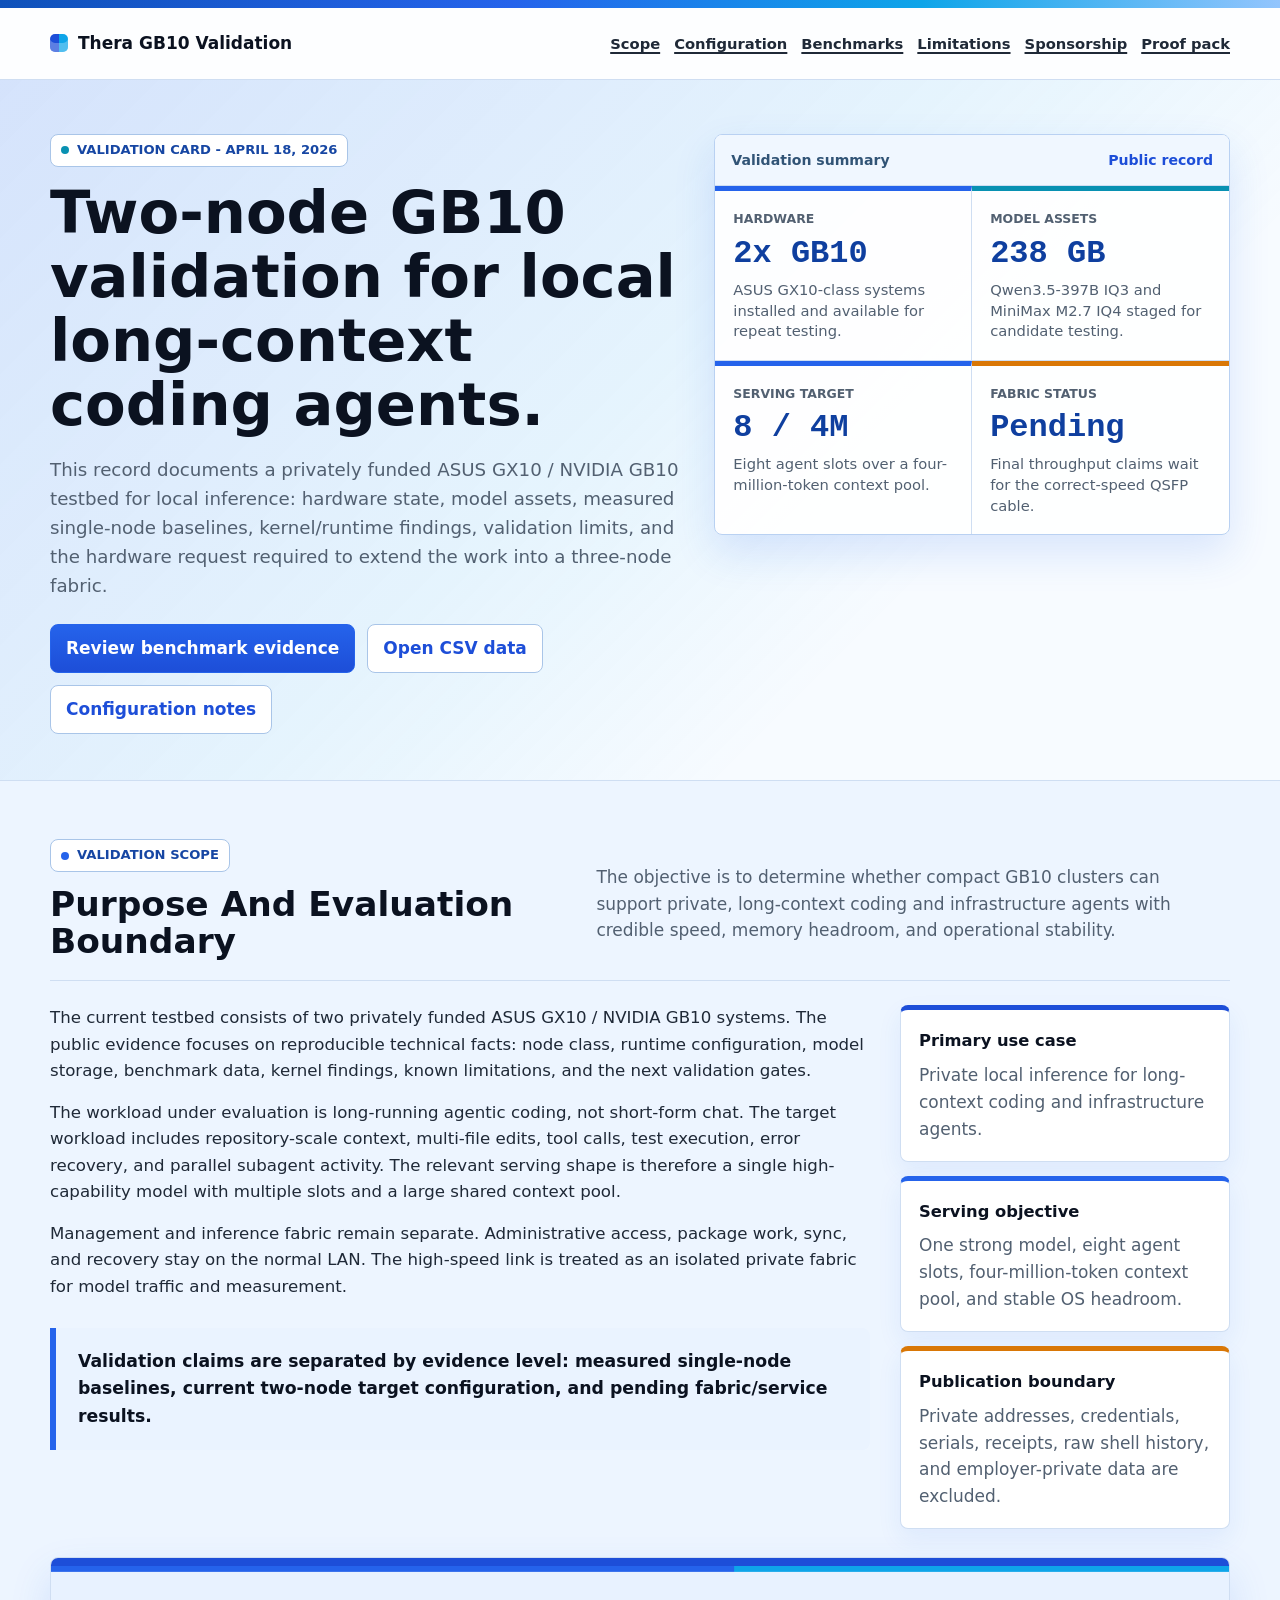
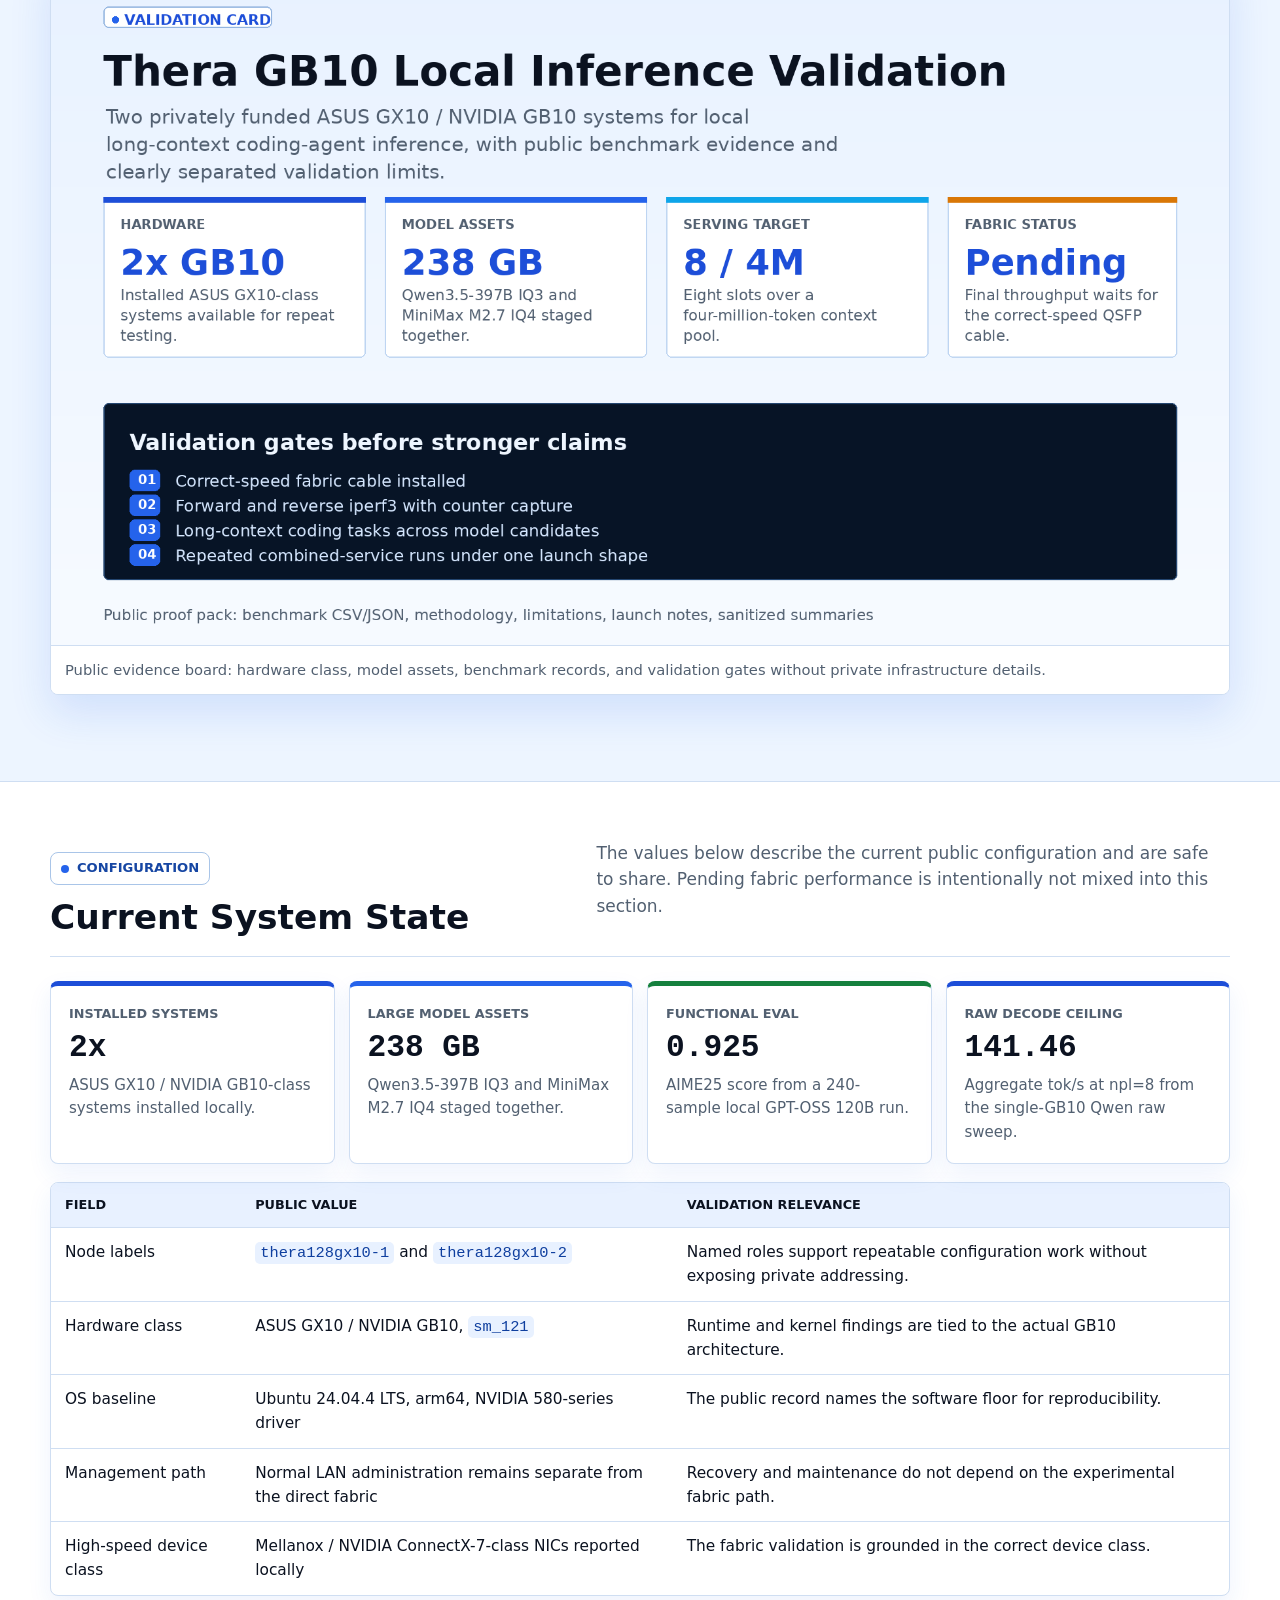
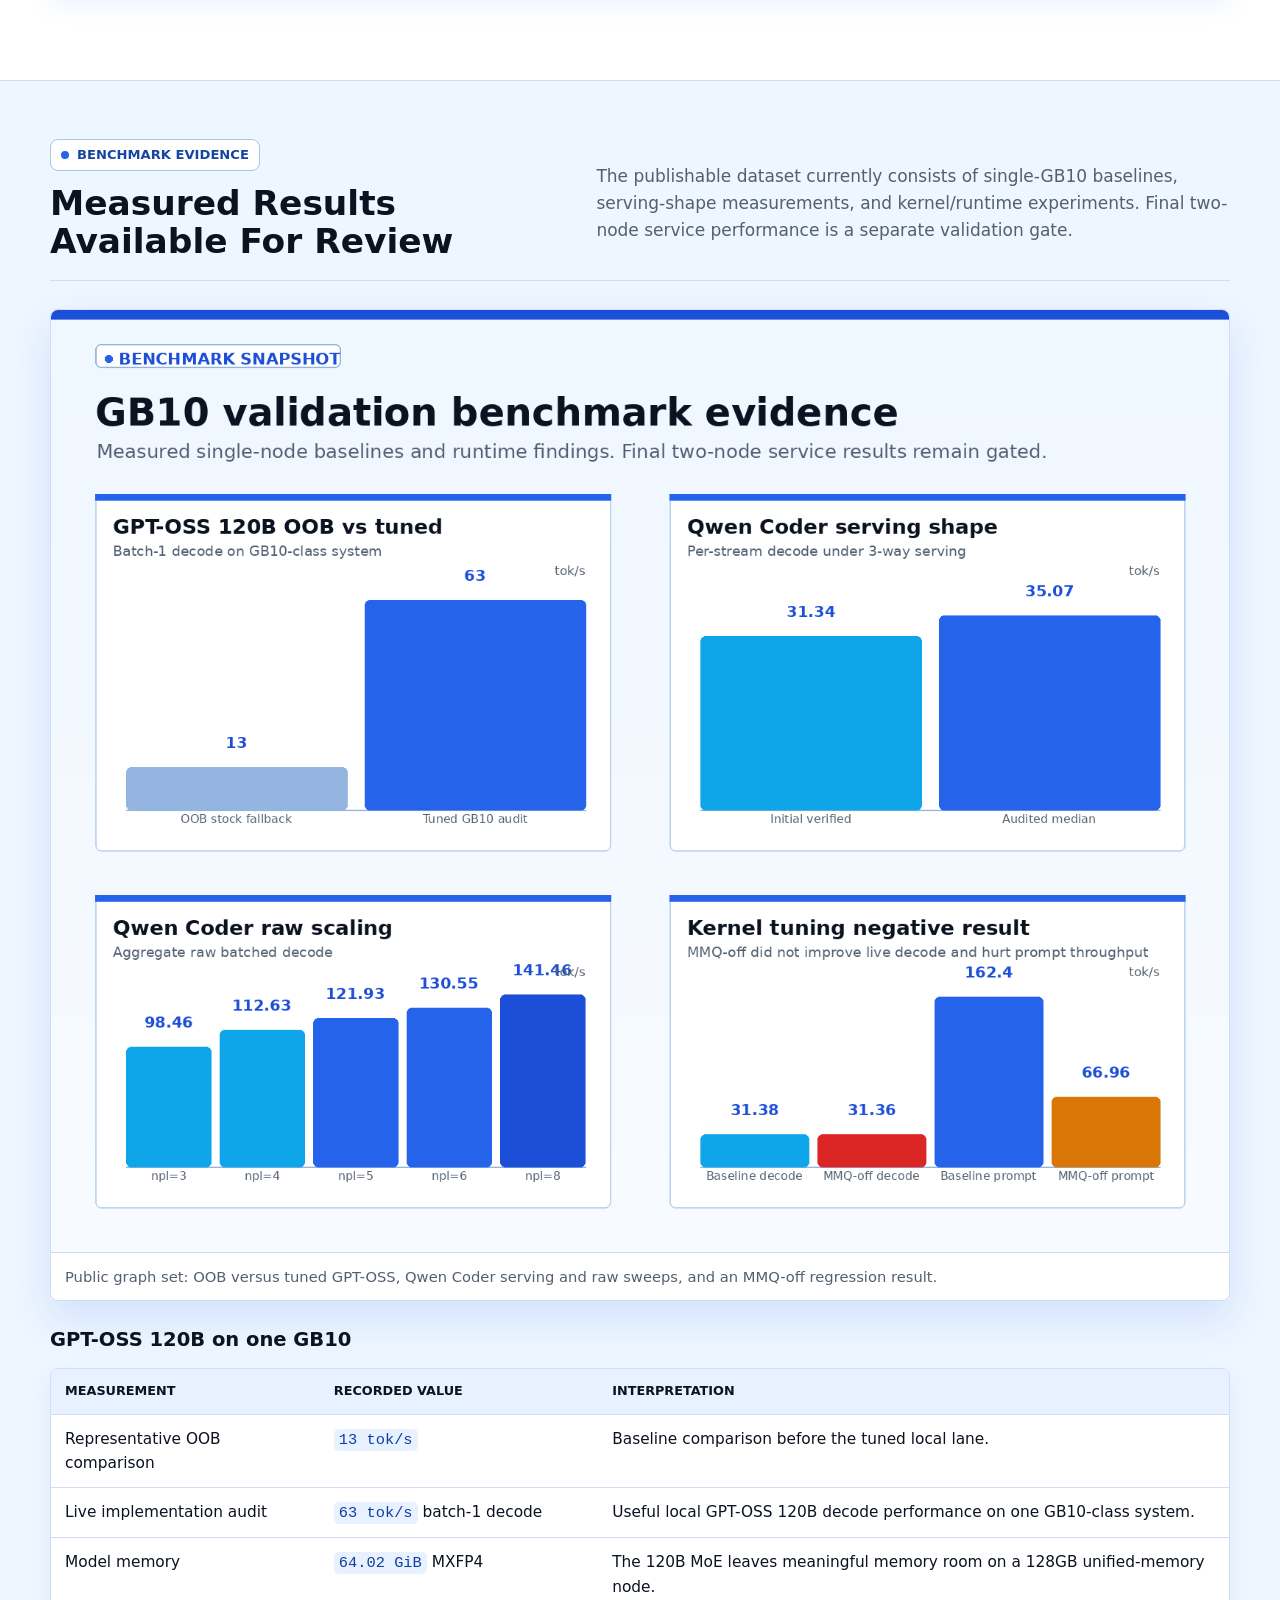
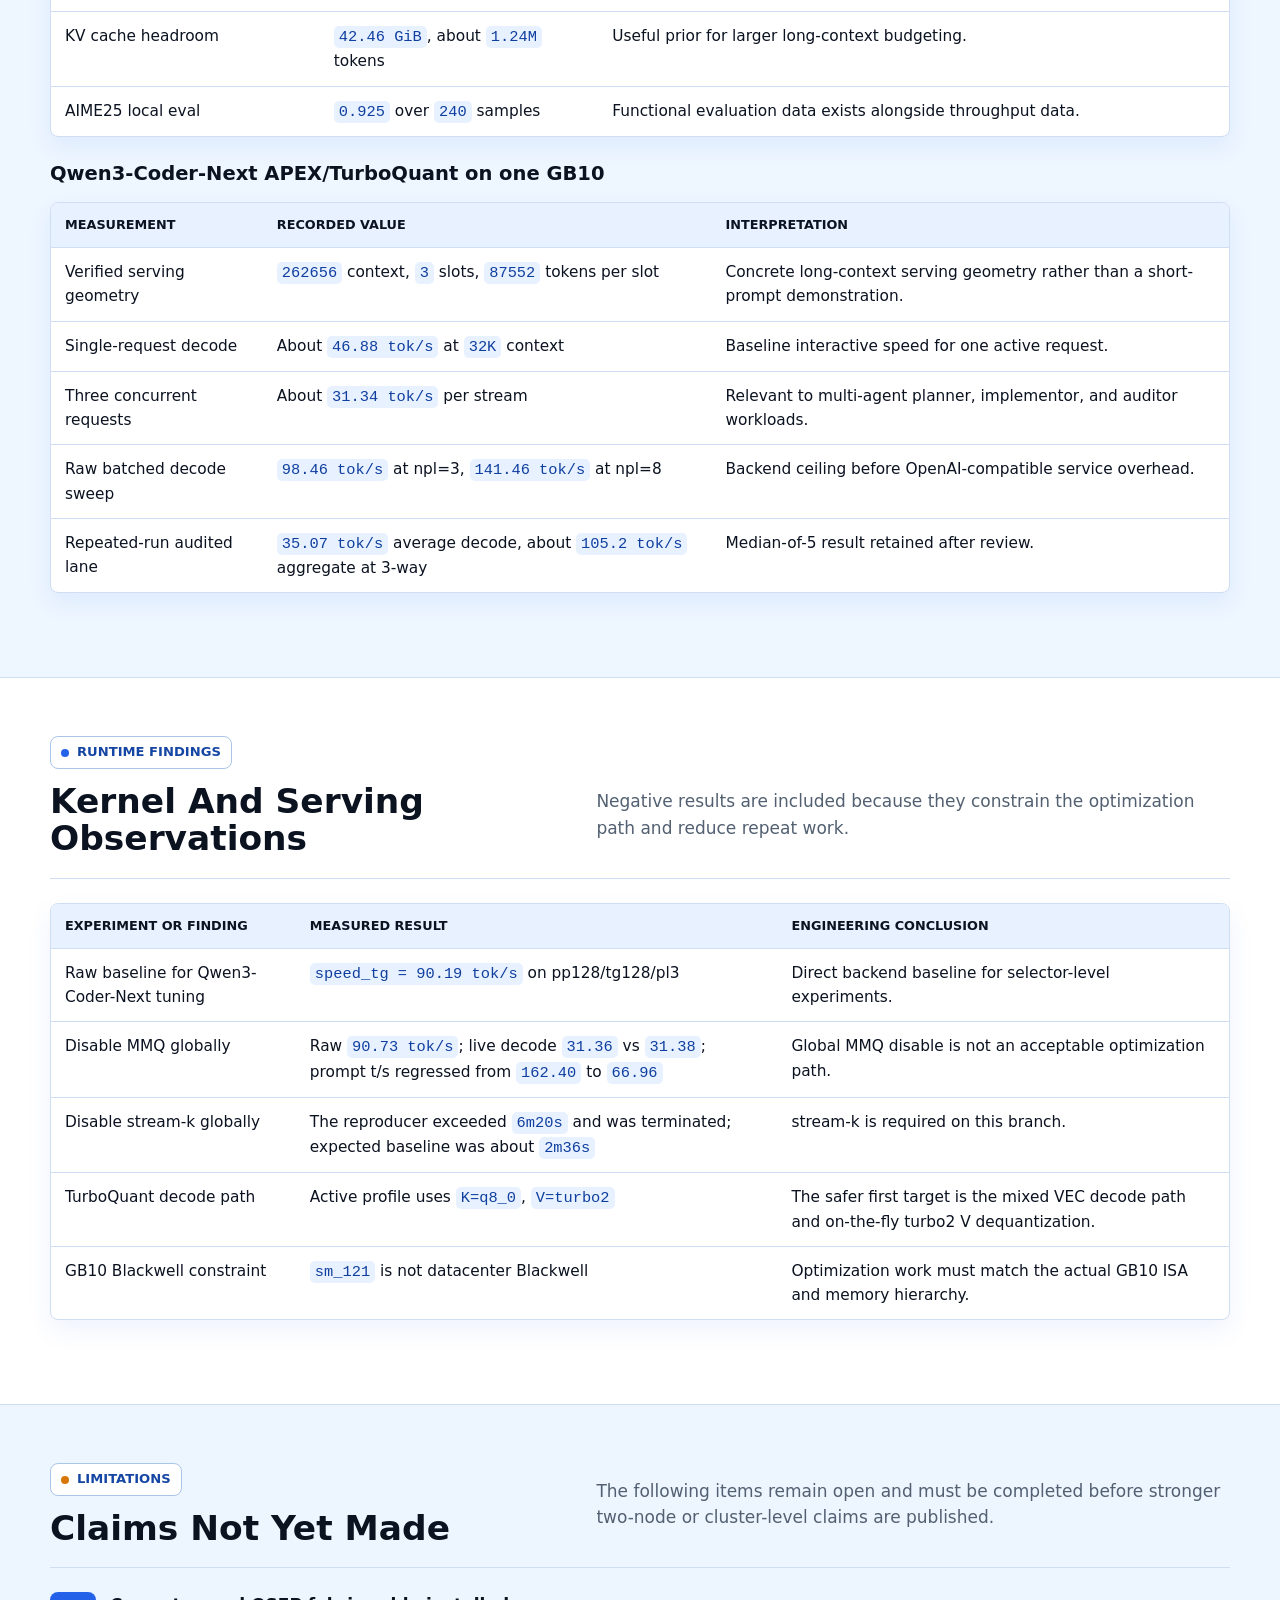
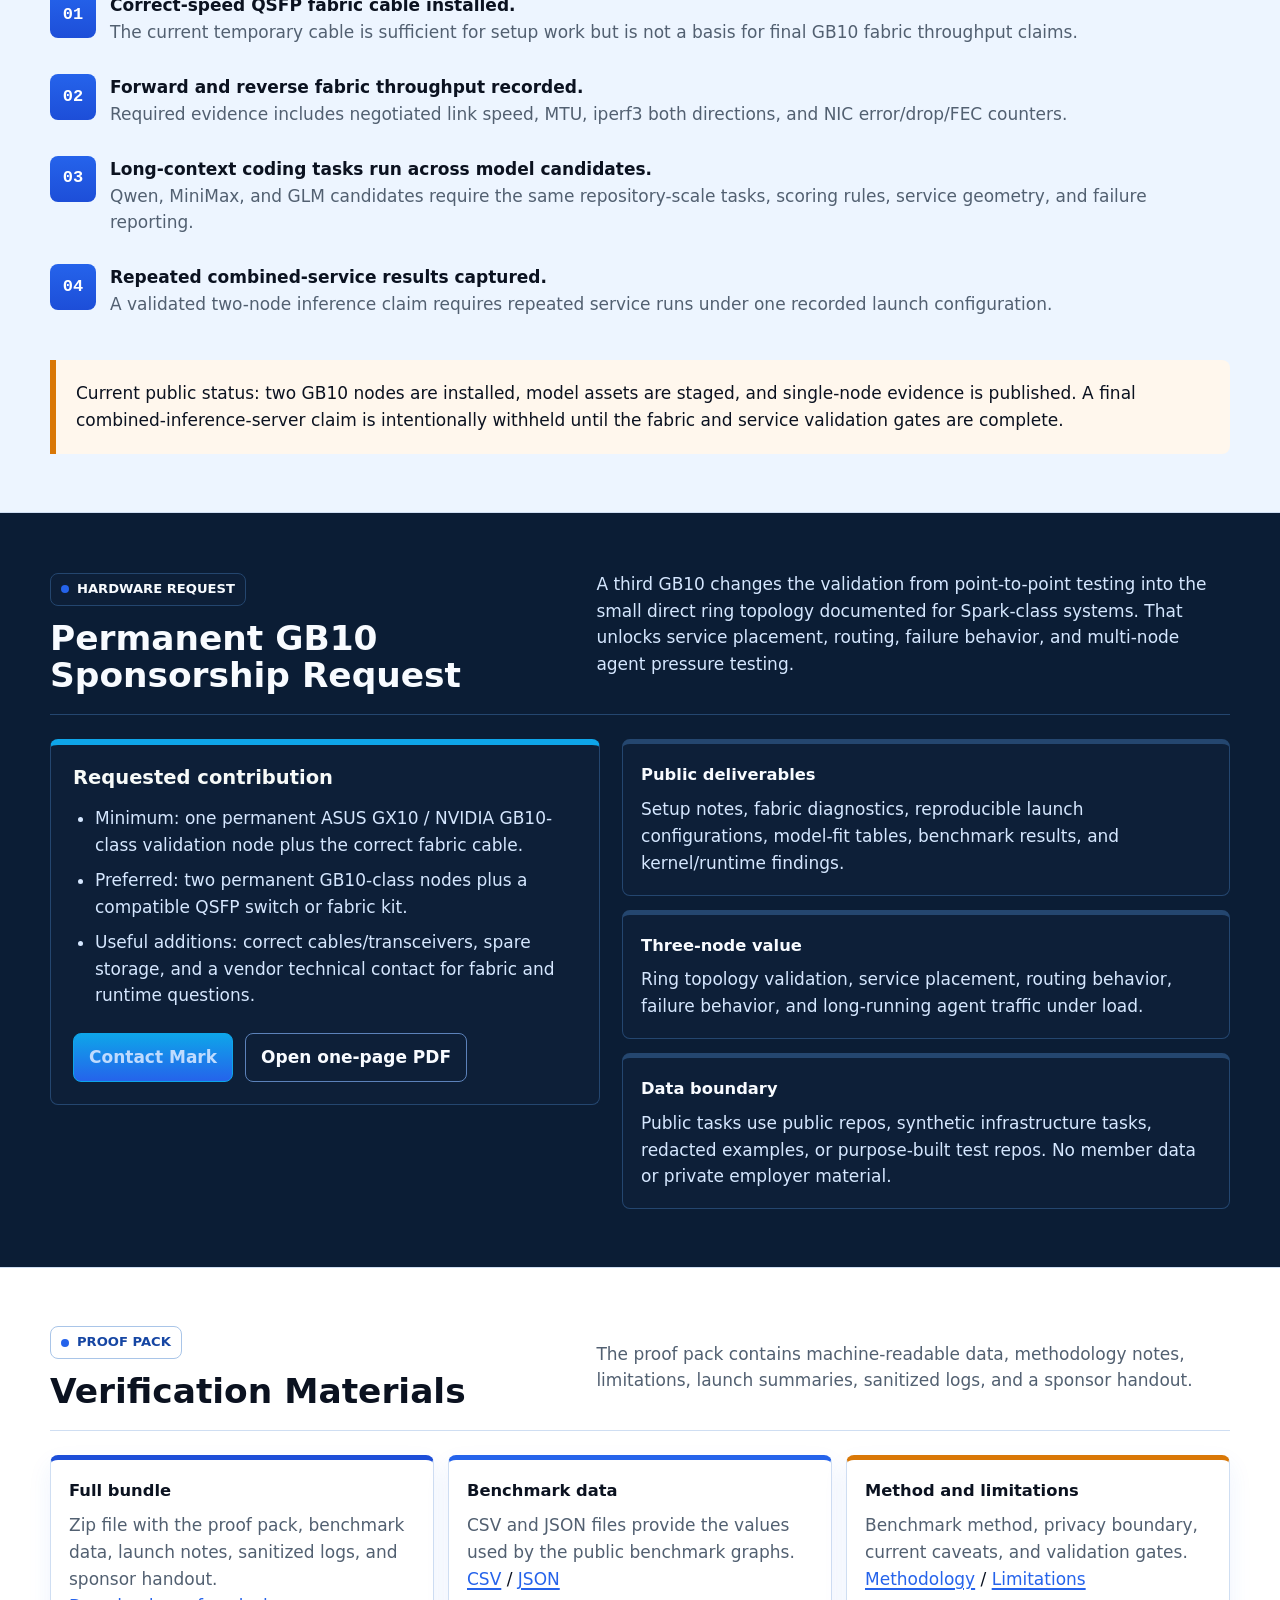
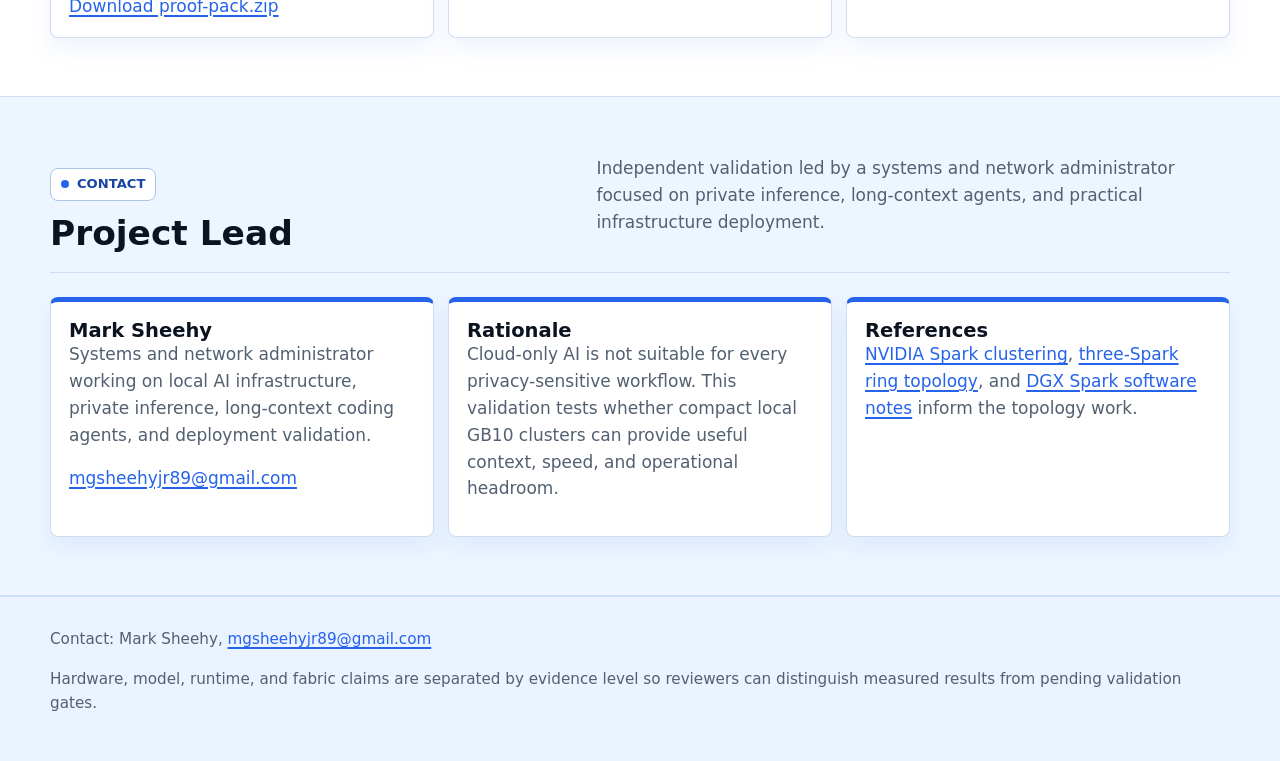
==== commit 19d1014e: "Apply blue validation card redesign" ====
--- a/index.html
+++ b/index.html
@@ -3,35 +3,35 @@
 <head>
   <meta charset="utf-8">
   <meta name="viewport" content="width=device-width, initial-scale=1">
-  <title>Thera GB10 Field Validation</title>
-  <meta name="description" content="A public field note from two privately funded ASUS GX10 / NVIDIA GB10 systems: local long-context coding agents, benchmark data, model assets, kernel findings, and a permanent hardware sponsorship request.">
+  <title>Thera GB10 Local Inference Validation</title>
+  <meta name="description" content="A public validation card for two privately funded ASUS GX10 / NVIDIA GB10 systems: hardware state, model assets, benchmark evidence, kernel findings, limitations, and a permanent hardware sponsorship request.">
   <meta name="author" content="Mark Sheehy">
   <link rel="canonical" href="https://mgsheehyjr89.github.io/">
   <link rel="icon" href="favicon.png" type="image/png">
   <link rel="stylesheet" href="site.css">
   <meta property="og:type" content="website">
-  <meta property="og:site_name" content="Thera Field Lab">
-  <meta property="og:title" content="Thera GB10 Field Validation">
-  <meta property="og:description" content="Two owned GB10 nodes, local benchmark evidence, long-context agent testing, and a permanent hardware sponsorship request.">
+  <meta property="og:site_name" content="Thera GB10 Validation">
+  <meta property="og:title" content="Thera GB10 Local Inference Validation">
+  <meta property="og:description" content="A model-card style validation record for two privately funded GB10 nodes, benchmark evidence, long-context serving targets, and a permanent hardware sponsorship request.">
   <meta property="og:url" content="https://mgsheehyjr89.github.io/">
   <meta property="og:image" content="https://mgsheehyjr89.github.io/social-card.png">
   <meta property="og:image:width" content="1200">
   <meta property="og:image:height" content="630">
   <meta name="twitter:card" content="summary_large_image">
-  <meta name="twitter:title" content="Thera GB10 Field Validation">
-  <meta name="twitter:description" content="Two owned GB10 nodes, local benchmark evidence, long-context agent testing, and a permanent hardware sponsorship request.">
+  <meta name="twitter:title" content="Thera GB10 Local Inference Validation">
+  <meta name="twitter:description" content="Two owned GB10 nodes, local benchmark evidence, long-context serving targets, and a permanent hardware sponsorship request.">
   <meta name="twitter:image" content="https://mgsheehyjr89.github.io/social-card.png">
 </head>
 <body>
   <main class="page">
     <div class="topbar">
-      <div class="brand">Thera GB10 Field Lab</div>
+      <div class="brand">Thera GB10 Validation</div>
       <nav class="nav" aria-label="Page sections">
-        <a href="#story">Build story</a>
-        <a href="#verified">Verified</a>
-        <a href="#data">Data</a>
-        <a href="#next">Next tests</a>
-        <a href="#ask">Sponsorship</a>
+        <a href="#scope">Scope</a>
+        <a href="#configuration">Configuration</a>
+        <a href="#benchmarks">Benchmarks</a>
+        <a href="#limitations">Limitations</a>
+        <a href="#sponsorship">Sponsorship</a>
         <a href="proof-pack.zip">Proof pack</a>
       </nav>
     </div>
@@ -39,120 +39,118 @@
     <header class="hero">
       <div class="hero-layout">
         <div>
-          <div class="eyebrow">Field note - April 18, 2026</div>
-          <h1>I bought two GB10 boxes to find out if local coding agents can actually work.</h1>
-          <p class="lead">The interesting part is not that the machines boot. It is whether they can hold long context, run multiple agent slots, survive real repo work, and stay fast enough to matter without sending the work to a hosted model.</p>
+          <div class="eyebrow">Validation card - April 18, 2026</div>
+          <h1>Two-node GB10 validation for local long-context coding agents.</h1>
+          <p class="lead">This record documents a privately funded ASUS GX10 / NVIDIA GB10 testbed for local inference: hardware state, model assets, measured single-node baselines, kernel/runtime findings, validation limits, and the hardware request required to extend the work into a three-node fabric.</p>
           <div class="actions">
-            <a class="button" href="#story">Start with the build story</a>
-            <a class="button secondary" href="#data">Skip to the numbers</a>
-            <a class="button secondary" href="build-log.html">Full build log</a>
-          </div>
-        </div>
-
-        <aside class="signal-board" aria-label="Current proof summary">
+            <a class="button" href="#benchmarks">Review benchmark evidence</a>
+            <a class="button secondary" href="proof-pack/benchmark-results.csv">Open CSV data</a>
+            <a class="button secondary" href="build-log.html">Configuration notes</a>
+          </div>
+        </div>
+
+        <aside class="signal-board" aria-label="Validation summary">
           <div class="signal-board-header">
-            <span>Current local state</span>
-            <span>Public share</span>
+            <span>Validation summary</span>
+            <span>Public record</span>
           </div>
           <div class="signal-grid">
             <div class="signal blue">
-              <span>Owned hardware</span>
+              <span>Hardware</span>
               <strong>2x GB10</strong>
-              <p>ASUS GX10-class systems are installed and available for repeat tests.</p>
+              <p>ASUS GX10-class systems installed and available for repeat testing.</p>
             </div>
             <div class="signal teal">
               <span>Model assets</span>
-              <strong>238G</strong>
-              <p>Qwen3.5-397B IQ3 and MiniMax M2.7 IQ4 are both staged.</p>
+              <strong>238 GB</strong>
+              <p>Qwen3.5-397B IQ3 and MiniMax M2.7 IQ4 staged for candidate testing.</p>
+            </div>
+            <div class="signal blue">
+              <span>Serving target</span>
+              <strong>8 / 4M</strong>
+              <p>Eight agent slots over a four-million-token context pool.</p>
             </div>
             <div class="signal amber">
-              <span>Agent target</span>
-              <strong>8 / 4M</strong>
-              <p>Eight slots sharing a four-million-token context pool is the working target.</p>
+              <span>Fabric status</span>
+              <strong>Pending</strong>
+              <p>Final throughput claims wait for the correct-speed QSFP cable.</p>
             </div>
-            <div class="signal red">
-              <span>Fabric claim</span>
-              <strong>Hold</strong>
-              <p>The correct-speed cable must land before final throughput claims.</p>
-            </div>
           </div>
         </aside>
       </div>
     </header>
 
-    <section class="section tint" id="story" aria-labelledby="story-heading">
-      <div class="section-header">
-        <div>
-          <p class="section-label blue">Build story</p>
-          <h2 id="story-heading">The Part That Matters</h2>
-        </div>
-        <p class="muted">I am putting the narrative before the tables on purpose. The numbers matter, but the setup choices are what make the numbers useful to another builder, sponsor, or reviewer.</p>
+    <section class="section tint" id="scope" aria-labelledby="scope-heading">
+      <div class="section-header">
+        <div>
+          <p class="section-label blue">Validation scope</p>
+          <h2 id="scope-heading">Purpose And Evaluation Boundary</h2>
+        </div>
+        <p class="muted">The objective is to determine whether compact GB10 clusters can support private, long-context coding and infrastructure agents with credible speed, memory headroom, and operational stability.</p>
       </div>
 
       <div class="story-grid">
         <article class="story-copy">
-          <p>I started with two privately funded ASUS GX10 / NVIDIA GB10 systems because I wanted a straight answer to a practical question: can a small local cluster run coding agents with enough context to do real work, or does everything collapse into short prompts and half-finished edits?</p>
-
-          <p>The first rule was boring on purpose. I kept the management path separate from the high-speed fabric. SSH, package work, sync, and recovery stay on the normal LAN. The direct link is a private fabric for model traffic and measurements. If a fabric experiment goes sideways, basic administration should still be calm.</p>
-
-          <p>I am also not treating the temporary cable as a benchmark result. It is useful for bring-up. It is not the basis for a final cluster claim. The NICs should negotiate normally, and the correct-speed cable should be the point where forward and reverse fabric numbers become publishable.</p>
-
-          <div class="pull">The real test is not a one-prompt demo. It is a long-context coding workload with multiple agent slots, repo edits, tool use, test failures, queue behavior, and enough pressure to expose where the system actually spends time.</div>
-
-          <p>The model work is being framed the same way. Qwen3.5-397B IQ3 is the current two-node target because it fits the 8-slot, 4M-token working shape. MiniMax M2.7 IQ4 is staged because it may trade size for speed and coding quality. GLM remains the family I am watching for long-running agent behavior, but it does not get a winner label until it runs the same jobs under the same scoring rules.</p>
+          <p>The current testbed consists of two privately funded ASUS GX10 / NVIDIA GB10 systems. The public evidence focuses on reproducible technical facts: node class, runtime configuration, model storage, benchmark data, kernel findings, known limitations, and the next validation gates.</p>
+
+          <p>The workload under evaluation is long-running agentic coding, not short-form chat. The target workload includes repository-scale context, multi-file edits, tool calls, test execution, error recovery, and parallel subagent activity. The relevant serving shape is therefore a single high-capability model with multiple slots and a large shared context pool.</p>
+
+          <p>Management and inference fabric remain separate. Administrative access, package work, sync, and recovery stay on the normal LAN. The high-speed link is treated as an isolated private fabric for model traffic and measurement.</p>
+
+          <div class="pull">Validation claims are separated by evidence level: measured single-node baselines, current two-node target configuration, and pending fabric/service results.</div>
         </article>
 
         <div class="side-stack">
           <div class="note blue">
-            <strong>Design choice</strong>
-            <p class="muted">Management stays boring. Fabric work stays isolated. No default gateway moves to the experimental link.</p>
+            <strong>Primary use case</strong>
+            <p class="muted">Private local inference for long-context coding and infrastructure agents.</p>
           </div>
           <div class="note teal">
-            <strong>Serving shape</strong>
-            <p class="muted">Two nodes, one model, eight slots, and a four-million-token context pool for real agent/subagent work.</p>
+            <strong>Serving objective</strong>
+            <p class="muted">One strong model, eight agent slots, four-million-token context pool, and stable OS headroom.</p>
           </div>
           <div class="note amber">
-            <strong>Public boundary</strong>
-            <p class="muted">Private addresses, credentials, serials, receipts, raw shell history, and employer-private data stay out of the public pack.</p>
+            <strong>Publication boundary</strong>
+            <p class="muted">Private addresses, credentials, serials, receipts, raw shell history, and employer-private data are excluded.</p>
           </div>
         </div>
       </div>
 
       <figure class="image-frame">
         <img src="evidence-visual.png" alt="GB10 validation evidence board with owned hardware, model assets, benchmark evidence, and next validation pass.">
-        <figcaption>The public evidence board: owned hardware, model assets, benchmark records, and validation gates without private infrastructure details.</figcaption>
+        <figcaption>Public evidence board: hardware class, model assets, benchmark records, and validation gates without private infrastructure details.</figcaption>
       </figure>
     </section>
 
-    <section class="section" id="verified" aria-labelledby="verified-heading">
-      <div class="section-header">
-        <div>
-          <p class="section-label green">Verified now</p>
-          <h2 id="verified-heading">What Is Already Done</h2>
-        </div>
-        <p class="muted">This section contains present facts only. Anything waiting on the correct cable, repeated service runs, or candidate bakeoffs is moved out of this lane.</p>
-      </div>
-
-      <div class="metric-grid four" aria-label="Verified evidence metrics">
+    <section class="section" id="configuration" aria-labelledby="configuration-heading">
+      <div class="section-header">
+        <div>
+          <p class="section-label blue">Configuration</p>
+          <h2 id="configuration-heading">Current System State</h2>
+        </div>
+        <p class="muted">The values below describe the current public configuration and are safe to share. Pending fabric performance is intentionally not mixed into this section.</p>
+      </div>
+
+      <div class="metric-grid four" aria-label="Current validation metrics">
         <div class="metric blue">
           <div class="metric-label">Installed systems</div>
           <div class="metric-value">2x</div>
-          <p class="metric-copy">Two ASUS GX10 / NVIDIA GB10-class systems are online for repeat testing.</p>
+          <p class="metric-copy">ASUS GX10 / NVIDIA GB10-class systems installed locally.</p>
         </div>
         <div class="metric teal">
-          <div class="metric-label">Large models staged</div>
-          <div class="metric-value">238G</div>
-          <p class="metric-copy">Qwen3.5-397B IQ3 plus MiniMax M2.7 IQ4 fit on disk together for side-by-side tests.</p>
+          <div class="metric-label">Large model assets</div>
+          <div class="metric-value">238 GB</div>
+          <p class="metric-copy">Qwen3.5-397B IQ3 and MiniMax M2.7 IQ4 staged together.</p>
         </div>
         <div class="metric green">
-          <div class="metric-label">GPT-OSS eval</div>
+          <div class="metric-label">Functional eval</div>
           <div class="metric-value">0.925</div>
-          <p class="metric-copy">AIME25 score over a 240-sample local GPT-OSS 120B run.</p>
-        </div>
-        <div class="metric amber">
-          <div class="metric-label">Qwen raw decode</div>
+          <p class="metric-copy">AIME25 score from a 240-sample local GPT-OSS 120B run.</p>
+        </div>
+        <div class="metric blue">
+          <div class="metric-label">Raw decode ceiling</div>
           <div class="metric-value">141.46</div>
-          <p class="metric-copy">Aggregate tok/s at npl=8 from the single-GB10 raw batched decode sweep.</p>
+          <p class="metric-copy">Aggregate tok/s at npl=8 from the single-GB10 Qwen raw sweep.</p>
         </div>
       </div>
 
@@ -160,21 +158,21 @@
         <table>
           <thead>
             <tr>
-              <th>Layer</th>
+              <th>Field</th>
               <th>Public value</th>
-              <th>Why it matters</th>
+              <th>Validation relevance</th>
             </tr>
           </thead>
           <tbody>
             <tr>
               <td>Node labels</td>
               <td><code>thera128gx10-1</code> and <code>thera128gx10-2</code></td>
-              <td>Repeat work has named roles without exposing private addressing.</td>
+              <td>Named roles support repeatable configuration work without exposing private addressing.</td>
             </tr>
             <tr>
               <td>Hardware class</td>
               <td>ASUS GX10 / NVIDIA GB10, <code>sm_121</code></td>
-              <td>The kernel/runtime notes are tied to the actual GB10 architecture.</td>
+              <td>Runtime and kernel findings are tied to the actual GB10 architecture.</td>
             </tr>
             <tr>
               <td>OS baseline</td>
@@ -182,32 +180,32 @@
               <td>The public record names the software floor for reproducibility.</td>
             </tr>
             <tr>
-              <td>Management approach</td>
-              <td>Normal LAN management remains separate from the direct fabric</td>
-              <td>Administration and recovery are not dependent on the experiment.</td>
+              <td>Management path</td>
+              <td>Normal LAN administration remains separate from the direct fabric</td>
+              <td>Recovery and maintenance do not depend on the experimental fabric path.</td>
             </tr>
             <tr>
               <td>High-speed device class</td>
               <td>Mellanox / NVIDIA ConnectX-7-class NICs reported locally</td>
-              <td>The private fabric test is grounded in the right hardware class.</td>
+              <td>The fabric validation is grounded in the correct device class.</td>
             </tr>
           </tbody>
         </table>
       </div>
     </section>
 
-    <section class="section cool" id="data" aria-labelledby="data-heading">
-      <div class="section-header">
-        <div>
-          <p class="section-label teal">Measured data</p>
-          <h2 id="data-heading">The Numbers People Came For</h2>
-        </div>
-        <p class="muted">These are the publishable measurements on disk today. The page separates single-node baselines, negative kernel findings, and pending multi-node claims so the record stays honest.</p>
+    <section class="section cool" id="benchmarks" aria-labelledby="benchmarks-heading">
+      <div class="section-header">
+        <div>
+          <p class="section-label blue">Benchmark evidence</p>
+          <h2 id="benchmarks-heading">Measured Results Available For Review</h2>
+        </div>
+        <p class="muted">The publishable dataset currently consists of single-GB10 baselines, serving-shape measurements, and kernel/runtime experiments. Final two-node service performance is a separate validation gate.</p>
       </div>
 
       <figure class="image-frame">
         <img src="benchmark-graphs.png" alt="Four benchmark graphs comparing GPT-OSS 120B OOB versus tuned decode, Qwen Coder serving shape, Qwen Coder raw scaling, and MMQ tuning results.">
-        <figcaption>Representative graphs from the proof pack: OOB versus tuned GPT-OSS, Qwen Coder serving and raw sweeps, and a negative MMQ tuning result.</figcaption>
+        <figcaption>Public graph set: OOB versus tuned GPT-OSS, Qwen Coder serving and raw sweeps, and an MMQ-off regression result.</figcaption>
       </figure>
 
       <h3>GPT-OSS 120B on one GB10</h3>
@@ -217,7 +215,7 @@
             <tr>
               <th>Measurement</th>
               <th>Recorded value</th>
-              <th>Takeaway</th>
+              <th>Interpretation</th>
             </tr>
           </thead>
           <tbody>
@@ -229,12 +227,12 @@
             <tr>
               <td>Live implementation audit</td>
               <td><code>63 tok/s</code> batch-1 decode</td>
-              <td>A useful GPT-OSS 120B lane on one GB10-class system.</td>
+              <td>Useful local GPT-OSS 120B decode performance on one GB10-class system.</td>
             </tr>
             <tr>
               <td>Model memory</td>
               <td><code>64.02 GiB</code> MXFP4</td>
-              <td>The 120B MoE leaves real memory room on a 128GB box.</td>
+              <td>The 120B MoE leaves meaningful memory room on a 128GB unified-memory node.</td>
             </tr>
             <tr>
               <td>KV cache headroom</td>
@@ -244,7 +242,7 @@
             <tr>
               <td>AIME25 local eval</td>
               <td><code>0.925</code> over <code>240</code> samples</td>
-              <td>Functional eval data exists, not just throughput.</td>
+              <td>Functional evaluation data exists alongside throughput data.</td>
             </tr>
           </tbody>
         </table>
@@ -257,14 +255,14 @@
             <tr>
               <th>Measurement</th>
               <th>Recorded value</th>
-              <th>Takeaway</th>
+              <th>Interpretation</th>
             </tr>
           </thead>
           <tbody>
             <tr>
               <td>Verified serving geometry</td>
               <td><code>262656</code> context, <code>3</code> slots, <code>87552</code> tokens per slot</td>
-              <td>Concrete long-context serving shape, not a short prompt demo.</td>
+              <td>Concrete long-context serving geometry rather than a short-prompt demonstration.</td>
             </tr>
             <tr>
               <td>Single-request decode</td>
@@ -274,7 +272,7 @@
             <tr>
               <td>Three concurrent requests</td>
               <td>About <code>31.34 tok/s</code> per stream</td>
-              <td>Relevant to planner, implementor, and auditor agents sharing a box.</td>
+              <td>Relevant to multi-agent planner, implementor, and auditor workloads.</td>
             </tr>
             <tr>
               <td>Raw batched decode sweep</td>
@@ -284,20 +282,20 @@
             <tr>
               <td>Repeated-run audited lane</td>
               <td><code>35.07 tok/s</code> average decode, about <code>105.2 tok/s</code> aggregate at 3-way</td>
-              <td>The median-of-5 lane survived audit better than the earlier single-run winner.</td>
+              <td>Median-of-5 result retained after review.</td>
             </tr>
           </tbody>
         </table>
       </div>
     </section>
 
-    <section class="section" id="kernel" aria-labelledby="kernel-heading">
-      <div class="section-header">
-        <div>
-          <p class="section-label red">Kernel notes</p>
-          <h2 id="kernel-heading">The Negative Results Are Useful</h2>
-        </div>
-        <p class="muted">The kernel/runtime work is worth publishing because it rules out easy switches and narrows the real CUDA target.</p>
+    <section class="section" id="runtime" aria-labelledby="runtime-heading">
+      <div class="section-header">
+        <div>
+          <p class="section-label blue">Runtime findings</p>
+          <h2 id="runtime-heading">Kernel And Serving Observations</h2>
+        </div>
+        <p class="muted">Negative results are included because they constrain the optimization path and reduce repeat work.</p>
       </div>
 
       <div class="table-wrap">
@@ -318,12 +316,12 @@
             <tr>
               <td>Disable MMQ globally</td>
               <td>Raw <code>90.73 tok/s</code>; live decode <code>31.36</code> vs <code>31.38</code>; prompt t/s regressed from <code>162.40</code> to <code>66.96</code></td>
-              <td>MMQ yes/no is not the lever. The live path needs a narrower edit.</td>
+              <td>Global MMQ disable is not an acceptable optimization path.</td>
             </tr>
             <tr>
               <td>Disable stream-k globally</td>
               <td>The reproducer exceeded <code>6m20s</code> and was terminated; expected baseline was about <code>2m36s</code></td>
-              <td>stream-k is required on this branch. Disabling it is not a viable tuning path.</td>
+              <td>stream-k is required on this branch.</td>
             </tr>
             <tr>
               <td>TurboQuant decode path</td>
@@ -333,74 +331,74 @@
             <tr>
               <td>GB10 Blackwell constraint</td>
               <td><code>sm_121</code> is not datacenter Blackwell</td>
-              <td>No WGMMA/tcgen05 assumptions. Tune for the actual GB10 ISA and memory hierarchy.</td>
+              <td>Optimization work must match the actual GB10 ISA and memory hierarchy.</td>
             </tr>
           </tbody>
         </table>
       </div>
     </section>
 
-    <section class="section tint" id="next" aria-labelledby="next-heading">
-      <div class="section-header">
-        <div>
-          <p class="section-label amber">Not claimed yet</p>
-          <h2 id="next-heading">The Next Validation Pass</h2>
-        </div>
-        <p class="muted">The open work is concrete. It is not being blended into the verified numbers above.</p>
+    <section class="section tint" id="limitations" aria-labelledby="limitations-heading">
+      <div class="section-header">
+        <div>
+          <p class="section-label amber">Limitations</p>
+          <h2 id="limitations-heading">Claims Not Yet Made</h2>
+        </div>
+        <p class="muted">The following items remain open and must be completed before stronger two-node or cluster-level claims are published.</p>
       </div>
 
       <ol class="timeline">
         <li>
           <span class="step-number">01</span>
           <div>
-            <strong>Install the correct-speed QSFP cable.</strong>
-            <p class="muted">Do not hard-code the link to the temporary 40G cable. Let the NICs negotiate, then record link speed, MTU, and counters.</p>
+            <strong>Correct-speed QSFP fabric cable installed.</strong>
+            <p class="muted">The current temporary cable is sufficient for setup work but is not a basis for final GB10 fabric throughput claims.</p>
           </div>
         </li>
         <li>
           <span class="step-number">02</span>
           <div>
-            <strong>Run forward and reverse fabric tests.</strong>
-            <p class="muted">Capture <code>iperf3</code> both directions, jumbo-frame checks when MTU 9000 is valid, and error/drop/FEC counters before and after sustained load.</p>
+            <strong>Forward and reverse fabric throughput recorded.</strong>
+            <p class="muted">Required evidence includes negotiated link speed, MTU, iperf3 both directions, and NIC error/drop/FEC counters.</p>
           </div>
         </li>
         <li>
           <span class="step-number">03</span>
           <div>
-            <strong>Run real coding tasks across the model candidates.</strong>
-            <p class="muted">Use long repositories, multi-file edits, tests, failures, and 8-slot subagent pressure. Score correctness, completion behavior, queue behavior, latency, decode speed, memory, and crashes.</p>
+            <strong>Long-context coding tasks run across model candidates.</strong>
+            <p class="muted">Qwen, MiniMax, and GLM candidates require the same repository-scale tasks, scoring rules, service geometry, and failure reporting.</p>
           </div>
         </li>
         <li>
           <span class="step-number">04</span>
           <div>
-            <strong>Publish only repeated combined-service results.</strong>
-            <p class="muted">A stronger two-node claim needs fabric numbers, long-context coding tasks, and repeated service runs under one recorded launch shape.</p>
+            <strong>Repeated combined-service results captured.</strong>
+            <p class="muted">A validated two-node inference claim requires repeated service runs under one recorded launch configuration.</p>
           </div>
         </li>
       </ol>
 
-      <div class="band red">
-        No public claim is being made yet that C-1 and C-2 are a fully validated combined inference server. The hardware is installed, the target is defined, and the missing tests are named.
-      </div>
-    </section>
-
-    <section class="section terminal" id="ask" aria-labelledby="ask-heading">
-      <div class="section-header">
-        <div>
-          <p class="section-label amber">Hardware request</p>
-          <h2 id="ask-heading">A Third GB10 Changes The Experiment</h2>
-        </div>
-        <p class="muted">With two nodes, the fabric test is point-to-point. With three, the topology becomes the small direct ring NVIDIA documents for Spark-class systems. That is a different validation problem, not just more memory.</p>
+      <div class="band amber">
+        Current public status: two GB10 nodes are installed, model assets are staged, and single-node evidence is published. A final combined-inference-server claim is intentionally withheld until the fabric and service validation gates are complete.
+      </div>
+    </section>
+
+    <section class="section terminal" id="sponsorship" aria-labelledby="sponsorship-heading">
+      <div class="section-header">
+        <div>
+          <p class="section-label blue">Hardware request</p>
+          <h2 id="sponsorship-heading">Permanent GB10 Sponsorship Request</h2>
+        </div>
+        <p class="muted">A third GB10 changes the validation from point-to-point testing into the small direct ring topology documented for Spark-class systems. That unlocks service placement, routing, failure behavior, and multi-node agent pressure testing.</p>
       </div>
 
       <div class="ask-grid">
         <div class="ask-panel">
-          <h3>Permanent sponsorship ask</h3>
+          <h3>Requested contribution</h3>
           <ul>
             <li>Minimum: one permanent ASUS GX10 / NVIDIA GB10-class validation node plus the correct fabric cable.</li>
             <li>Preferred: two permanent GB10-class nodes plus a compatible QSFP switch or fabric kit.</li>
-            <li>Useful add-ons: correct cables/transceivers, spare storage, and a vendor technical contact for fabric and runtime questions.</li>
+            <li>Useful additions: correct cables/transceivers, spare storage, and a vendor technical contact for fabric and runtime questions.</li>
           </ul>
           <div class="button-row">
             <a class="button teal" href="mailto:mgsheehyjr89@gmail.com?subject=GB10%20hardware%20sponsorship">Contact Mark</a>
@@ -409,15 +407,15 @@
         </div>
 
         <div class="method-grid">
+          <div class="method-card blue">
+            <strong>Public deliverables</strong>
+            <p>Setup notes, fabric diagnostics, reproducible launch configurations, model-fit tables, benchmark results, and kernel/runtime findings.</p>
+          </div>
+          <div class="method-card teal">
+            <strong>Three-node value</strong>
+            <p>Ring topology validation, service placement, routing behavior, failure behavior, and long-running agent traffic under load.</p>
+          </div>
           <div class="method-card amber">
-            <strong>What a sponsor gets</strong>
-            <p>Public acknowledgement, reproducible setup notes, fabric diagnostics, model-fit tables, benchmark results, and kernel/runtime findings.</p>
-          </div>
-          <div class="method-card blue">
-            <strong>What the third node unlocks</strong>
-            <p>Ring topology validation, service-placement choices, routing behavior, failure behavior, and long-running agent traffic under load.</p>
-          </div>
-          <div class="method-card red">
             <strong>Data boundary</strong>
             <p>Public tasks use public repos, synthetic infrastructure tasks, redacted examples, or purpose-built test repos. No member data or private employer material.</p>
           </div>
@@ -429,7 +427,7 @@
       <div class="section-header">
         <div>
           <p class="section-label blue">Proof pack</p>
-          <h2 id="proof-pack-heading">Download The Verification Materials</h2>
+          <h2 id="proof-pack-heading">Verification Materials</h2>
         </div>
         <p class="muted">The proof pack contains machine-readable data, methodology notes, limitations, launch summaries, sanitized logs, and a sponsor handout.</p>
       </div>
@@ -441,13 +439,13 @@
           <p><a href="proof-pack.zip">Download proof-pack.zip</a></p>
         </div>
         <div class="proof-card teal">
-          <strong>Machine-readable data</strong>
-          <p class="muted">Benchmark values are available as CSV and JSON so claims can be checked without scraping the page.</p>
+          <strong>Benchmark data</strong>
+          <p class="muted">CSV and JSON files provide the values used by the public benchmark graphs.</p>
           <p><a href="proof-pack/benchmark-results.csv">CSV</a> / <a href="proof-pack/benchmark-results.json">JSON</a></p>
         </div>
         <div class="proof-card amber">
-          <strong>Method and caveats</strong>
-          <p class="muted">Benchmark rules, privacy boundary, current limitations, and validation gates.</p>
+          <strong>Method and limitations</strong>
+          <p class="muted">Benchmark method, privacy boundary, current caveats, and validation gates.</p>
           <p><a href="proof-pack/methodology.md">Methodology</a> / <a href="proof-pack/limitations.md">Limitations</a></p>
         </div>
       </div>
@@ -456,10 +454,10 @@
     <section class="section tint" id="project-lead" aria-labelledby="project-lead-heading">
       <div class="section-header">
         <div>
-          <p class="section-label green">Project lead</p>
-          <h2 id="project-lead-heading">Who Is Running The Validation</h2>
-        </div>
-        <p class="muted">Independent validation led by a systems and network administrator focused on private inference, long-context agents, and practical infrastructure work.</p>
+          <p class="section-label blue">Contact</p>
+          <h2 id="project-lead-heading">Project Lead</h2>
+        </div>
+        <p class="muted">Independent validation led by a systems and network administrator focused on private inference, long-context agents, and practical infrastructure deployment.</p>
       </div>
 
       <div class="profile-grid">
@@ -469,19 +467,19 @@
           <p><a href="mailto:mgsheehyjr89@gmail.com">mgsheehyjr89@gmail.com</a></p>
         </div>
         <div class="profile-card teal">
-          <h3>Why I care</h3>
-          <p class="muted">Cloud-only AI does not fit every privacy-sensitive workflow. This work tests whether small local GB10 clusters can provide enough context, speed, and operational headroom to matter.</p>
-        </div>
-        <div class="profile-card amber">
+          <h3>Rationale</h3>
+          <p class="muted">Cloud-only AI is not suitable for every privacy-sensitive workflow. This validation tests whether compact local GB10 clusters can provide useful context, speed, and operational headroom.</p>
+        </div>
+        <div class="profile-card blue">
           <h3>References</h3>
-          <p class="muted"><a href="https://docs.nvidia.com/dgx/dgx-spark/spark-clustering.html">NVIDIA Spark clustering</a>, <a href="https://build.nvidia.com/spark/connect-three-sparks">three-Spark ring topology</a>, and <a href="https://developer.nvidia.com/blog/new-software-and-model-optimizations-supercharge-nvidia-dgx-spark/">DGX Spark software notes</a> informed the topology work.</p>
+          <p class="muted"><a href="https://docs.nvidia.com/dgx/dgx-spark/spark-clustering.html">NVIDIA Spark clustering</a>, <a href="https://build.nvidia.com/spark/connect-three-sparks">three-Spark ring topology</a>, and <a href="https://developer.nvidia.com/blog/new-software-and-model-optimizations-supercharge-nvidia-dgx-spark/">DGX Spark software notes</a> inform the topology work.</p>
         </div>
       </div>
     </section>
 
     <footer class="site-footer">
       <p>Contact: Mark Sheehy, <a href="mailto:mgsheehyjr89@gmail.com">mgsheehyjr89@gmail.com</a></p>
-      <p>Hardware, model, and kernel claims are separated so reviewers can tell what is measured, what is under test, and what still needs validation.</p>
+      <p>Hardware, model, runtime, and fabric claims are separated by evidence level so reviewers can distinguish measured results from pending validation gates.</p>
     </footer>
   </main>
 </body>
--- a/site.css
+++ b/site.css
@@ -1,24 +1,26 @@
 :root {
   color-scheme: light;
-  --ink: #0e0f11;
-  --ink2: #2c2e33;
-  --ink3: #5a5e6a;
-  --bg: #fafaf8;
-  --bg2: #f3f2ee;
-  --bg3: #eae9e3;
-  --rule: #dddbd3;
-  --rule2: #c8c6bc;
+  --ink: #0b1220;
+  --ink2: #1f2937;
+  --ink3: #526071;
+  --bg: #f7fbff;
+  --bg2: #edf5ff;
+  --bg3: #dcecff;
+  --rule: #cfdef2;
+  --rule2: #a9c5e8;
   --surface: #ffffff;
-  --terminal: #111417;
-  --terminal2: #1b2025;
-  --red: #c0291e;
-  --amber: #c07010;
-  --green: #1a6640;
-  --blue: #1a3580;
-  --teal: #0a6b5e;
-  --violet: #5a2d8a;
-  --shadow: 0 16px 34px rgba(14, 15, 17, 0.11);
-  --soft-shadow: 0 9px 22px rgba(14, 15, 17, 0.07);
+  --terminal: #071426;
+  --terminal2: #0d1f38;
+  --red: #dc2626;
+  --amber: #d97706;
+  --green: #15803d;
+  --blue: #2563eb;
+  --blue2: #0ea5e9;
+  --blue3: #1d4ed8;
+  --teal: #0891b2;
+  --violet: #4f46e5;
+  --shadow: 0 18px 42px rgba(37, 99, 235, 0.14);
+  --soft-shadow: 0 10px 24px rgba(37, 99, 235, 0.08);
   --max: 1180px;
   --article: 980px;
 }
@@ -33,7 +35,9 @@
 
 body {
   margin: 0;
-  background: var(--bg);
+  background:
+    linear-gradient(180deg, #eff6ff 0, var(--bg) 360px),
+    var(--bg);
   color: var(--ink);
   font-family: "Sora", "IBM Plex Sans", system-ui, -apple-system, BlinkMacSystemFont, "Segoe UI", sans-serif;
   font-size: 17px;
@@ -47,7 +51,7 @@
   content: "";
   display: block;
   height: 8px;
-  background: linear-gradient(90deg, var(--blue) 0 28%, var(--teal) 28% 55%, var(--amber) 55% 74%, var(--red) 74% 100%);
+  background: linear-gradient(90deg, #0f52ba 0, var(--blue) 40%, var(--blue2) 72%, #93c5fd 100%);
 }
 
 a {
@@ -70,8 +74,8 @@
 code {
   padding: 2px 5px;
   border-radius: 5px;
-  background: var(--bg3);
-  color: var(--ink);
+  background: #e8f1ff;
+  color: #0f3f9f;
   overflow-wrap: anywhere;
 }
 
@@ -79,10 +83,10 @@
   overflow-x: auto;
   margin: 18px 0;
   padding: 18px;
-  border: 1px solid #2e353b;
+  border: 1px solid #1e3a5f;
   border-radius: 8px;
   background: var(--terminal);
-  color: #e6f0ed;
+  color: #eaf3ff;
   font-size: 0.92rem;
   line-height: 1.55;
 }
@@ -147,7 +151,8 @@
   padding-top: 14px;
   padding-bottom: 14px;
   border-bottom: 1px solid var(--rule);
-  background: var(--bg2);
+  background: rgba(255, 255, 255, 0.86);
+  backdrop-filter: blur(16px);
 }
 
 .brand {
@@ -164,8 +169,8 @@
   height: 18px;
   border-radius: 5px;
   background:
-    linear-gradient(90deg, var(--blue) 0 50%, var(--teal) 50% 100%),
-    linear-gradient(90deg, var(--amber) 0 50%, var(--red) 50% 100%);
+    linear-gradient(90deg, var(--blue3) 0 50%, var(--blue2) 50% 100%),
+    linear-gradient(90deg, #93c5fd 0 50%, var(--blue) 50% 100%);
   box-shadow: inset 0 -9px 0 rgba(255, 255, 255, 0.28);
 }
 
@@ -184,10 +189,10 @@
 
 .hero {
   padding-top: 54px;
-  padding-bottom: 42px;
+  padding-bottom: 46px;
   border-bottom: 1px solid var(--rule);
   background:
-    linear-gradient(90deg, rgba(26, 53, 128, 0.08), transparent 36%),
+    linear-gradient(135deg, rgba(37, 99, 235, 0.16), rgba(14, 165, 233, 0.08) 48%, rgba(255, 255, 255, 0) 72%),
     var(--bg);
 }
 
@@ -208,8 +213,8 @@
   padding: 5px 10px;
   border: 1px solid var(--rule2);
   border-radius: 8px;
-  background: var(--surface);
-  color: var(--ink2);
+  background: #ffffff;
+  color: #1646a3;
   font-size: 0.82rem;
   font-weight: 820;
   text-transform: uppercase;
@@ -264,7 +269,7 @@
   padding: 10px 15px;
   border: 1px solid var(--blue);
   border-radius: 8px;
-  background: var(--blue);
+  background: linear-gradient(180deg, var(--blue), var(--blue3));
   color: #ffffff;
   font-weight: 760;
   text-decoration: none;
@@ -273,19 +278,19 @@
 .button.secondary {
   border-color: var(--rule2);
   background: var(--surface);
+  color: var(--blue3);
+}
+
+.button.teal {
+  border-color: var(--blue2);
+  background: linear-gradient(180deg, var(--blue2), var(--blue));
+}
+
+.signal-board {
+  border: 1px solid #b9d1f2;
+  border-radius: 8px;
+  background: rgba(255, 255, 255, 0.94);
   color: var(--ink);
-}
-
-.button.teal {
-  border-color: var(--teal);
-  background: var(--teal);
-}
-
-.signal-board {
-  border: 1px solid var(--rule2);
-  border-radius: 8px;
-  background: var(--terminal);
-  color: #f5f7f6;
   box-shadow: var(--shadow);
   overflow: hidden;
 }
@@ -295,14 +300,15 @@
   justify-content: space-between;
   gap: 12px;
   padding: 14px 16px;
-  border-bottom: 1px solid #2e353b;
-  color: #c4cfca;
+  border-bottom: 1px solid var(--rule);
+  background: #f0f7ff;
+  color: #315476;
   font-size: 0.88rem;
   font-weight: 760;
 }
 
 .signal-board-header span:last-child {
-  color: #efcf77;
+  color: var(--blue3);
 }
 
 .signal-grid {
@@ -313,8 +319,8 @@
 .signal {
   min-height: 132px;
   padding: 18px;
-  border-right: 1px solid #2e353b;
-  border-bottom: 1px solid #2e353b;
+  border-right: 1px solid var(--rule);
+  border-bottom: 1px solid var(--rule);
 }
 
 .signal:nth-child(2n) {
@@ -327,7 +333,7 @@
 
 .signal span {
   display: block;
-  color: #aebbb6;
+  color: var(--ink3);
   font-size: 0.78rem;
   font-weight: 780;
   text-transform: uppercase;
@@ -336,7 +342,7 @@
 .signal strong {
   display: block;
   margin-top: 9px;
-  color: #ffffff;
+  color: #0f3f9f;
   font-family: ui-monospace, SFMono-Regular, Menlo, Monaco, Consolas, monospace;
   font-size: 2rem;
   line-height: 1;
@@ -344,7 +350,7 @@
 
 .signal p {
   margin: 10px 0 0;
-  color: #dce5e1;
+  color: var(--ink3);
   font-size: 0.92rem;
   line-height: 1.4;
 }
@@ -377,27 +383,27 @@
 }
 
 .section.cool {
-  --section-bg: #eef3f5;
+  --section-bg: #eef6ff;
 }
 
 .section.terminal {
-  --section-bg: var(--terminal);
-  color: #f7faf8;
+  --section-bg: #0b1d35;
+  color: #f8fbff;
 }
 
 .section.terminal a {
-  color: #b9d5ff;
+  color: #bfdbfe;
 }
 
 .section.terminal .muted,
 .section.terminal p {
-  color: #c9d3cf;
+  color: #d5e7ff;
 }
 
 .section.terminal .section-label {
   background: var(--terminal2);
-  border-color: #343c43;
-  color: #f7faf8;
+  border-color: #24466f;
+  color: #f8fbff;
 }
 
 .section-header {
@@ -411,7 +417,7 @@
 }
 
 .section.terminal .section-header {
-  border-bottom-color: #343c43;
+  border-bottom-color: #24466f;
 }
 
 .muted {
@@ -437,9 +443,9 @@
 .pull {
   margin: 28px 0;
   padding: 20px 22px;
-  border-left: 6px solid var(--red);
+  border-left: 6px solid var(--blue);
   border-radius: 0 8px 8px 0;
-  background: #fff7f5;
+  background: #eaf3ff;
   color: var(--ink);
   font-size: 1.08rem;
   font-weight: 690;
@@ -459,7 +465,7 @@
 .side-card {
   padding: 18px;
   border: 1px solid var(--rule);
-  border-top: 5px solid var(--teal);
+  border-top: 5px solid var(--blue);
   border-radius: 8px;
   background: var(--surface);
   box-shadow: var(--soft-shadow);
@@ -470,7 +476,7 @@
 .proof-card.blue,
 .method-card.blue,
 .side-card.blue {
-  border-top-color: var(--blue);
+  border-top-color: var(--blue3);
 }
 
 .note.green,
@@ -503,9 +509,9 @@
 .section.terminal .method-card,
 .section.terminal .evidence-item,
 .section.terminal .side-card {
-  border-color: #343c43;
+  border-color: #24466f;
   background: var(--terminal2);
-  color: #f7faf8;
+  color: #f8fbff;
   box-shadow: none;
 }
 
@@ -550,7 +556,7 @@
 }
 
 .section.terminal .metric-label {
-  color: #b9c5c0;
+  color: #bfdbfe;
 }
 
 .metric-value {
@@ -569,7 +575,7 @@
 }
 
 .section.terminal .metric-copy {
-  color: #c9d3cf;
+  color: #d5e7ff;
 }
 
 .image-frame {
@@ -590,14 +596,14 @@
 }
 
 .section.terminal .image-frame {
-  border-color: #343c43;
+  border-color: #24466f;
   background: var(--terminal2);
 }
 
 .section.terminal .image-frame figcaption {
-  border-top-color: #343c43;
+  border-top-color: #24466f;
   background: var(--terminal2);
-  color: #c9d3cf;
+  color: #d5e7ff;
 }
 
 .table-wrap {
@@ -630,7 +636,7 @@
 }
 
 th {
-  background: var(--bg3);
+  background: #e8f1ff;
   color: var(--ink);
   font-size: 0.8rem;
   font-weight: 780;
@@ -642,17 +648,17 @@
   padding: 20px;
   border-left: 6px solid var(--teal);
   border-radius: 0 8px 8px 0;
-  background: #edf8f4;
+  background: #eaf7ff;
 }
 
 .band.amber {
   border-left-color: var(--amber);
-  background: #fff8ec;
+  background: #fff7ed;
 }
 
 .band.red {
   border-left-color: var(--red);
-  background: #fff5f3;
+  background: #fef2f2;
 }
 
 .timeline {
@@ -678,7 +684,7 @@
   width: 46px;
   height: 46px;
   border-radius: 8px;
-  background: var(--ink);
+  background: linear-gradient(180deg, var(--blue), var(--blue3));
   color: #ffffff;
   font-family: ui-monospace, SFMono-Regular, Menlo, Monaco, Consolas, monospace;
   font-weight: 760;
@@ -697,8 +703,8 @@
 
 .ask-panel {
   padding: 22px;
-  border: 1px solid #343c43;
-  border-top: 6px solid var(--amber);
+  border: 1px solid #24466f;
+  border-top: 6px solid var(--blue2);
   border-radius: 8px;
   background: var(--terminal2);
   color: #f7faf8;
@@ -706,13 +712,13 @@
 
 .ask-panel p,
 .ask-panel li {
-  color: #d9e2de;
+  color: #d5e7ff;
 }
 
 .ask-panel .button.secondary {
-  border-color: #56616a;
+  border-color: #5c82ba;
   background: transparent;
-  color: #f7faf8;
+  color: #f8fbff;
 }
 
 .article-hero {
@@ -720,7 +726,7 @@
   padding-bottom: 44px;
   border-bottom: 1px solid var(--rule);
   background:
-    linear-gradient(90deg, rgba(10, 107, 94, 0.09), transparent 42%),
+    linear-gradient(135deg, rgba(37, 99, 235, 0.15), rgba(14, 165, 233, 0.08) 48%, transparent 72%),
     var(--bg);
 }
 
@@ -769,7 +775,7 @@
   padding-top: 30px;
   padding-bottom: 30px;
   border-top: 1px solid var(--rule);
-  background: var(--bg2);
+  background: #eaf3ff;
   color: var(--ink3);
   font-size: 0.95rem;
 }
@@ -851,7 +857,7 @@
   }
 
   .signal:nth-last-child(-n + 2) {
-    border-bottom: 1px solid #2e353b;
+    border-bottom: 1px solid var(--rule);
   }
 
   .signal:last-child {
